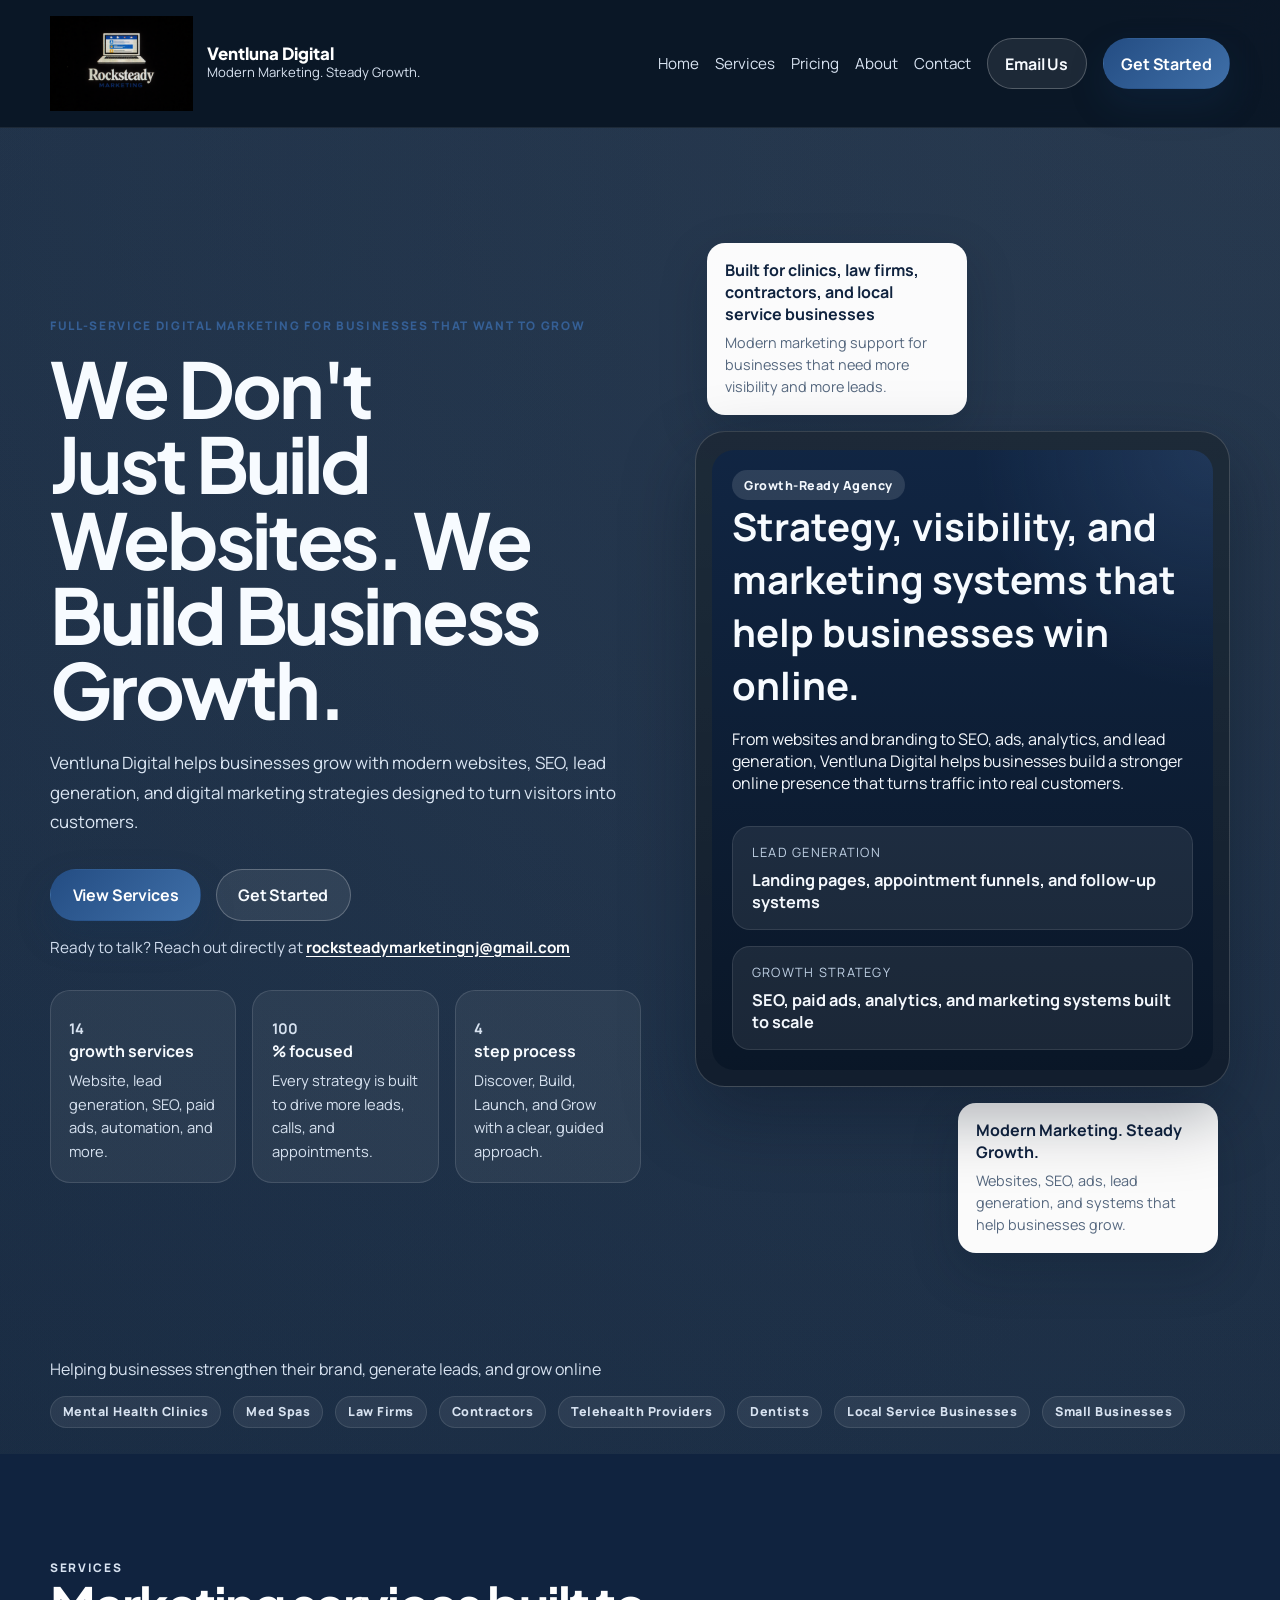
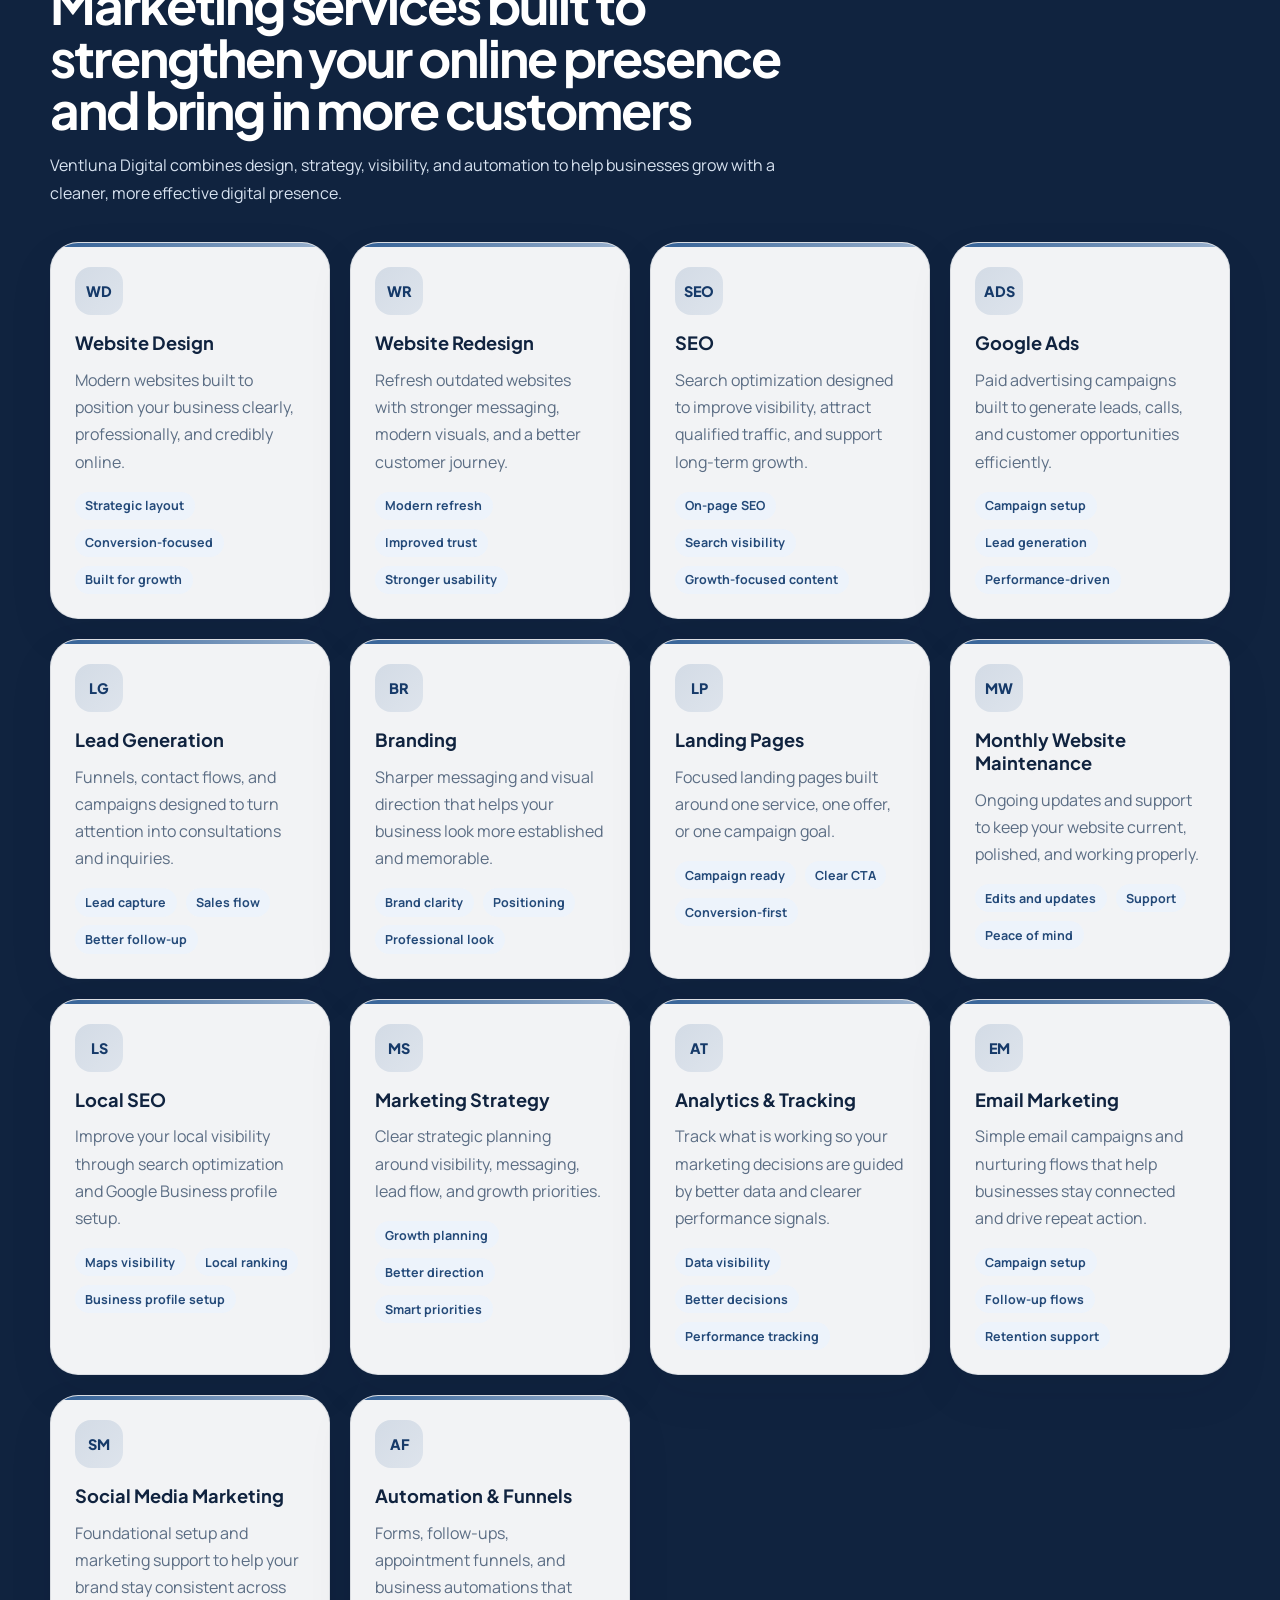
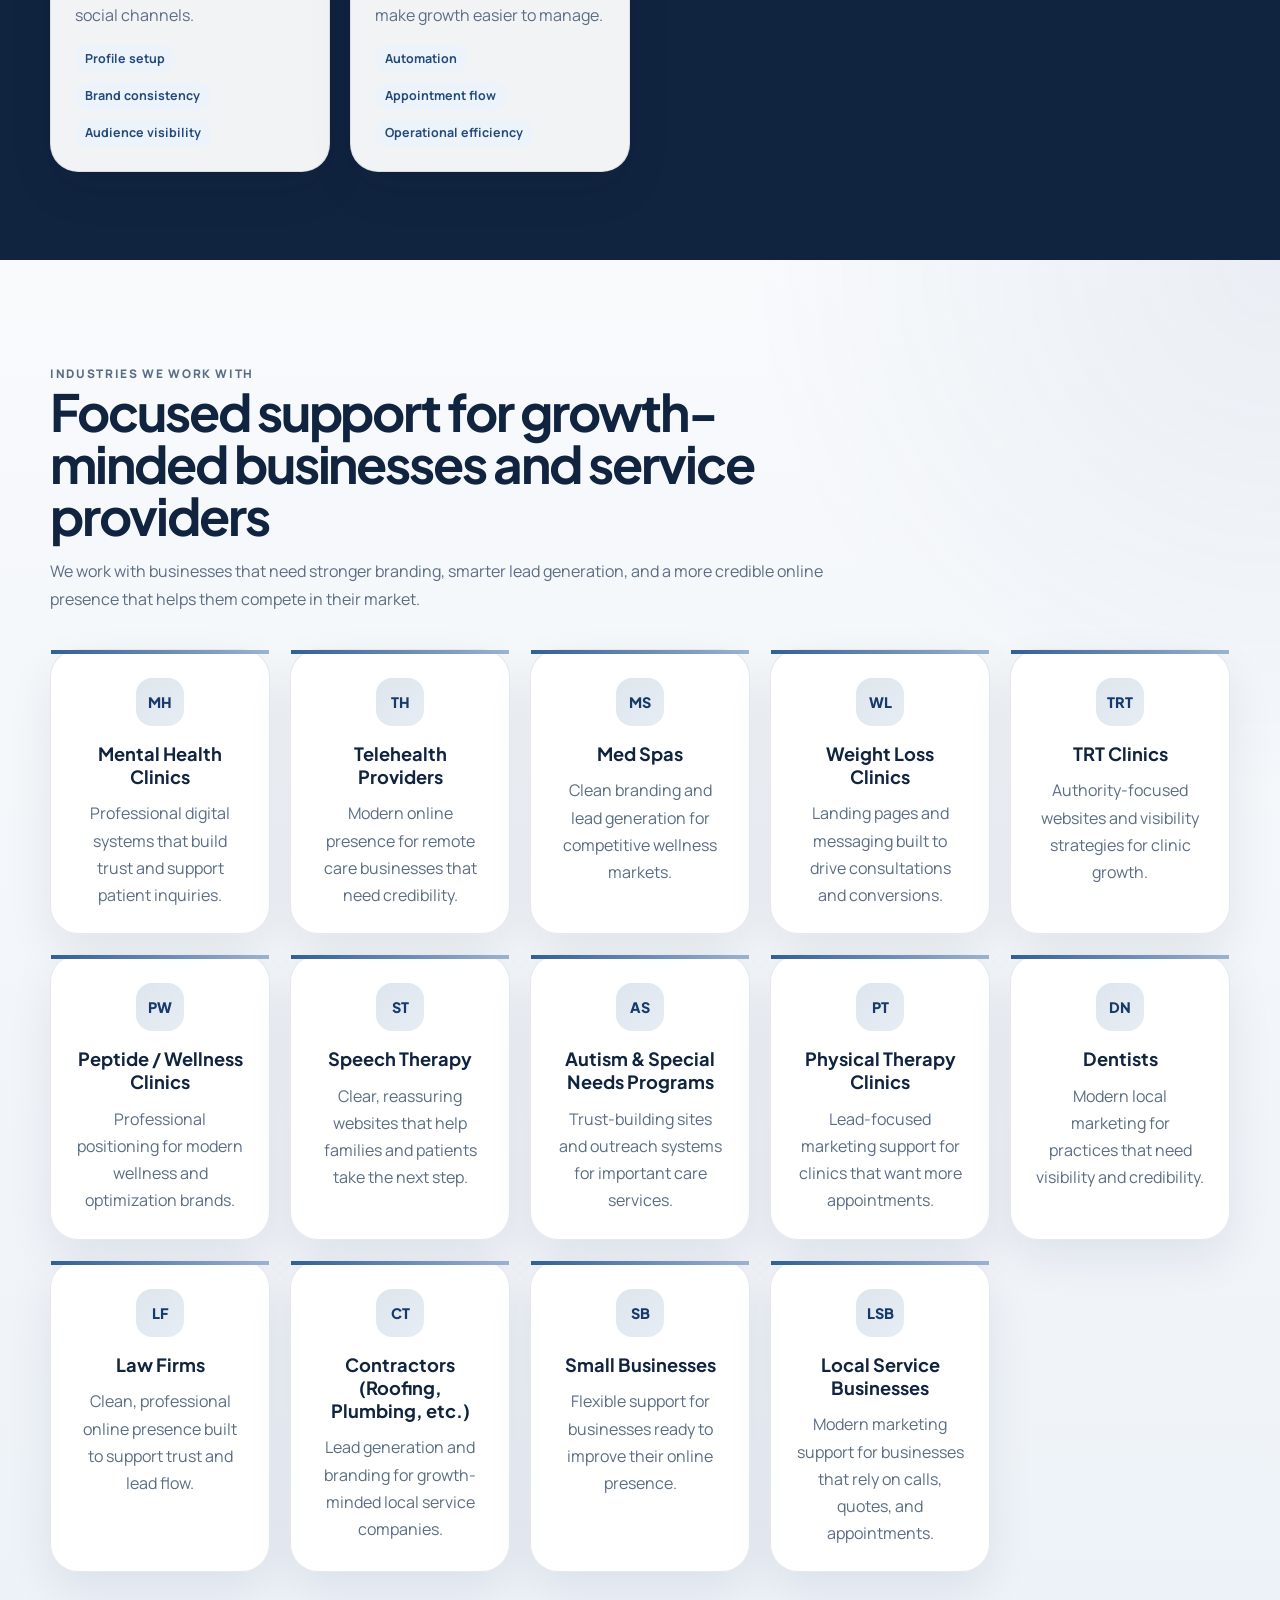
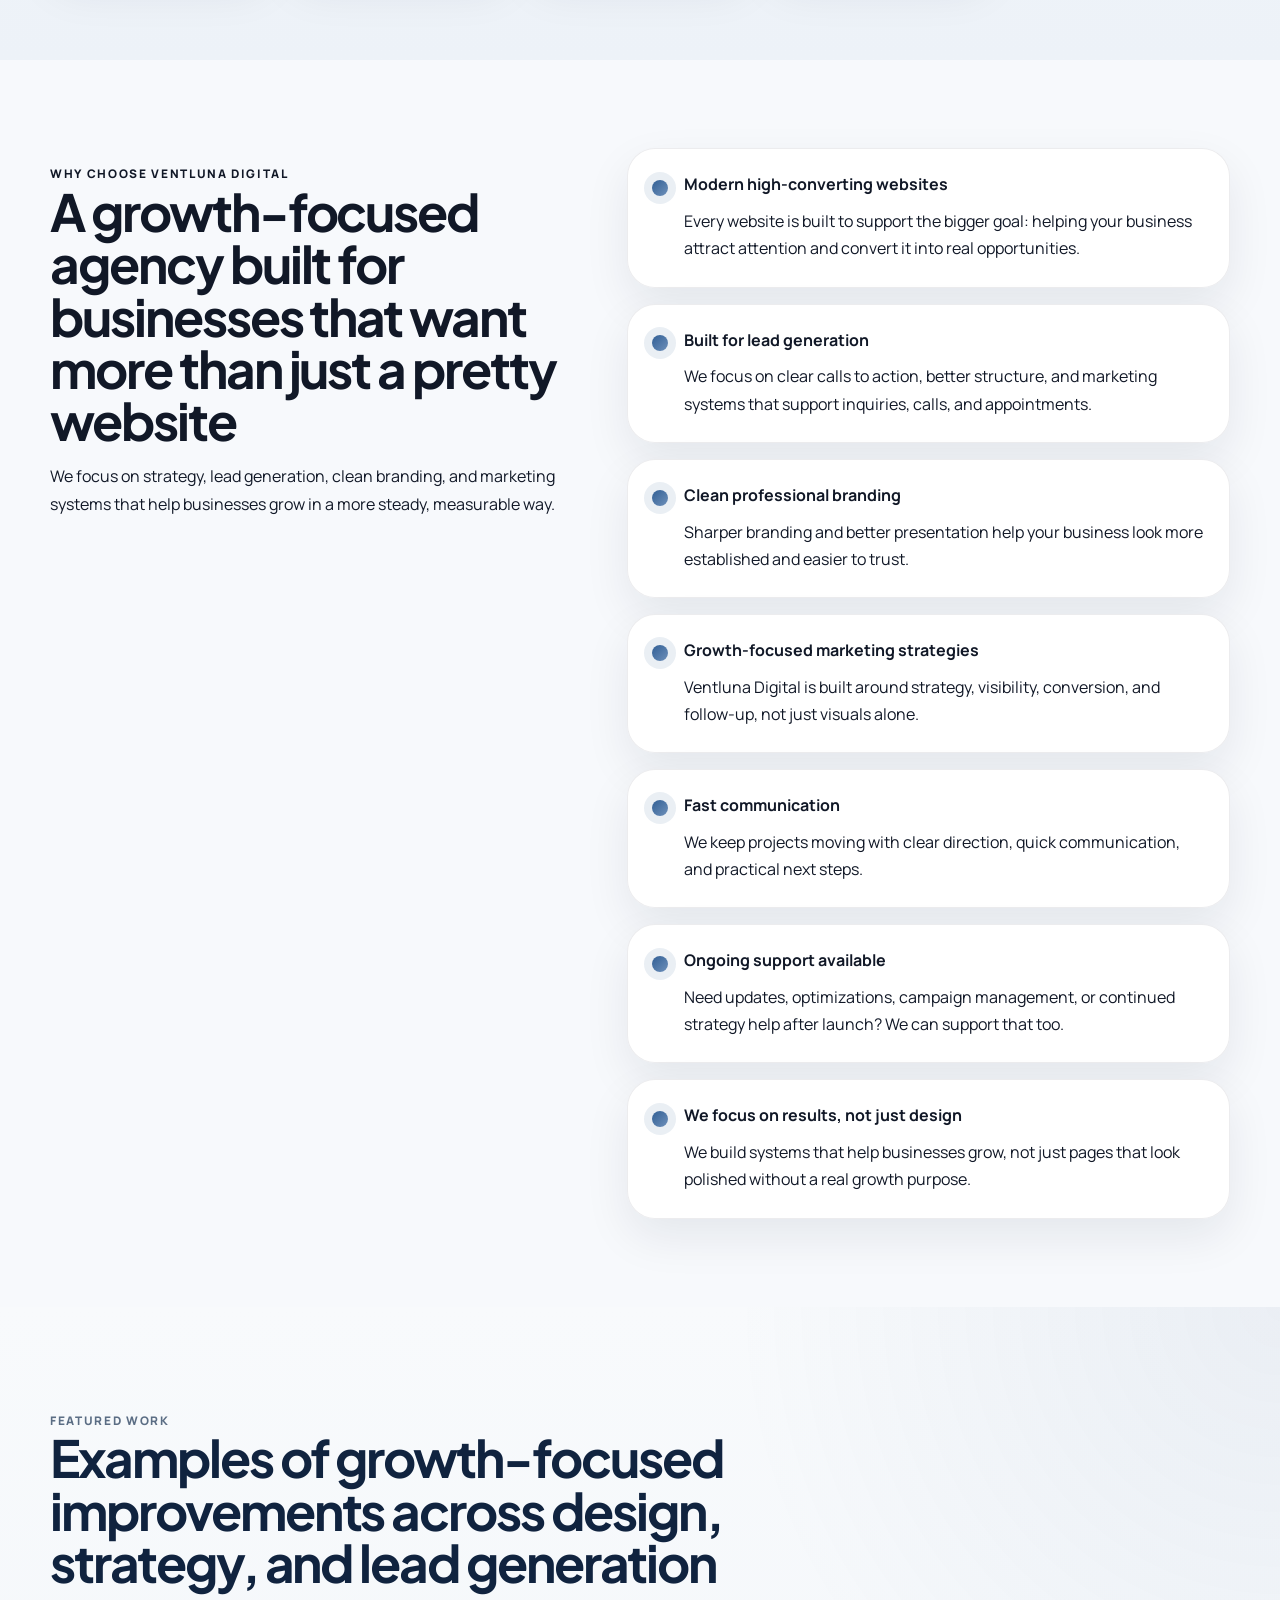
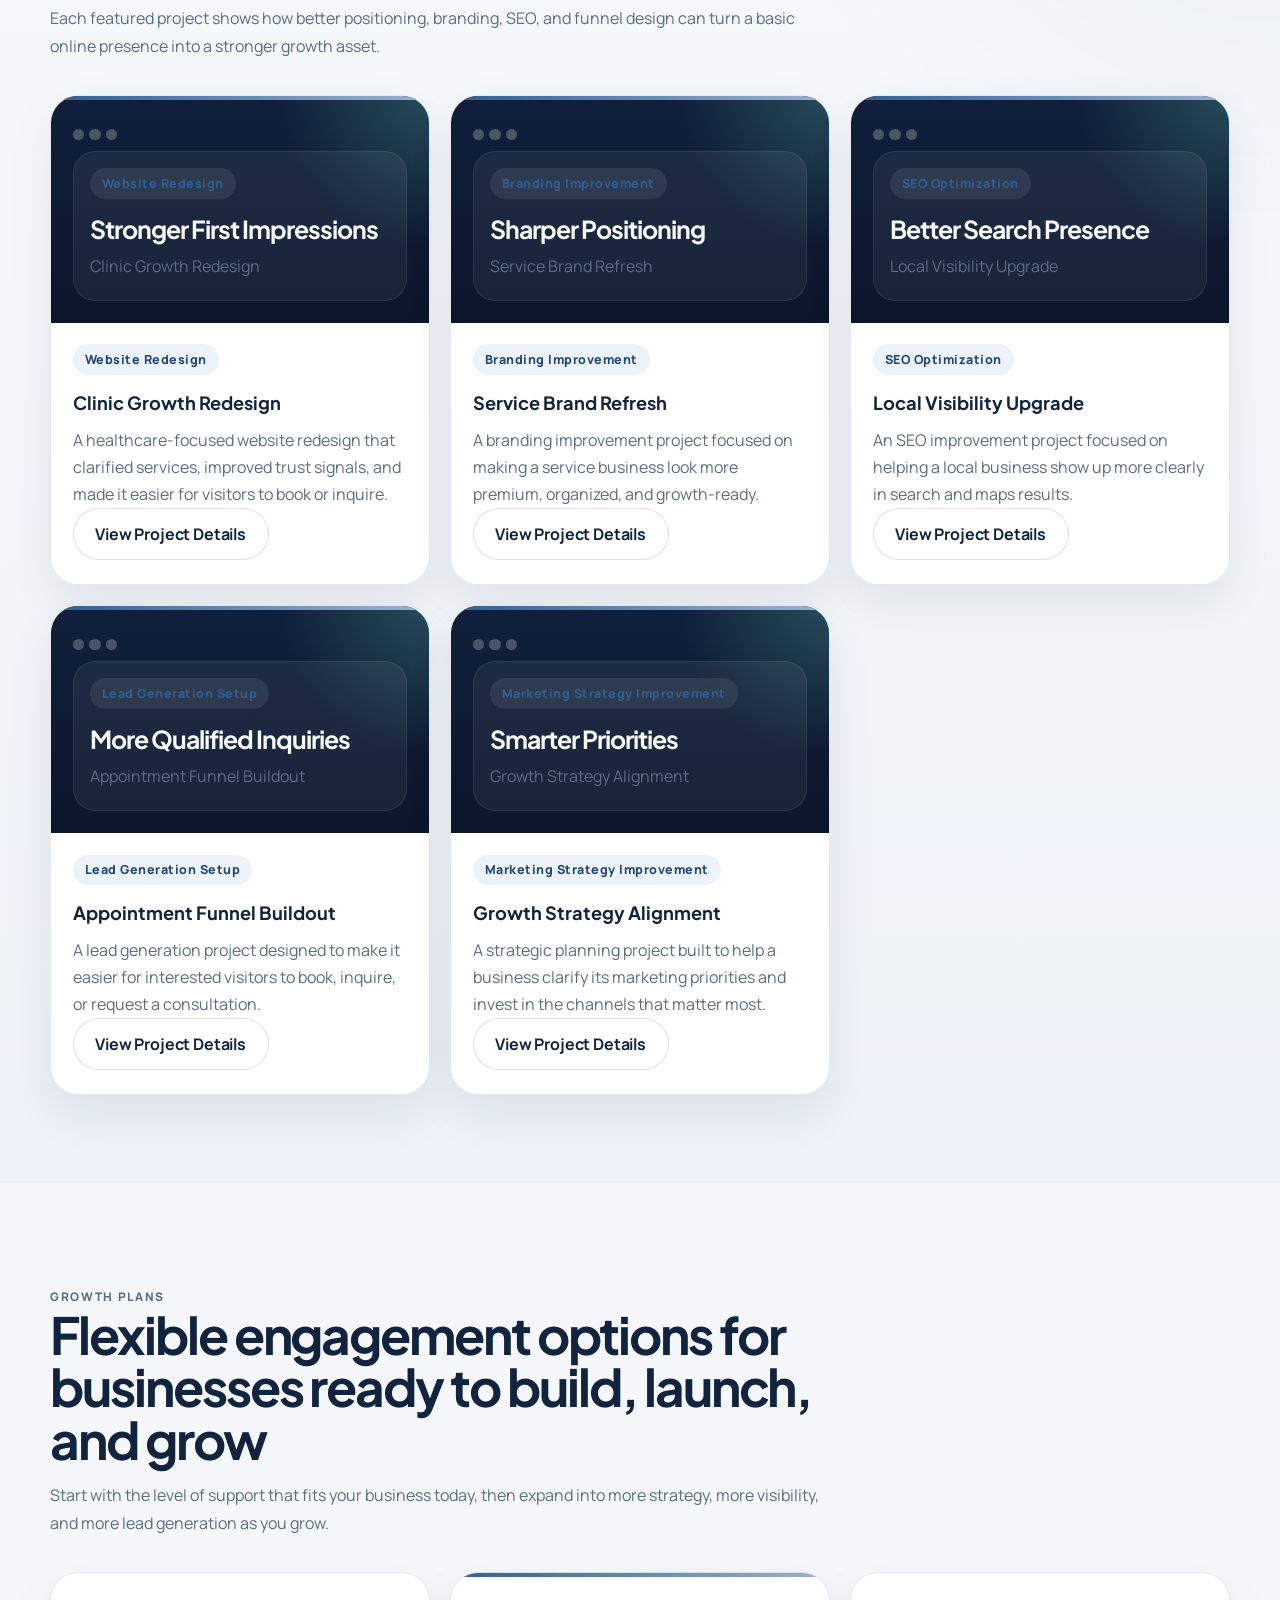
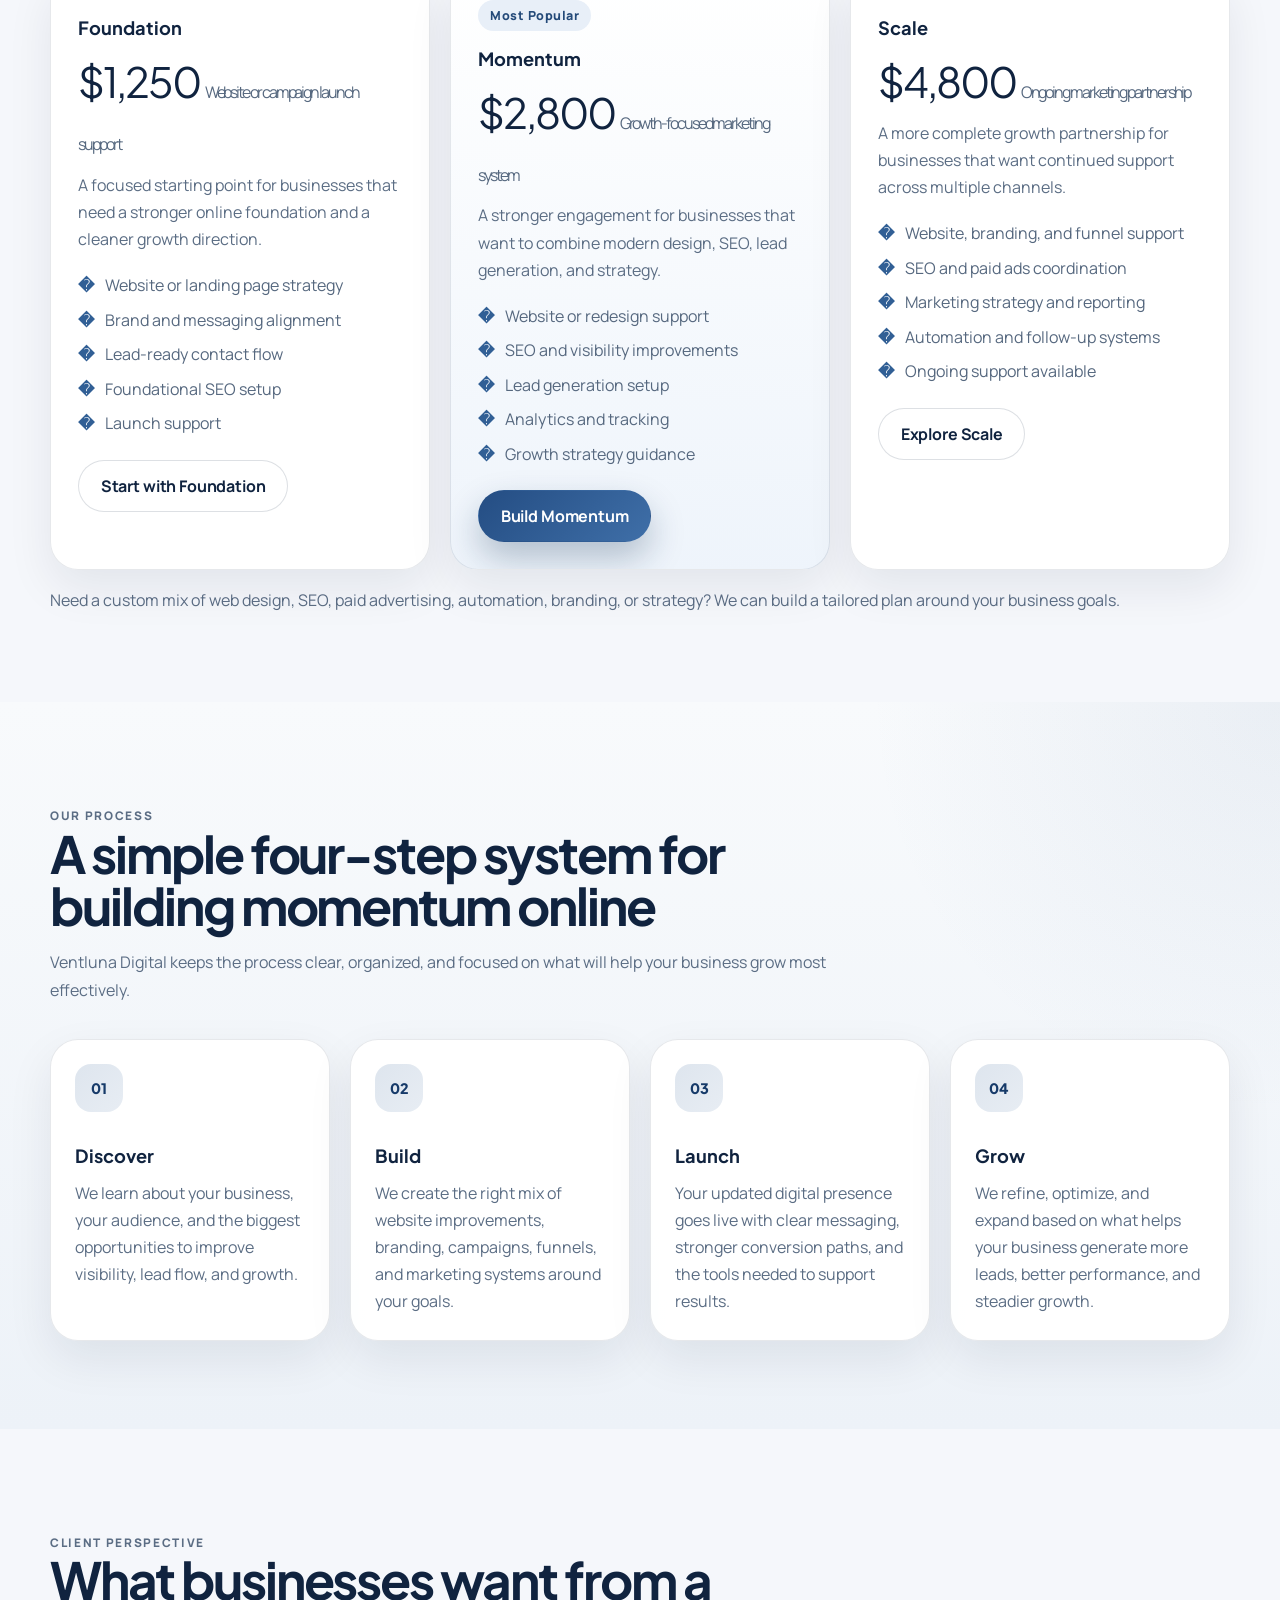
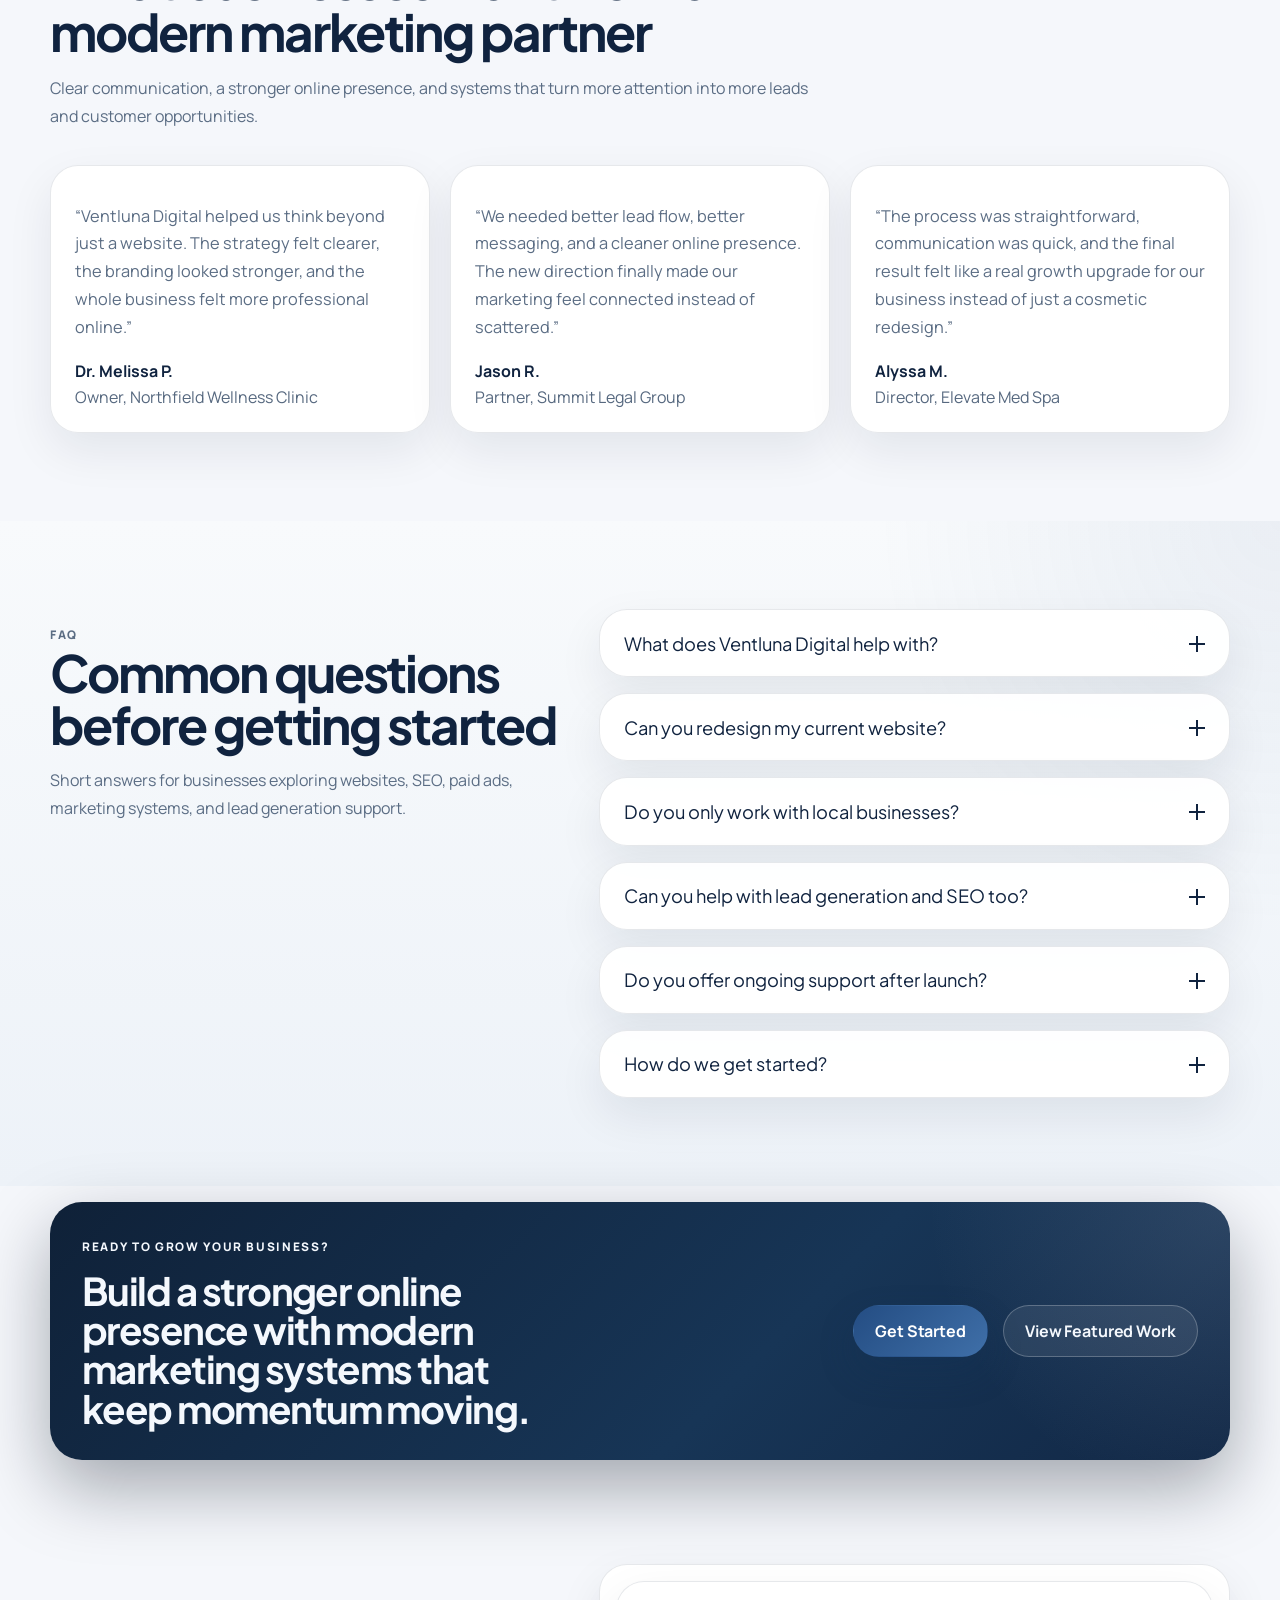
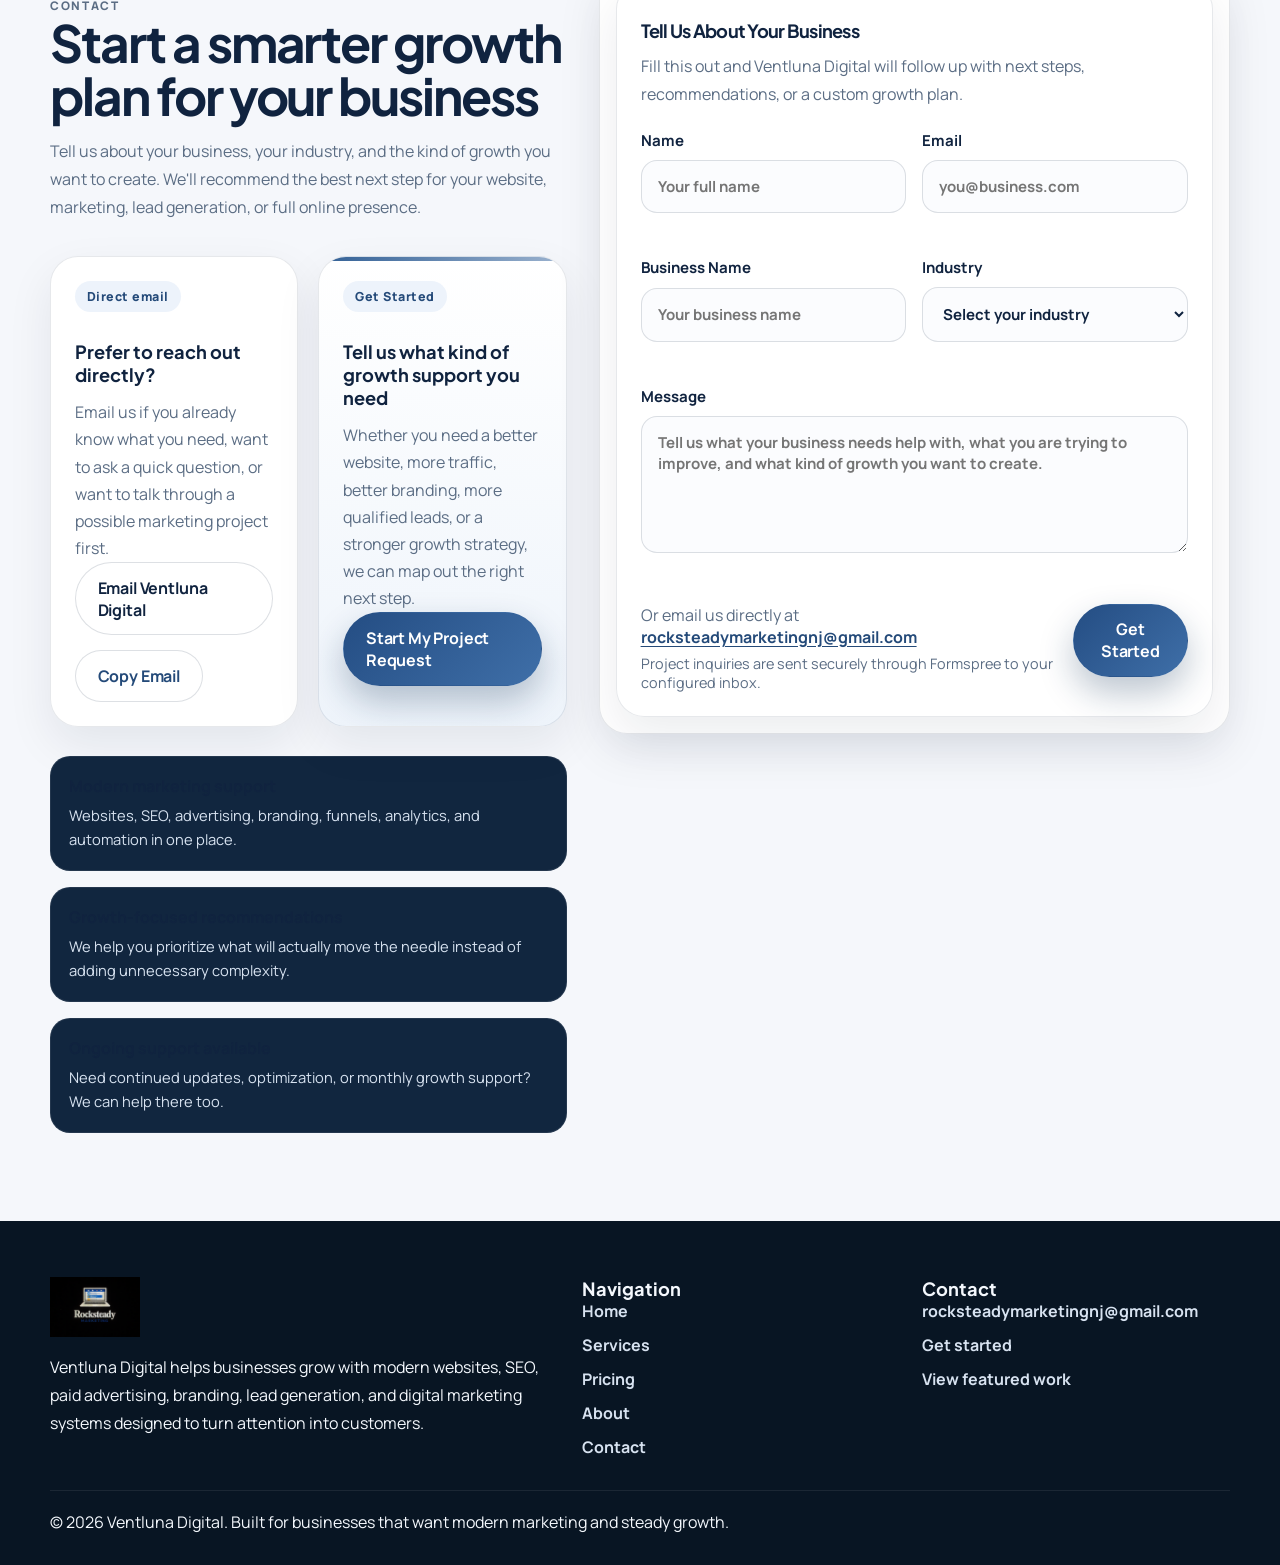
==== index.html @ 373adfb9 "Rebranded site to Ventluna Digital" ====
<!DOCTYPE html>
<html lang="en">
  <head>
    <meta charset="UTF-8" />
    <meta name="viewport" content="width=device-width, initial-scale=1.0" />
    <meta
      name="description"
      content="Ventluna Digital helps businesses grow with modern websites, SEO, lead generation, paid advertising, and digital marketing systems designed to turn visitors into customers."
    />
    <link rel="icon" href="/favicon.ico" />
    <link rel="icon" type="image/png" sizes="32x32" href="/favicon-32x32.png" />
    <link rel="icon" type="image/png" sizes="16x16" href="/favicon-16x16.png" />
    <link rel="apple-touch-icon" href="/apple-touch-icon.png" />
    <title>Ventluna Digital | Modern Marketing. Steady Growth.</title>
    <link rel="preconnect" href="https://fonts.googleapis.com" />
    <link rel="preconnect" href="https://fonts.gstatic.com" crossorigin />
    <link
      href="https://fonts.googleapis.com/css2?family=Manrope:wght@400;500;600;700;800&family=Plus+Jakarta+Sans:wght@500;600;700;800&display=swap"
      rel="stylesheet"
    />
    <link rel="stylesheet" href="styles.css" />
  </head>
  <body>
    <a class="skip-link" href="#main-content">Skip to content</a>

    <div class="site-shell">
      <header class="site-header" id="top">
        <nav class="navbar container" aria-label="Primary navigation">
          <a href="index.html" class="brand" aria-label="Ventluna Digital home">
            <img src="images/rocksteadylogo.png" alt="Ventluna Digital Logo" class="logo-img" />
            <span class="brand-copy">
              <strong>Ventluna Digital</strong>
              <span>Modern Marketing. Steady Growth.</span>
            </span>
          </a>

          <button
            class="menu-toggle"
            type="button"
            aria-expanded="false"
            aria-controls="site-menu"
            aria-label="Toggle navigation"
          >
            <span></span>
            <span></span>
          </button>

          <div class="nav-panel" id="site-menu">
            <div class="nav-links">
              <a href="#top" data-scroll data-nav-link>Home</a>
              <a href="#services" data-scroll data-nav-link>Services</a>
              <a href="#pricing" data-scroll data-nav-link>Pricing</a>
              <a href="about.html">About</a>
              <a href="#contact" data-scroll data-nav-link>Contact</a>
            </div>
            <div class="nav-actions">
              <a class="button button-secondary button-small" href="mailto:rocksteadymarketingnj@gmail.com">Email Us</a>
              <a class="button button-primary button-small" href="#contact" data-scroll>Get Started</a>
            </div>
          </div>
        </nav>
      </header>

      <main id="main-content">
        <section class="hero-section section-shell" aria-labelledby="hero-title">
          <div class="container hero-grid">
            <div class="hero-copy reveal">
              <p class="eyebrow">Full-service digital marketing for businesses that want to grow</p>
              <h1 id="hero-title">We Don&apos;t Just Build Websites. We Build Business Growth.</h1>
              <p class="hero-text">
                Ventluna Digital helps businesses grow with modern websites, SEO, lead generation,
                and digital marketing strategies designed to turn visitors into customers.
              </p>
              <div class="hero-actions">
                <a class="button button-primary" href="#services" data-scroll>View Services</a>
                <a class="button button-secondary" href="#contact" data-scroll>Get Started</a>
              </div>
              <p class="hero-email-line">
                Ready to talk? Reach out directly at
                <a href="mailto:rocksteadymarketingnj@gmail.com">rocksteadymarketingnj@gmail.com</a>
              </p>
              <div class="hero-metrics" aria-label="Key agency metrics">
                <article>
                  <strong><span data-count="14">0</span> growth services</strong>
                  <span>Website, lead generation, SEO, paid ads, automation, and more.</span>
                </article>
                <article>
                  <strong><span data-count="100">0</span>% focused</strong>
                  <span>Every strategy is built to drive more leads, calls, and appointments.</span>
                </article>
                <article>
                  <strong><span data-count="4">0</span> step process</strong>
                  <span>Discover, Build, Launch, and Grow with a clear, guided approach.</span>
                </article>
              </div>
            </div>

            <div class="hero-visual reveal reveal-delay" aria-hidden="true">
              <div class="hero-card hero-card-main">
                <div class="hero-card-content">
                  <div class="mockup-badge">Growth-Ready Agency</div>
                  <h2>Strategy, visibility, and marketing systems that help businesses win online.</h2>
                  <p>
                    From websites and branding to SEO, ads, analytics, and lead generation,
                    Ventluna Digital helps businesses build a stronger online presence that turns
                    traffic into real customers.
                  </p>
                  <div class="mockup-panels">
                    <div>
                      <span>Lead generation</span>
                      <strong>Landing pages, appointment funnels, and follow-up systems</strong>
                    </div>
                    <div>
                      <span>Growth strategy</span>
                      <strong>SEO, paid ads, analytics, and marketing systems built to scale</strong>
                    </div>
                  </div>
                </div>
              </div>

              <div class="floating-card floating-card-top">
                <strong>Built for clinics, law firms, contractors, and local service businesses</strong>
                <span>Modern marketing support for businesses that need more visibility and more leads.</span>
              </div>
              <div class="floating-card floating-card-bottom">
                <strong>Modern Marketing. Steady Growth.</strong>
                <span>Websites, SEO, ads, lead generation, and systems that help businesses grow.</span>
              </div>
            </div>
          </div>
        </section>

        <section class="logo-strip section-shell" aria-label="Business types">
          <div class="container logo-strip-inner">
            <p>Helping businesses strengthen their brand, generate leads, and grow online</p>
            <div class="logo-strip-list" id="logo-strip-list"></div>
          </div>
        </section>

        <section class="section section-shell" id="services" data-section aria-labelledby="services-title">
          <div class="container">
            <div class="section-heading reveal">
              <p class="eyebrow">Services</p>
              <h2 id="services-title">Marketing services built to strengthen your online presence and bring in more customers</h2>
              <p>
                Ventluna Digital combines design, strategy, visibility, and automation to help
                businesses grow with a cleaner, more effective digital presence.
              </p>
            </div>
            <div class="card-grid service-grid" id="services-grid"></div>
          </div>
        </section>

        <section class="section section-shell section-alt" id="industries" data-section aria-labelledby="industries-title">
          <div class="container">
            <div class="section-heading reveal">
              <p class="eyebrow">Industries We Work With</p>
              <h2 id="industries-title">Focused support for growth-minded businesses and service providers</h2>
              <p>
                We work with businesses that need stronger branding, smarter lead generation, and a
                more credible online presence that helps them compete in their market.
              </p>
            </div>
            <div class="industry-grid" id="industries-grid"></div>
          </div>
        </section>

        <section class="section section-shell" id="why-us" data-section aria-labelledby="why-us-title">
          <div class="container why-us-layout">
            <div class="section-heading reveal">
              <p class="eyebrow">Why Choose Ventluna Digital</p>
              <h2 id="why-us-title">A growth-focused agency built for businesses that want more than just a pretty website</h2>
              <p>
                We focus on strategy, lead generation, clean branding, and marketing systems that help
                businesses grow in a more steady, measurable way.
              </p>
            </div>
            <div class="benefit-list" id="benefits-grid"></div>
          </div>
        </section>

        <section class="section section-shell section-alt" id="portfolio" data-section aria-labelledby="portfolio-title">
          <div class="container">
            <div class="section-heading reveal">
              <p class="eyebrow">Featured Work</p>
              <h2 id="portfolio-title">Examples of growth-focused improvements across design, strategy, and lead generation</h2>
              <p>
                Each featured project shows how better positioning, branding, SEO, and funnel design can
                turn a basic online presence into a stronger growth asset.
              </p>
            </div>
            <div class="portfolio-grid" id="portfolio-grid"></div>
          </div>
        </section>

        <section class="section section-shell" id="pricing" data-section aria-labelledby="pricing-title">
          <div class="container">
            <div class="section-heading reveal">
              <p class="eyebrow">Growth Plans</p>
              <h2 id="pricing-title">Flexible engagement options for businesses ready to build, launch, and grow</h2>
              <p>
                Start with the level of support that fits your business today, then expand into more
                strategy, more visibility, and more lead generation as you grow.
              </p>
            </div>
            <div class="pricing-grid" id="pricing-grid"></div>
            <p class="pricing-note">
              Need a custom mix of web design, SEO, paid advertising, automation, branding, or strategy?
              We can build a tailored plan around your business goals.
            </p>
          </div>
        </section>

        <section class="section section-shell section-alt" id="process" data-section aria-labelledby="process-title">
          <div class="container">
            <div class="section-heading reveal">
              <p class="eyebrow">Our Process</p>
              <h2 id="process-title">A simple four-step system for building momentum online</h2>
              <p>
                Ventluna Digital keeps the process clear, organized, and focused on what will help
                your business grow most effectively.
              </p>
            </div>
            <div class="process-grid" id="process-grid"></div>
          </div>
        </section>

        <section class="section section-shell" id="testimonials" data-section aria-labelledby="testimonials-title">
          <div class="container">
            <div class="section-heading reveal">
              <p class="eyebrow">Client Perspective</p>
              <h2 id="testimonials-title">What businesses want from a modern marketing partner</h2>
              <p>
                Clear communication, a stronger online presence, and systems that turn more attention
                into more leads and customer opportunities.
              </p>
            </div>
            <div class="testimonial-grid" id="testimonials-grid"></div>
          </div>
        </section>

        <section class="section section-shell section-alt" id="faq" data-section aria-labelledby="faq-title">
          <div class="container faq-layout">
            <div class="section-heading reveal">
              <p class="eyebrow">FAQ</p>
              <h2 id="faq-title">Common questions before getting started</h2>
              <p>
                Short answers for businesses exploring websites, SEO, paid ads, marketing systems, and
                lead generation support.
              </p>
            </div>
            <div class="faq-list" id="faq-list"></div>
          </div>
        </section>

        <section class="cta-banner-section section-shell" aria-labelledby="cta-banner-title">
          <div class="container">
            <div class="cta-banner reveal">
              <div>
                <p class="eyebrow">Ready to Grow Your Business?</p>
                <h2 id="cta-banner-title">Build a stronger online presence with modern marketing systems that keep momentum moving.</h2>
              </div>
              <div class="cta-banner-actions">
                <a class="button button-primary" href="#contact" data-scroll>Get Started</a>
                <button class="button button-secondary light" type="button" data-open-portfolio="0">
                  View Featured Work
                </button>
              </div>
            </div>
          </div>
        </section>

        <section class="section section-shell contact-section" id="contact" data-section aria-labelledby="contact-title">
          <div class="container contact-layout">
            <div class="contact-copy reveal">
              <p class="eyebrow">Contact</p>
              <h2 id="contact-title">Start a smarter growth plan for your business</h2>
              <p>
                Tell us about your business, your industry, and the kind of growth you want to create.
                We&apos;ll recommend the best next step for your website, marketing, lead generation, or
                full online presence.
              </p>

              <div class="contact-options">
                <article class="contact-card">
                  <span class="contact-card-label">Direct email</span>
                  <h3>Prefer to reach out directly?</h3>
                  <p>
                    Email us if you already know what you need, want to ask a quick question, or want to
                    talk through a possible marketing project first.
                  </p>
                  <div class="contact-card-actions">
                    <a class="button button-secondary contact-button" href="mailto:rocksteadymarketingnj@gmail.com">Email Ventluna Digital</a>
                    <button class="button button-ghost copy-email-button" type="button" data-copy-email="rocksteadymarketingnj@gmail.com">
                      Copy Email
                    </button>
                  </div>
                </article>

                <article class="contact-card contact-card-highlight">
                  <span class="contact-card-label">Get Started</span>
                  <h3>Tell us what kind of growth support you need</h3>
                  <p>
                    Whether you need a better website, more traffic, better branding, more qualified leads,
                    or a stronger growth strategy, we can map out the right next step.
                  </p>
                  <a class="button button-primary" href="#quote-form" data-scroll>Start My Project Request</a>
                </article>
              </div>

              <div class="contact-points">
                <article>
                  <strong>Modern marketing support</strong>
                  <span>Websites, SEO, advertising, branding, funnels, analytics, and automation in one place.</span>
                </article>
                <article>
                  <strong>Growth-focused recommendations</strong>
                  <span>We help you prioritize what will actually move the needle instead of adding unnecessary complexity.</span>
                </article>
                <article>
                  <strong>Ongoing support available</strong>
                  <span>Need continued updates, optimization, or monthly growth support? We can help there too.</span>
                </article>
              </div>
            </div>

            <div class="quote-form-wrap reveal reveal-delay">
              <form
                class="quote-form"
                id="quote-form"
                data-formspree-form
                action="https://formspree.io/f/mqegzbrb"
                method="POST"
                novalidate
                aria-describedby="form-status form-help"
              >
                <input type="hidden" name="_subject" value="New Ventluna Digital project inquiry" />
                <div class="form-heading">
                  <h3>Tell Us About Your Business</h3>
                  <p id="form-help">
                    Fill this out and Ventluna Digital will follow up with next steps, recommendations,
                    or a custom growth plan.
                  </p>
                </div>

                <div class="form-grid">
                  <label>
                    Name
                    <input type="text" name="name" autocomplete="name" required placeholder="Your full name" />
                    <span class="field-error" data-error-for="name"></span>
                  </label>
                  <label>
                    Email
                    <input type="email" name="email" autocomplete="email" required placeholder="you@business.com" />
                    <span class="field-error" data-error-for="email"></span>
                  </label>
                  <label>
                    Business Name
                    <input type="text" name="business_name" autocomplete="organization" required placeholder="Your business name" />
                    <span class="field-error" data-error-for="business_name"></span>
                  </label>
                  <label>
                    Industry
                    <select name="industry" required>
                      <option value="">Select your industry</option>
                      <option>Mental Health Clinic</option>
                      <option>Telehealth Provider</option>
                      <option>Med Spa</option>
                      <option>Weight Loss Clinic</option>
                      <option>TRT Clinic</option>
                      <option>Wellness / Peptide Clinic</option>
                      <option>Speech Therapy</option>
                      <option>Autism / Special Needs Program</option>
                      <option>Physical Therapy Clinic</option>
                      <option>Dentist</option>
                      <option>Law Firm</option>
                      <option>Contractor</option>
                      <option>Small Business</option>
                      <option>Local Service Business</option>
                      <option>Other</option>
                    </select>
                    <span class="field-error" data-error-for="industry"></span>
                  </label>
                  <label class="full-width">
                    Message
                    <textarea
                      name="message"
                      rows="5"
                      required
                      placeholder="Tell us what your business needs help with, what you are trying to improve, and what kind of growth you want to create."
                    ></textarea>
                    <span class="field-error" data-error-for="message"></span>
                  </label>
                </div>

                <div class="form-footer">
                  <div>
                    <p class="form-contact-line">
                      Or email us directly at
                      <a href="mailto:rocksteadymarketingnj@gmail.com">rocksteadymarketingnj@gmail.com</a>
                    </p>
                    <p class="form-disclaimer">Project inquiries are sent securely through Formspree to your configured inbox.</p>
                  </div>
                  <button class="button button-primary submit-button" type="submit">
                    <span class="submit-label">Get Started</span>
                    <span class="submit-spinner" aria-hidden="true"></span>
                  </button>
                </div>

                <div class="form-status" id="form-status" aria-live="polite"></div>
              </form>
            </div>
          </div>
        </section>
      </main>

      <footer class="site-footer">
        <div class="container footer-grid">
          <div>
            <a href="index.html" class="footer-brand">
              <img src="images/rocksteadylogo.png" alt="Ventluna Digital Logo" class="footer-logo" />
            </a>
            <p class="footer-text">
              Ventluna Digital helps businesses grow with modern websites, SEO, paid advertising,
              branding, lead generation, and digital marketing systems designed to turn attention into customers.
            </p>
          </div>

          <div>
            <h3>Navigation</h3>
            <div class="footer-links">
              <a href="#top" data-scroll>Home</a>
              <a href="#services" data-scroll>Services</a>
              <a href="#pricing" data-scroll>Pricing</a>
              <a href="about.html">About</a>
              <a href="#contact" data-scroll>Contact</a>
            </div>
          </div>

          <div>
            <h3>Contact</h3>
            <div class="footer-links">
              <a href="mailto:rocksteadymarketingnj@gmail.com">rocksteadymarketingnj@gmail.com</a>
              <a href="#contact" data-scroll>Get started</a>
              <a href="#portfolio" data-scroll>View featured work</a>
            </div>
          </div>
        </div>
        <div class="container footer-bottom">
          <p>&copy; 2026 Ventluna Digital. Built for businesses that want modern marketing and steady growth.</p>
        </div>
      </footer>
    </div>

    <button class="back-to-top" type="button" aria-label="Back to top">Top</button>

    <div class="modal" id="portfolio-modal" aria-hidden="true" role="dialog" aria-modal="true" aria-labelledby="portfolio-modal-title">
      <div class="modal-backdrop" data-close-modal></div>
      <div class="modal-panel" role="document">
        <button class="modal-close" type="button" aria-label="Close project details" data-close-modal>
          <span></span>
          <span></span>
        </button>
        <div class="modal-content" id="portfolio-modal-content"></div>
      </div>
    </div>

    <div class="toast" id="toast" role="status" aria-live="polite" aria-atomic="true"></div>

    <script src="script.js"></script>
  </body>
</html>
---- styles.css ----
:root {
  --bg: #09111f;
  --bg-soft: #0f1b31;
  --surface: rgba(14, 25, 45, 0.82);
  --surface-strong: #132445;
  --surface-light: #f4f7fb;
  --card-light: rgba(255, 255, 255, 0.08);
  --text: #eef4ff;
  --text-soft: #a9b7d0;
  --text-dark: #102039;
  --text-muted: #60708c;
  --line: rgba(255, 255, 255, 0.12);
  --line-dark: rgba(16, 32, 57, 0.12);
  --accent: #76e4c3;
  --accent-strong: #37cba1;
  --accent-warm: #ffd16c;
  --success: #117153;
  --danger: #b93847;
  --shadow: 0 24px 70px rgba(3, 9, 21, 0.28);
  --shadow-soft: 0 18px 50px rgba(18, 33, 58, 0.08);
  --radius-lg: 28px;
  --radius-md: 20px;
  --radius-sm: 14px;
  --container: 1180px;
  --transition: 220ms ease;
  --header-height: 88px;
}

* {
  box-sizing: border-box;
}

html {
  scroll-behavior: smooth;
}

body {
  margin: 0;
  font-family: "Manrope", sans-serif;
  background:
    radial-gradient(circle at top left, rgba(118, 228, 195, 0.18), transparent 30%),
    radial-gradient(circle at top right, rgba(255, 209, 108, 0.16), transparent 28%),
    linear-gradient(180deg, #0a1221 0%, #0d1830 36%, #eff4fb 36%, #eff4fb 100%);
  color: var(--text);
  overflow-x: hidden;
}

a {
  color: inherit;
  text-decoration: none;
}

button,
input,
select,
textarea {
  font: inherit;
}

img {
  display: block;
  max-width: 100%;
}

button {
  cursor: pointer;
}

:focus-visible {
  outline: 3px solid rgba(118, 228, 195, 0.7);
  outline-offset: 3px;
}

.skip-link {
  position: absolute;
  left: 1rem;
  top: -3rem;
  z-index: 100;
  padding: 0.8rem 1rem;
  border-radius: 999px;
  background: #ffffff;
  color: var(--text-dark);
  transition: top var(--transition);
}

.skip-link:focus {
  top: 1rem;
}

.container {
  width: min(var(--container), calc(100% - 2rem));
  margin: 0 auto;
}

.section-shell {
  scroll-margin-top: calc(var(--header-height) + 20px);
}

.site-header {
  position: sticky;
  top: 0;
  z-index: 30;
  padding: 1rem 0;
  backdrop-filter: blur(18px);
  background: rgba(9, 17, 31, 0.72);
  border-bottom: 1px solid rgba(255, 255, 255, 0.06);
}

.navbar {
  position: relative;
  display: flex;
  align-items: center;
  justify-content: space-between;
  gap: 1.5rem;
}

.brand {
  display: inline-flex;
  align-items: center;
  gap: 0.9rem;
}

.brand-mark {
  display: grid;
  place-items: center;
  width: 3rem;
  height: 3rem;
  border-radius: 16px;
  background: linear-gradient(135deg, var(--accent), #97f0d7);
  color: #082033;
  font-family: "Plus Jakarta Sans", sans-serif;
  font-weight: 800;
  letter-spacing: 0.04em;
  box-shadow: 0 16px 35px rgba(55, 203, 161, 0.28);
}

.brand-copy {
  display: grid;
  gap: 0.12rem;
}

.brand-copy strong {
  font-family: "Plus Jakarta Sans", sans-serif;
  font-size: 0.98rem;
}

.brand-copy span {
  font-size: 0.82rem;
  color: var(--text-soft);
}

.nav-panel,
.nav-links,
.nav-actions {
  display: flex;
  align-items: center;
  gap: 1rem;
}

.nav-links a {
  position: relative;
  color: var(--text-soft);
  font-size: 0.95rem;
  transition: color var(--transition);
}

.nav-links a::after {
  content: "";
  position: absolute;
  left: 0;
  bottom: -0.55rem;
  width: 100%;
  height: 2px;
  background: linear-gradient(90deg, var(--accent), var(--accent-warm));
  transform: scaleX(0);
  transform-origin: left;
  transition: transform var(--transition);
}

.nav-links a:hover,
.nav-links a.is-active {
  color: var(--text);
}

.nav-links a:hover::after,
.nav-links a.is-active::after {
  transform: scaleX(1);
}

.menu-toggle {
  display: none;
  width: 3rem;
  height: 3rem;
  border: 1px solid var(--line);
  border-radius: 14px;
  background: rgba(255, 255, 255, 0.04);
  padding: 0;
}

.menu-toggle span {
  display: block;
  width: 1.2rem;
  height: 2px;
  margin: 0.32rem auto;
  background: var(--text);
  transition: transform var(--transition), opacity var(--transition);
}

.menu-toggle.is-open span:first-child {
  transform: translateY(6px) rotate(45deg);
}

.menu-toggle.is-open span:last-child {
  transform: translateY(-6px) rotate(-45deg);
}

.button {
  display: inline-flex;
  align-items: center;
  justify-content: center;
  min-height: 3.25rem;
  padding: 0.85rem 1.35rem;
  border-radius: 999px;
  border: 1px solid transparent;
  font-weight: 700;
  letter-spacing: -0.01em;
  transition:
    transform var(--transition),
    box-shadow var(--transition),
    background var(--transition),
    border-color var(--transition),
    color var(--transition);
}

.button:hover {
  transform: translateY(-2px);
}

.button:active {
  transform: translateY(0);
}

.button-primary {
  background: linear-gradient(135deg, var(--accent), #9af1d9);
  color: #082033;
  box-shadow: 0 16px 36px rgba(55, 203, 161, 0.24);
}

.button-primary:hover {
  box-shadow: 0 22px 46px rgba(55, 203, 161, 0.32);
}

.button-secondary,
.button-ghost {
  border-color: rgba(255, 255, 255, 0.16);
  background: rgba(255, 255, 255, 0.05);
  color: var(--text);
}

.button-ghost {
  color: var(--text-dark);
  border-color: var(--line-dark);
  background: rgba(255, 255, 255, 0.88);
}

.button-small {
  min-height: 2.9rem;
  padding-inline: 1.1rem;
}

.hero-section {
  position: relative;
  overflow: hidden;
  padding: 5.4rem 0 4rem;
}

.hero-grid {
  display: grid;
  grid-template-columns: 1.05fr 0.95fr;
  gap: 3rem;
  align-items: center;
}

.eyebrow {
  display: inline-flex;
  align-items: center;
  gap: 0.45rem;
  margin: 0 0 1rem;
  color: var(--accent);
  text-transform: uppercase;
  letter-spacing: 0.14em;
  font-size: 0.74rem;
  font-weight: 800;
}

.hero-copy h1,
.section-heading h2,
.cta-banner h2,
.contact-copy h2,
.form-heading h3,
.modal-content h3 {
  margin: 0;
  font-family: "Plus Jakarta Sans", sans-serif;
  letter-spacing: -0.04em;
  line-height: 1.02;
}

.hero-copy h1 {
  font-size: clamp(2.8rem, 6vw, 5.2rem);
  max-width: 11ch;
}

.hero-text,
.section-heading p,
.contact-copy p,
.footer-text,
.pricing-note,
.form-heading p,
.contact-card p,
.modal-copy p {
  line-height: 1.75;
}

.hero-text {
  max-width: 62ch;
  margin: 1.35rem 0 0;
  color: var(--text-soft);
  font-size: 1.06rem;
}

.hero-actions,
.cta-banner-actions,
.contact-card-actions {
  display: flex;
  flex-wrap: wrap;
  gap: 0.9rem;
}

.hero-actions {
  margin-top: 2rem;
}

.hero-metrics {
  display: grid;
  grid-template-columns: repeat(3, minmax(0, 1fr));
  gap: 1rem;
  margin-top: 2rem;
}

.hero-metrics article,
.contact-points article,
.contact-card,
.portfolio-detail-stat {
  padding: 1.15rem;
  border: 1px solid var(--line);
  border-radius: var(--radius-md);
  background: rgba(255, 255, 255, 0.04);
}

.hero-metrics strong,
.contact-points strong {
  display: block;
  font-size: 1rem;
}

.hero-metrics span,
.contact-points span {
  display: block;
  margin-top: 0.45rem;
  color: var(--text-soft);
  font-size: 0.92rem;
  line-height: 1.6;
}

.hero-visual {
  position: relative;
  min-height: 580px;
}

.hero-card {
  border: 1px solid rgba(255, 255, 255, 0.12);
  border-radius: 30px;
  background:
    linear-gradient(180deg, rgba(255, 255, 255, 0.08), rgba(255, 255, 255, 0.03)),
    rgba(10, 18, 33, 0.86);
  box-shadow: var(--shadow);
}

.hero-card-main {
  position: relative;
  padding: 1rem;
  max-width: 540px;
  margin-left: auto;
}

.browser-bar {
  display: flex;
  gap: 0.4rem;
  padding: 0.2rem 0 0.9rem;
}

.browser-bar span,
.portfolio-browser span {
  width: 0.7rem;
  height: 0.7rem;
  border-radius: 999px;
  background: rgba(255, 255, 255, 0.24);
}

.hero-card-content {
  padding: 1.25rem;
  border-radius: 22px;
  background:
    radial-gradient(circle at top right, rgba(118, 228, 195, 0.15), transparent 30%),
    linear-gradient(180deg, rgba(14, 25, 45, 0.9), rgba(9, 17, 31, 0.95));
  min-height: 420px;
}

.mockup-badge,
.pricing-badge,
.contact-card-label,
.portfolio-meta,
.portfolio-preview span,
.logo-pill,
.modal-tag {
  display: inline-flex;
  align-items: center;
  justify-content: center;
  padding: 0.42rem 0.75rem;
  border-radius: 999px;
  font-size: 0.78rem;
  font-weight: 800;
  letter-spacing: 0.04em;
}

.mockup-badge {
  background: rgba(255, 255, 255, 0.08);
  color: var(--accent);
}

.hero-card-content h2 {
  margin: 1rem 0 0;
  font-size: clamp(1.9rem, 3vw, 2.8rem);
}

.hero-card-content p,
.mockup-panels p {
  margin: 1rem 0 0;
  color: var(--text-soft);
}

.mockup-panels {
  display: grid;
  gap: 1rem;
  margin-top: 2rem;
}

.mockup-panels div {
  padding: 1rem 1.15rem;
  border-radius: 18px;
  background: rgba(255, 255, 255, 0.05);
  border: 1px solid rgba(255, 255, 255, 0.08);
}

.mockup-panels span {
  display: block;
  color: var(--accent-warm);
  font-size: 0.8rem;
  text-transform: uppercase;
  letter-spacing: 0.1em;
}

.mockup-panels strong {
  display: block;
  margin-top: 0.5rem;
  font-size: 1.02rem;
}

.floating-card {
  position: absolute;
  display: grid;
  gap: 0.4rem;
  max-width: 255px;
  padding: 1rem 1.1rem;
  border-radius: 18px;
  background: rgba(255, 255, 255, 0.92);
  color: var(--text-dark);
  box-shadow: 0 18px 50px rgba(6, 18, 36, 0.2);
}

.floating-card span {
  color: var(--text-muted);
  line-height: 1.55;
  font-size: 0.9rem;
}

.floating-card strong {
  font-size: 1rem;
}

.floating-card-top {
  top: 1.5rem;
  left: 0;
}

.floating-card-bottom {
  right: 0.5rem;
  bottom: 1.4rem;
}

.logo-strip {
  padding: 0.75rem 0 1.6rem;
}

.logo-strip-inner {
  display: flex;
  flex-wrap: wrap;
  align-items: center;
  justify-content: space-between;
  gap: 1rem 2rem;
}

.logo-strip-inner p {
  margin: 0;
  color: var(--text-soft);
}

.logo-strip-list {
  display: flex;
  flex-wrap: wrap;
  gap: 0.75rem;
}

.logo-pill {
  background: rgba(255, 255, 255, 0.05);
  border: 1px solid rgba(255, 255, 255, 0.08);
  color: var(--text-soft);
}

.section,
.cta-banner-section {
  color: var(--text-dark);
  padding: 5.5rem 0;
}

.section-alt {
  background:
    radial-gradient(circle at top right, rgba(118, 228, 195, 0.12), transparent 28%),
    linear-gradient(180deg, #f7faff 0%, #edf3fb 100%);
}

.section-heading {
  max-width: 780px;
}

.section-heading h2,
.contact-copy h2,
.cta-banner h2 {
  color: var(--text-dark);
  font-size: clamp(2.2rem, 4vw, 3.4rem);
}

.section-heading p,
.contact-copy p,
.pricing-note,
.footer-text,
.form-heading p,
.contact-card p {
  margin: 1rem 0 0;
  color: var(--text-muted);
}

.card-grid,
.industry-grid,
.portfolio-grid,
.pricing-grid,
.process-grid,
.testimonial-grid,
.contact-options {
  display: grid;
  gap: 1.25rem;
  margin-top: 2.2rem;
}

.service-grid {
  grid-template-columns: repeat(4, minmax(0, 1fr));
}

.service-card,
.industry-card,
.benefit-item,
.portfolio-card,
.pricing-card,
.process-card,
.testimonial-card,
.quote-form,
.faq-item,
.contact-card,
.quote-form-wrap {
  border: 1px solid var(--line-dark);
  border-radius: var(--radius-lg);
  background: rgba(255, 255, 255, 0.84);
  box-shadow: var(--shadow-soft);
}

.service-card,
.industry-card,
.benefit-item,
.process-card,
.testimonial-card,
.faq-item,
.contact-card {
  padding: 1.5rem;
}

.service-card,
.industry-card,
.benefit-item,
.portfolio-card,
.pricing-card,
.process-card,
.testimonial-card,
.faq-item,
.contact-card,
.back-to-top {
  transition: transform var(--transition), box-shadow var(--transition), opacity var(--transition);
}

.service-card:hover,
.industry-card:hover,
.benefit-item:hover,
.portfolio-card:hover,
.pricing-card:hover,
.process-card:hover,
.testimonial-card:hover,
.contact-card:hover {
  transform: translateY(-4px);
  box-shadow: 0 24px 55px rgba(18, 33, 58, 0.14);
}

.service-card::before,
.industry-card::before,
.portfolio-card::before,
.pricing-card.featured::before,
.contact-card-highlight::before {
  content: "";
  position: absolute;
  inset: 0 auto auto 0;
  width: 100%;
  height: 4px;
  background: linear-gradient(90deg, var(--accent), var(--accent-warm));
}

.service-card,
.portfolio-card,
.pricing-card,
.contact-card-highlight {
  position: relative;
  overflow: hidden;
}

.card-icon,
.industry-icon,
.process-step {
  display: inline-flex;
  align-items: center;
  justify-content: center;
  min-width: 3rem;
  width: 3rem;
  height: 3rem;
  border-radius: 16px;
  background: linear-gradient(135deg, rgba(118, 228, 195, 0.22), rgba(255, 209, 108, 0.26));
  color: var(--text-dark);
  font-family: "Plus Jakarta Sans", sans-serif;
  font-size: 0.9rem;
  font-weight: 800;
}

.service-card h3,
.industry-card h3,
.portfolio-card h3,
.pricing-card h3,
.process-card h3,
.testimonial-card h3,
.contact-card h3,
.faq-trigger span,
.site-footer h3,
.form-heading h3 {
  margin: 1rem 0 0;
  font-family: "Plus Jakarta Sans", sans-serif;
  font-size: 1.14rem;
  color: var(--text-dark);
}

.service-card p,
.industry-card p,
.benefit-item p,
.portfolio-card p,
.pricing-card p,
.process-card p,
.testimonial-card p,
.contact-card p {
  margin: 0.8rem 0 0;
  color: var(--text-muted);
  line-height: 1.7;
}

.service-highlights {
  display: flex;
  flex-wrap: wrap;
  gap: 0.55rem;
  margin-top: 1rem;
}

.service-highlights span {
  padding: 0.35rem 0.65rem;
  border-radius: 999px;
  background: #eef5ff;
  color: #244165;
  font-size: 0.78rem;
  font-weight: 700;
}

.industry-grid {
  grid-template-columns: repeat(5, minmax(0, 1fr));
}

.industry-card {
  text-align: center;
  padding-top: 1.75rem;
}

.industry-icon {
  margin: 0 auto;
}

.why-us-layout,
.faq-layout,
.contact-layout,
.footer-grid {
  display: grid;
  gap: 2rem;
}

.why-us-layout {
  grid-template-columns: 0.95fr 1.05fr;
}

.benefit-list {
  display: grid;
  gap: 1rem;
}

.benefit-item {
  display: grid;
  grid-template-columns: auto 1fr;
  gap: 1rem;
}

.benefit-item strong {
  display: block;
  color: var(--text-dark);
}

.benefit-bullet {
  width: 1rem;
  height: 1rem;
  margin-top: 0.4rem;
  border-radius: 999px;
  background: linear-gradient(135deg, var(--accent), var(--accent-warm));
  box-shadow: 0 0 0 8px rgba(118, 228, 195, 0.12);
}

.portfolio-grid,
.pricing-grid,
.testimonial-grid {
  grid-template-columns: repeat(3, minmax(0, 1fr));
}

.portfolio-visual {
  min-height: 220px;
  padding: 1.35rem;
  background:
    radial-gradient(circle at top right, rgba(118, 228, 195, 0.22), transparent 34%),
    linear-gradient(180deg, #10203c, #0b162a);
  color: var(--text);
}

.portfolio-browser {
  display: flex;
  gap: 0.35rem;
  padding: 0.7rem 0;
}

.portfolio-preview {
  min-height: 150px;
  border-radius: 22px;
  padding: 1rem;
  background: rgba(255, 255, 255, 0.06);
  border: 1px solid rgba(255, 255, 255, 0.08);
}

.portfolio-preview span {
  background: rgba(255, 255, 255, 0.08);
  color: var(--accent);
}

.portfolio-preview strong {
  display: block;
  margin-top: 0.9rem;
  font-family: "Plus Jakarta Sans", sans-serif;
  font-size: 1.55rem;
  letter-spacing: -0.04em;
}

.portfolio-preview p {
  color: rgba(255, 255, 255, 0.72);
  margin-top: 0.5rem;
}

.portfolio-body {
  padding: 1.35rem 1.35rem 1.5rem;
}

.portfolio-meta,
.contact-card-label,
.modal-tag {
  background: #eef5ff;
  color: #244165;
}

.portfolio-card .button-secondary,
.pricing-card .button-secondary,
.contact-button {
  color: var(--text-dark);
  border-color: var(--line-dark);
  background: #ffffff;
}

.portfolio-card .button-secondary:hover,
.pricing-card .button-secondary:hover,
.contact-button:hover,
.button-ghost:hover {
  background: #f2f7ff;
}

.pricing-card {
  padding: 1.7rem;
}

.pricing-card.featured {
  background: linear-gradient(180deg, rgba(255, 255, 255, 0.98), rgba(235, 249, 244, 0.98));
  transform: translateY(-10px);
}

.pricing-badge {
  background: #e8fff7;
  color: var(--success);
}

.price {
  margin-top: 1rem;
  color: var(--text-dark);
  font-family: "Plus Jakarta Sans", sans-serif;
  font-size: 2.6rem;
  letter-spacing: -0.05em;
}

.price span {
  color: var(--text-muted);
  font-size: 1rem;
  font-family: "Manrope", sans-serif;
}

.pricing-features,
.modal-results,
.modal-details {
  display: grid;
  gap: 0.78rem;
}

.pricing-features {
  margin: 1.3rem 0 1.6rem;
}

.results-list {
  margin: 0.8rem 0 0;
  padding-left: 1.25rem;
}

.results-list li {
  margin-bottom: 0.45rem;
  color: var(--text-muted);
  line-height: 1.6;
}

.pricing-features span {
  display: flex;
  gap: 0.7rem;
  color: var(--text-muted);
}

.pricing-features span::before {
  content: "�";
  color: var(--accent-strong);
  font-weight: 800;
}

.process-grid {
  grid-template-columns: repeat(4, minmax(0, 1fr));
}

.process-step {
  margin-bottom: 1rem;
}

.testimonial-quote {
  color: #203657;
  font-size: 1.02rem;
}

.testimonial-meta {
  margin-top: 1.2rem;
}

.testimonial-meta strong,
.testimonial-meta span {
  display: block;
}

.testimonial-meta span {
  color: var(--text-muted);
  margin-top: 0.22rem;
}

.faq-layout,
.contact-layout {
  grid-template-columns: 0.9fr 1.1fr;
  align-items: start;
}

.faq-list {
  display: grid;
  gap: 1rem;
}

.faq-item {
  overflow: hidden;
  padding: 0;
}

.faq-trigger {
  width: 100%;
  display: flex;
  align-items: center;
  justify-content: space-between;
  gap: 1rem;
  padding: 1.35rem 1.5rem;
  border: 0;
  background: transparent;
  color: var(--text-dark);
  text-align: left;
}

.faq-trigger span {
  margin: 0;
}

.faq-icon {
  position: relative;
  width: 1rem;
  height: 1rem;
  flex: 0 0 auto;
}

.faq-icon::before,
.faq-icon::after {
  content: "";
  position: absolute;
  top: 50%;
  left: 0;
  width: 100%;
  height: 2px;
  background: var(--text-dark);
  transition: transform var(--transition), opacity var(--transition);
}

.faq-icon::after {
  transform: rotate(90deg);
}

.faq-item.is-open .faq-icon::after {
  opacity: 0;
}

.faq-panel {
  max-height: 0;
  overflow: hidden;
  transition: max-height 320ms ease;
}

.faq-panel-inner {
  padding: 0 1.5rem 1.35rem;
}

.faq-panel p {
  margin: 0;
  color: var(--text-muted);
  line-height: 1.75;
}

.cta-banner-section {
  padding-top: 1rem;
  padding-bottom: 1rem;
}

.cta-banner {
  display: flex;
  align-items: center;
  justify-content: space-between;
  gap: 1.5rem;
  padding: 2rem;
  border-radius: 32px;
  color: var(--text);
  background:
    radial-gradient(circle at top right, rgba(255, 209, 108, 0.18), transparent 25%),
    linear-gradient(135deg, #0d1730, #13284a 60%, #0f1d38);
  box-shadow: var(--shadow);
}

.cta-banner h2 {
  color: var(--text);
  max-width: 18ch;
  font-size: clamp(2rem, 3vw, 3rem);
}

.contact-copy {
  padding-top: 1rem;
}

.contact-options {
  grid-template-columns: repeat(2, minmax(0, 1fr));
}

.contact-card {
  color: var(--text-dark);
}

.contact-card-highlight {
  background: linear-gradient(180deg, rgba(255, 255, 255, 0.98), rgba(236, 249, 245, 0.98));
}

.contact-card-label {
  margin-bottom: 0.8rem;
}

.contact-points {
  display: grid;
  gap: 1rem;
  margin-top: 1.8rem;
}

.quote-form-wrap {
  padding: 1rem;
}

.quote-form {
  padding: 1.5rem;
}

.form-heading p {
  margin-top: 0.7rem;
}

.form-grid {
  display: grid;
  grid-template-columns: repeat(2, minmax(0, 1fr));
  gap: 1rem;
  margin-top: 1.4rem;
}

.quote-form label {
  display: grid;
  gap: 0.55rem;
  color: var(--text-dark);
  font-weight: 700;
  font-size: 0.94rem;
}

.quote-form input,
.quote-form select,
.quote-form textarea {
  width: 100%;
  border: 1px solid rgba(16, 32, 57, 0.12);
  border-radius: 16px;
  padding: 0.95rem 1rem;
  background: #f9fbff;
  color: var(--text-dark);
  transition: border-color var(--transition), box-shadow var(--transition), background var(--transition);
}

.quote-form input:focus,
.quote-form select:focus,
.quote-form textarea:focus {
  outline: none;
  border-color: rgba(55, 203, 161, 0.72);
  box-shadow: 0 0 0 4px rgba(55, 203, 161, 0.12);
}

.quote-form .is-invalid {
  border-color: rgba(185, 56, 71, 0.5);
  background: #fff8f8;
  box-shadow: 0 0 0 4px rgba(185, 56, 71, 0.08);
}

.field-error {
  min-height: 1.2rem;
  color: var(--danger);
  font-size: 0.82rem;
  font-weight: 600;
}

.full-width {
  grid-column: 1 / -1;
}

.form-footer {
  display: flex;
  align-items: flex-start;
  justify-content: space-between;
  gap: 1rem;
  margin-top: 1.4rem;
}

.form-contact-line,
.form-disclaimer {
  margin: 0;
  color: var(--text-muted);
}

.form-disclaimer {
  margin-top: 0.4rem;
  font-size: 0.9rem;
}

.form-contact-line a,
.footer-links a,
.copy-email-button {
  color: #145b91;
  font-weight: 700;
}

.submit-button {
  position: relative;
  gap: 0.7rem;
}

.submit-button[disabled] {
  opacity: 0.72;
  cursor: wait;
}

.submit-spinner {
  display: none;
  width: 1rem;
  height: 1rem;
  border-radius: 999px;
  border: 2px solid rgba(8, 32, 51, 0.25);
  border-top-color: rgba(8, 32, 51, 0.9);
  animation: spin 0.8s linear infinite;
}

.quote-form.is-submitting .submit-spinner {
  display: inline-block;
}

.form-status {
  display: none;
  margin-top: 1rem;
  padding: 0.95rem 1rem;
  border-radius: 18px;
  font-weight: 600;
}

.form-status.is-visible {
  display: block;
}

.form-status.is-success {
  background: #e9fbf4;
  color: var(--success);
}

.form-status.is-error {
  background: #fff1f3;
  color: var(--danger);
}

.site-footer {
  padding: 1.5rem 0 2rem;
  background: #08101d;
  color: var(--text);
}

.footer-grid {
  grid-template-columns: 1.3fr 0.8fr 0.8fr;
  padding: 2rem 0;
}

.footer-brand {
  margin-bottom: 1rem;
}

.site-footer h3 {
  color: var(--text);
  margin-top: 0;
}

.footer-links {
  display: grid;
  gap: 0.75rem;
}

.footer-links a {
  color: var(--text-soft);
  transition: color var(--transition);
}

.footer-links a:hover {
  color: var(--text);
}

.footer-bottom {
  border-top: 1px solid rgba(255, 255, 255, 0.08);
  padding-top: 1.25rem;
}

.footer-bottom p {
  margin: 0;
  color: var(--text-soft);
}

.back-to-top {
  position: fixed;
  right: 1rem;
  bottom: 1rem;
  z-index: 25;
  min-width: 3.25rem;
  min-height: 3.25rem;
  border: 1px solid rgba(16, 32, 57, 0.1);
  border-radius: 999px;
  background: rgba(255, 255, 255, 0.94);
  color: var(--text-dark);
  box-shadow: var(--shadow-soft);
  opacity: 0;
  pointer-events: none;
}

.back-to-top.is-visible {
  opacity: 1;
  pointer-events: auto;
}

.modal {
  position: fixed;
  inset: 0;
  z-index: 40;
  display: grid;
  place-items: center;
  padding: 1rem;
  opacity: 0;
  visibility: hidden;
  transition: opacity var(--transition), visibility var(--transition);
}

.modal.is-open {
  opacity: 1;
  visibility: visible;
}

.modal-backdrop {
  position: absolute;
  inset: 0;
  background: rgba(6, 13, 24, 0.7);
  backdrop-filter: blur(6px);
}

.modal-panel {
  position: relative;
  width: min(760px, 100%);
  max-height: min(88vh, 820px);
  overflow: auto;
  border-radius: 30px;
  background: #ffffff;
  color: var(--text-dark);
  box-shadow: 0 30px 80px rgba(4, 11, 21, 0.35);
}

.modal-close {
  position: absolute;
  top: 1rem;
  right: 1rem;
  width: 2.75rem;
  height: 2.75rem;
  border: 1px solid rgba(16, 32, 57, 0.1);
  border-radius: 999px;
  background: rgba(255, 255, 255, 0.95);
}

.modal-close span {
  position: absolute;
  top: 50%;
  left: 50%;
  width: 1rem;
  height: 2px;
  background: var(--text-dark);
}

.modal-close span:first-child {
  transform: translate(-50%, -50%) rotate(45deg);
}

.modal-close span:last-child {
  transform: translate(-50%, -50%) rotate(-45deg);
}

.modal-content {
  padding: 2rem;
}

.modal-hero {
  display: grid;
  gap: 1.1rem;
  padding: 1.6rem;
  border-radius: 24px;
  background:
    radial-gradient(circle at top right, rgba(118, 228, 195, 0.2), transparent 32%),
    linear-gradient(135deg, #10203c, #0b162a);
  color: var(--text);
}

.modal-hero h3,
.modal-hero p,
.modal-hero .modal-tag {
  color: var(--text);
}

.modal-hero p {
  margin: 0;
  color: rgba(255, 255, 255, 0.78);
}

.modal-tag {
  background: rgba(255, 255, 255, 0.12);
}

.modal-copy {
  display: grid;
  gap: 1rem;
  margin-top: 1.5rem;
}

.modal-copy h4,
.portfolio-detail-stat strong {
  margin: 0;
  font-family: "Plus Jakarta Sans", sans-serif;
  color: var(--text-dark);
}

.modal-details {
  grid-template-columns: repeat(3, minmax(0, 1fr));
  margin-top: 1.5rem;
}

.portfolio-detail-stat span {
  display: block;
  margin-top: 0.35rem;
  color: var(--text-muted);
  line-height: 1.6;
}

.modal-actions {
  display: flex;
  flex-wrap: wrap;
  gap: 0.9rem;
  margin-top: 1.5rem;
}

.toast {
  position: fixed;
  left: 50%;
  bottom: 1.5rem;
  z-index: 45;
  transform: translate(-50%, 20px);
  padding: 0.9rem 1.1rem;
  border-radius: 999px;
  background: rgba(8, 16, 29, 0.94);
  color: var(--text);
  opacity: 0;
  pointer-events: none;
  transition: opacity var(--transition), transform var(--transition);
}

.toast.is-visible {
  opacity: 1;
  transform: translate(-50%, 0);
}

.reveal {
  opacity: 0;
  transform: translateY(24px);
  transition: opacity 700ms ease, transform 700ms ease;
}

.reveal-delay {
  transition-delay: 120ms;
}

.reveal.visible {
  opacity: 1;
  transform: translateY(0);
}

@keyframes spin {
  to {
    transform: rotate(360deg);
  }
}

@media (max-width: 1100px) {
  .service-grid,
  .industry-grid,
  .portfolio-grid,
  .pricing-grid,
  .testimonial-grid,
  .contact-options,
  .modal-details {
    grid-template-columns: repeat(2, minmax(0, 1fr));
  }

  .process-grid {
    grid-template-columns: repeat(2, minmax(0, 1fr));
  }

  .hero-grid,
  .why-us-layout,
  .faq-layout,
  .contact-layout,
  .footer-grid {
    grid-template-columns: 1fr;
  }

  .hero-visual {
    min-height: unset;
  }

  .hero-card-main {
    margin: 0;
  }
}

@media (max-width: 820px) {
  :root {
    --header-height: 80px;
  }

  body {
    background:
      radial-gradient(circle at top left, rgba(118, 228, 195, 0.18), transparent 28%),
      linear-gradient(180deg, #0a1221 0%, #0d1830 30%, #eff4fb 30%, #eff4fb 100%);
  }

  .site-header {
    padding: 0.8rem 0;
  }

  .menu-toggle {
    display: inline-block;
  }

  .nav-panel {
    position: absolute;
    top: calc(100% + 0.75rem);
    left: 0;
    right: 0;
    display: none;
    flex-direction: column;
    align-items: stretch;
    padding: 1rem;
    border-radius: 22px;
    border: 1px solid var(--line);
    background: rgba(9, 17, 31, 0.96);
    box-shadow: var(--shadow);
  }

  .nav-panel.is-open {
    display: flex;
  }

  .nav-links,
  .nav-actions {
    flex-direction: column;
    align-items: stretch;
  }

  .nav-links a::after {
    bottom: -0.2rem;
  }

  .hero-section {
    padding-top: 4rem;
  }

  .hero-grid,
  .hero-metrics,
  .service-grid,
  .industry-grid,
  .portfolio-grid,
  .pricing-grid,
  .process-grid,
  .testimonial-grid,
  .form-grid,
  .contact-options,
  .modal-details {
    grid-template-columns: 1fr;
  }

  .floating-card {
    position: static;
    max-width: none;
    margin-top: 1rem;
  }

  .cta-banner,
  .form-footer,
  .modal-actions {
    flex-direction: column;
    align-items: flex-start;
  }

  .modal-content {
    padding: 1.5rem;
  }
}

@media (prefers-reduced-motion: reduce) {
  html {
    scroll-behavior: auto;
  }

  *,
  *::before,
  *::after {
    animation: none !important;
    transition: none !important;
  }

  .reveal {
    opacity: 1;
    transform: none;
  }
}

:root {
  --bg: #081523;
  --bg-soft: #10243c;
  --surface: rgba(14, 32, 54, 0.88);
  --surface-strong: #163454;
  --surface-light: #f4f7fb;
  --card-light: rgba(255, 255, 255, 0.08);
  --text: #f7fbff;
  --text-soft: #d7e2f0;
  --text-dark: #10233f;
  --text-muted: #56687f;
  --line: rgba(255, 255, 255, 0.18);
  --line-dark: rgba(16, 35, 63, 0.12);
  --accent: #315f95;
  --accent-strong: #1b467a;
  --accent-warm: #9cb3cf;
  --success: #1c5f4a;
  --danger: #b93847;
  --shadow: 0 28px 70px rgba(5, 14, 28, 0.34);
  --shadow-soft: 0 18px 46px rgba(15, 30, 54, 0.1);
}

body {
  background:
    radial-gradient(circle at top left, rgba(73, 108, 156, 0.2), transparent 28%),
    radial-gradient(circle at top right, rgba(156, 179, 207, 0.18), transparent 22%),
    linear-gradient(180deg, #091625 0%, #102643 36%, #f5f7fb 36%, #f5f7fb 100%);
}

.site-header {
  background: rgba(8, 21, 35, 0.9);
  border-bottom: 1px solid rgba(255, 255, 255, 0.08);
}

.brand-mark {
  background: linear-gradient(135deg, #ffffff, #d9e4f3);
  color: #14345b;
  box-shadow: 0 16px 35px rgba(10, 31, 55, 0.24);
}

.nav-links a {
  color: #d9e4f2;
}

.nav-links a:hover,
.nav-links a.is-active,
.brand-copy span {
  color: #f7fbff;
}

.menu-toggle {
  background: rgba(255, 255, 255, 0.06);
}

.button-primary {
  background: linear-gradient(135deg, #244d83, #3f6fa8);
  color: #ffffff;
  box-shadow: 0 16px 34px rgba(18, 49, 87, 0.28);
}

.button-primary:hover {
  box-shadow: 0 22px 44px rgba(18, 49, 87, 0.34);
}

.button-secondary {
  border-color: rgba(255, 255, 255, 0.24);
  background: rgba(255, 255, 255, 0.08);
  color: #f7fbff;
}

.button-secondary:hover {
  background: rgba(255, 255, 255, 0.14);
}

.button-ghost,
.portfolio-card .button-secondary,
.pricing-card .button-secondary,
.contact-button {
  color: var(--text-dark);
  border-color: rgba(16, 35, 63, 0.14);
  background: #ffffff;
}

.button-ghost:hover,
.portfolio-card .button-secondary:hover,
.pricing-card .button-secondary:hover,
.contact-button:hover {
  background: #eff4fb;
}

.hero-section {
  padding: 6.2rem 0 4.8rem;
}

.hero-grid {
  gap: 3.4rem;
  align-items: center;
}

.hero-copy {
  max-width: 640px;
}

.hero-copy h1 {
  max-width: 10.5ch;
  line-height: 0.98;
  text-wrap: balance;
}

.hero-text {
  max-width: 60ch;
  color: #dbe6f3;
}

.hero-email-line {
  margin: 1rem 0 0;
  color: #d0dced;
  font-size: 0.96rem;
}

.hero-email-line a {
  color: #ffffff;
  font-weight: 700;
}

.hero-metrics article {
  background: rgba(255, 255, 255, 0.06);
  border-color: rgba(255, 255, 255, 0.12);
}

.hero-visual {
  min-height: 600px;
  padding: 1rem 0;
}

.hero-card {
  border-color: rgba(255, 255, 255, 0.16);
  background:
    linear-gradient(180deg, rgba(255, 255, 255, 0.08), rgba(255, 255, 255, 0.03)),
    rgba(9, 22, 37, 0.92);
}

.hero-card-main {
  max-width: 560px;
}

.hero-card-content {
  background:
    radial-gradient(circle at top right, rgba(93, 128, 176, 0.2), transparent 30%),
    linear-gradient(180deg, rgba(17, 38, 67, 0.98), rgba(10, 23, 39, 0.98));
}

.hero-card-content p,
.mockup-panels strong,
.mockup-panels span,
.mockup-badge,
.cta-banner h2,
.cta-banner .eyebrow,
.cta-banner .button-secondary,
.modal-hero h3,
.modal-hero p,
.modal-hero .modal-tag,
.footer-text,
.site-footer h3,
.footer-bottom p,
.footer-links a {
  color: #f4f8fd;
}

.mockup-panels div {
  background: rgba(255, 255, 255, 0.07);
  border-color: rgba(255, 255, 255, 0.1);
}

.mockup-panels span {
  color: #bfd0e4;
}

.mockup-badge {
  background: rgba(255, 255, 255, 0.12);
}

.floating-card {
  background: rgba(255, 255, 255, 0.98);
  color: var(--text-dark);
}

.floating-card-top {
  top: 1rem;
  left: 1rem;
}

.floating-card-bottom {
  right: 1rem;
  bottom: 1rem;
}

.logo-strip-inner p,
.logo-pill {
  color: #d7e2f0;
}

.logo-pill {
  background: rgba(255, 255, 255, 0.07);
  border-color: rgba(255, 255, 255, 0.1);
}

.eyebrow {
  color: #355f95;
}

.section-alt {
  background:
    radial-gradient(circle at top right, rgba(73, 108, 156, 0.08), transparent 28%),
    linear-gradient(180deg, #f8fafc 0%, #edf2f8 100%);
}

.section-heading h2,
.contact-copy h2,
.form-heading h3,
.faq-trigger span,
.service-card h3,
.industry-card h3,
.portfolio-card h3,
.pricing-card h3,
.process-card h3,
.testimonial-card h3,
.contact-card h3 {
  color: #10233f;
}

.section-heading p,
.contact-copy p,
.pricing-note,
.service-card p,
.industry-card p,
.benefit-item p,
.portfolio-card p,
.pricing-card p,
.process-card p,
.testimonial-card p,
.contact-card p,
.form-heading p,
.form-contact-line,
.form-disclaimer,
.faq-panel p,
.portfolio-detail-stat span {
  color: #5b6d84;
}

.service-card,
.industry-card,
.benefit-item,
.portfolio-card,
.pricing-card,
.process-card,
.testimonial-card,
.quote-form,
.faq-item,
.contact-card,
.quote-form-wrap {
  background: rgba(255, 255, 255, 0.95);
  border-color: rgba(16, 35, 63, 0.1);
  box-shadow: 0 18px 46px rgba(15, 30, 54, 0.08);
}

.card-icon,
.industry-icon,
.process-step {
  background: linear-gradient(135deg, rgba(49, 95, 149, 0.16), rgba(156, 179, 207, 0.24));
  color: #163a69;
}

.service-highlights span,
.portfolio-meta,
.contact-card-label {
  background: #edf3fb;
  color: #244a79;
}

.benefit-bullet {
  background: linear-gradient(135deg, #315f95, #6e90ba);
  box-shadow: 0 0 0 8px rgba(49, 95, 149, 0.1);
}

.pricing-card.featured,
.contact-card-highlight {
  background: linear-gradient(180deg, rgba(255, 255, 255, 0.99), rgba(238, 244, 251, 0.99));
}

.pricing-badge {
  background: #e8eff8;
  color: #244a79;
}

.pricing-features span::before {
  color: #315f95;
}

.results-list li::marker {
  color: #315f95;
}

.cta-banner {
  background:
    radial-gradient(circle at top right, rgba(156, 179, 207, 0.18), transparent 25%),
    linear-gradient(135deg, #0f2138, #173556 60%, #122846);
}

.contact-points article {
  background: #11263f;
  border-color: rgba(255, 255, 255, 0.08);
}

.form-contact-line a,
.footer-links a,
.copy-email-button,
.hero-email-line a {
  color: #244a79;
}

.form-contact-line a,
.hero-email-line a {
  text-decoration: underline;
  text-underline-offset: 0.18em;
}

.quote-form input,
.quote-form select,
.quote-form textarea {
  background: #fbfcfe;
  border-color: rgba(16, 35, 63, 0.14);
}

.quote-form input:focus,
.quote-form select:focus,
.quote-form textarea:focus {
  border-color: rgba(36, 77, 131, 0.55);
  box-shadow: 0 0 0 4px rgba(36, 77, 131, 0.1);
}

.site-footer {
  background: #081523;
}

.footer-links a {
  color: #d7e2f0;
}

.footer-links a:hover {
  color: #ffffff;
}

.back-to-top {
  background: rgba(255, 255, 255, 0.96);
  color: #14345b;
}

.modal-backdrop {
  background: rgba(7, 16, 29, 0.76);
}

.modal-hero {
  background:
    radial-gradient(circle at top right, rgba(93, 128, 176, 0.24), transparent 32%),
    linear-gradient(135deg, #10233f, #163354);
}

.modal-tag {
  background: rgba(255, 255, 255, 0.14);
}

.toast {
  background: rgba(8, 21, 35, 0.96);
}

@media (max-width: 1100px) {
  .hero-grid {
    gap: 2.6rem;
  }

  .floating-card-top,
  .floating-card-bottom {
    position: static;
    margin-top: 1rem;
  }

  .hero-visual {
    min-height: unset;
    padding-top: 0;
  }
}

@media (max-width: 820px) {
  .site-header {
    background: rgba(8, 21, 35, 0.96);
  }

  .nav-panel {
    background: rgba(8, 21, 35, 0.98);
  }

  .hero-section {
    padding-top: 4.8rem;
    padding-bottom: 3.8rem;
  }

  .hero-copy h1 {
    max-width: 12ch;
    font-size: clamp(2.45rem, 10vw, 4rem);
  }

  .hero-text,
  .hero-email-line {
    max-width: 100%;
  }

  .hero-metrics {
    gap: 0.85rem;
  }
}

.hero-email-line a {
  color: #ffffff;
}

#why-us {
  background: #f7f9fc;
}

#why-us .section-heading h2,
#why-us .section-heading p,
#why-us .benefit-item strong,
#why-us .benefit-item p {
  color: #111827;
}

#why-us .benefit-item {
  background: rgba(255, 255, 255, 0.98);
  border-color: rgba(17, 24, 39, 0.08);
}

.about-hero {
  padding-bottom: 4.2rem;
}

.about-hero-layout,
.about-grid {
  display: grid;
  grid-template-columns: 1.05fr 0.95fr;
  gap: 2rem;
  align-items: start;
}

.about-summary-card {
  border: 1px solid rgba(255, 255, 255, 0.14);
  border-radius: var(--radius-lg);
  background:
    linear-gradient(180deg, rgba(255, 255, 255, 0.07), rgba(255, 255, 255, 0.03)),
    rgba(9, 22, 37, 0.92);
  box-shadow: var(--shadow);
  padding: 1.6rem;
  color: var(--text);
}

.about-summary-card h2 {
  margin: 0.9rem 0 0;
  font-family: "Plus Jakarta Sans", sans-serif;
  font-size: clamp(1.8rem, 3vw, 2.5rem);
  line-height: 1.05;
}

.about-summary-card p {
  margin: 1rem 0 0;
  color: #d7e2f0;
  line-height: 1.75;
}

.founder-section {
  display: flex;
  align-items: center;
  justify-content: space-between;
  gap: 1.5rem;
}

.founder-text {
  flex: 1 1 0;
}

.founder-image {
  flex: 0 0 auto;
}

.founder-image img {
  width: 180px;
  height: auto;
  display: block;
  border-radius: 14px;
  box-shadow: 0 14px 28px rgba(0, 0, 0, 0.22);
}

.about-summary-points,
.about-panel-group,
.about-points-grid,
.about-process-grid {
  display: grid;
  gap: 1rem;
}

.about-summary-points {
  grid-template-columns: repeat(2, minmax(0, 1fr));
  margin-top: 1.25rem;
}

.about-summary-points span {
  padding: 0.8rem 0.9rem;
  border-radius: 16px;
  background: rgba(255, 255, 255, 0.07);
  color: #f4f8fd;
  font-size: 0.92rem;
}

.about-points-grid {
  grid-template-columns: repeat(2, minmax(0, 1fr));
  margin-top: 2rem;
}

.about-process-grid {
  grid-template-columns: repeat(3, minmax(0, 1fr));
}

@media (max-width: 1100px) {
  .about-hero-layout,
  .about-grid,
  .about-points-grid,
  .about-process-grid {
    grid-template-columns: 1fr;
  }
}

@media (max-width: 820px) {
  .about-summary-points {
    grid-template-columns: 1fr;
  }

  .founder-section {
    flex-direction: column;
    align-items: flex-start;
  }

  .founder-image img {
    width: min(220px, 100%);
  }
}

.about-intro-section {
  background: #0f2138;
}

.about-intro-section .section-heading h2,
.about-intro-section .section-heading p,
.about-intro-section .eyebrow {
  color: #ffffff;
}

.about-intro-section .section-heading p {
  color: #dbe6f3;
}

#services {
  background: #10233f;
}

#services .section-heading h2 {
  color: #ffffff;
}

#services .section-heading p {
  color: #d7e2f0;
}

.hero-card-main .browser-bar {
  display: none;
}

.hero-card-main {
  padding-top: 1.15rem;
}

.hero-card-content h2 {
  margin-top: 0;
}

@media (min-width: 1101px) {
  /* Desktop hero bubble layout fix: stack the supporting badges around the mockup
     so they keep the same visual role without overlapping the main hero card. */
  .hero-visual {
    display: flex;
    flex-direction: column;
    align-items: flex-end;
    gap: 1rem;
    min-height: auto;
    padding-top: 1rem;
  }

  .floating-card {
    position: static;
    width: min(100%, 260px);
    max-width: 260px;
  }

  .floating-card-top {
    order: 1;
    align-self: flex-start;
    margin-left: 0.75rem;
  }

  .hero-card-main {
    order: 2;
    width: min(100%, 560px);
    margin: 0;
  }

  .floating-card-bottom {
    order: 3;
    align-self: flex-end;
    margin-right: 0.75rem;
  }
}

.logo {
  display: inline-flex;
  align-items: center;
}

.logo-img {
  height: 40px;
  width: auto;
  display: block;
}

.footer-logo {
  height: 28px;
  width: auto;
  display: block;
}

@media (max-width: 820px) {
  .logo-img {
    height: 34px;
  }

  .footer-logo {
    height: 24px;
  }
}


.brand {
  display: inline-flex;
  align-items: center;
  gap: 0.9rem;
}

.logo-img {
  height: 58px;
  width: auto;
  display: block;
  flex: 0 0 auto;
  object-fit: contain;
}

.footer-logo {
  height: 40px;
  width: auto;
  display: block;
}

.brand-copy {
  display: grid;
  gap: 0.14rem;
}

.brand-copy strong {
  font-family: "Plus Jakarta Sans", sans-serif;
  font-size: 1.05rem;
  font-weight: 800;
  line-height: 1;
  color: #ffffff;
}

.brand-copy span {
  font-size: 0.82rem;
  line-height: 1.2;
  color: #d7e2f0;
}

@media (max-width: 820px) {
  .logo-img {
    height: 46px;
  }

  .footer-logo {
    height: 32px;
  }

  .brand {
    gap: 0.7rem;
  }

  .brand-copy strong {
    font-size: 0.98rem;
  }

  .brand-copy span {
    font-size: 0.76rem;
  }
}

/* Logo size increase only: keeps the existing header/footer layout intact
   and only scales the image assets themselves. */
.logo-img {
  height: 95px;
  width: auto;
}

.footer-logo {
  height: 60px;
  width: auto;
}

@media (max-width: 768px) {
  .logo-img {
    height: 60px;
  }

  .footer-logo {
    height: 40px;
  }
}
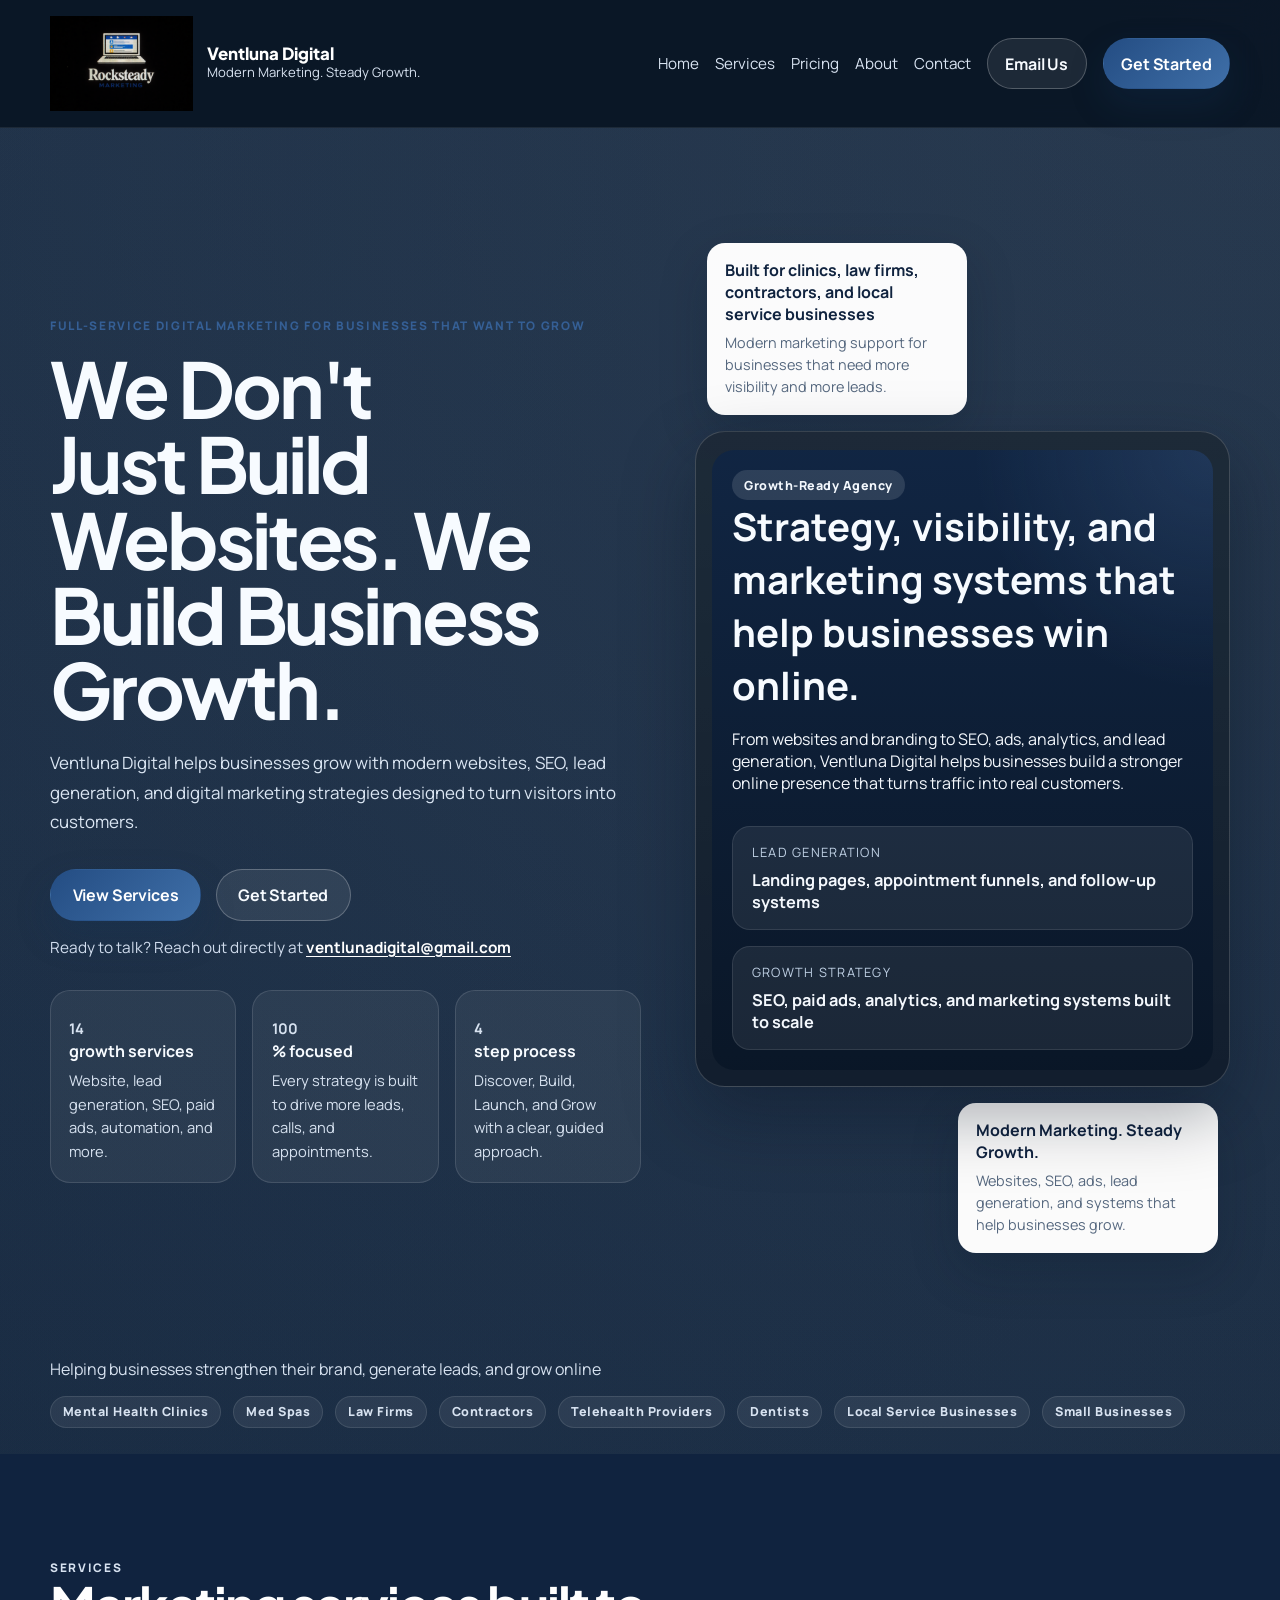
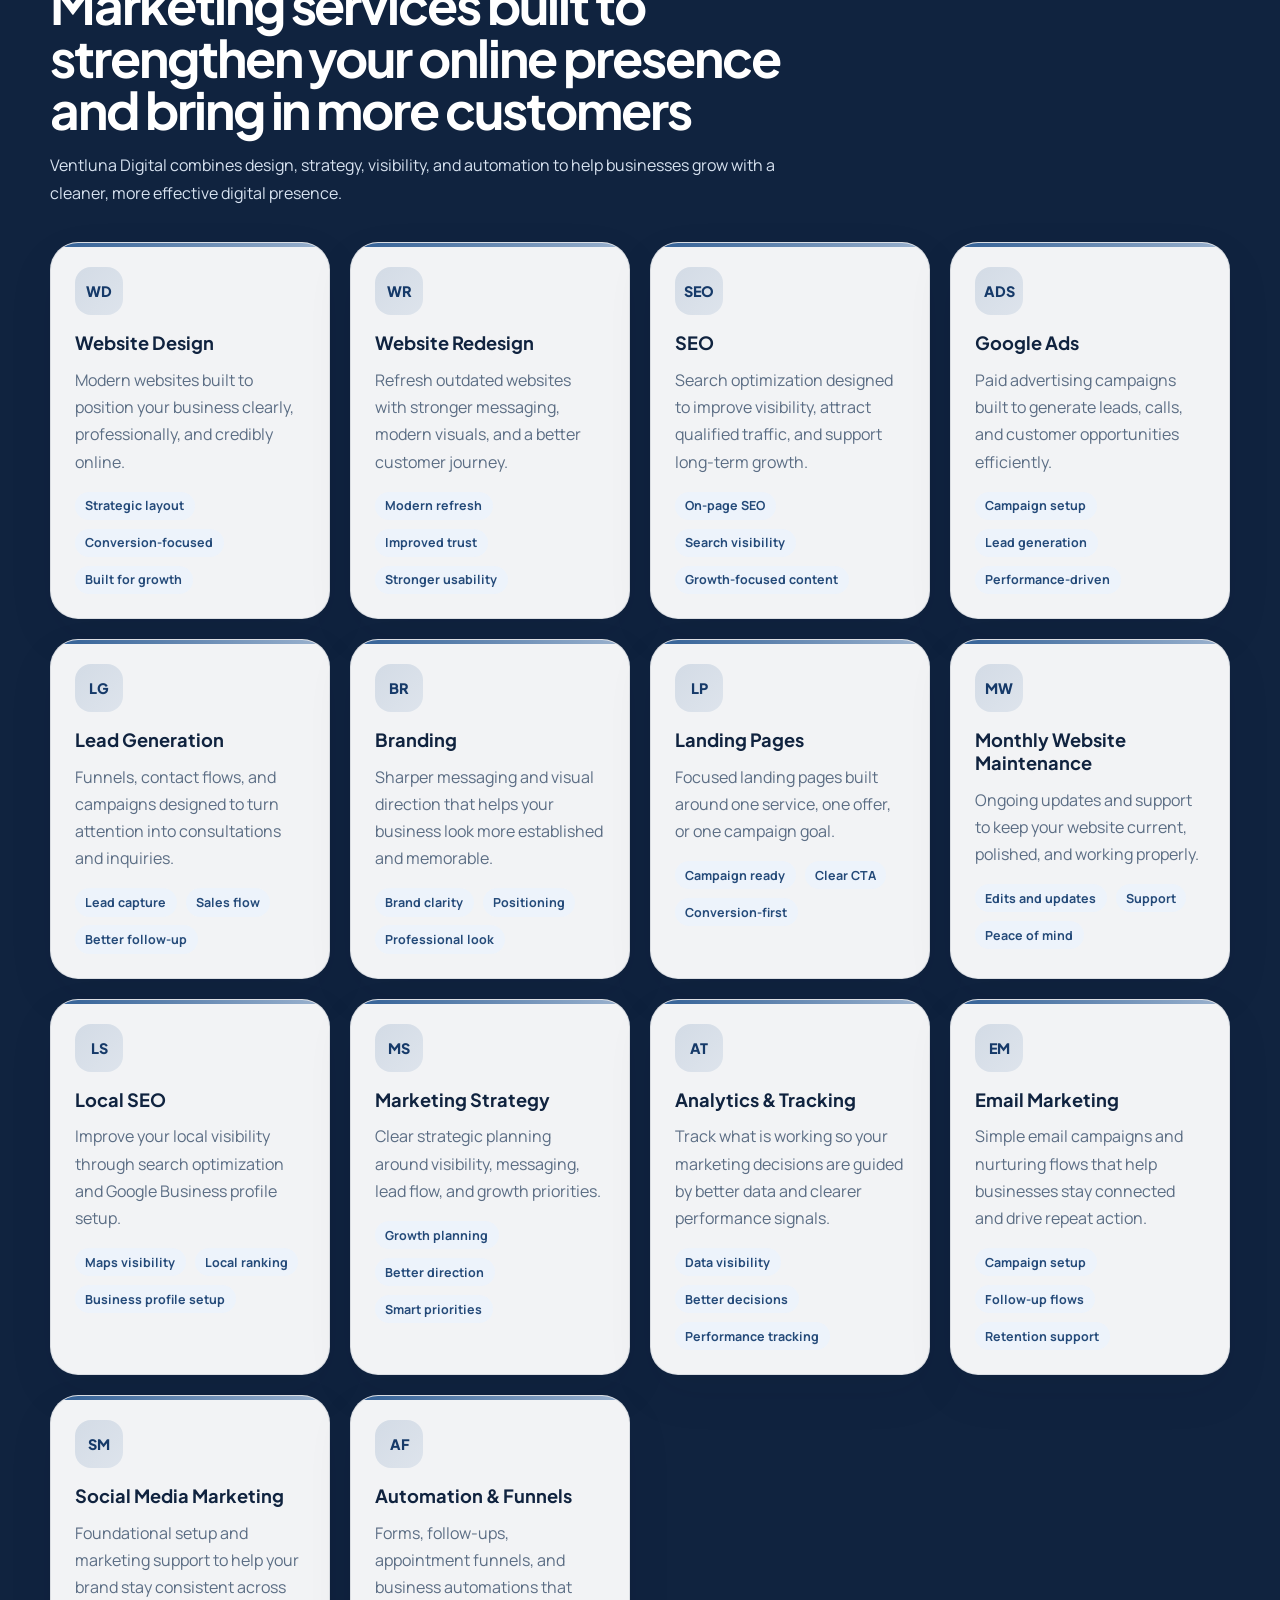
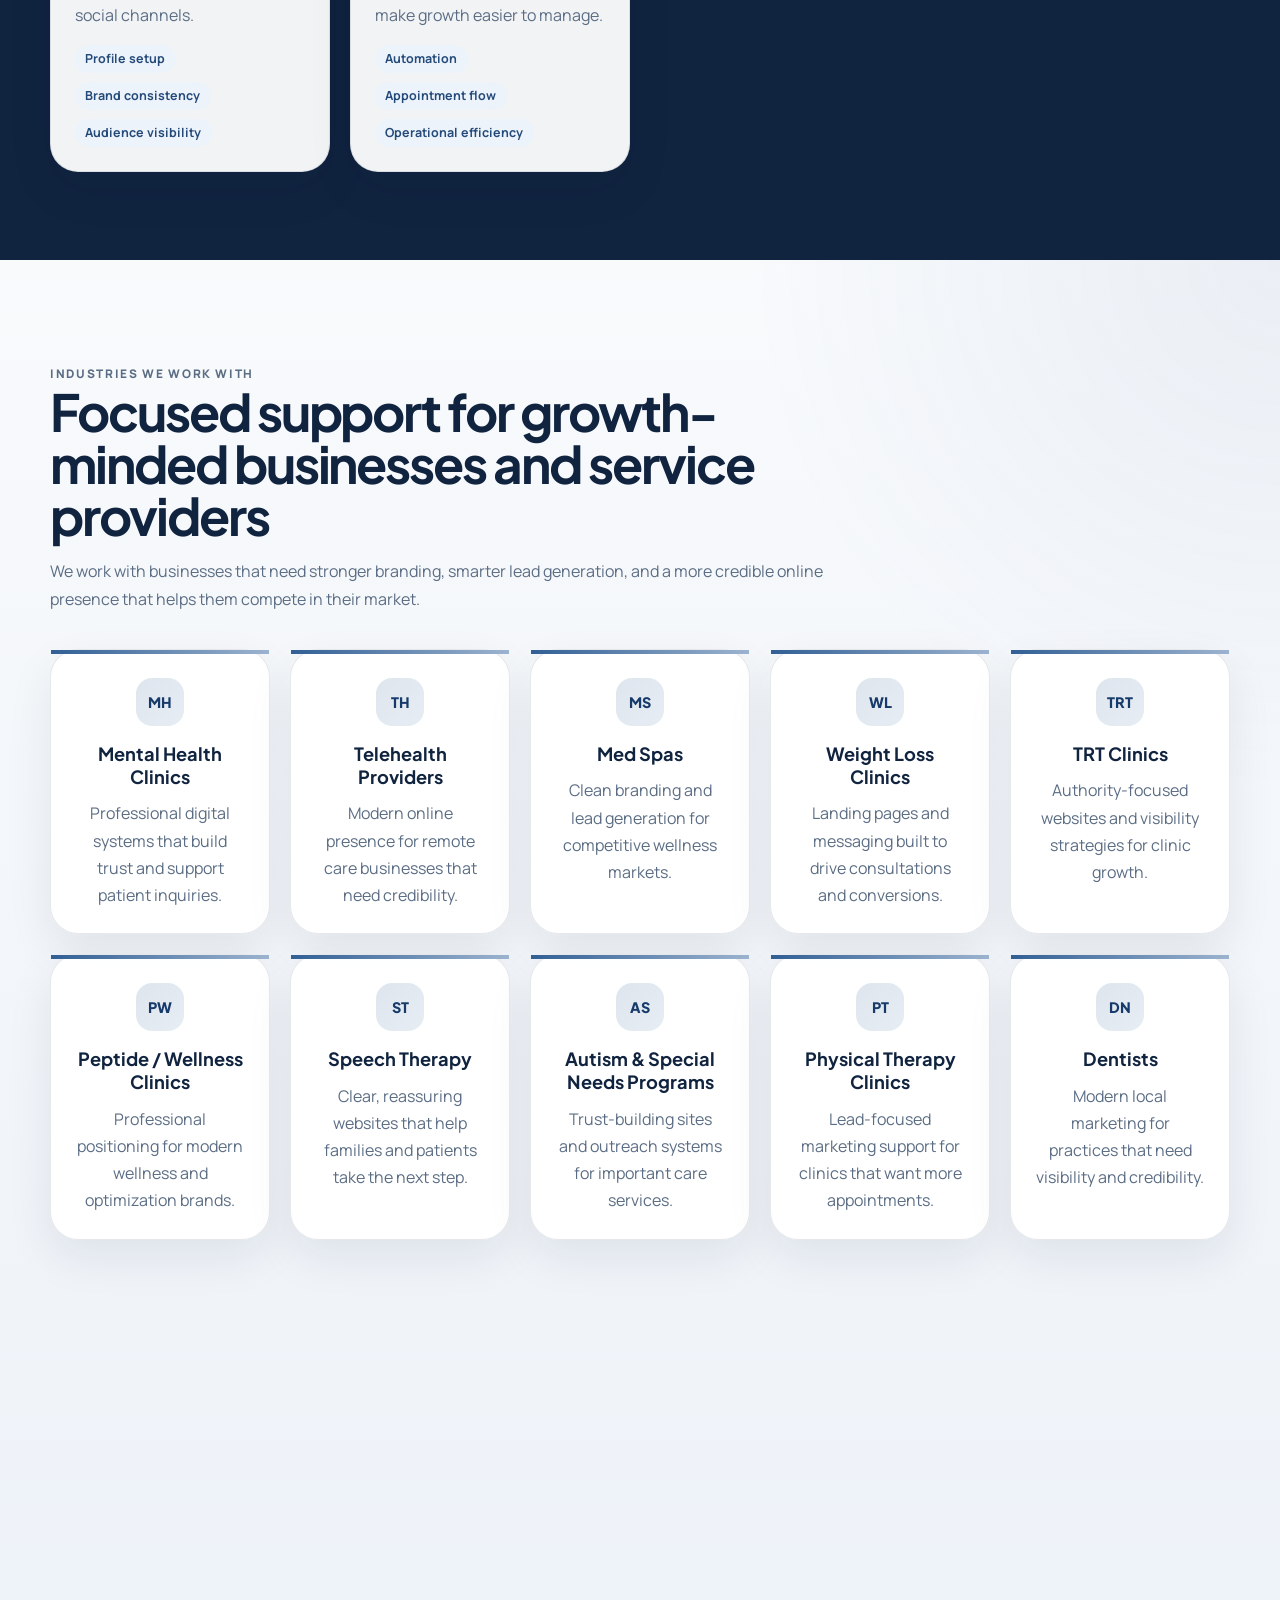
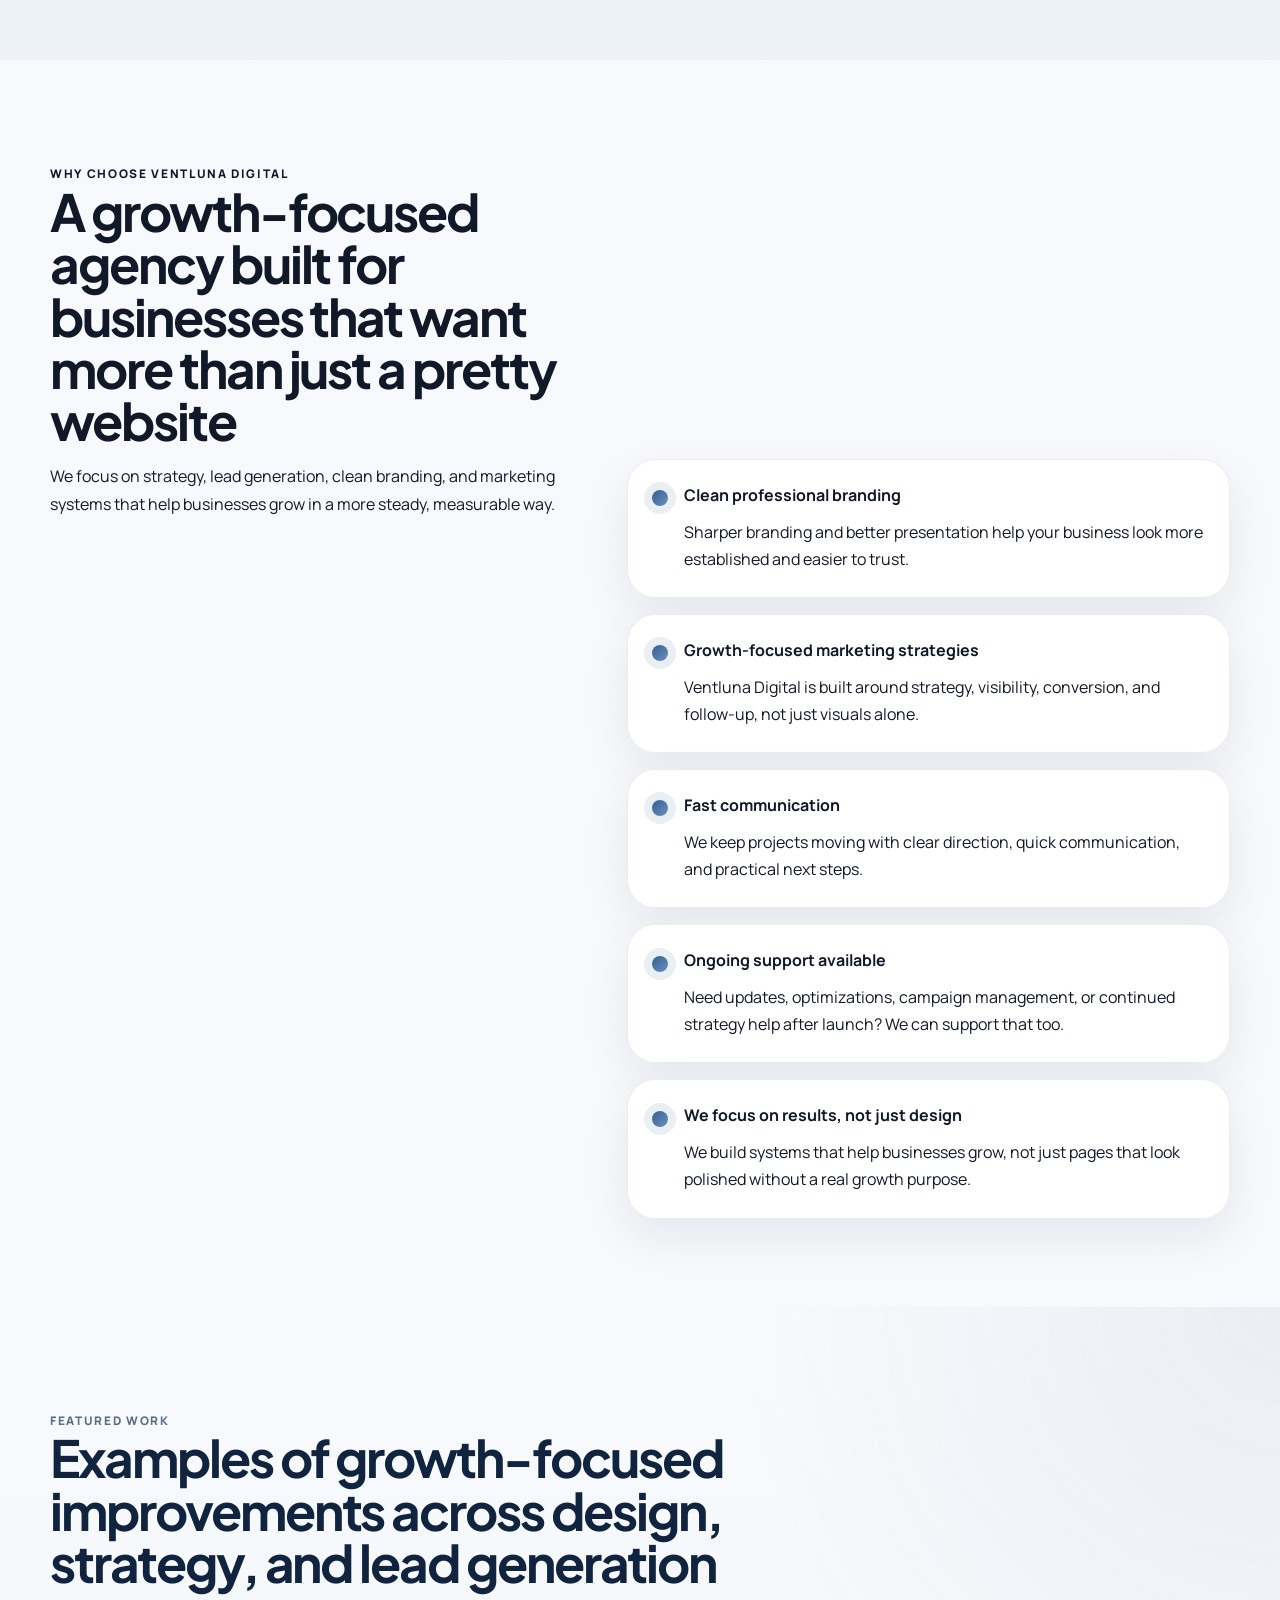
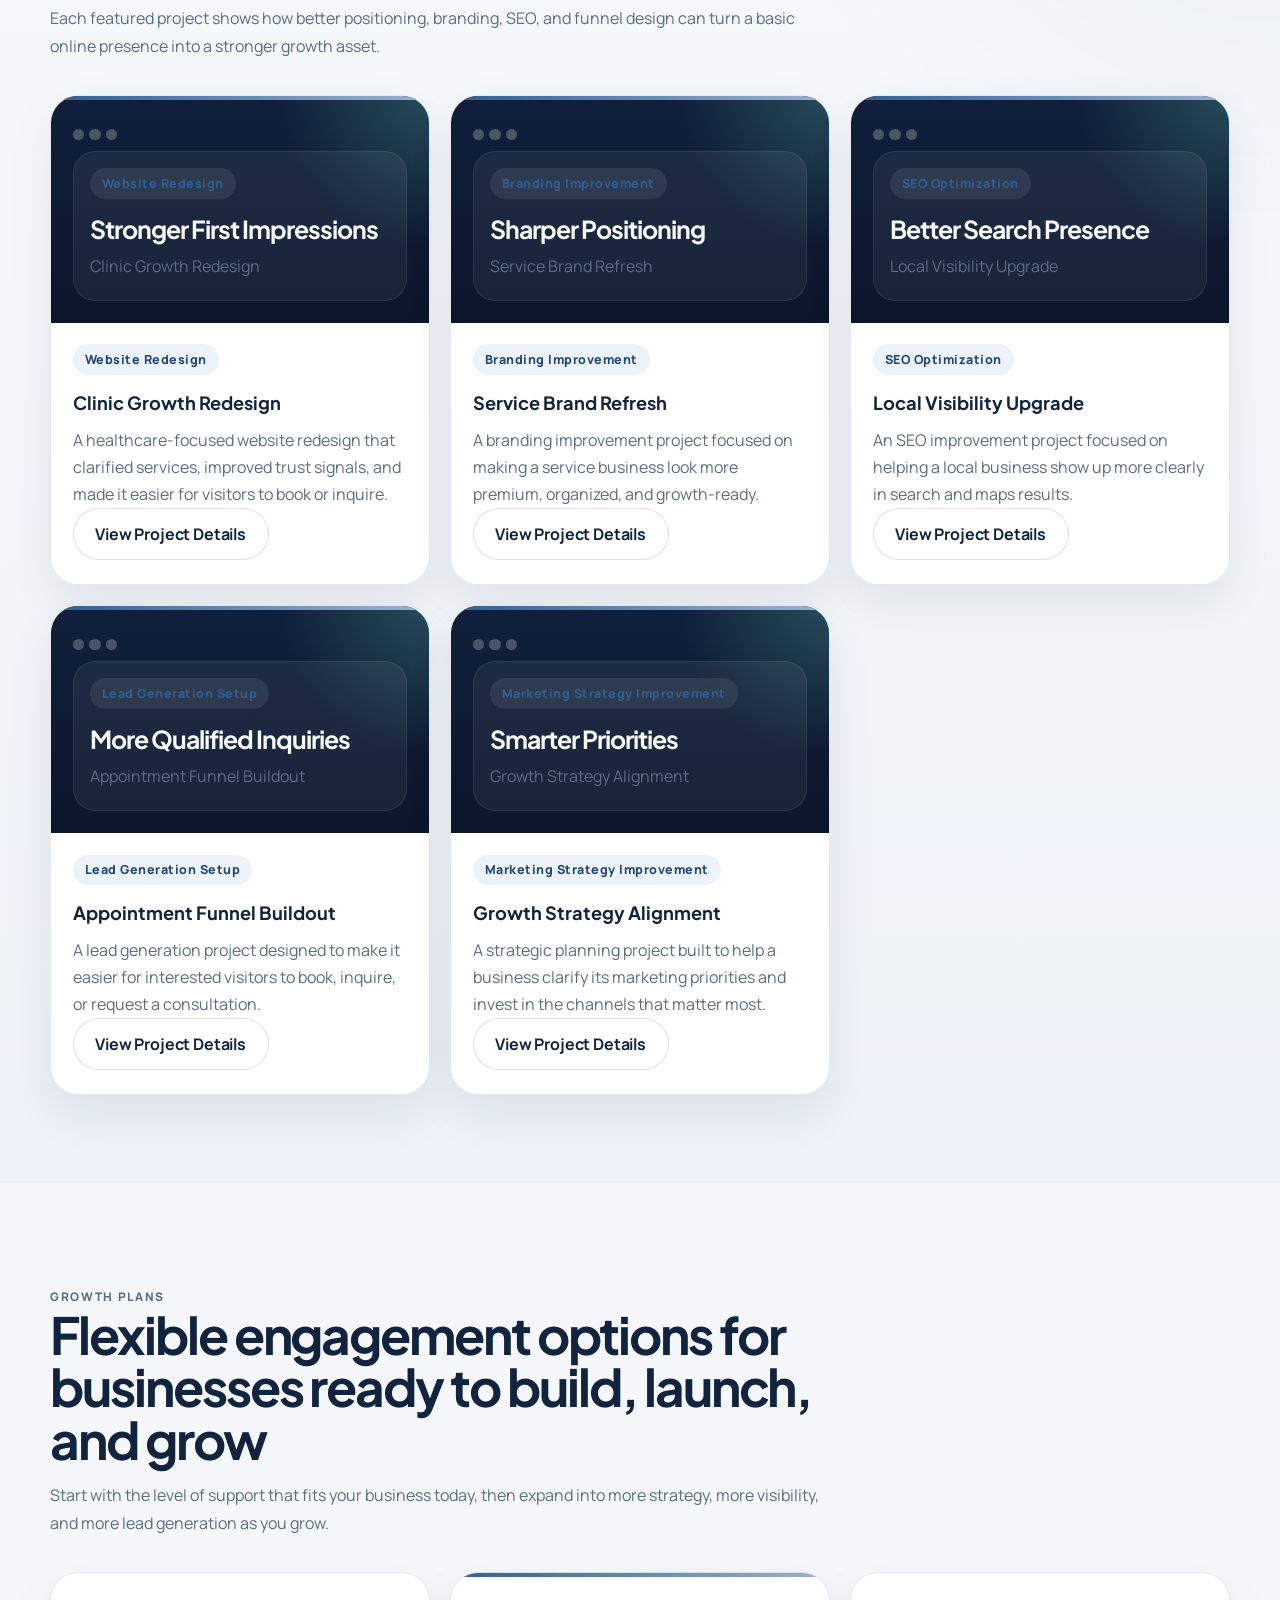
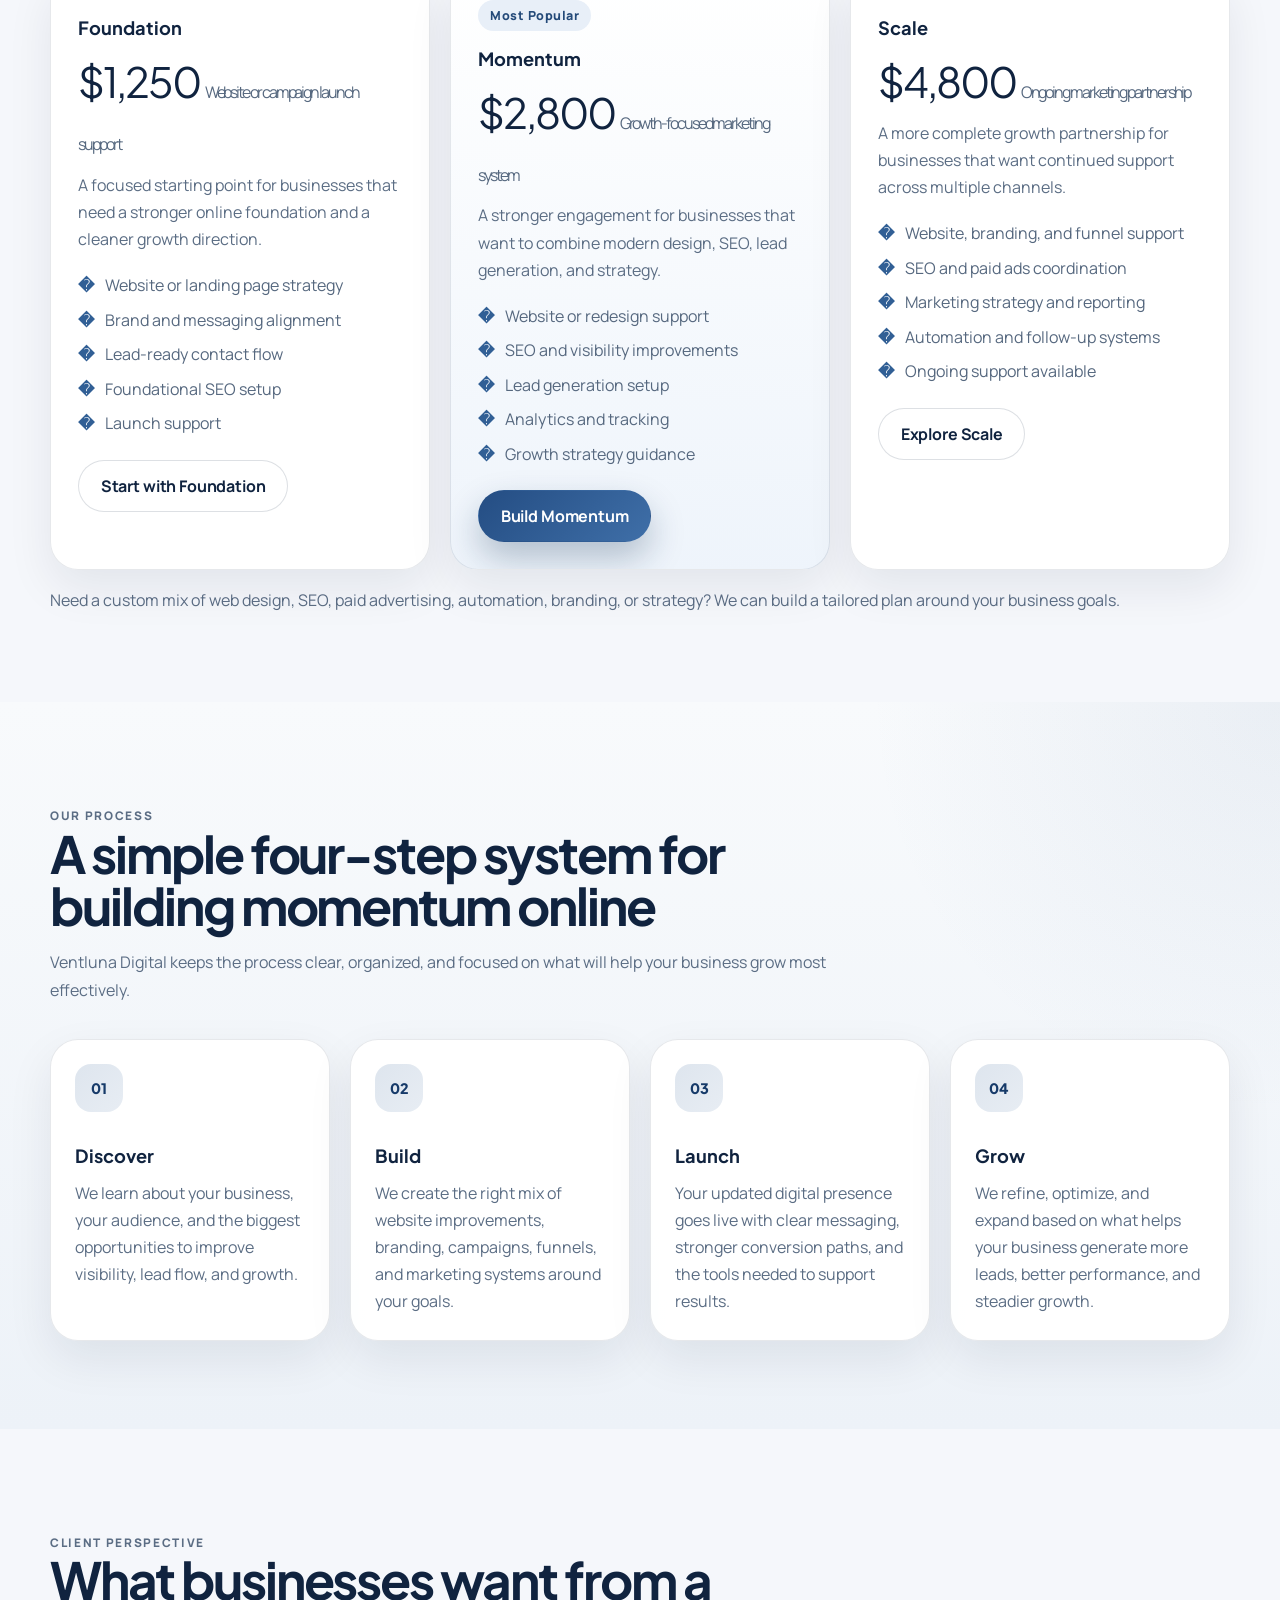
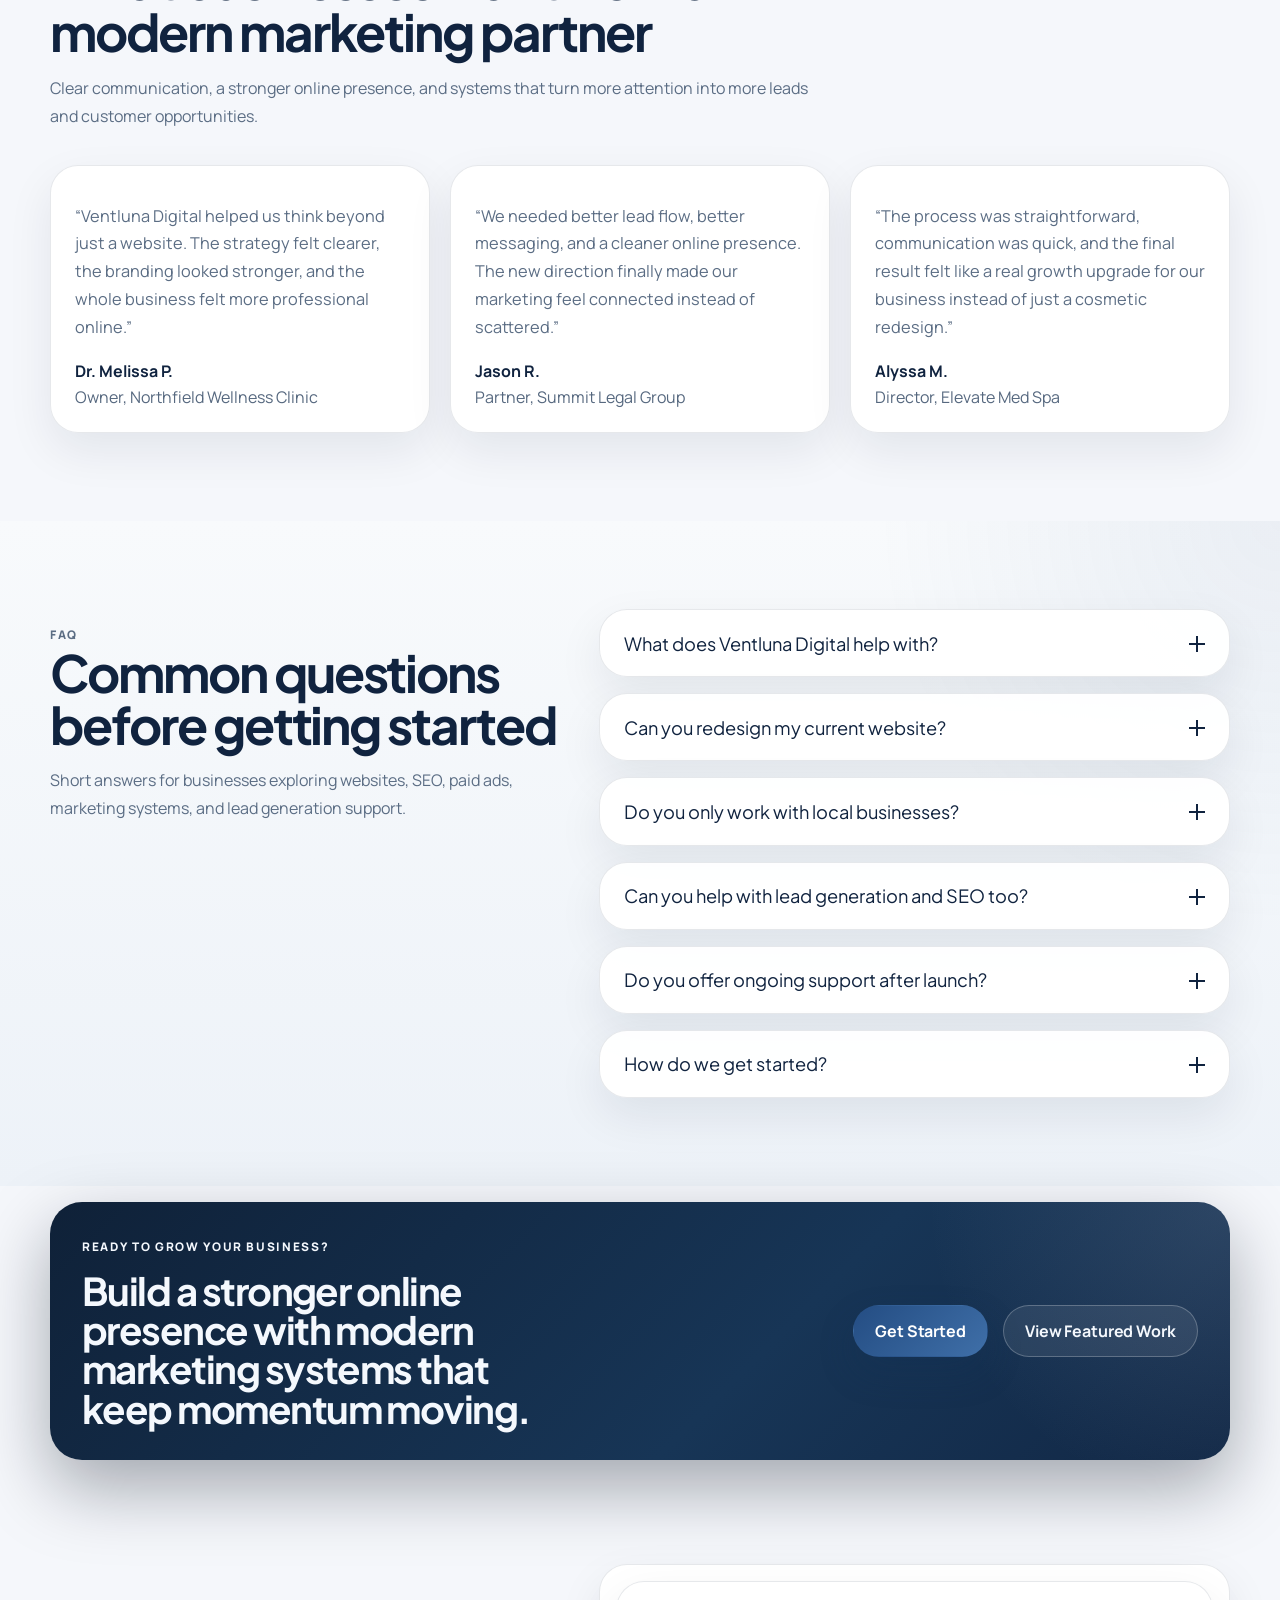
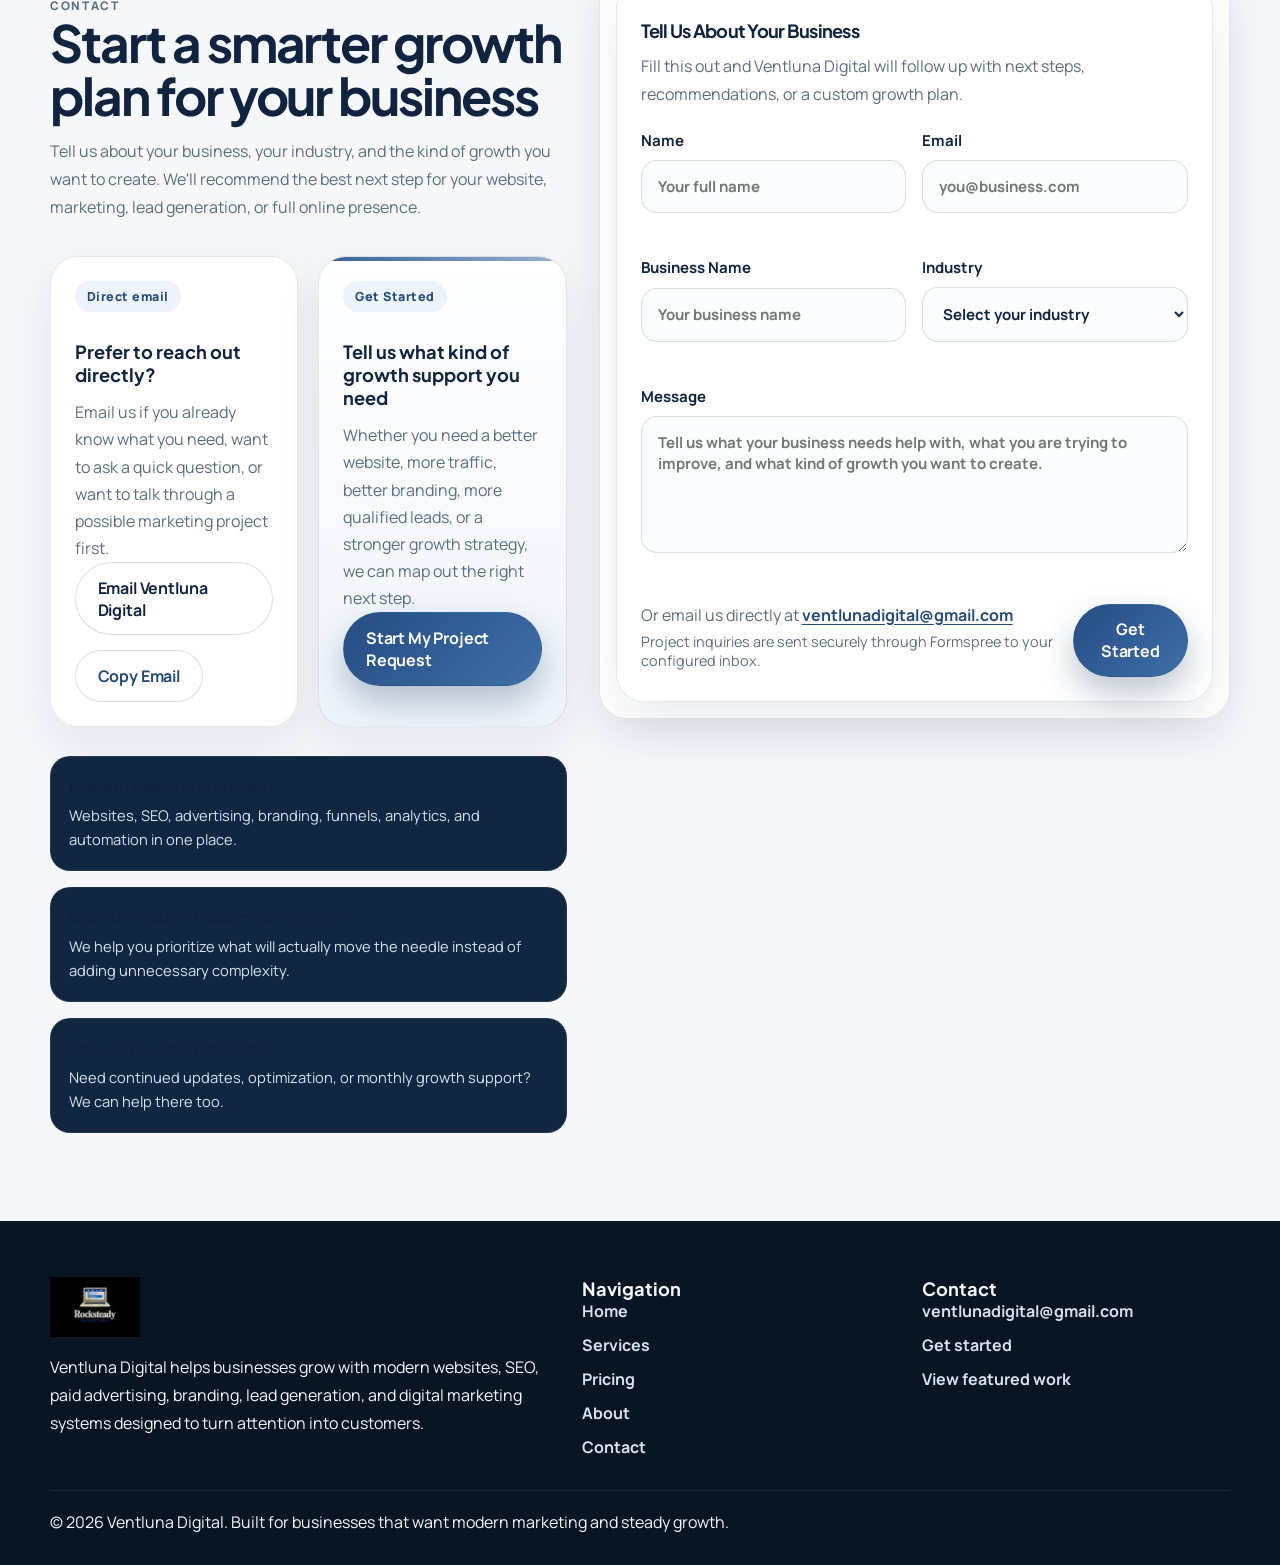
==== commit 8d74ae18: "Fixed RocWeb logo implementation" ====
--- a/index.html
+++ b/index.html
@@ -54,7 +54,7 @@
               <a href="#contact" data-scroll data-nav-link>Contact</a>
             </div>
             <div class="nav-actions">
-              <a class="button button-secondary button-small" href="mailto:rocksteadymarketingnj@gmail.com">Email Us</a>
+              <a class="button button-secondary button-small" href="mailto:ventlunadigital@gmail.com">Email Us</a>
               <a class="button button-primary button-small" href="#contact" data-scroll>Get Started</a>
             </div>
           </div>
@@ -77,7 +77,7 @@
               </div>
               <p class="hero-email-line">
                 Ready to talk? Reach out directly at
-                <a href="mailto:rocksteadymarketingnj@gmail.com">rocksteadymarketingnj@gmail.com</a>
+                <a href="mailto:ventlunadigital@gmail.com">ventlunadigital@gmail.com</a>
               </p>
               <div class="hero-metrics" aria-label="Key agency metrics">
                 <article>
@@ -290,8 +290,8 @@
                     talk through a possible marketing project first.
                   </p>
                   <div class="contact-card-actions">
-                    <a class="button button-secondary contact-button" href="mailto:rocksteadymarketingnj@gmail.com">Email Ventluna Digital</a>
-                    <button class="button button-ghost copy-email-button" type="button" data-copy-email="rocksteadymarketingnj@gmail.com">
+                    <a class="button button-secondary contact-button" href="mailto:ventlunadigital@gmail.com">Email Ventluna Digital</a>
+                    <button class="button button-ghost copy-email-button" type="button" data-copy-email="ventlunadigital@gmail.com">
                       Copy Email
                     </button>
                   </div>
@@ -397,7 +397,7 @@
                   <div>
                     <p class="form-contact-line">
                       Or email us directly at
-                      <a href="mailto:rocksteadymarketingnj@gmail.com">rocksteadymarketingnj@gmail.com</a>
+                      <a href="mailto:ventlunadigital@gmail.com">ventlunadigital@gmail.com</a>
                     </p>
                     <p class="form-disclaimer">Project inquiries are sent securely through Formspree to your configured inbox.</p>
                   </div>
@@ -440,7 +440,7 @@
           <div>
             <h3>Contact</h3>
             <div class="footer-links">
-              <a href="mailto:rocksteadymarketingnj@gmail.com">rocksteadymarketingnj@gmail.com</a>
+              <a href="mailto:ventlunadigital@gmail.com">ventlunadigital@gmail.com</a>
               <a href="#contact" data-scroll>Get started</a>
               <a href="#portfolio" data-scroll>View featured work</a>
             </div>
@@ -473,3 +473,4 @@
 
 
 
+
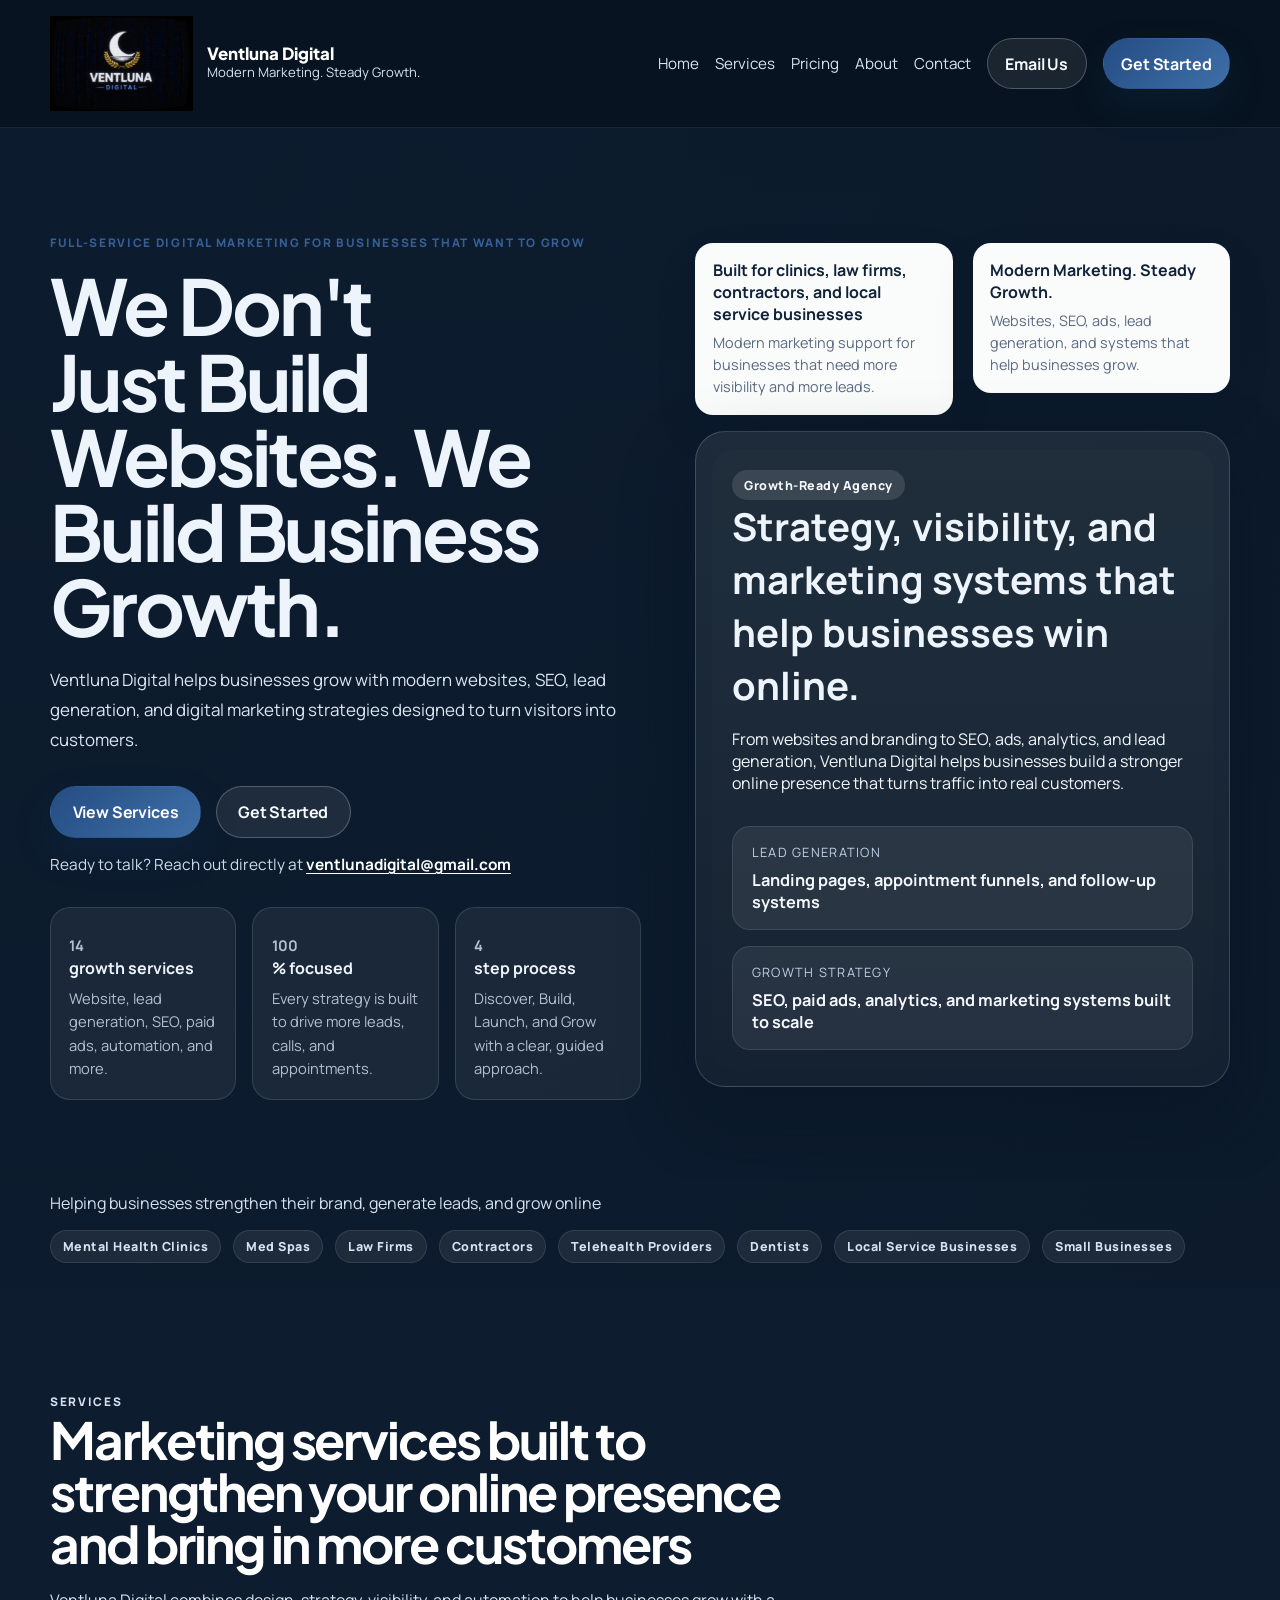
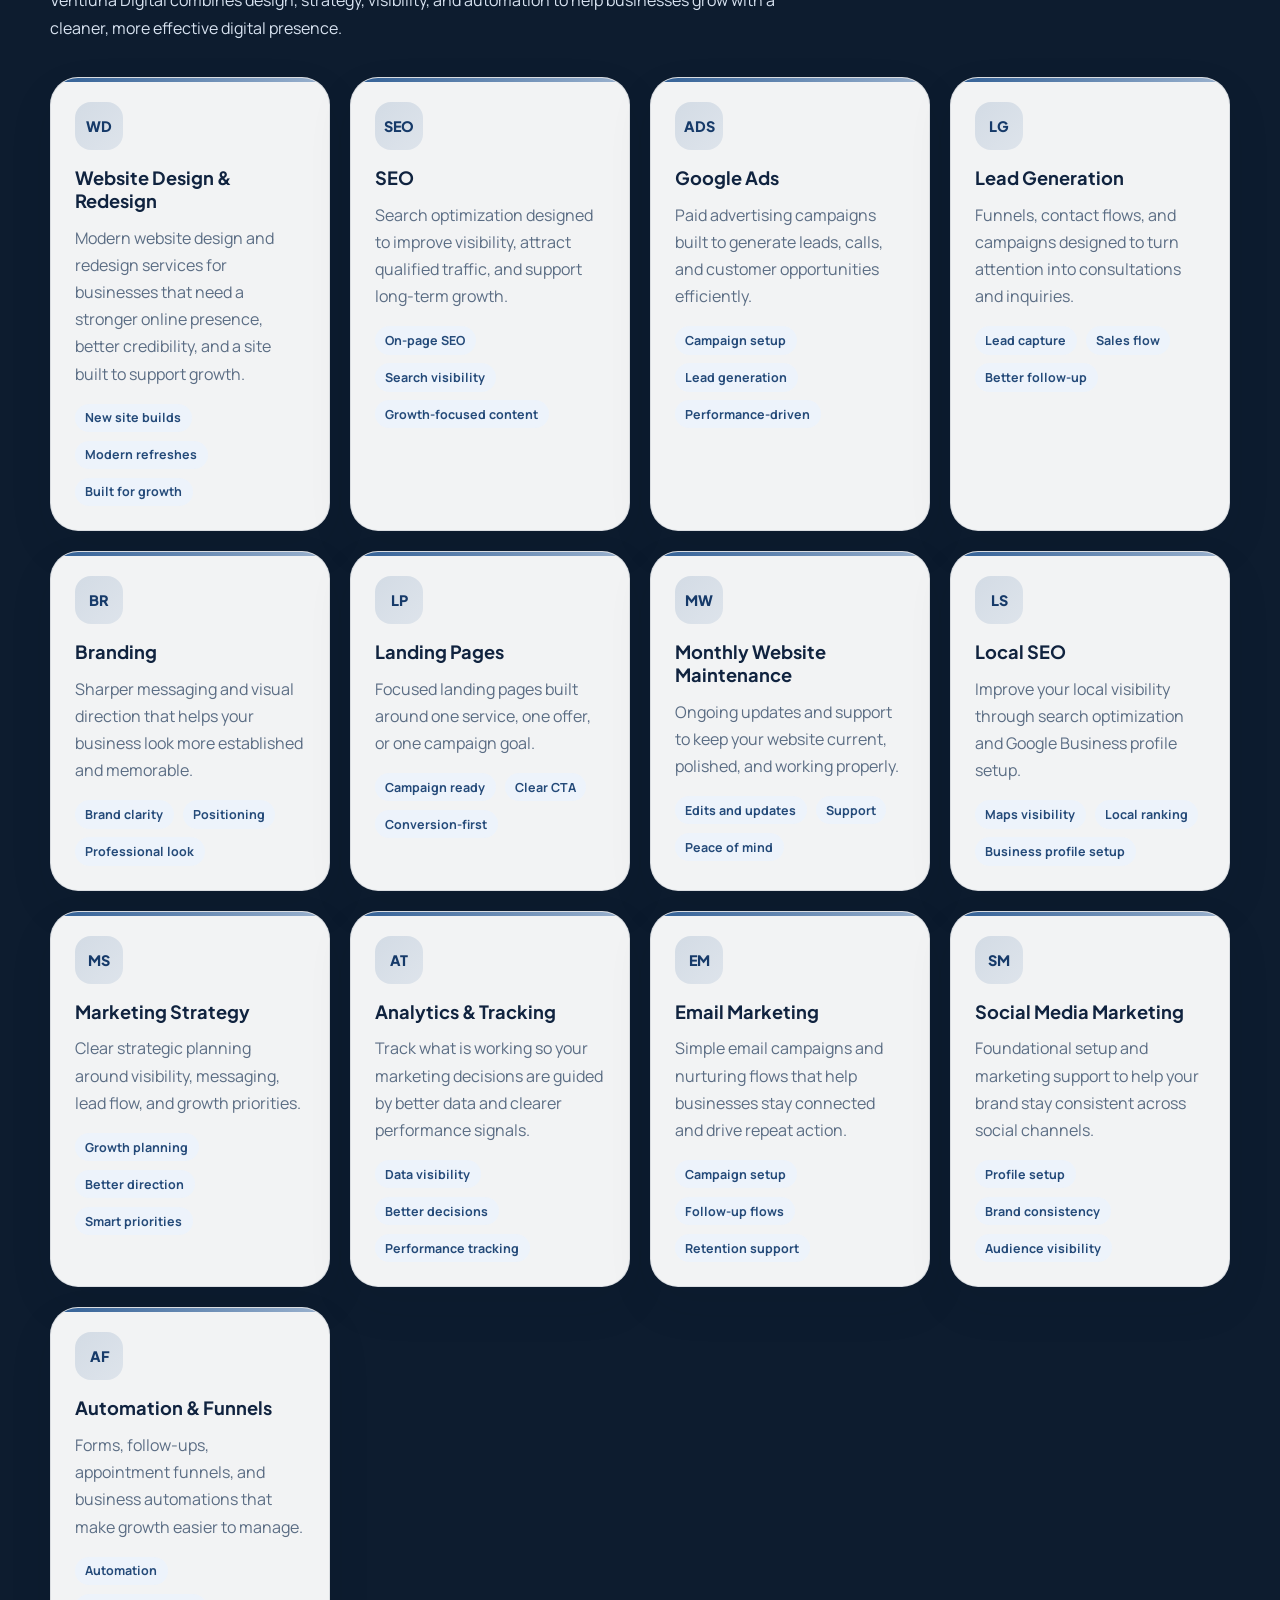
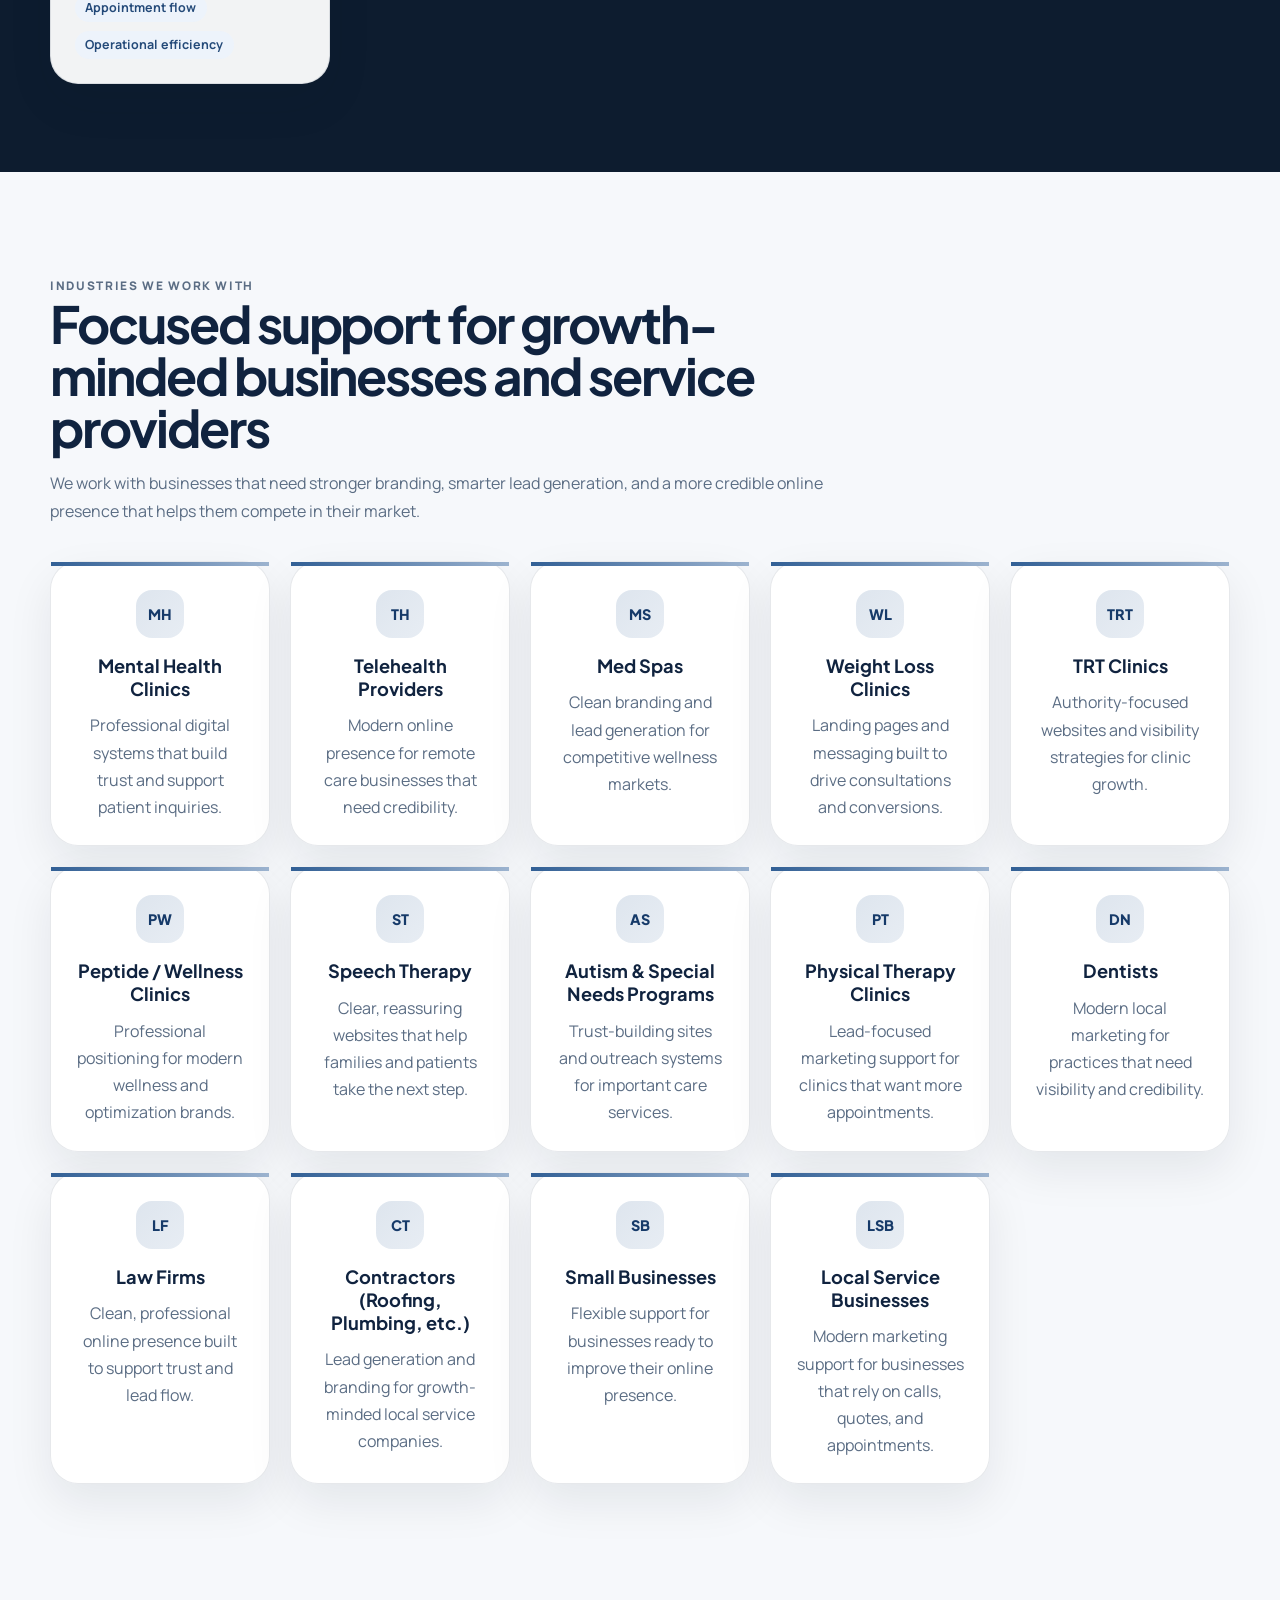
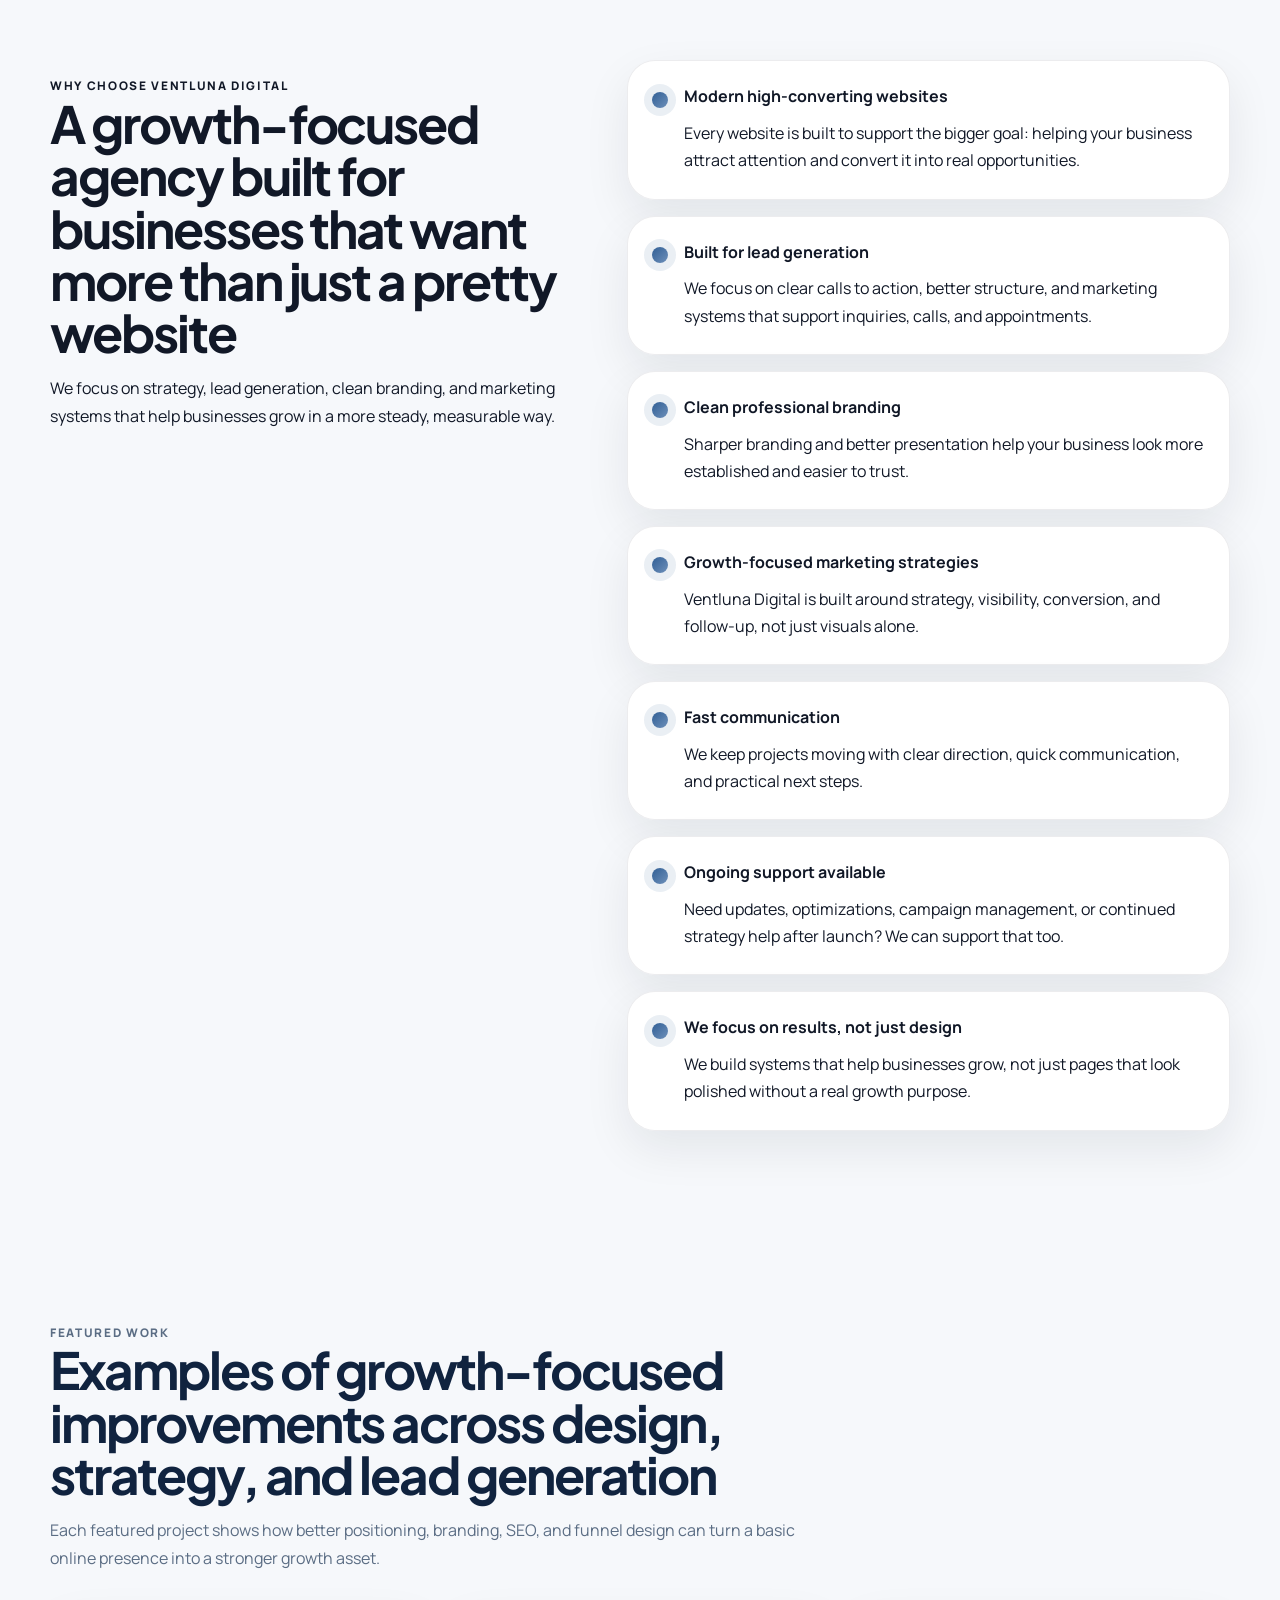
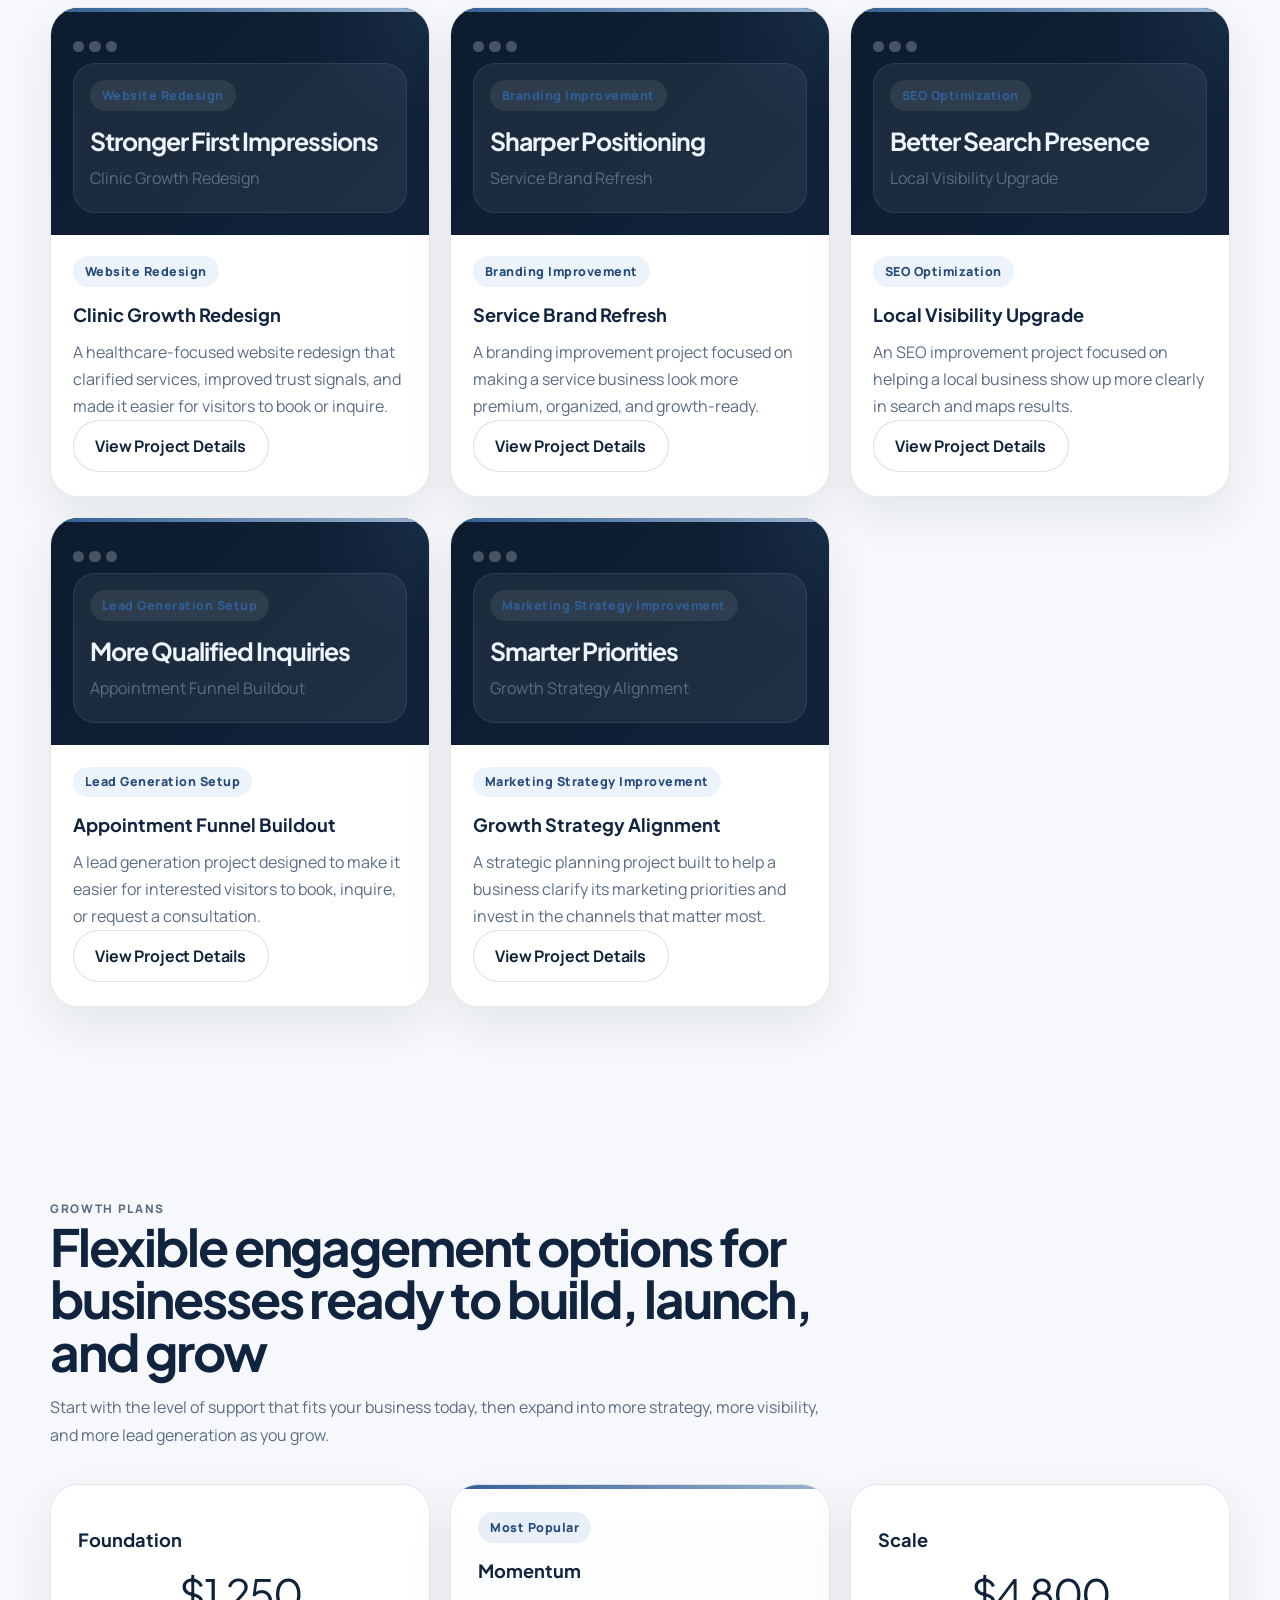
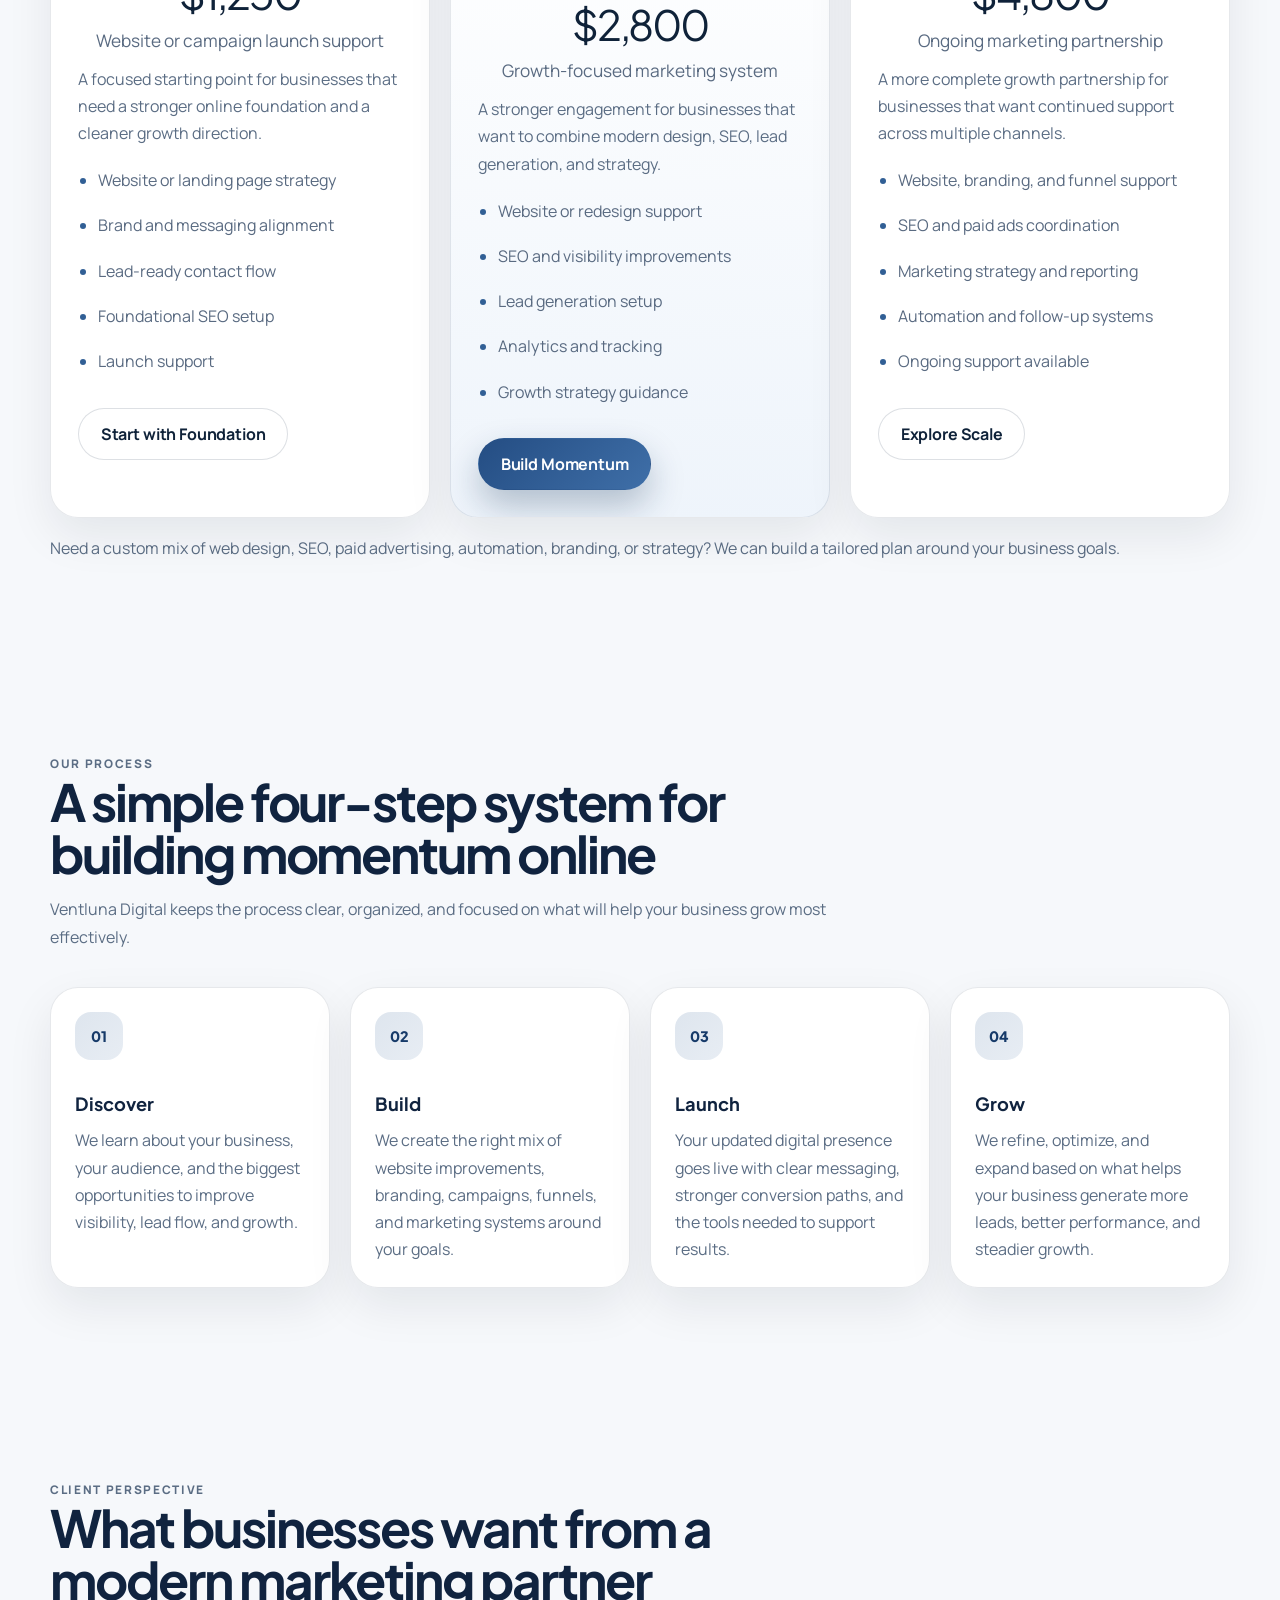
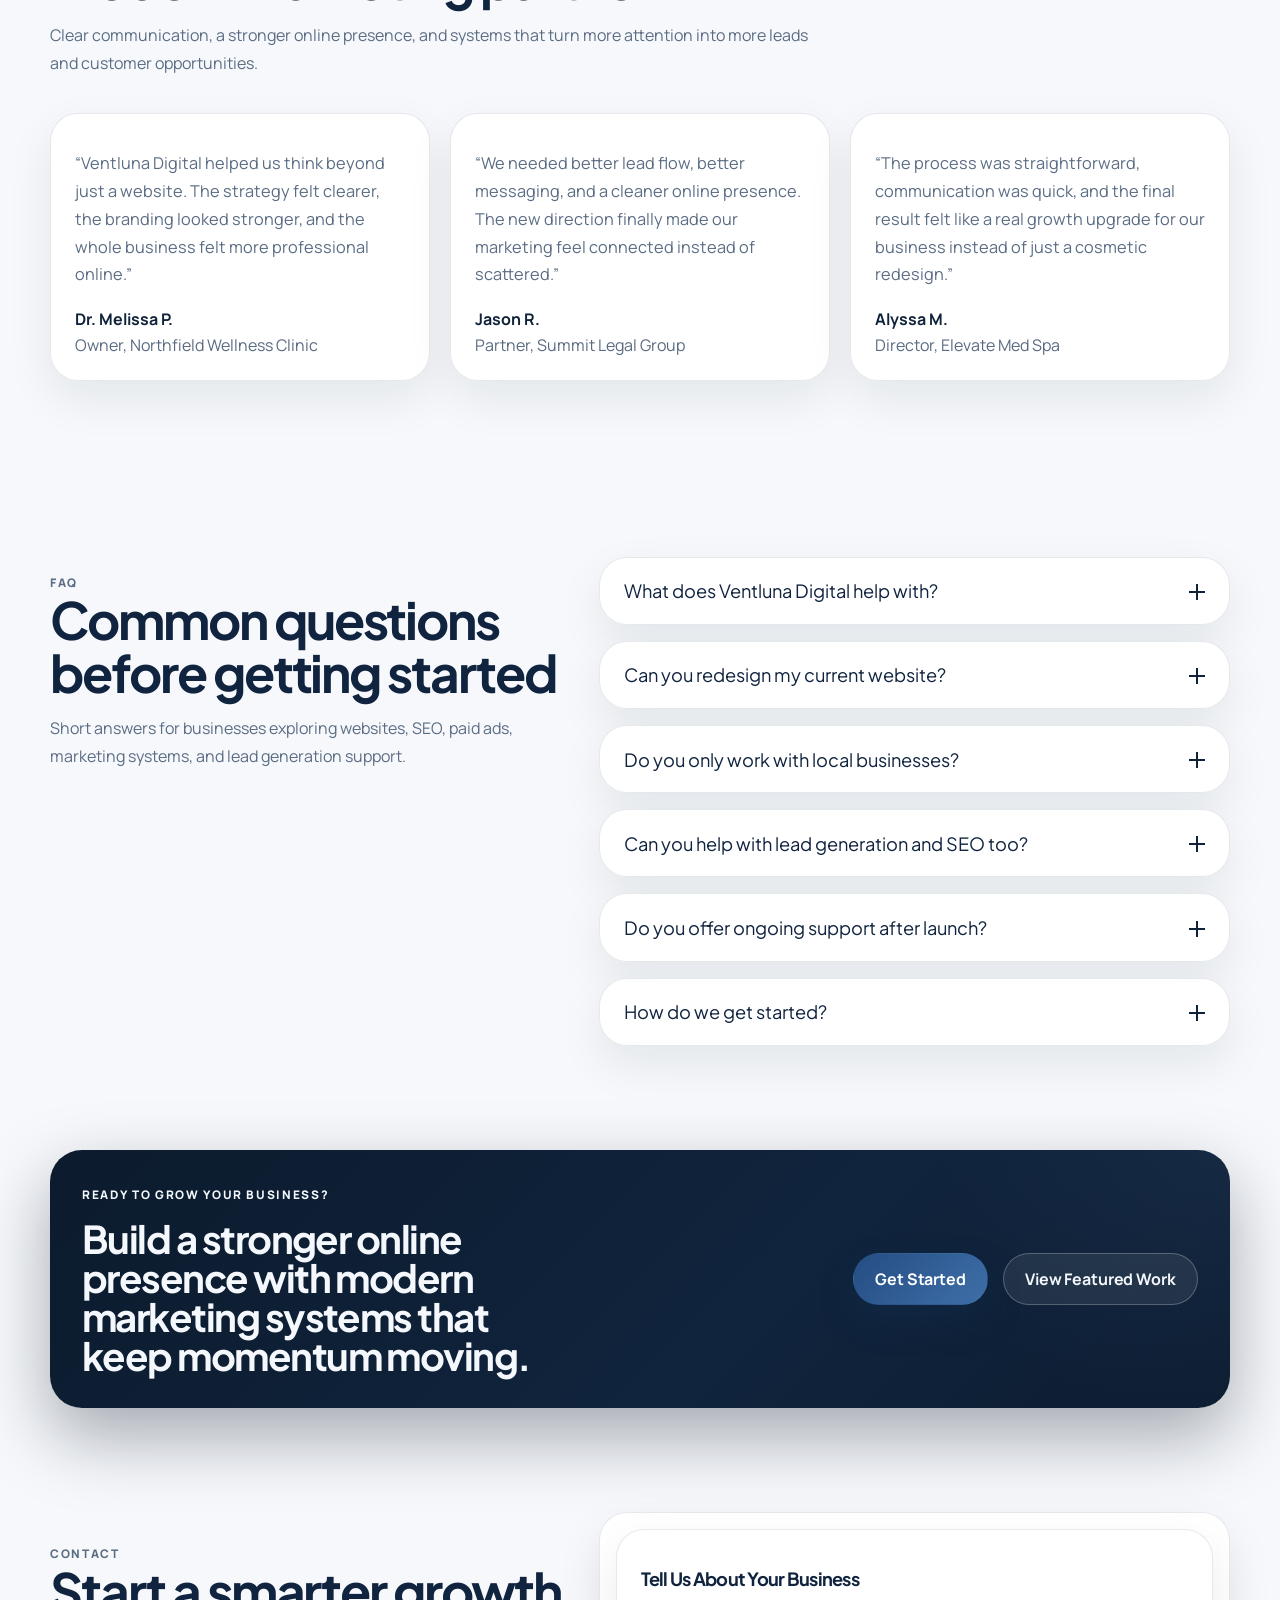
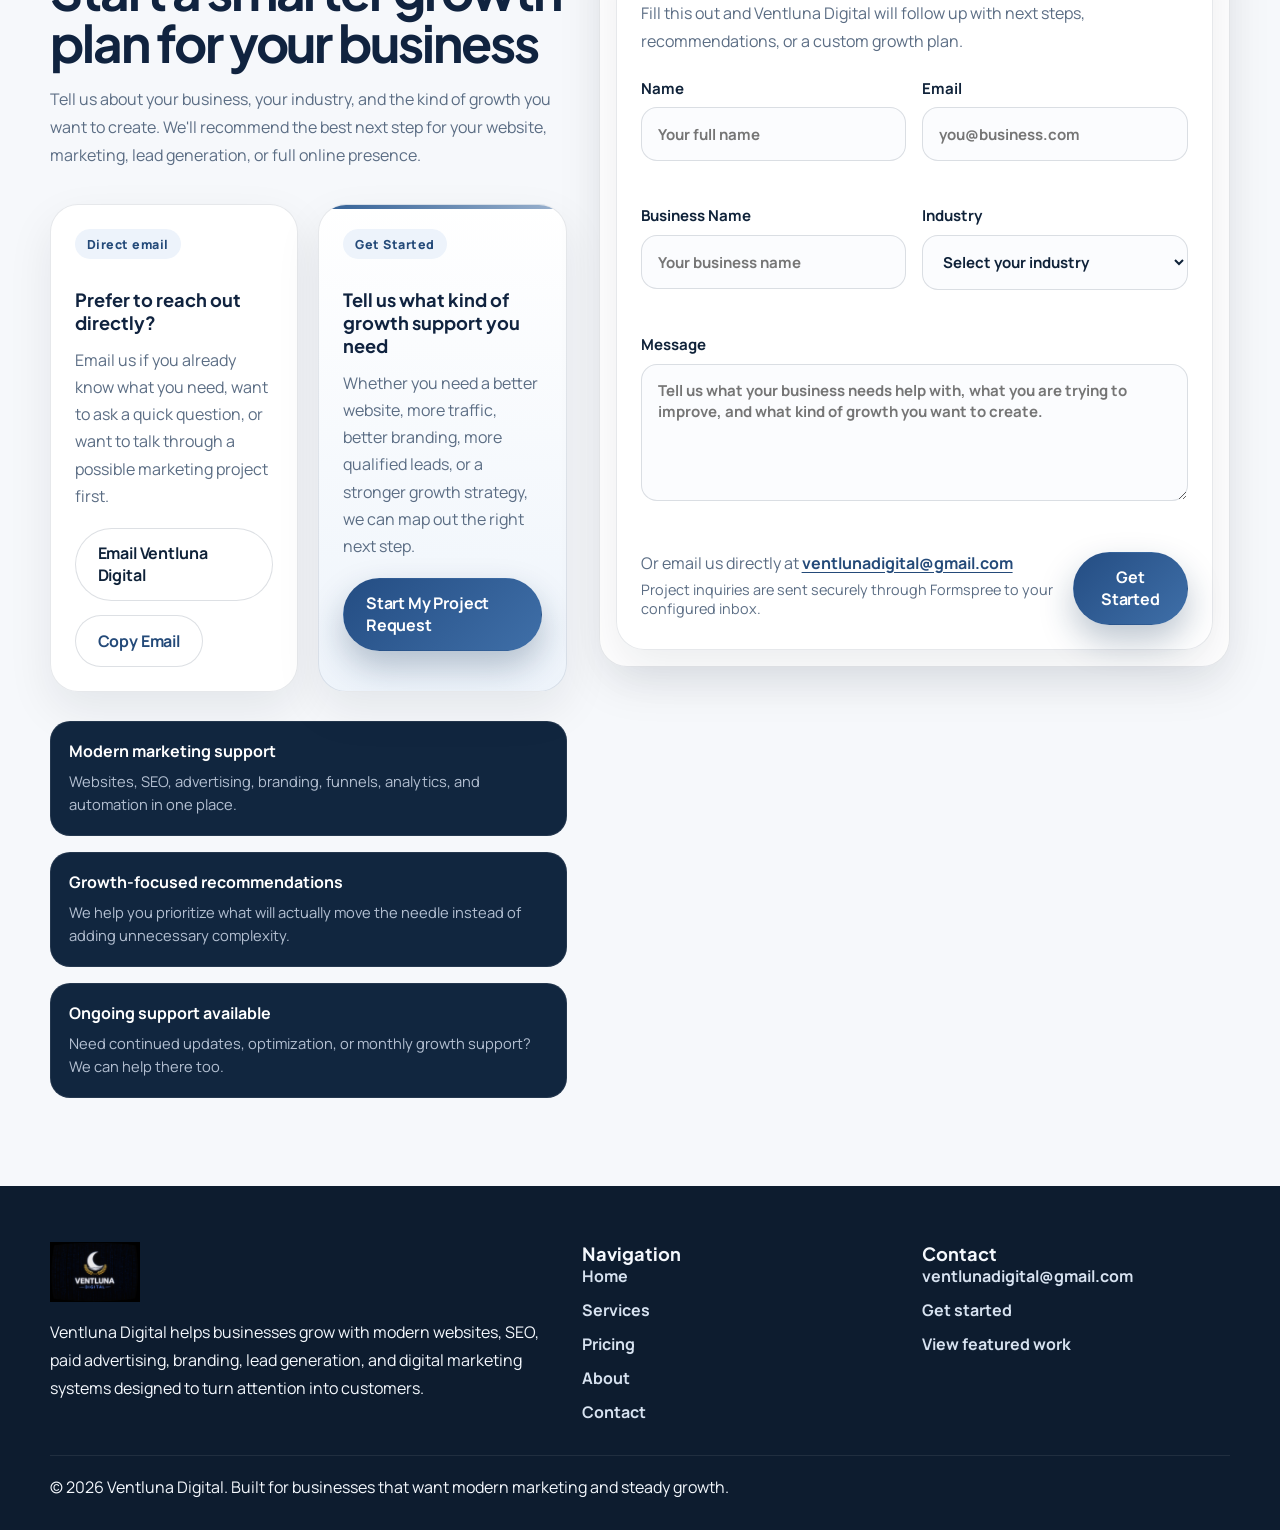
==== commit 1a7a541e: "Replaced Rocksteady logo with Ventluna logo" ====
--- a/index.html
+++ b/index.html
@@ -27,7 +27,7 @@
       <header class="site-header" id="top">
         <nav class="navbar container" aria-label="Primary navigation">
           <a href="index.html" class="brand" aria-label="Ventluna Digital home">
-            <img src="images/rocksteadylogo.png" alt="Ventluna Digital Logo" class="logo-img" />
+            <img src="images/ventlunalogo.png" alt="Ventluna Digital Logo" class="logo-img" />
             <span class="brand-copy">
               <strong>Ventluna Digital</strong>
               <span>Modern Marketing. Steady Growth.</span>
@@ -418,7 +418,7 @@
         <div class="container footer-grid">
           <div>
             <a href="index.html" class="footer-brand">
-              <img src="images/rocksteadylogo.png" alt="Ventluna Digital Logo" class="footer-logo" />
+              <img src="images/ventlunalogo.png" alt="Ventluna Digital Logo" class="footer-logo" />
             </a>
             <p class="footer-text">
               Ventluna Digital helps businesses grow with modern websites, SEO, paid advertising,
--- a/styles.css
+++ b/styles.css
@@ -894,17 +894,7 @@
   line-height: 1.6;
 }
 
-.pricing-features span {
-  display: flex;
-  gap: 0.7rem;
-  color: var(--text-muted);
-}
-
-.pricing-features span::before {
-  content: "�";
-  color: var(--accent-strong);
-  font-weight: 800;
-}
+
 
 .process-grid {
   grid-template-columns: repeat(4, minmax(0, 1fr));
@@ -1856,7 +1846,7 @@
   color: #244a79;
 }
 
-.pricing-features span::before {
+.pricing-features li::marker {
   color: #315f95;
 }
 
@@ -2304,3 +2294,254 @@
 
 
 
+
+/* About page two-founder update */
+.founders-grid {
+  display: grid;
+  grid-template-columns: repeat(2, minmax(0, 1fr));
+  gap: 1.5rem;
+  margin-top: 2rem;
+}
+
+.founder-card {
+  height: 100%;
+}
+
+.founder-card .founder-section {
+  align-items: flex-start;
+}
+
+.founder-photo {
+  width: 180px;
+  height: auto;
+  display: block;
+  border-radius: 14px;
+  box-shadow: 0 14px 28px rgba(0, 0, 0, 0.22);
+}
+
+.founder-badge {
+  display: inline-flex;
+  align-items: center;
+  justify-content: center;
+  width: 108px;
+  height: 108px;
+  border-radius: 24px;
+  background: linear-gradient(135deg, rgba(255, 255, 255, 0.12), rgba(255, 255, 255, 0.04));
+  border: 1px solid rgba(255, 255, 255, 0.14);
+  box-shadow: inset 0 1px 0 rgba(255, 255, 255, 0.08);
+  color: #ffffff;
+  font-family: "Plus Jakarta Sans", sans-serif;
+  font-size: 1.85rem;
+  font-weight: 800;
+  letter-spacing: 0.08em;
+  flex: 0 0 auto;
+}
+
+@media (max-width: 1100px) {
+  .founders-grid {
+    grid-template-columns: 1fr;
+  }
+}
+
+@media (max-width: 820px) {
+  .founder-card .founder-section {
+    flex-direction: column;
+    align-items: flex-start;
+  }
+
+  .founder-photo {
+    width: min(220px, 100%);
+  }
+
+  .founder-badge {
+    width: 88px;
+    height: 88px;
+    border-radius: 20px;
+    font-size: 1.45rem;
+  }
+}
+
+/* About page founders heading contrast fix */
+section[aria-labelledby="founders-title"] .eyebrow {
+  color: #ffffff;
+}
+
+/* About page founders section contrast restore */
+section[aria-labelledby="founders-title"] {
+  background: #0f2138;
+}
+
+section[aria-labelledby="founders-title"] .eyebrow,
+section[aria-labelledby="founders-title"] .section-heading h2 {
+  color: #ffffff;
+}
+
+section[aria-labelledby="founders-title"] .section-heading p {
+  color: #dbe6f3;
+}
+
+/* Sitewide palette correction: restore deep navy / white blending */
+:root {
+  --bg: #08131f;
+  --bg-soft: #0d1c2f;
+  --surface: rgba(10, 21, 35, 0.88);
+  --surface-strong: #10233a;
+  --surface-light: #f6f8fb;
+  --text: #eef4fb;
+  --text-soft: #b4c0d2;
+  --text-dark: #0f2239;
+  --text-muted: #596a81;
+}
+
+body {
+  background:
+    radial-gradient(circle at top left, rgba(36, 77, 131, 0.12), transparent 28%),
+    radial-gradient(circle at top right, rgba(18, 39, 66, 0.12), transparent 24%),
+    linear-gradient(180deg, #08131f 0%, #0d1d31 35%, #f6f8fb 35%, #f6f8fb 100%);
+}
+
+.section-alt,
+#why-us {
+  background: #f6f8fb;
+}
+
+.site-header {
+  background: rgba(8, 19, 31, 0.86);
+}
+
+.hero-section,
+.about-hero {
+  background: transparent;
+}
+
+#services,
+.about-intro-section,
+section[aria-labelledby="founders-title"],
+.cta-banner,
+.site-footer {
+  background: #0d1c2f;
+}
+
+.cta-banner {
+  background:
+    radial-gradient(circle at top right, rgba(73, 108, 156, 0.12), transparent 24%),
+    linear-gradient(135deg, #0c1b2d, #10243d 60%, #0d1d31);
+}
+
+.portfolio-visual,
+.modal-hero {
+  background:
+    radial-gradient(circle at top right, rgba(73, 108, 156, 0.16), transparent 28%),
+    linear-gradient(135deg, #0d1c2f, #10233a);
+}
+
+.hero-card-main,
+.hero-card-content,
+.about-summary-card {
+  background:
+    linear-gradient(180deg, rgba(255, 255, 255, 0.06), rgba(255, 255, 255, 0.025)),
+    rgba(8, 19, 31, 0.94);
+}
+
+.floating-card,
+.contact-card,
+.quote-form-wrap,
+.service-card,
+.industry-card,
+.benefit-item,
+.portfolio-card,
+.pricing-card,
+.process-card,
+.testimonial-card,
+.faq-item,
+.modal-panel {
+  box-shadow: 0 18px 46px rgba(10, 20, 34, 0.08);
+}
+
+/* Desktop hero small-bubble alignment fix */
+@media (min-width: 1101px) {
+  .hero-visual {
+    display: grid;
+    grid-template-columns: repeat(2, minmax(0, 1fr));
+    gap: 1rem 1.25rem;
+    align-items: start;
+    min-height: auto;
+    padding-top: 1rem;
+  }
+
+  .floating-card {
+    position: static;
+    width: 100%;
+    max-width: none;
+    margin: 0;
+  }
+
+  .floating-card-top {
+    grid-column: 1;
+    grid-row: 1;
+    align-self: start;
+    justify-self: start;
+  }
+
+  .floating-card-bottom {
+    grid-column: 2;
+    grid-row: 1;
+    align-self: start;
+    justify-self: end;
+  }
+
+  .hero-card-main {
+    grid-column: 1 / span 2;
+    grid-row: 2;
+    width: min(100%, 560px);
+    margin: 0 auto;
+  }
+}
+
+
+
+/* Pricing readability and bullet-point fix */
+.price {
+  text-align: center;
+}
+
+.price span {
+  display: block;
+  margin-top: 0.55rem;
+  font-size: 1.08rem;
+  line-height: 1.45;
+  letter-spacing: 0;
+}
+
+.pricing-features {
+  padding-left: 1.25rem;
+}
+
+.pricing-features li {
+  margin-bottom: 0.45rem;
+  color: var(--text-muted);
+  line-height: 1.6;
+}
+
+.pricing-features li::marker {
+  color: #315f95;
+}
+
+/* Homepage support-bubble label contrast fix */
+.contact-points strong {
+  color: #ffffff;
+}
+
+/* Contact card button spacing fix */
+.contact-card-actions,
+.contact-card > .button {
+  margin-top: 1.1rem;
+}
+
+/* Hero main bubble transparency match fix */
+.hero-card-main,
+.hero-card-content {
+  background:
+    linear-gradient(180deg, rgba(255, 255, 255, 0.08), rgba(255, 255, 255, 0.035)),
+    rgba(11, 26, 42, 0.82);
+}
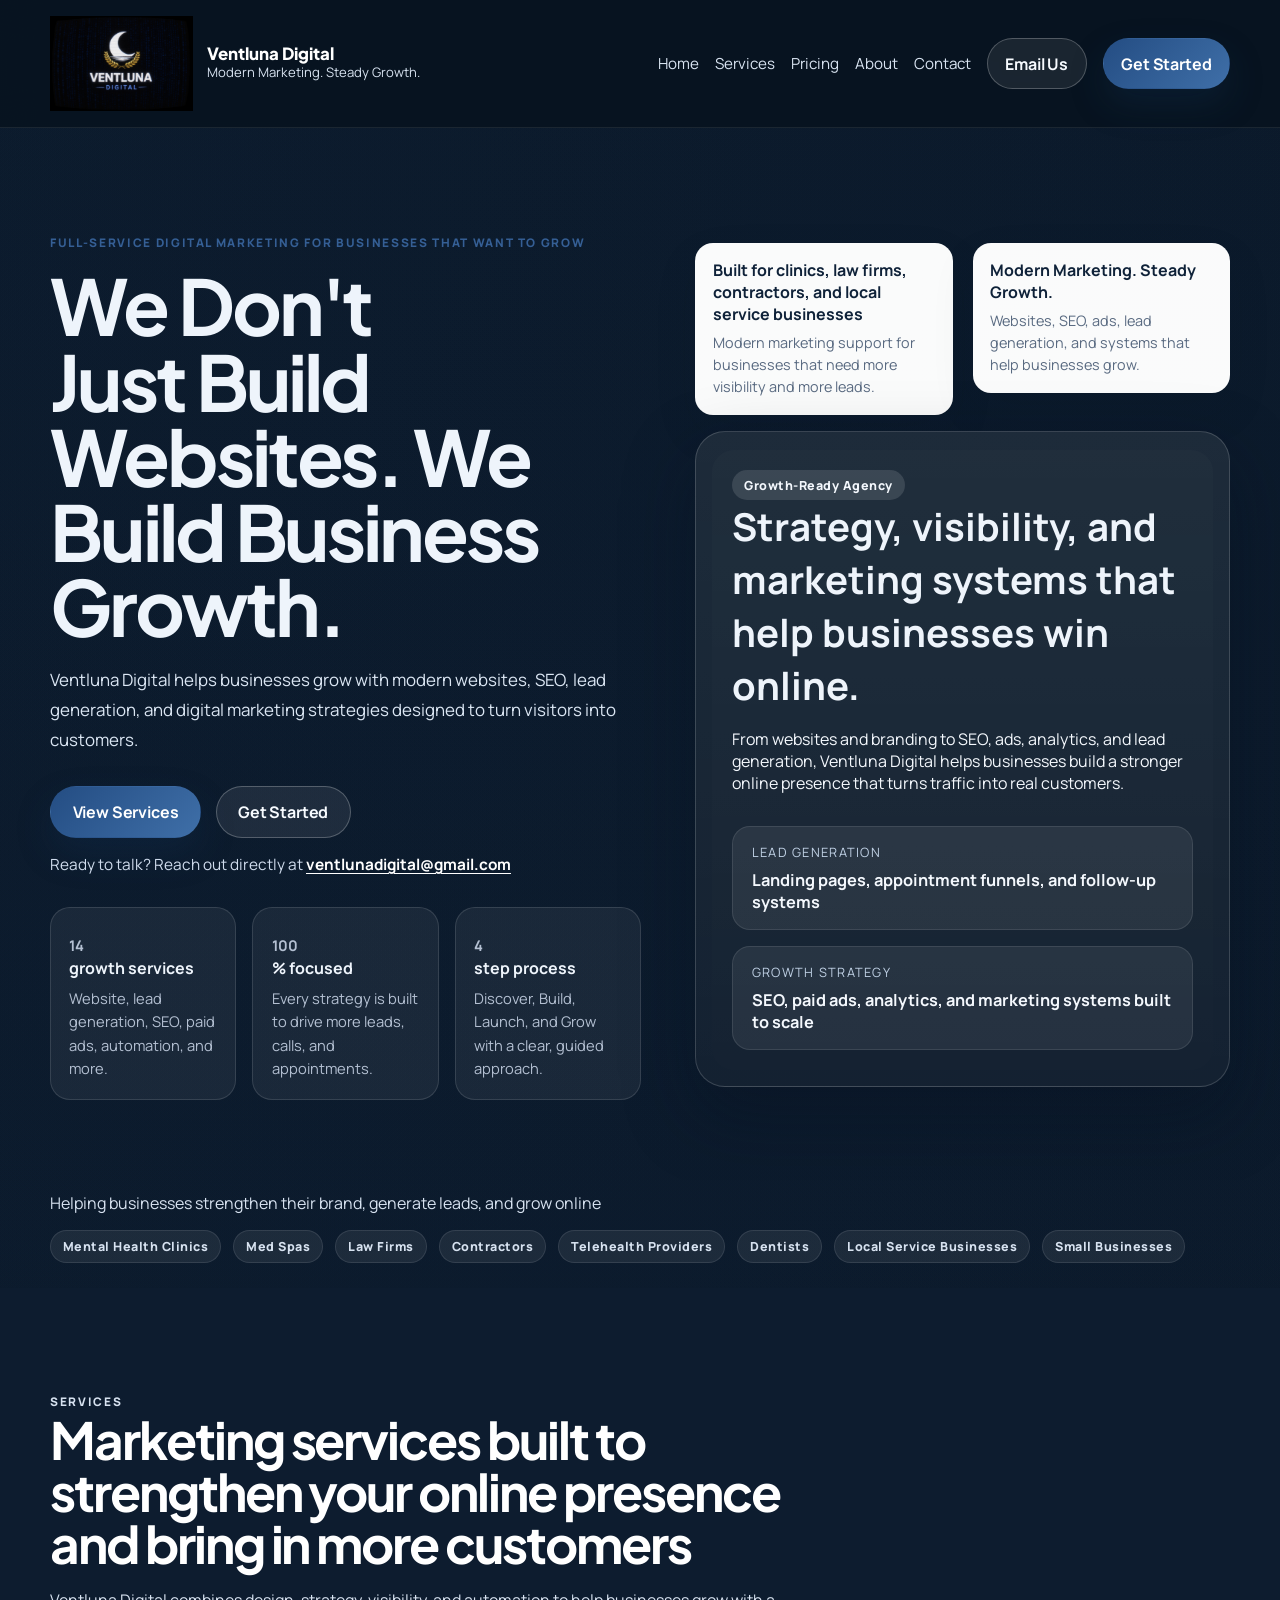
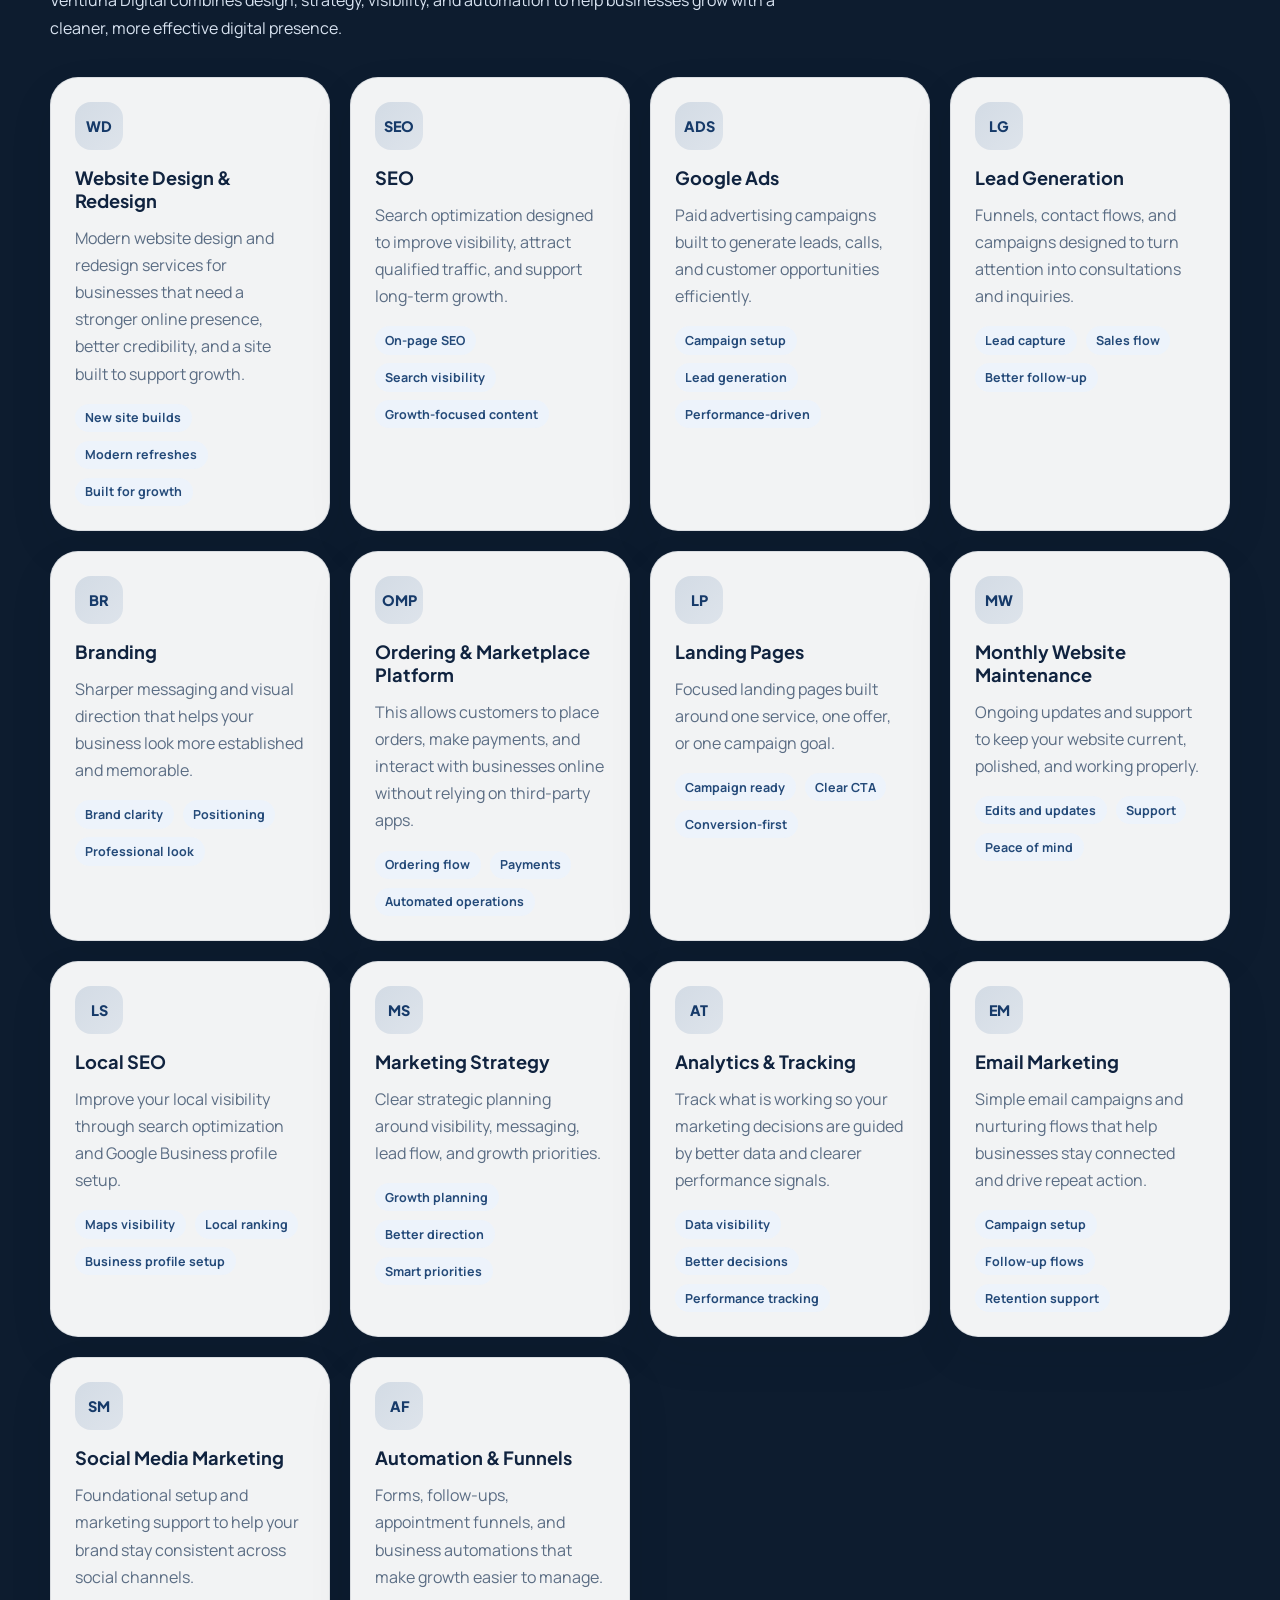
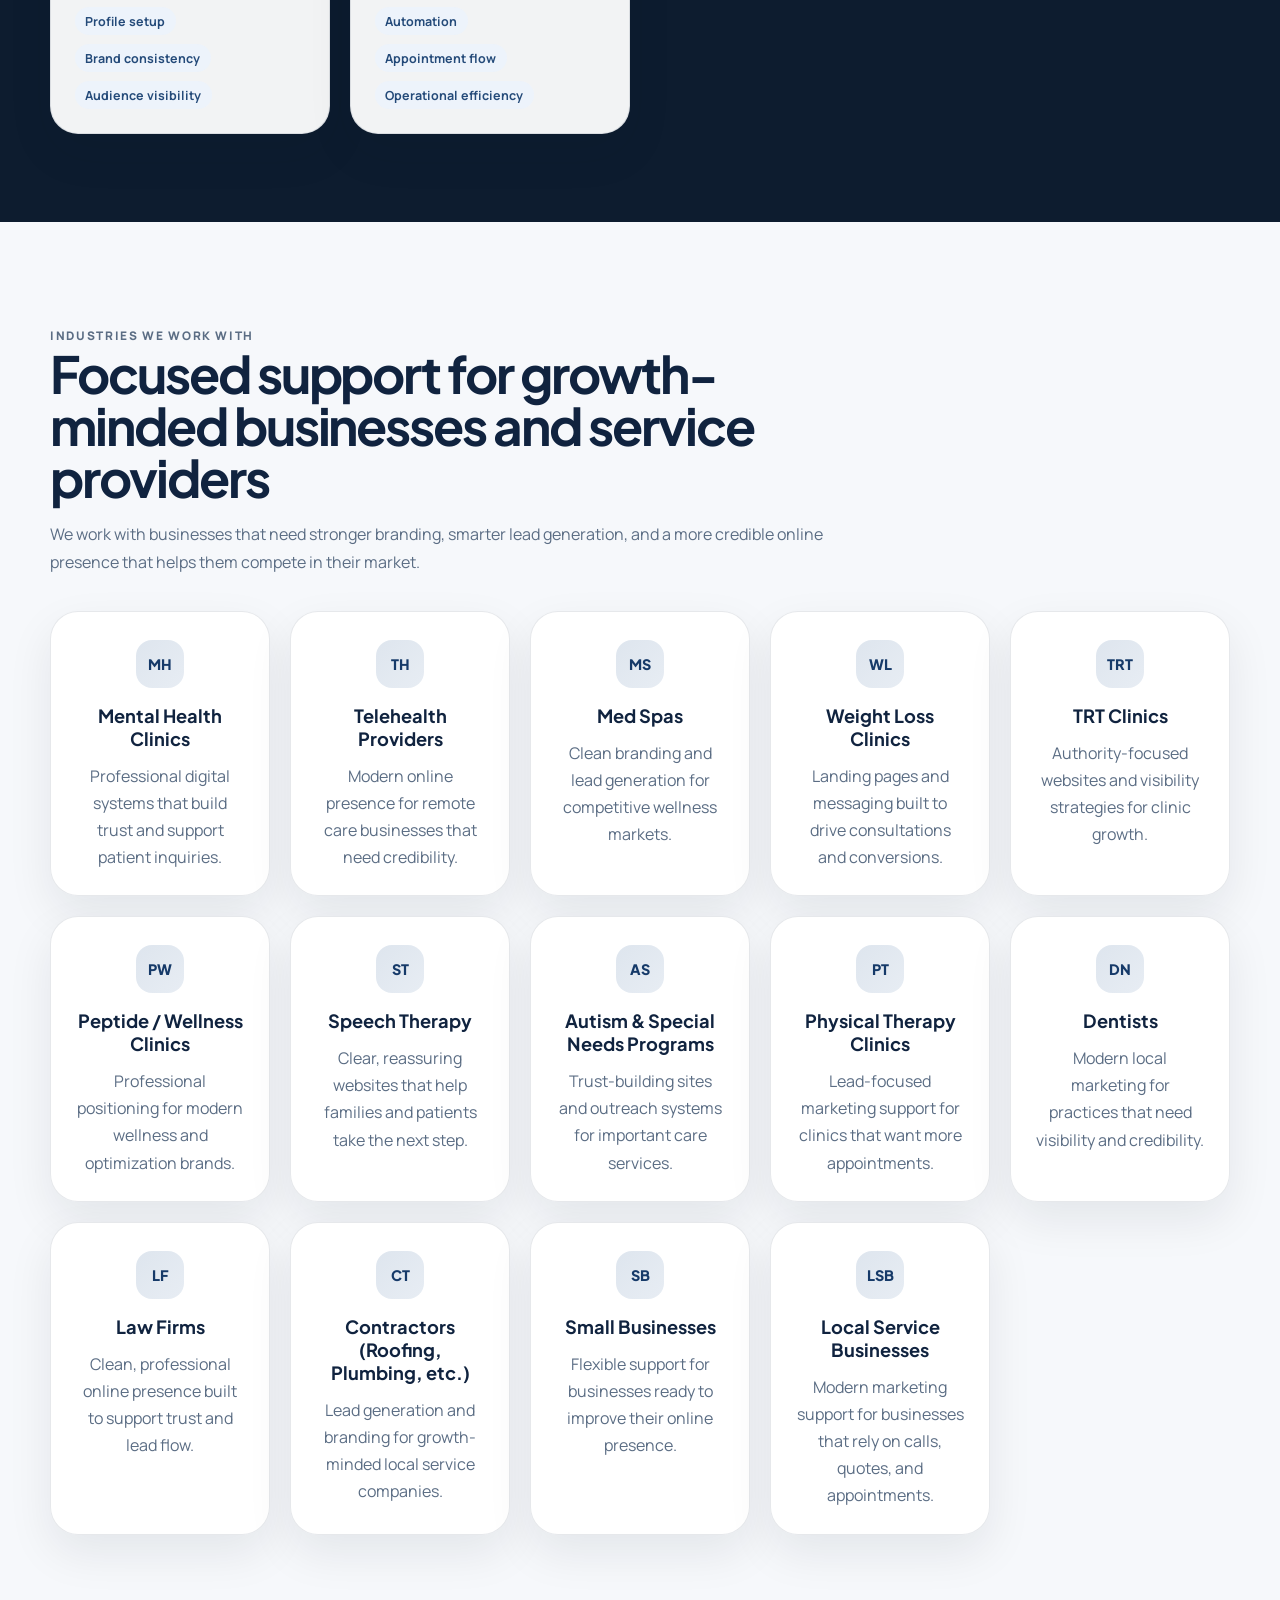
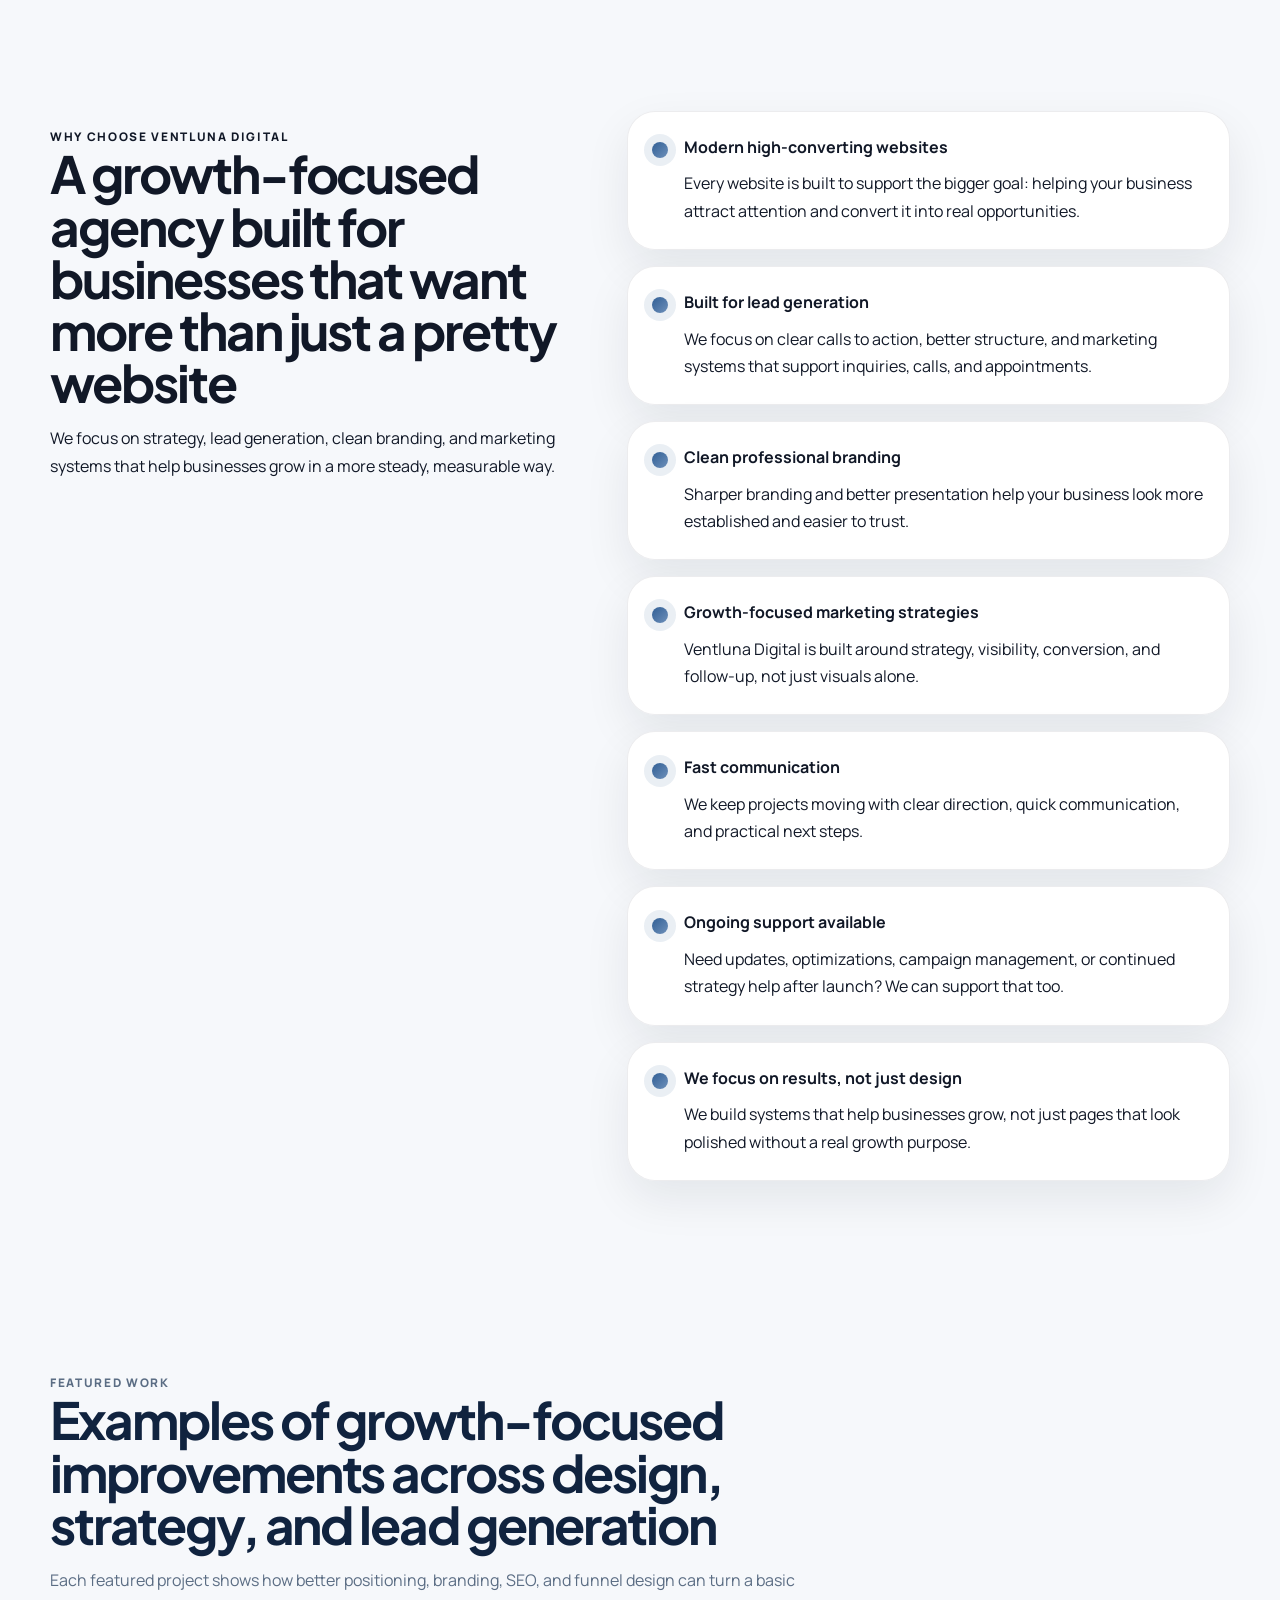
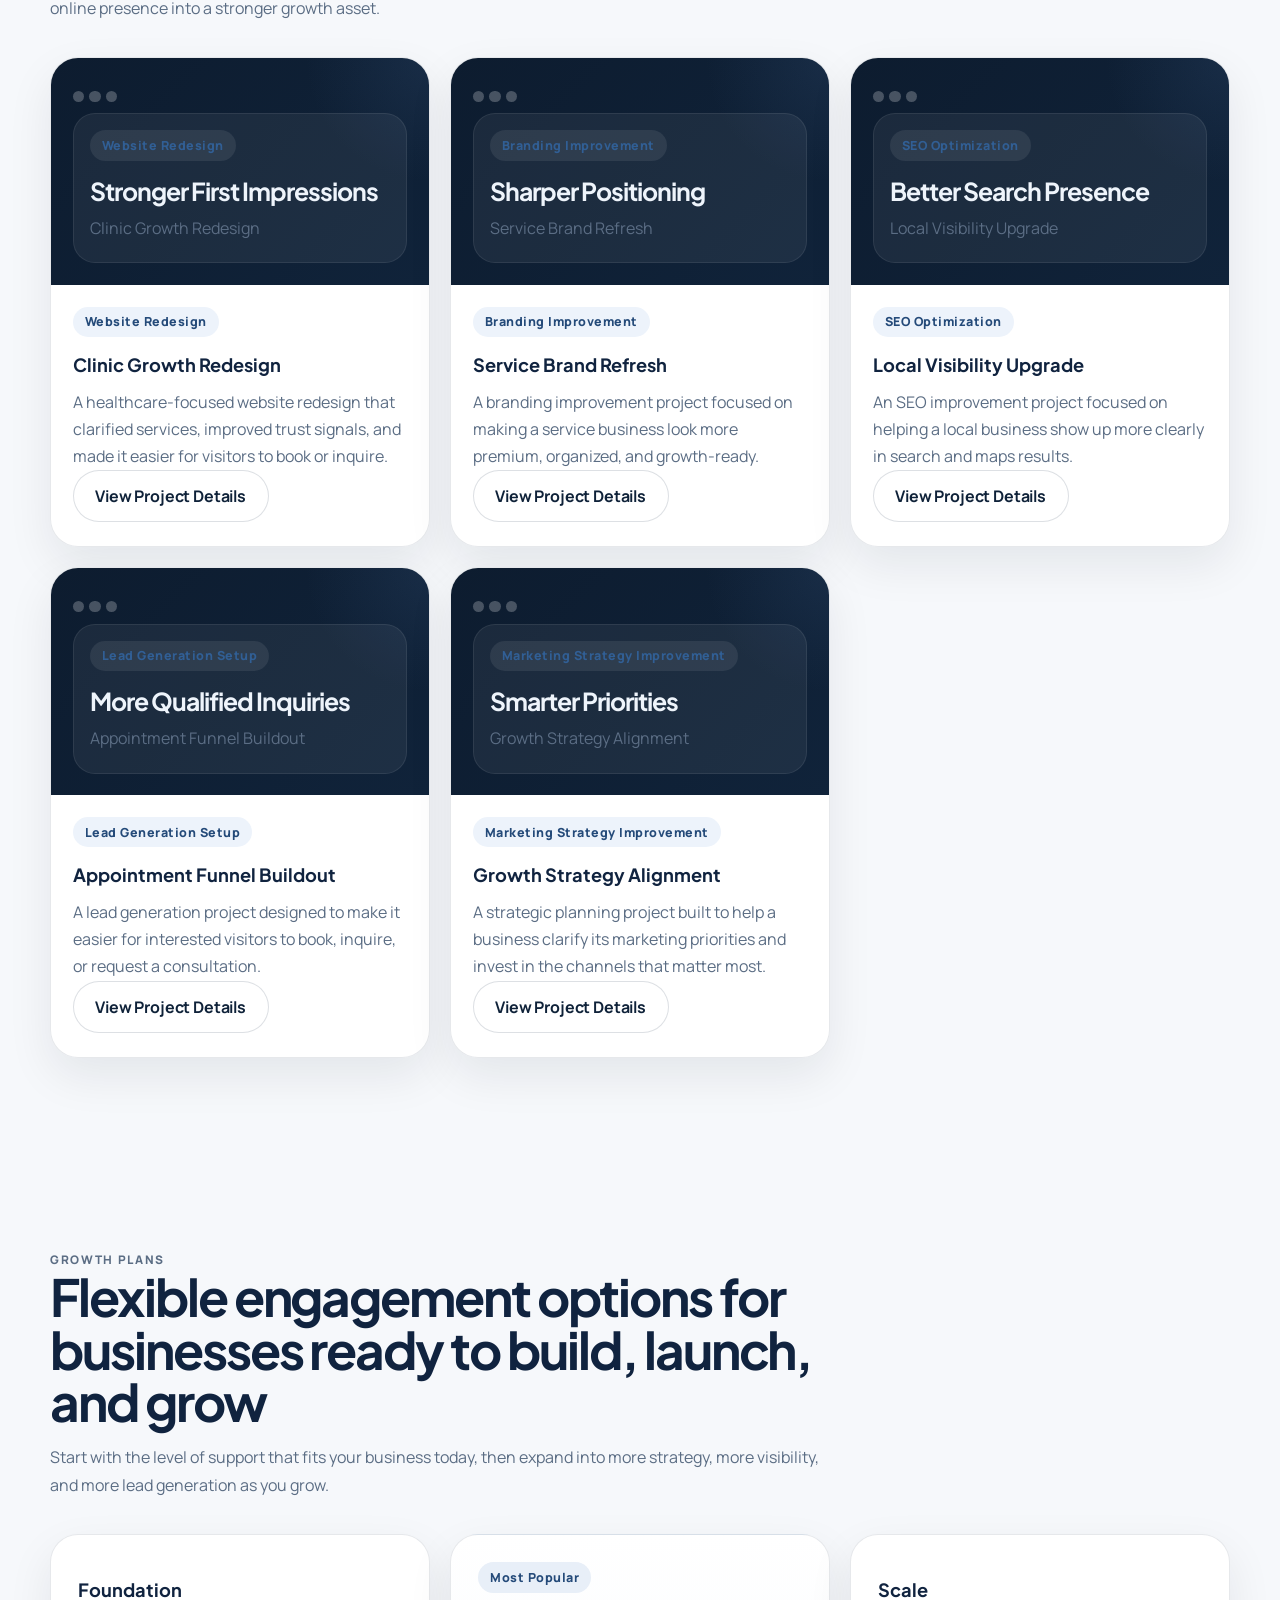
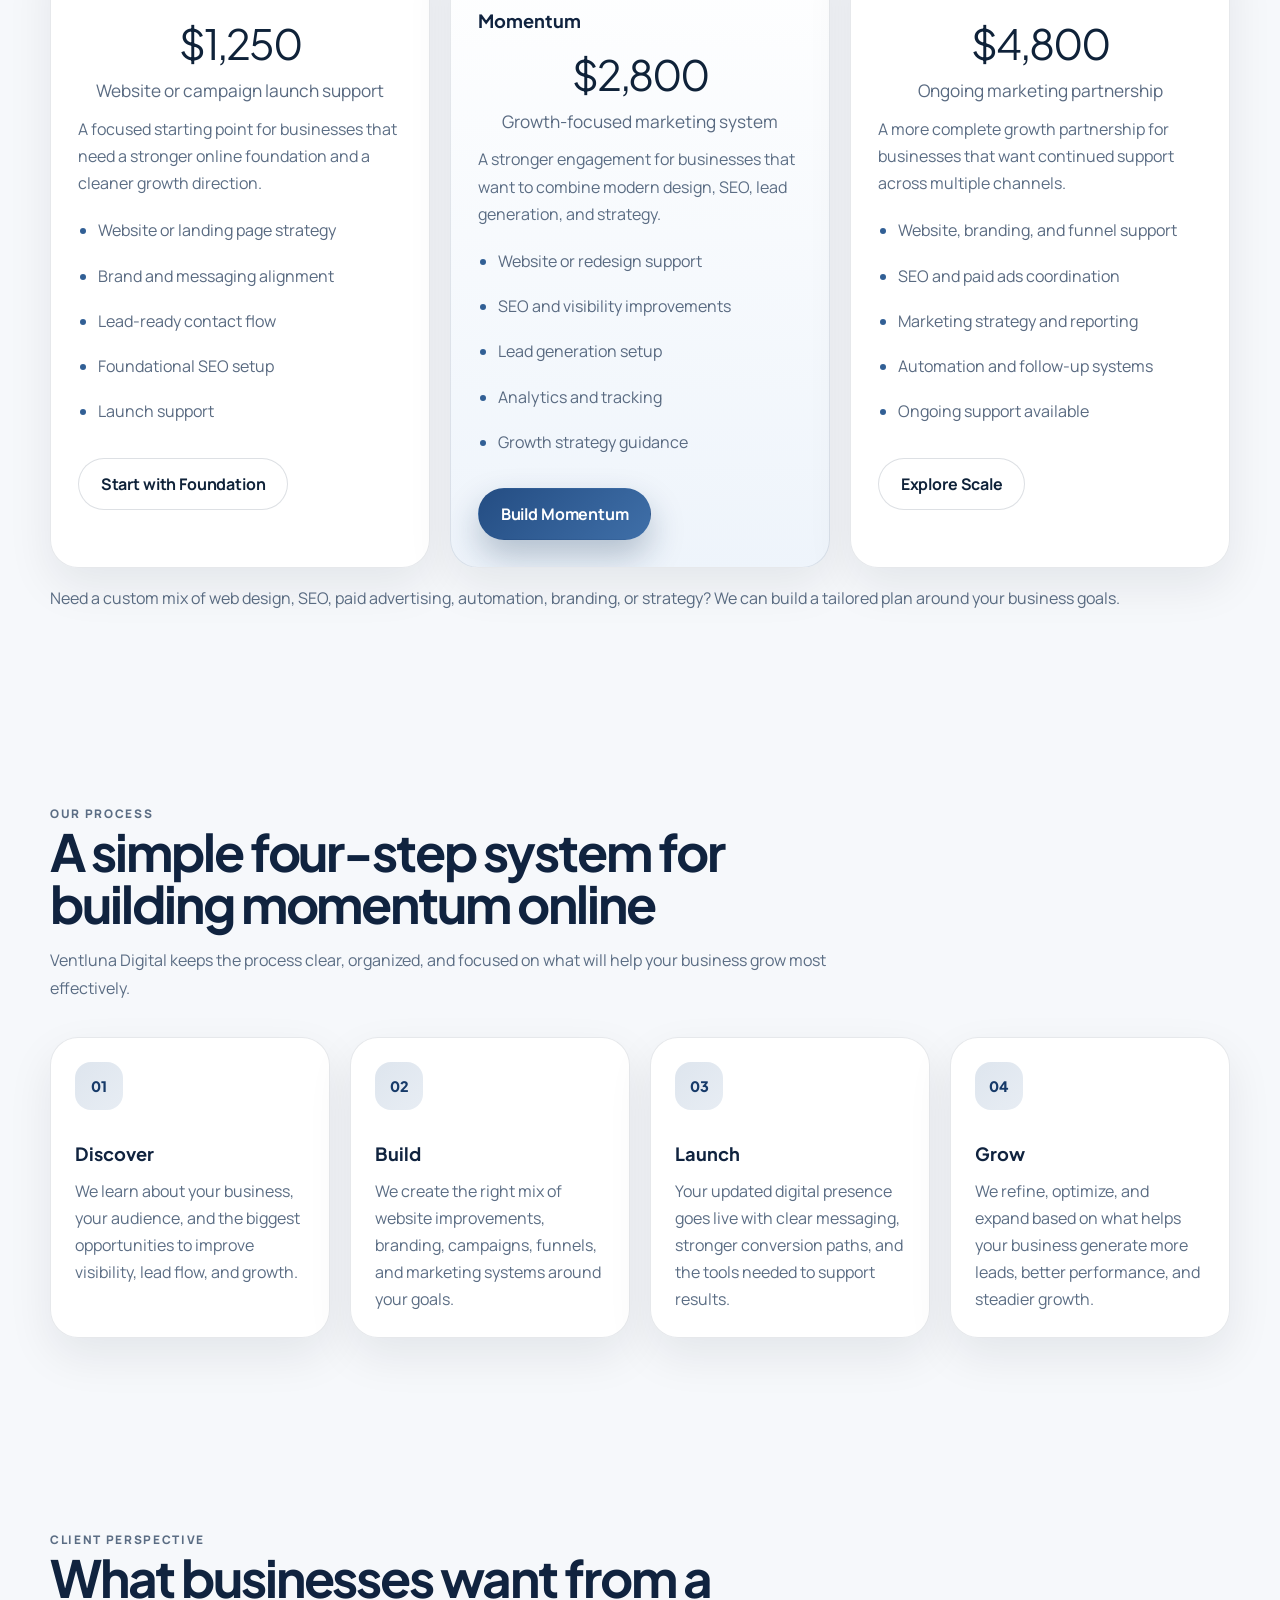
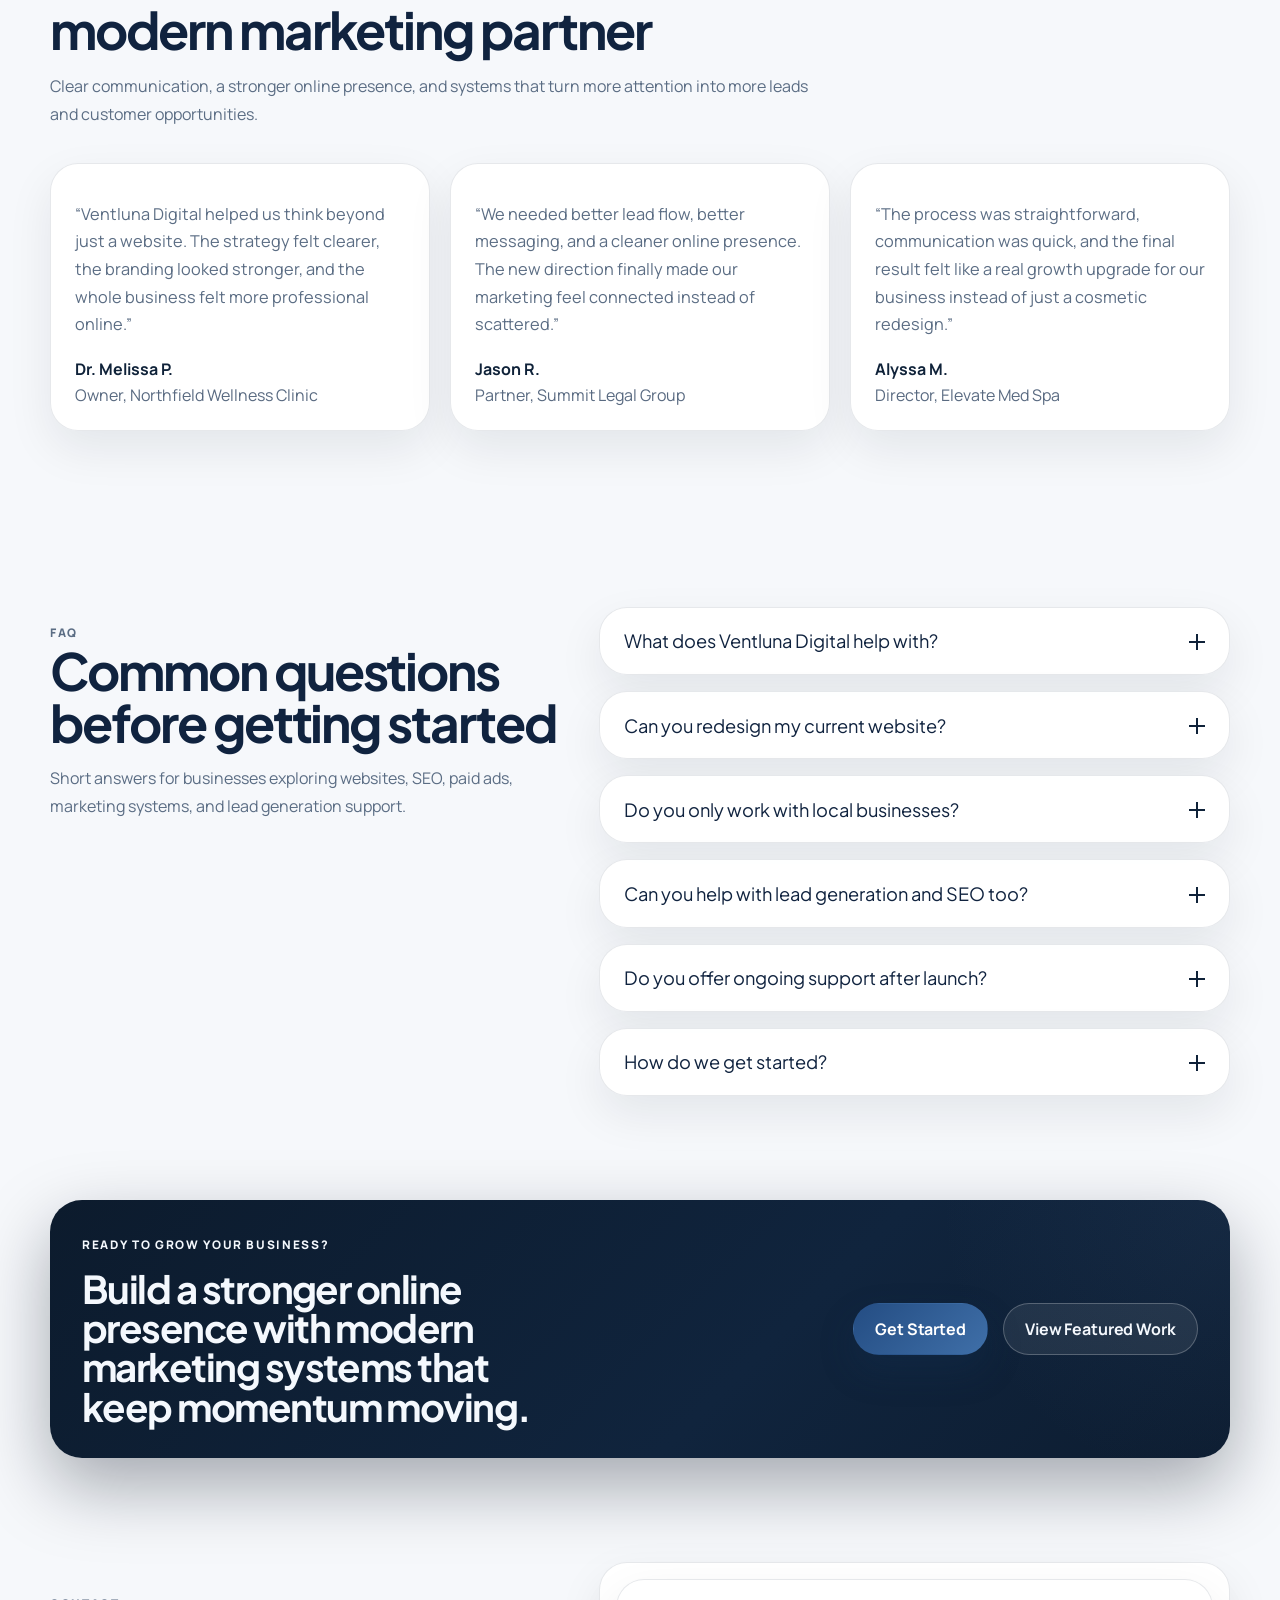
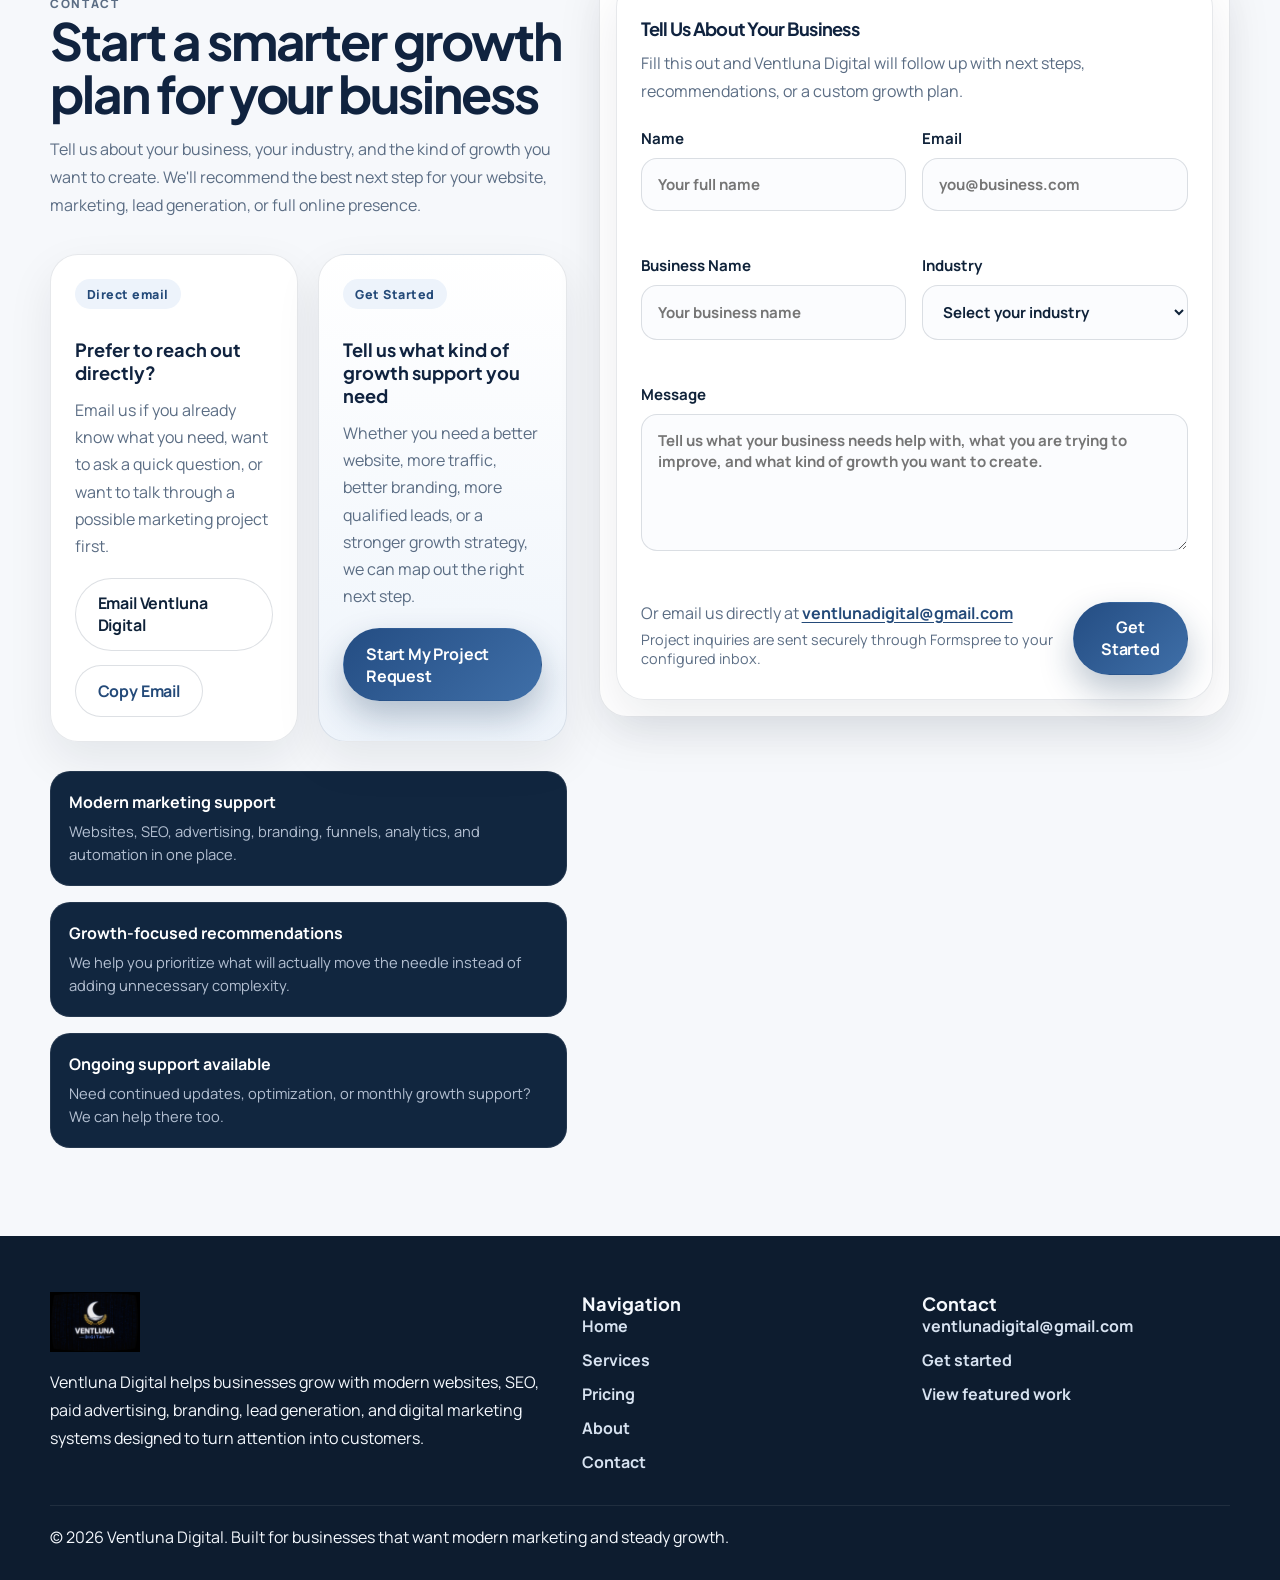
==== commit 6084d3e5: "Updated favicon to Ventluna logo" ====
--- a/index.html
+++ b/index.html
@@ -7,10 +7,8 @@
       name="description"
       content="Ventluna Digital helps businesses grow with modern websites, SEO, lead generation, paid advertising, and digital marketing systems designed to turn visitors into customers."
     />
-    <link rel="icon" href="/favicon.ico" />
-    <link rel="icon" type="image/png" sizes="32x32" href="/favicon-32x32.png" />
-    <link rel="icon" type="image/png" sizes="16x16" href="/favicon-16x16.png" />
-    <link rel="apple-touch-icon" href="/apple-touch-icon.png" />
+    <link rel="icon" type="image/png" href="images/ventlunalogo.png" />
+    <link rel="shortcut icon" href="images/ventlunalogo.png" />
     <title>Ventluna Digital | Modern Marketing. Steady Growth.</title>
     <link rel="preconnect" href="https://fonts.googleapis.com" />
     <link rel="preconnect" href="https://fonts.gstatic.com" crossorigin />
--- a/styles.css
+++ b/styles.css
@@ -2545,3 +2545,22 @@
     linear-gradient(180deg, rgba(255, 255, 255, 0.08), rgba(255, 255, 255, 0.035)),
     rgba(11, 26, 42, 0.82);
 }
+
+/* Remove top accent bars from cards sitewide */
+.service-card::before,
+.industry-card::before,
+.portfolio-card::before,
+.pricing-card.featured::before,
+.contact-card-highlight::before {
+  display: none;
+}
+
+/* Founder card role line */
+.founder-role {
+  margin: 0.4rem 0 0;
+  color: #d7e2f0;
+  font-size: 0.92rem;
+  font-weight: 700;
+  letter-spacing: 0.04em;
+  text-transform: uppercase;
+}
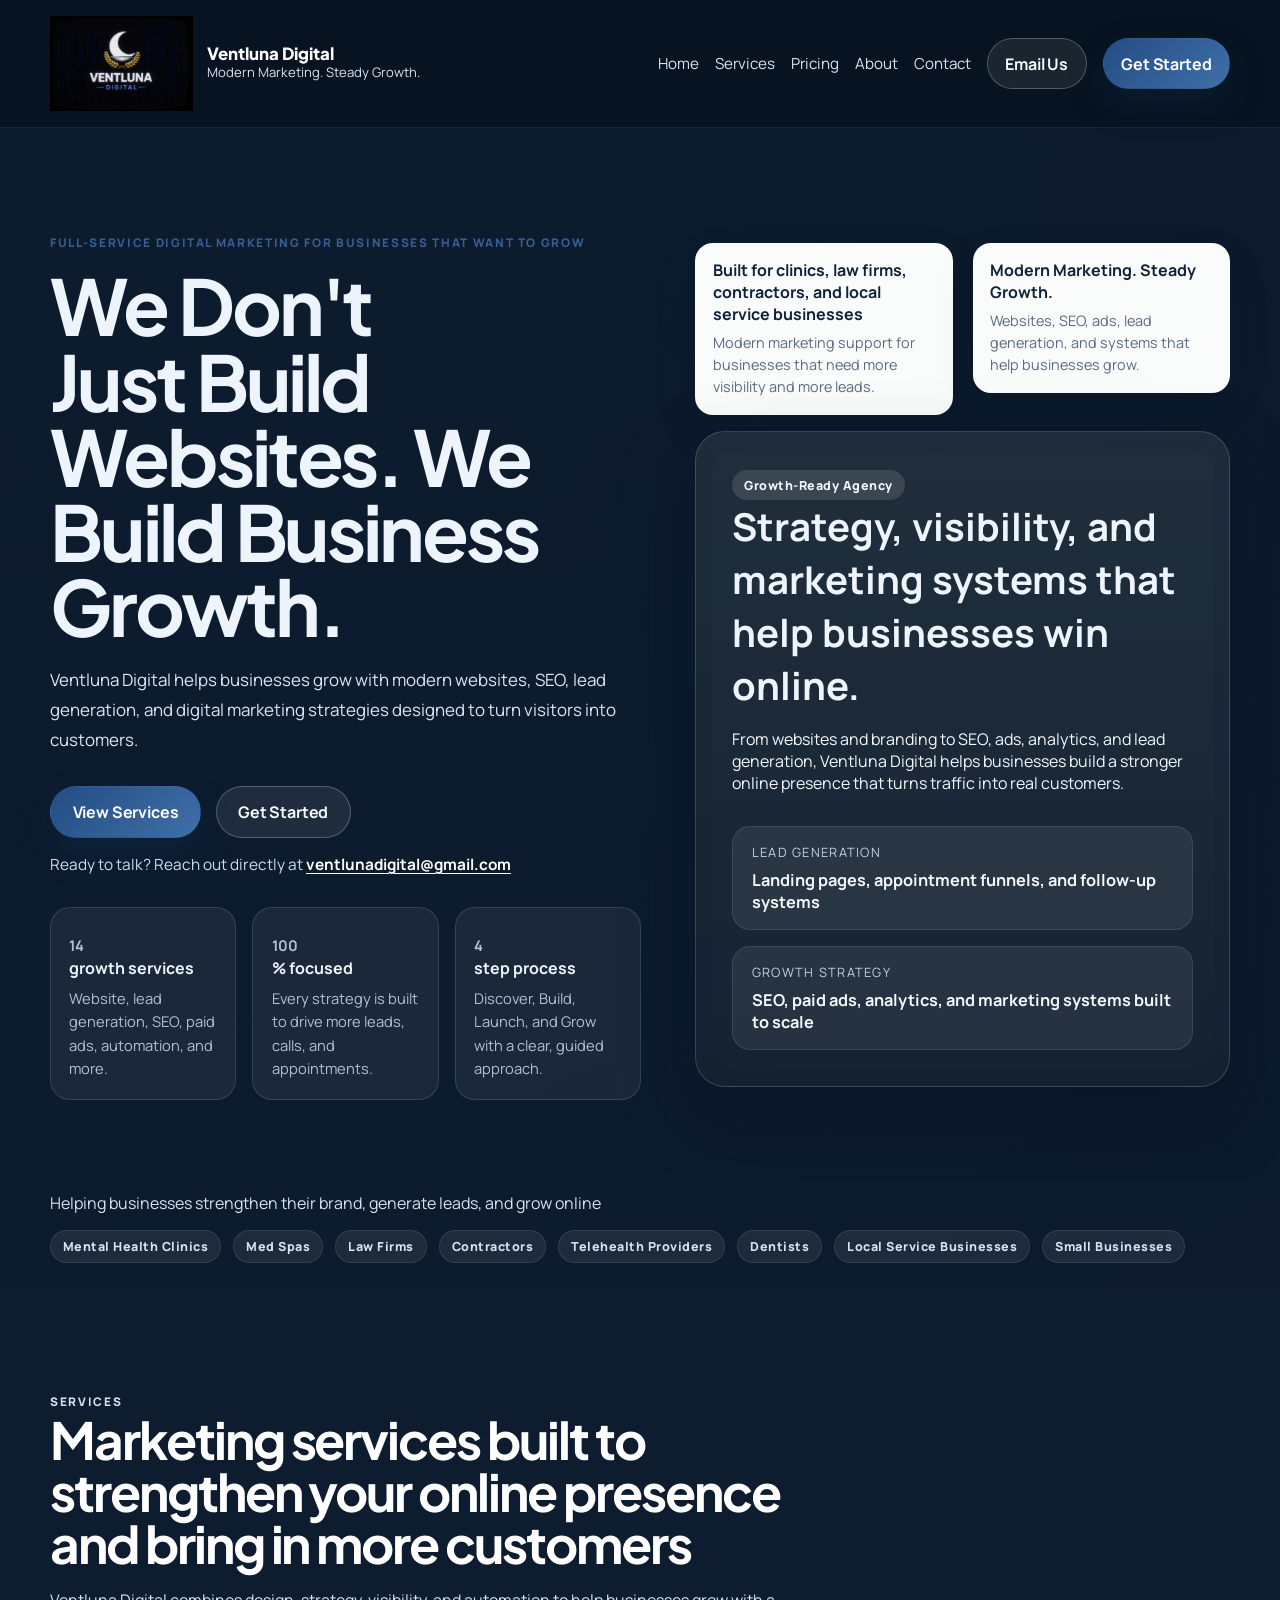
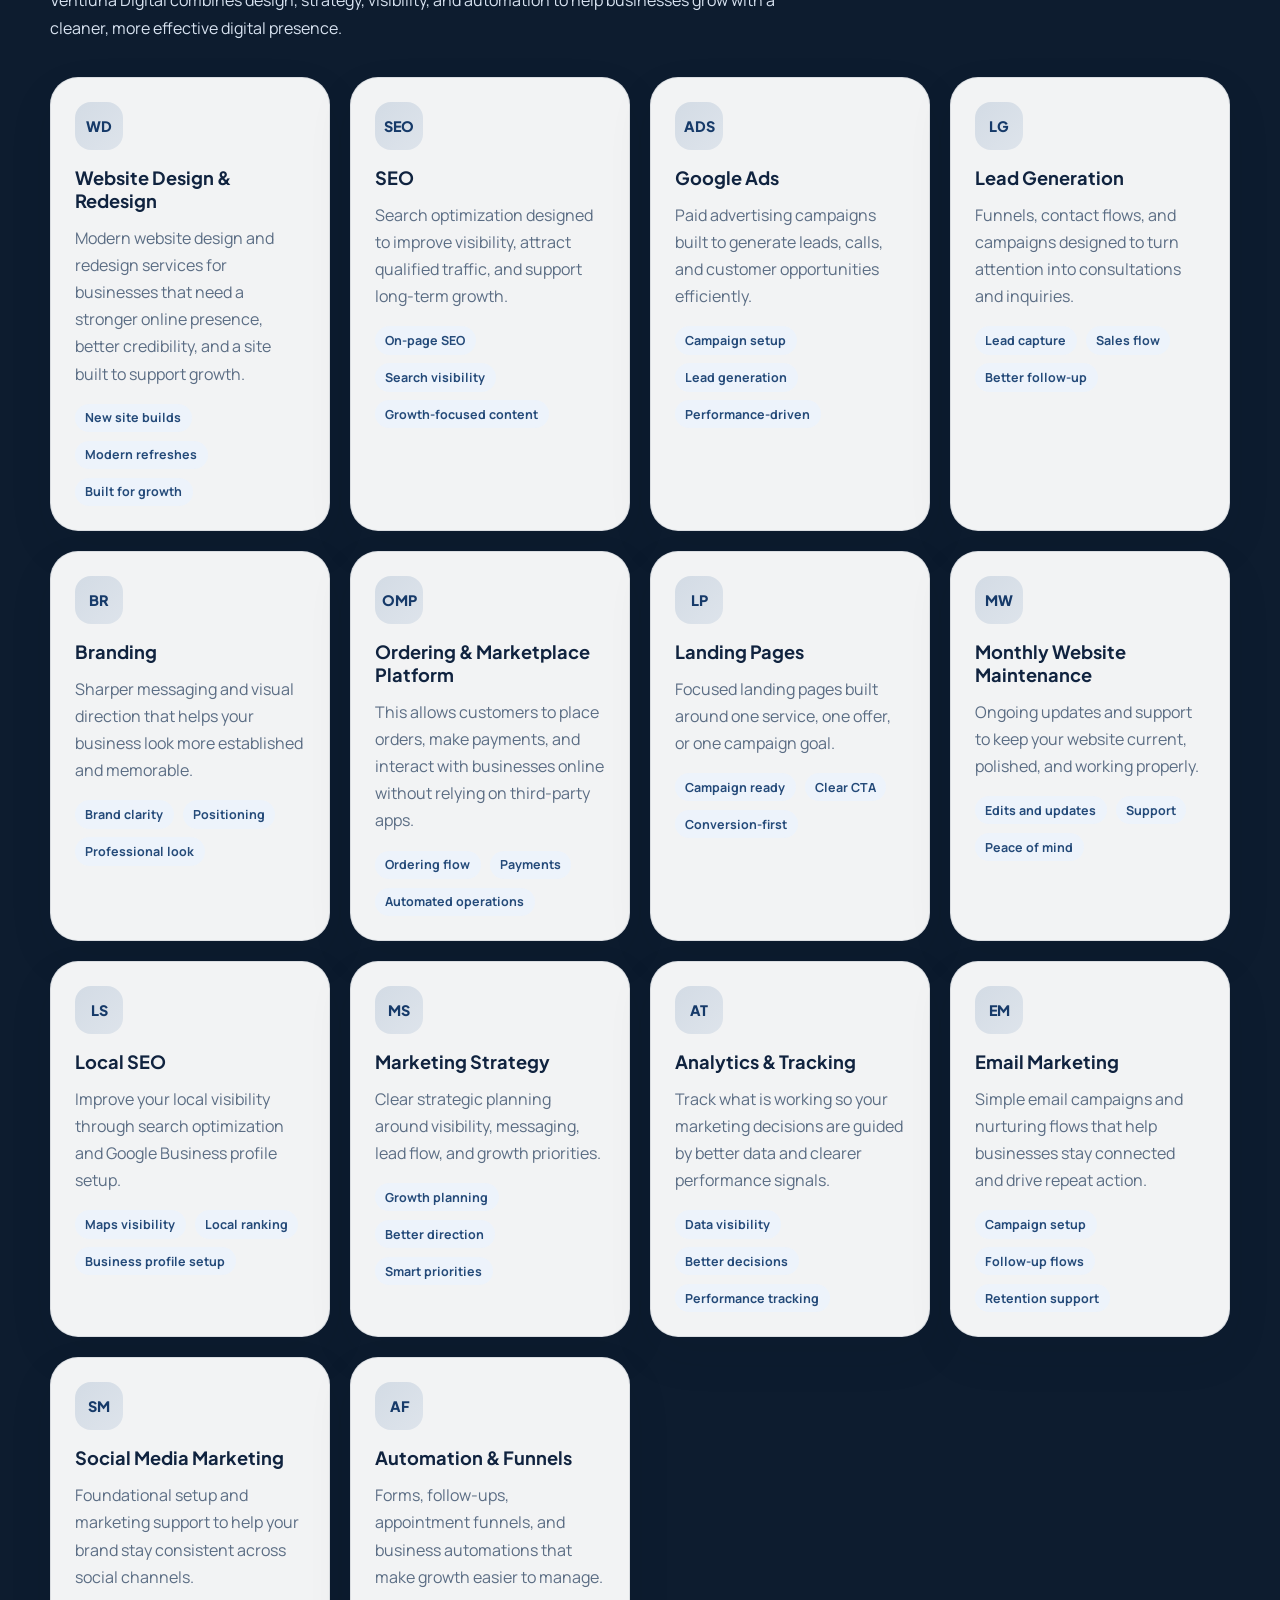
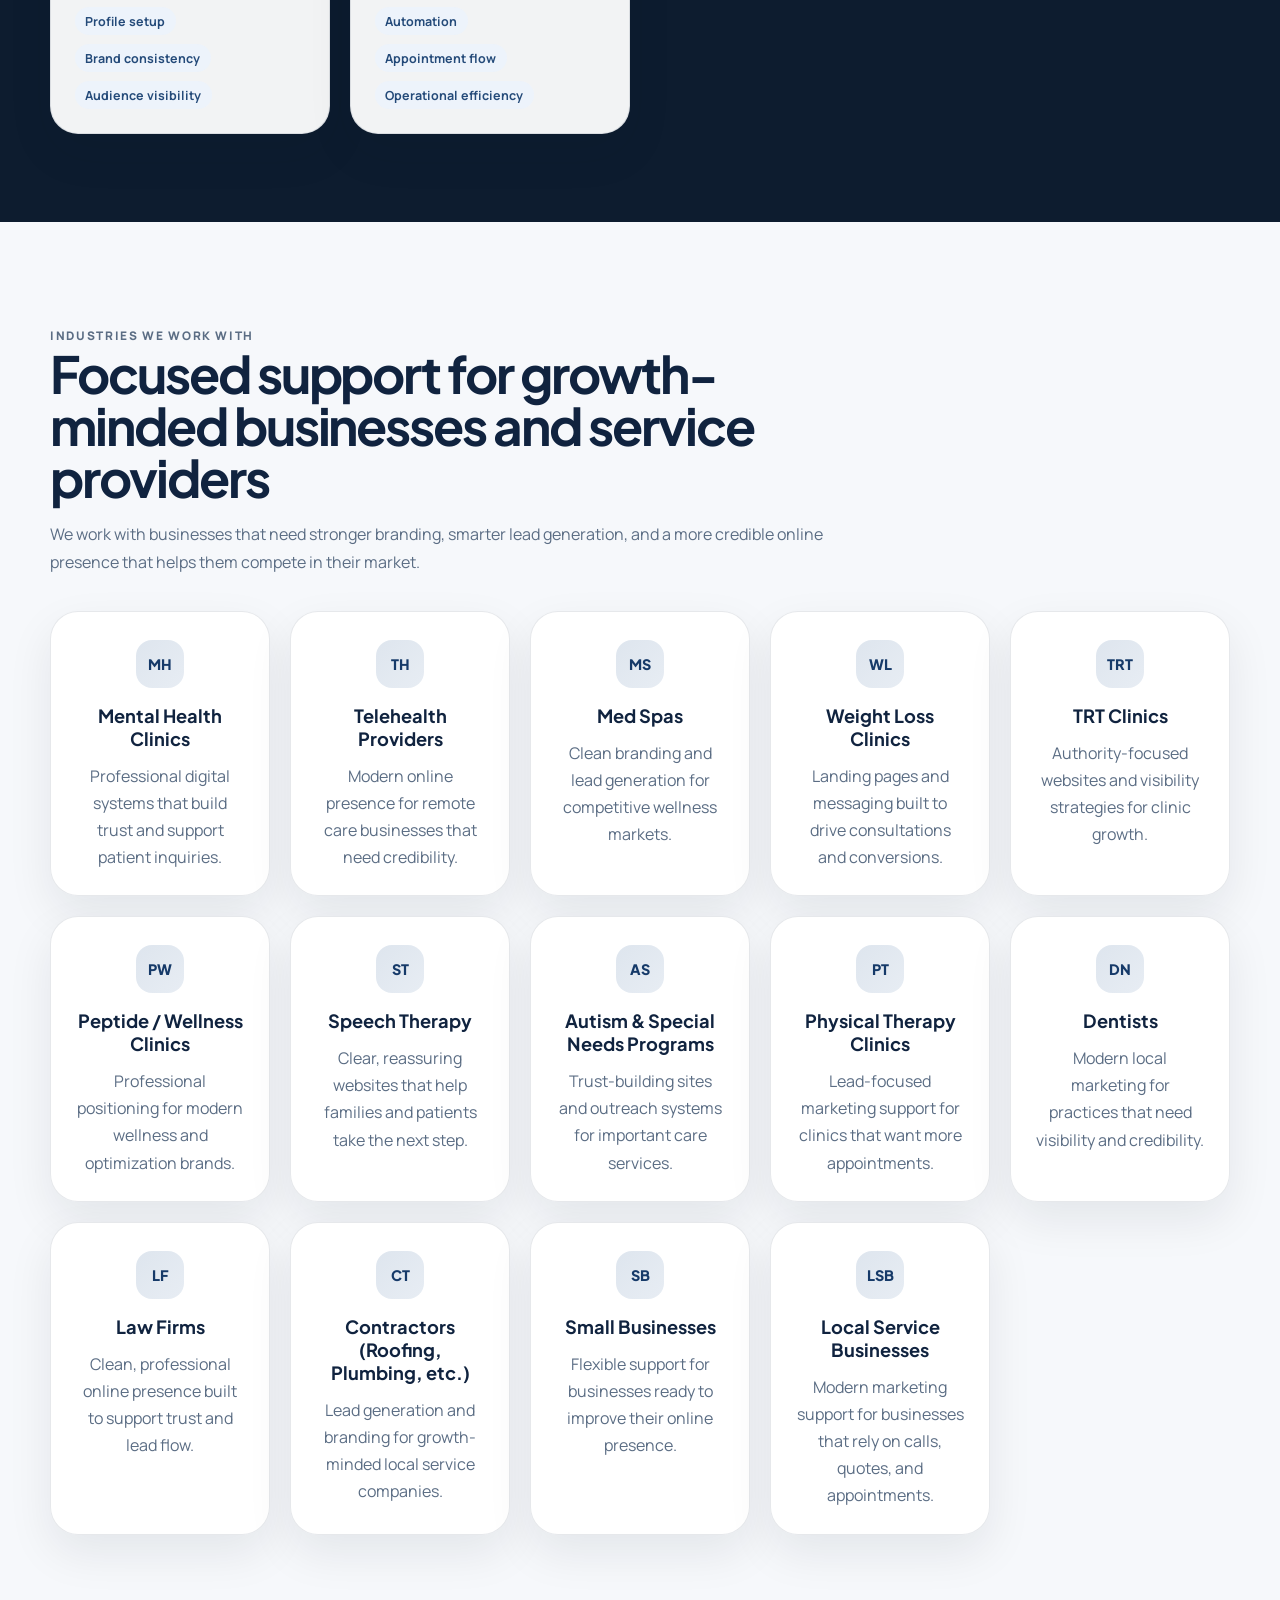
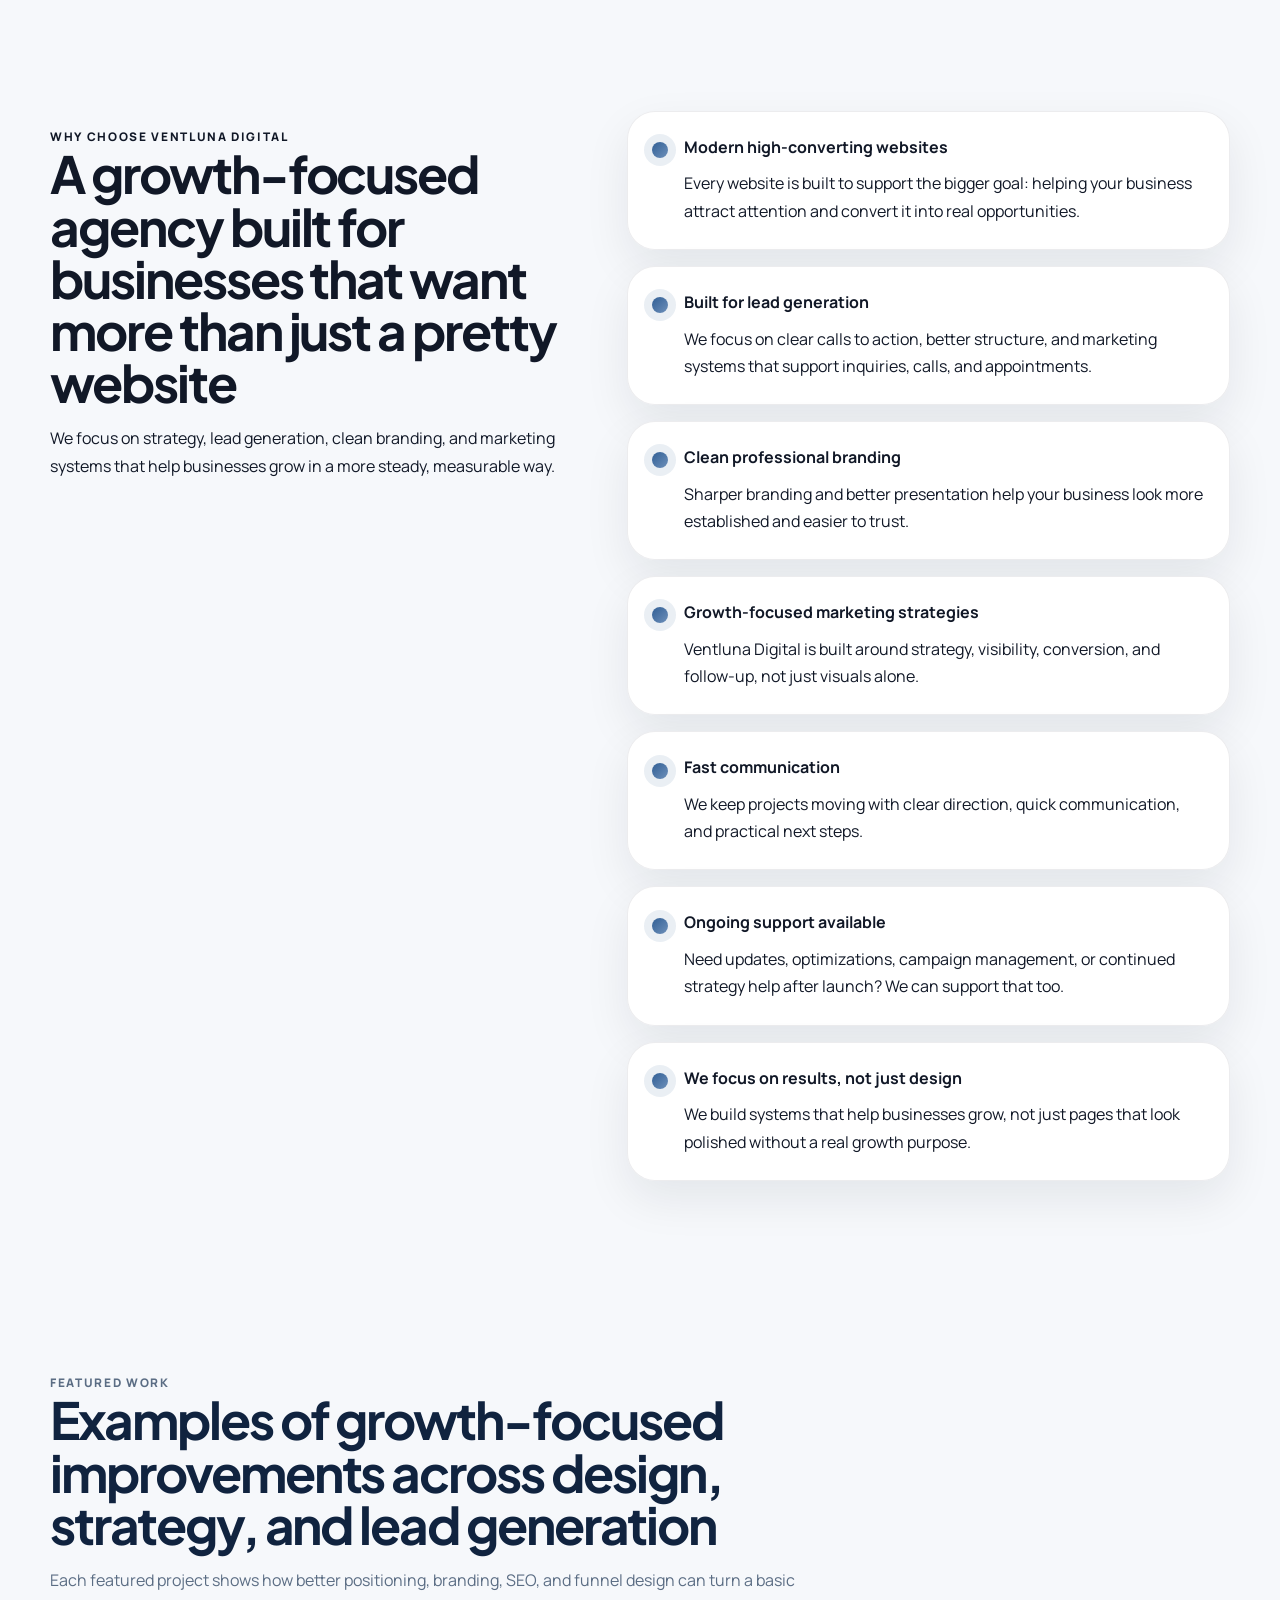
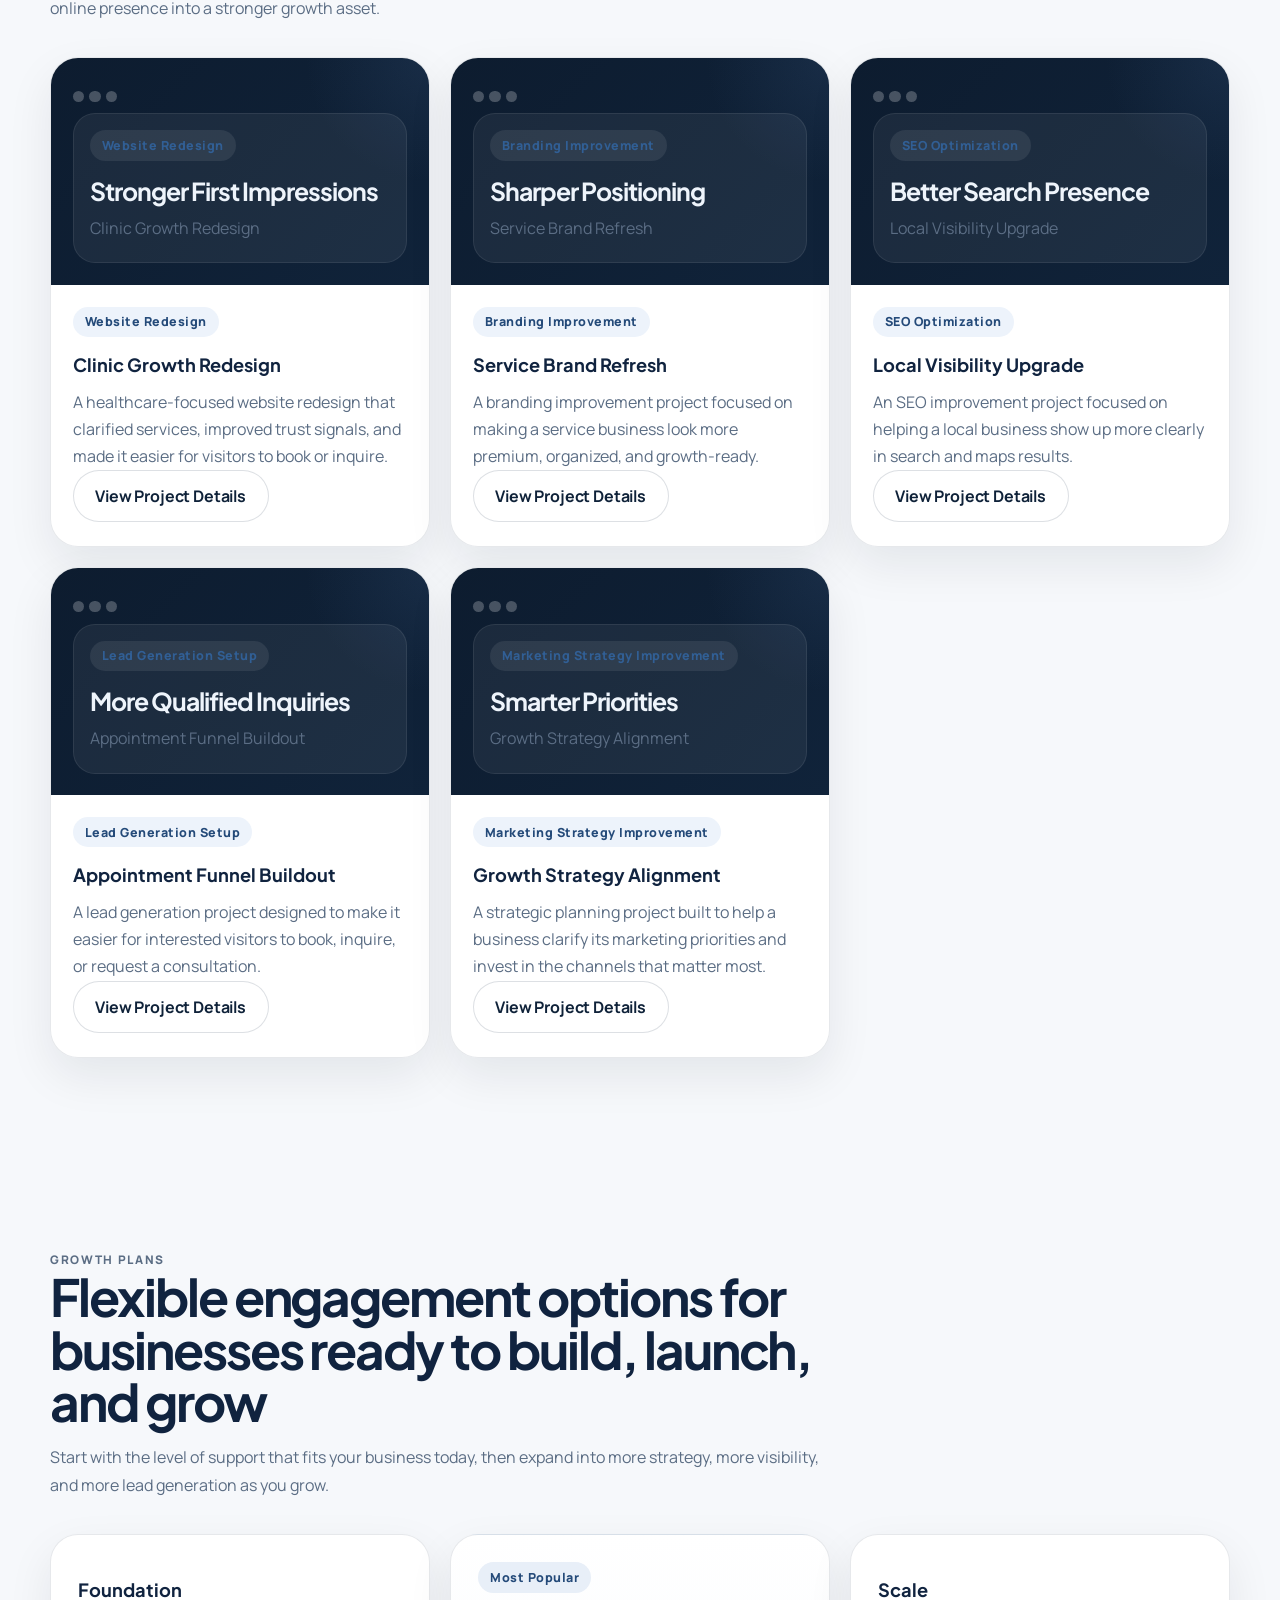
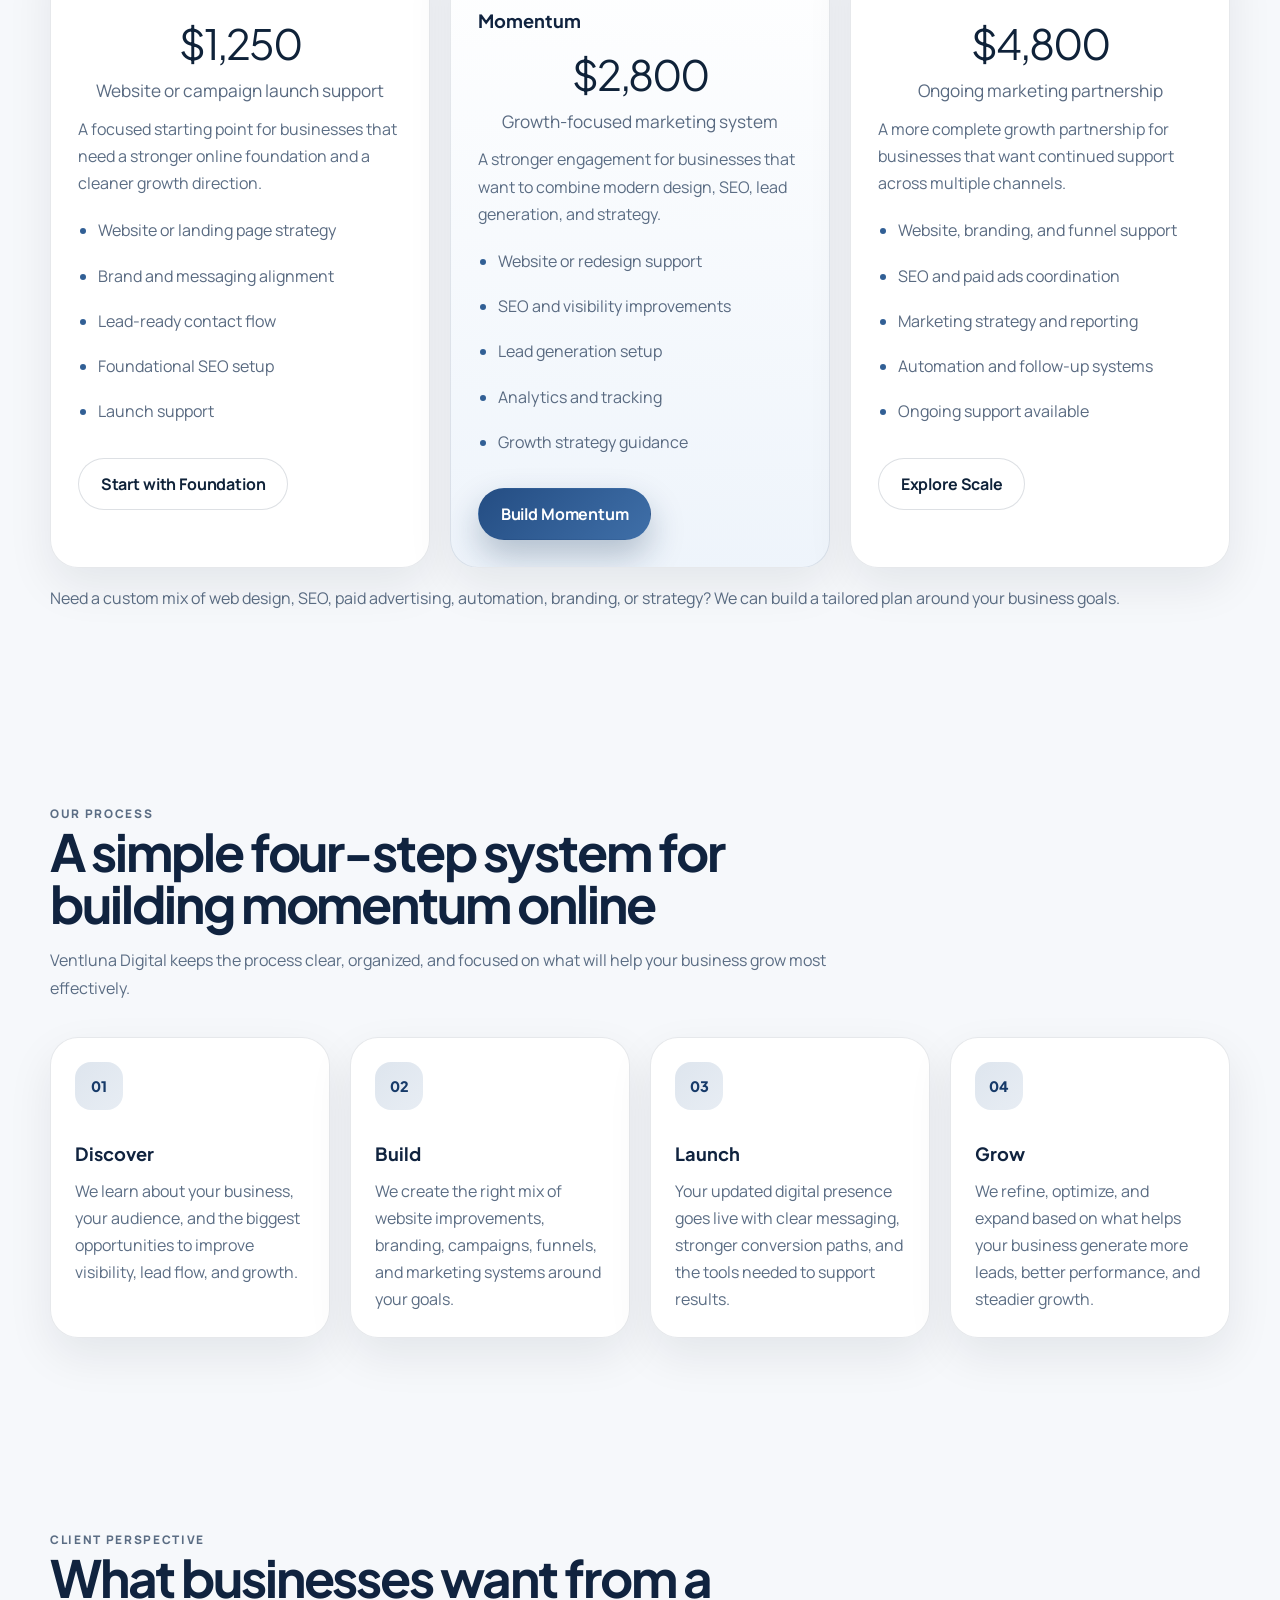
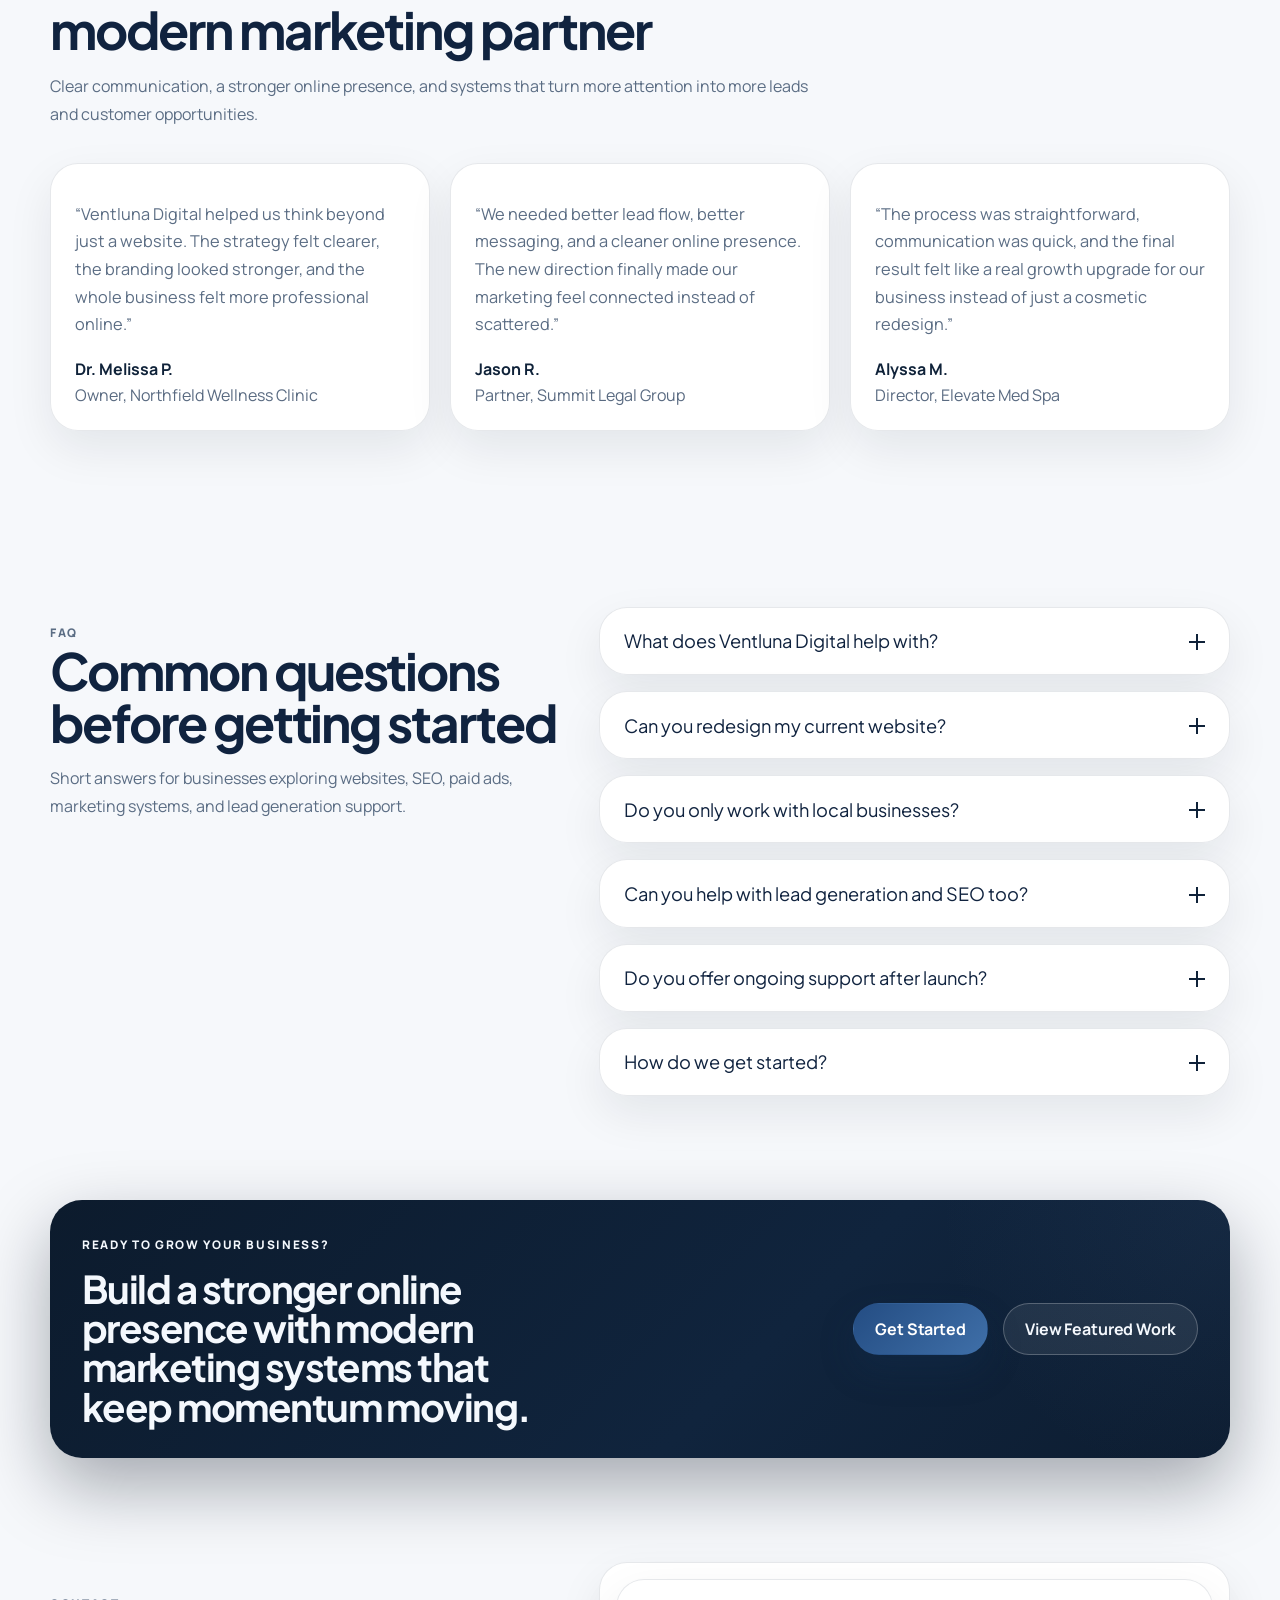
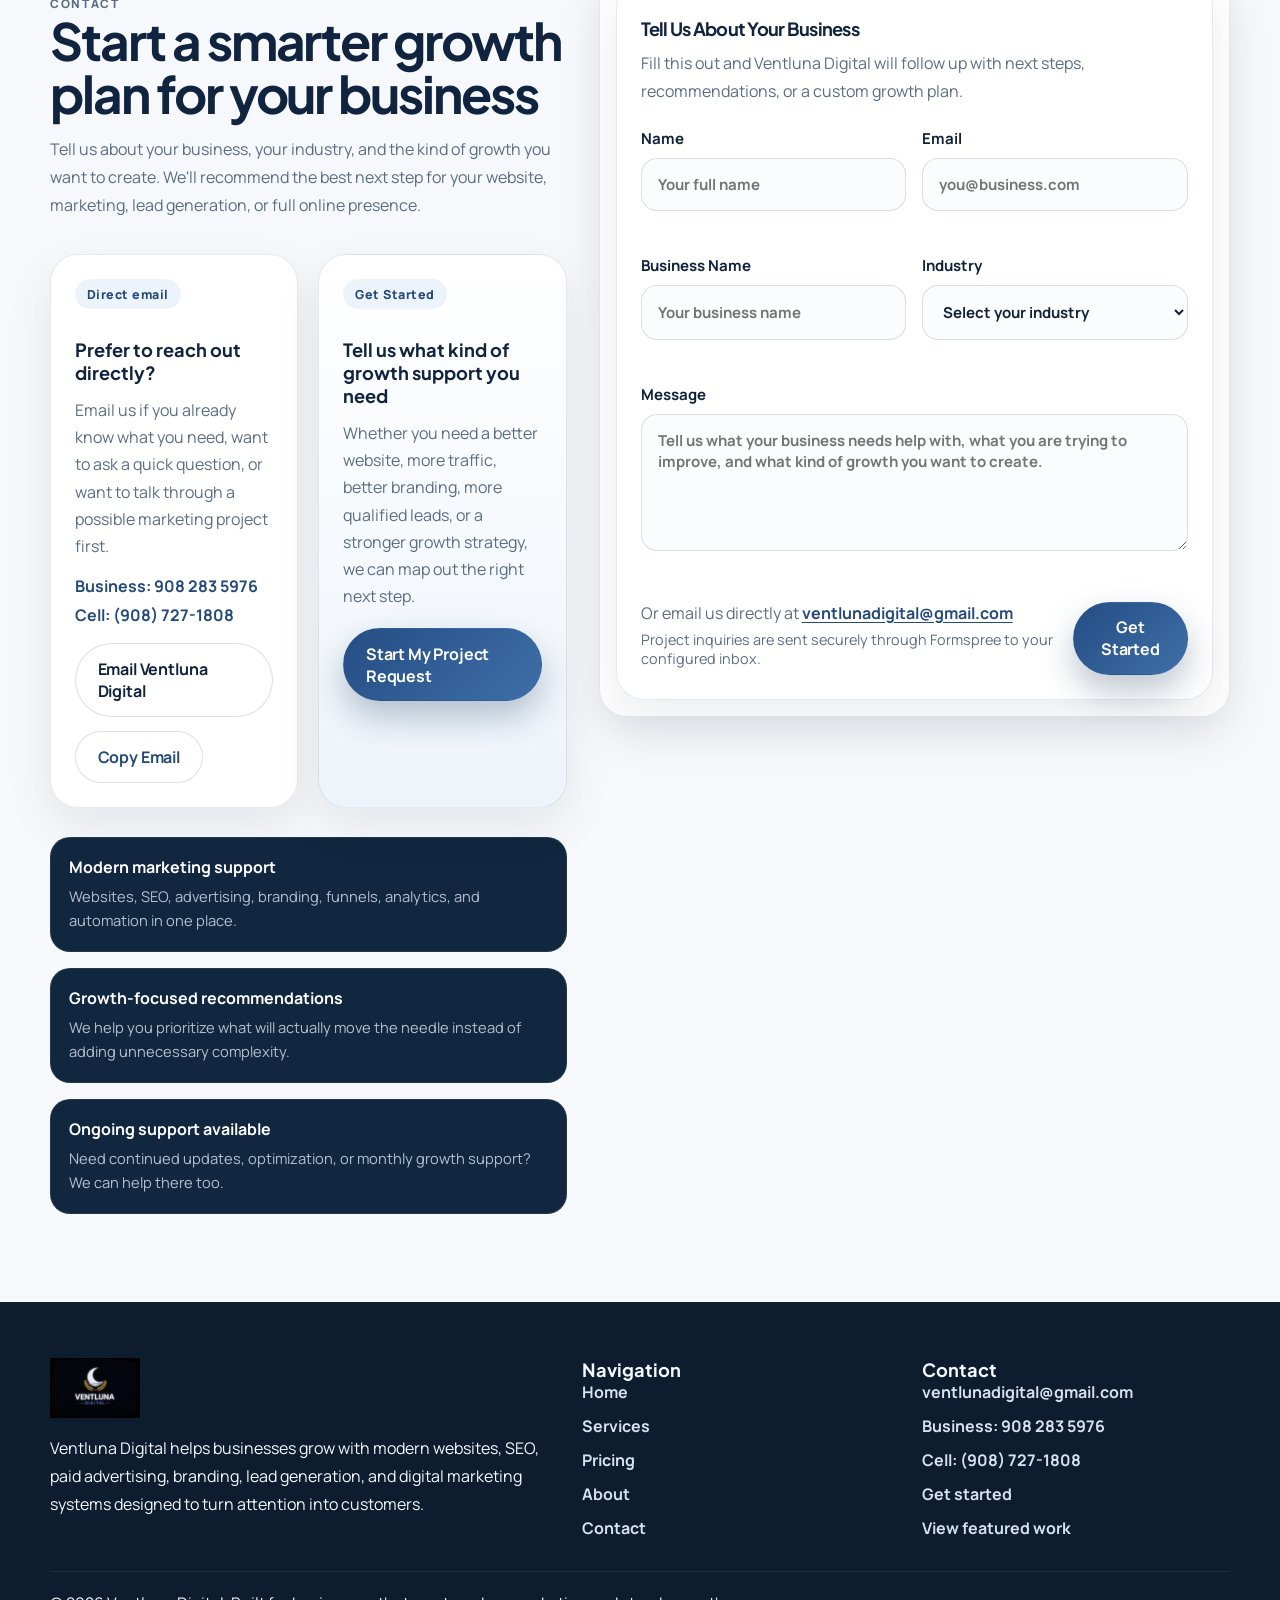
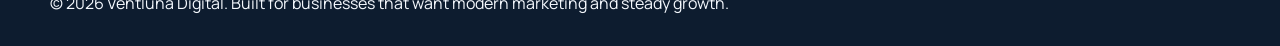
==== commit 913b14f1: "Added second phone number (908-727-1808) to contact section" ====
--- a/index.html
+++ b/index.html
@@ -287,6 +287,10 @@
                     Email us if you already know what you need, want to ask a quick question, or want to
                     talk through a possible marketing project first.
                   </p>
+                  <div class="contact-phone-list" aria-label="Phone numbers">
+                    <a href="tel:9082835976">Business: 908 283 5976</a>
+                    <a href="tel:9087271808">Cell: (908) 727-1808</a>
+                  </div>
                   <div class="contact-card-actions">
                     <a class="button button-secondary contact-button" href="mailto:ventlunadigital@gmail.com">Email Ventluna Digital</a>
                     <button class="button button-ghost copy-email-button" type="button" data-copy-email="ventlunadigital@gmail.com">
@@ -439,6 +443,8 @@
             <h3>Contact</h3>
             <div class="footer-links">
               <a href="mailto:ventlunadigital@gmail.com">ventlunadigital@gmail.com</a>
+              <a href="tel:9082835976">Business: 908 283 5976</a>
+              <a href="tel:9087271808">Cell: (908) 727-1808</a>
               <a href="#contact" data-scroll>Get started</a>
               <a href="#portfolio" data-scroll>View featured work</a>
             </div>
--- a/styles.css
+++ b/styles.css
@@ -2564,3 +2564,45 @@
   letter-spacing: 0.04em;
   text-transform: uppercase;
 }
+
+/* Noah name mobile-only inline layout */
+.noah-name-container span {
+  display: block;
+}
+
+@media (max-width: 768px) {
+  .noah-name-container {
+    display: inline-flex;
+    gap: 0.35rem;
+    align-items: center;
+    flex-wrap: nowrap;
+  }
+
+  .noah-name-container span {
+    display: inline;
+  }
+}
+
+/* Noah founder card mobile stacking correction */
+@media (max-width: 768px) {
+  .noah-name-container {
+    display: block;
+    white-space: nowrap;
+  }
+
+  .noah-name-container span {
+    display: inline;
+  }
+}
+
+/* Contact phone number list */
+.contact-phone-list {
+  display: grid;
+  gap: 0.45rem;
+  margin-top: 0.9rem;
+}
+
+.contact-phone-list a {
+  color: #244a79;
+  font-weight: 700;
+}
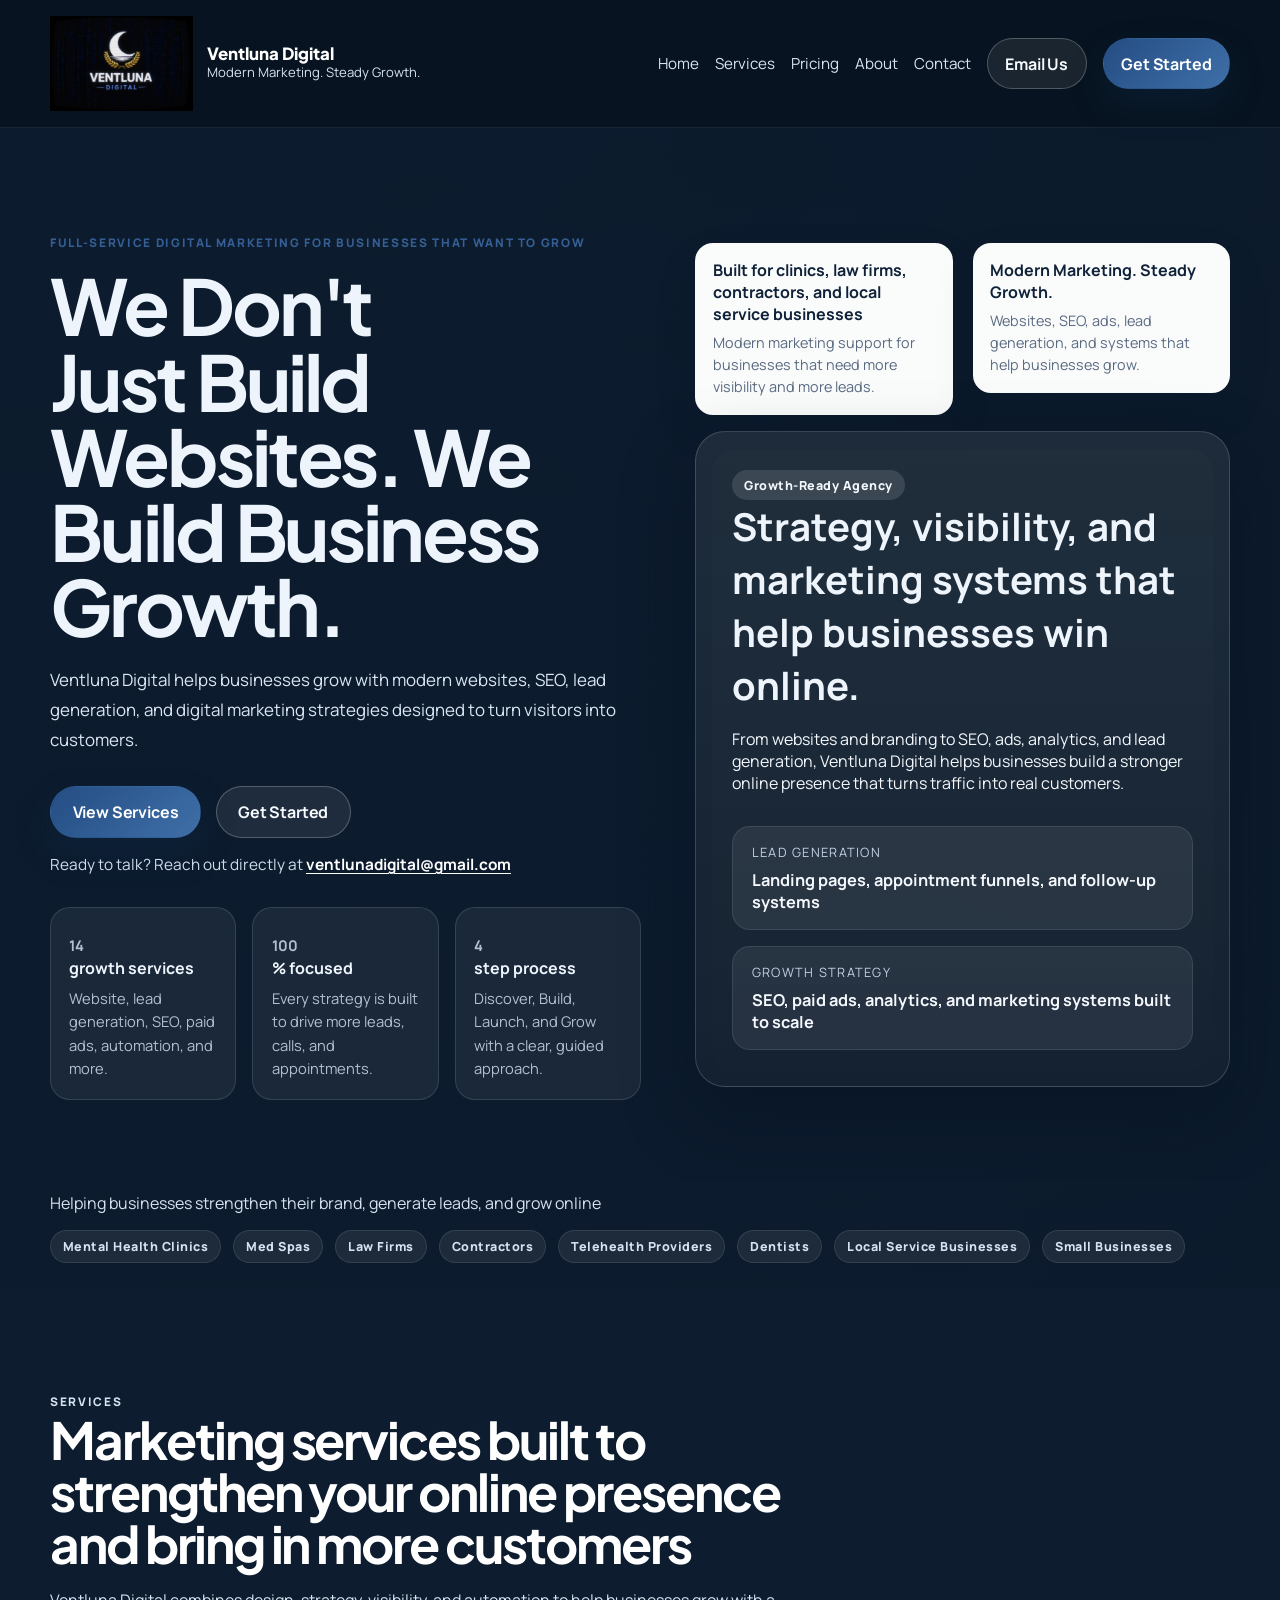
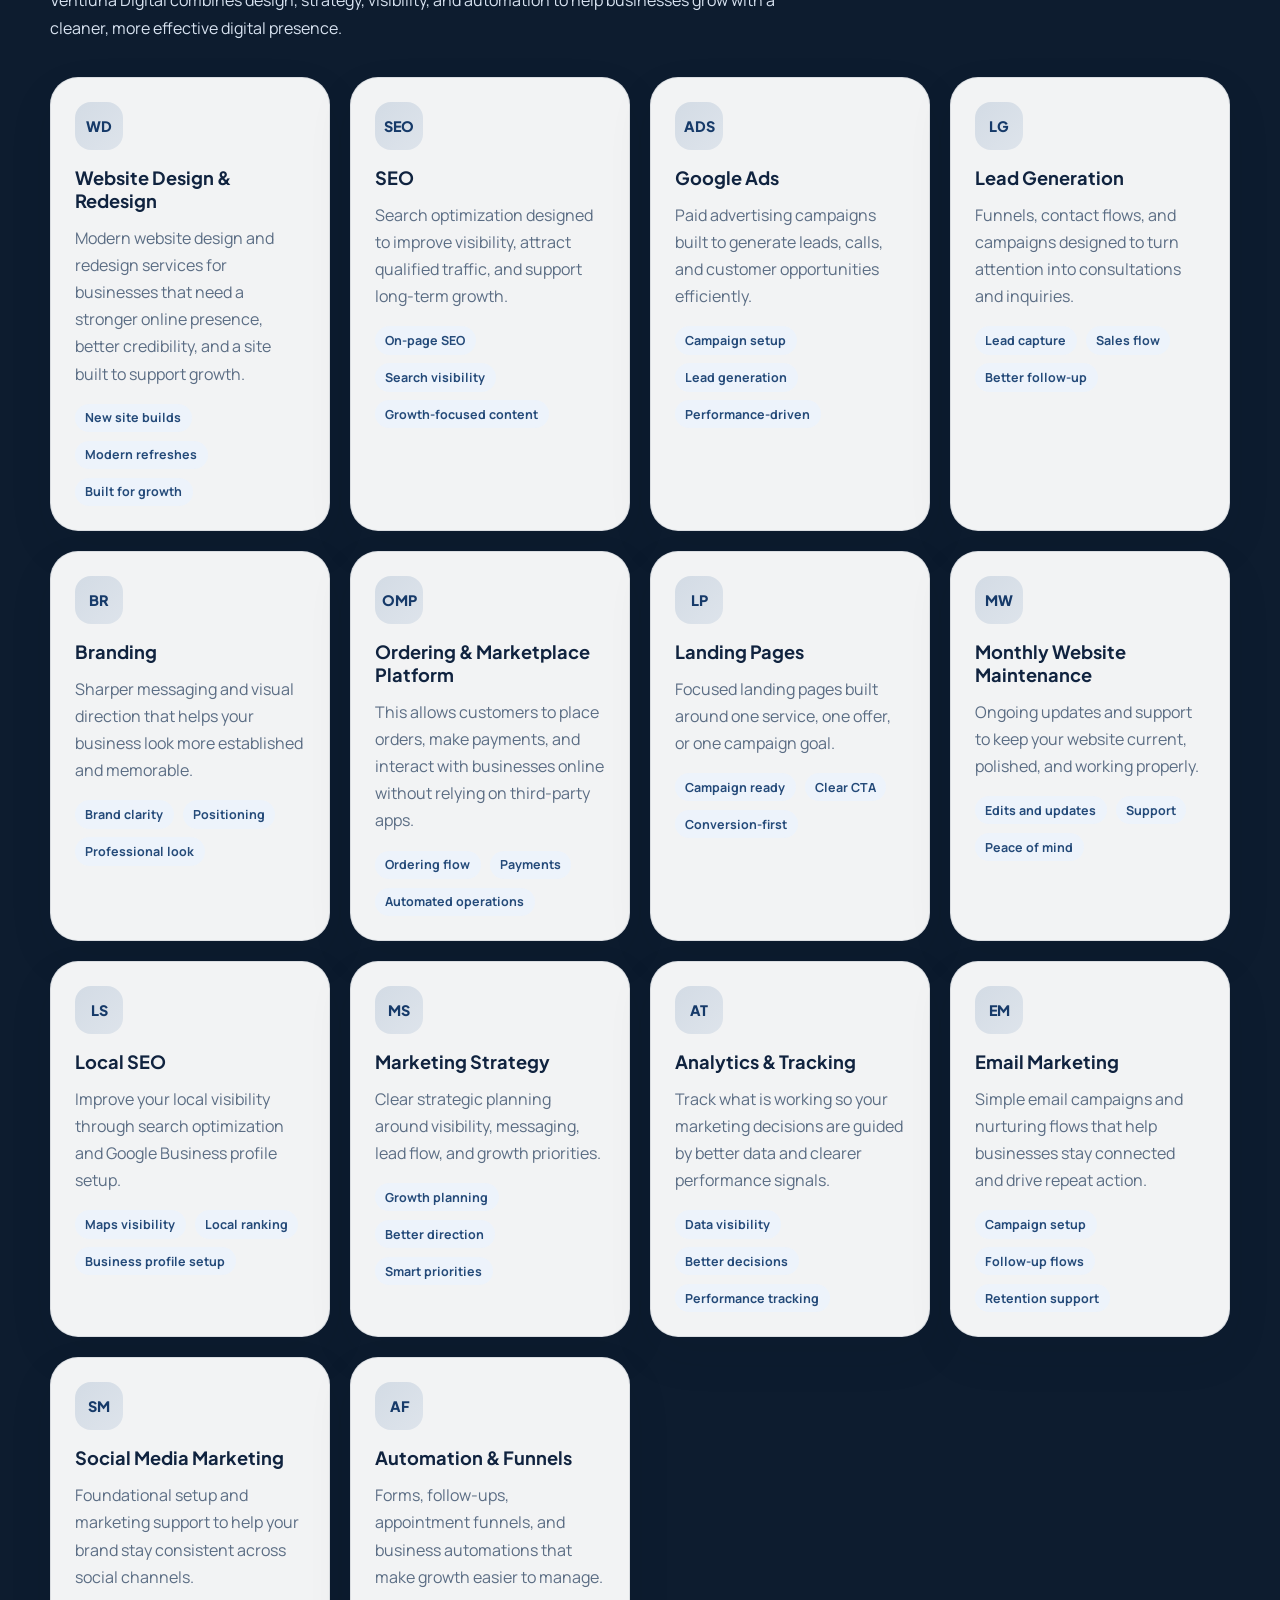
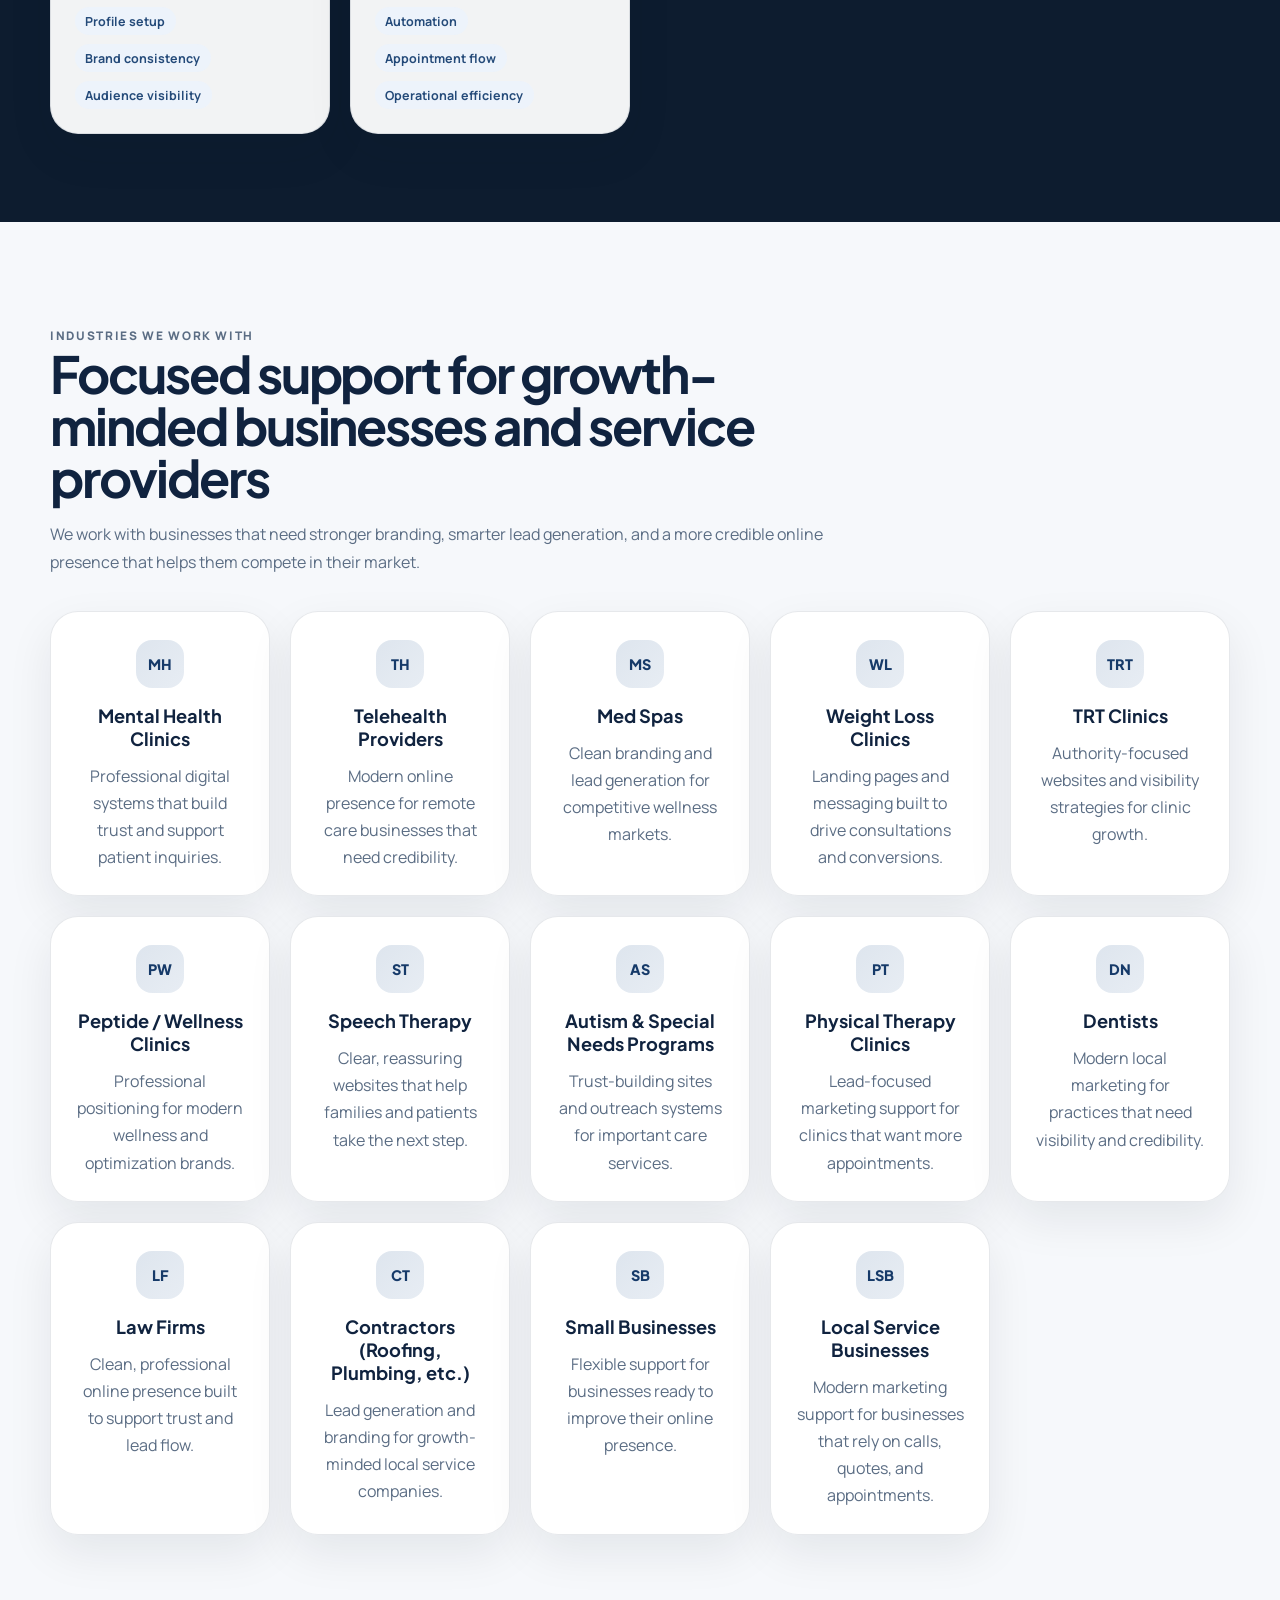
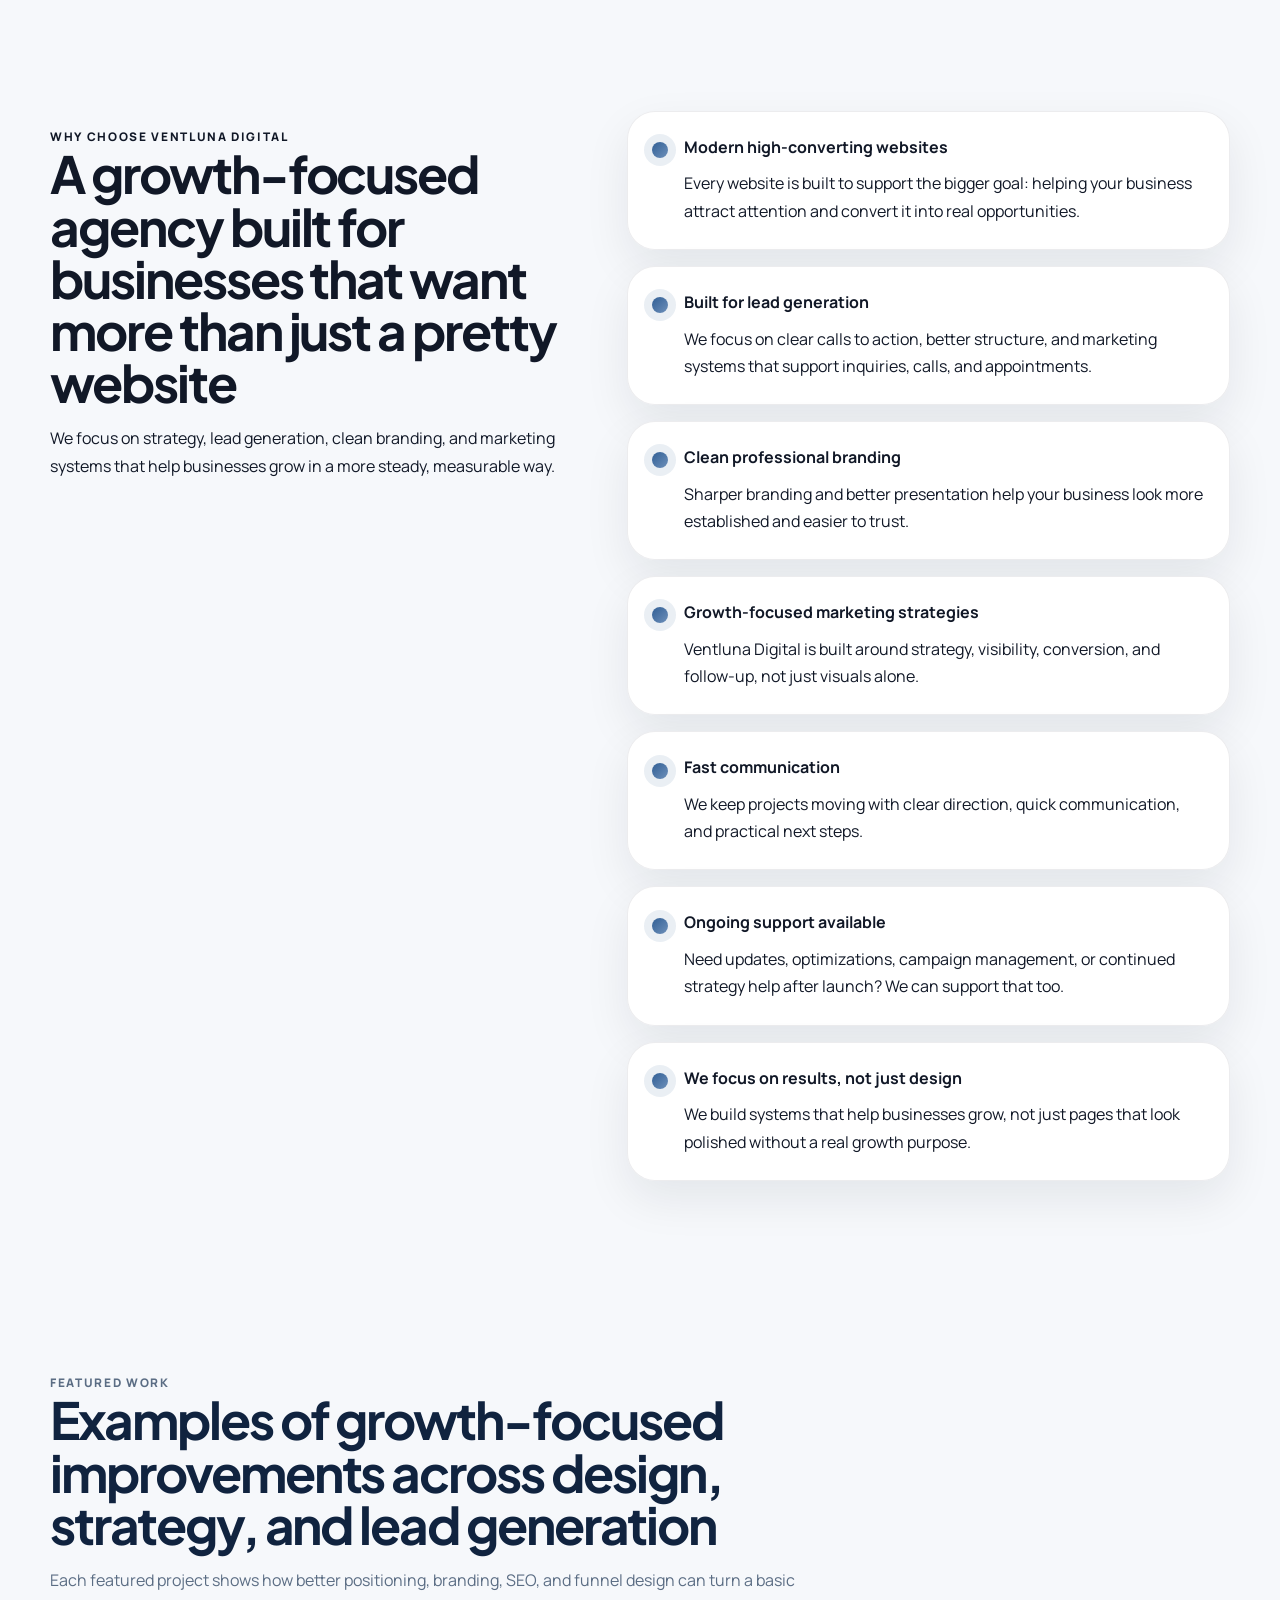
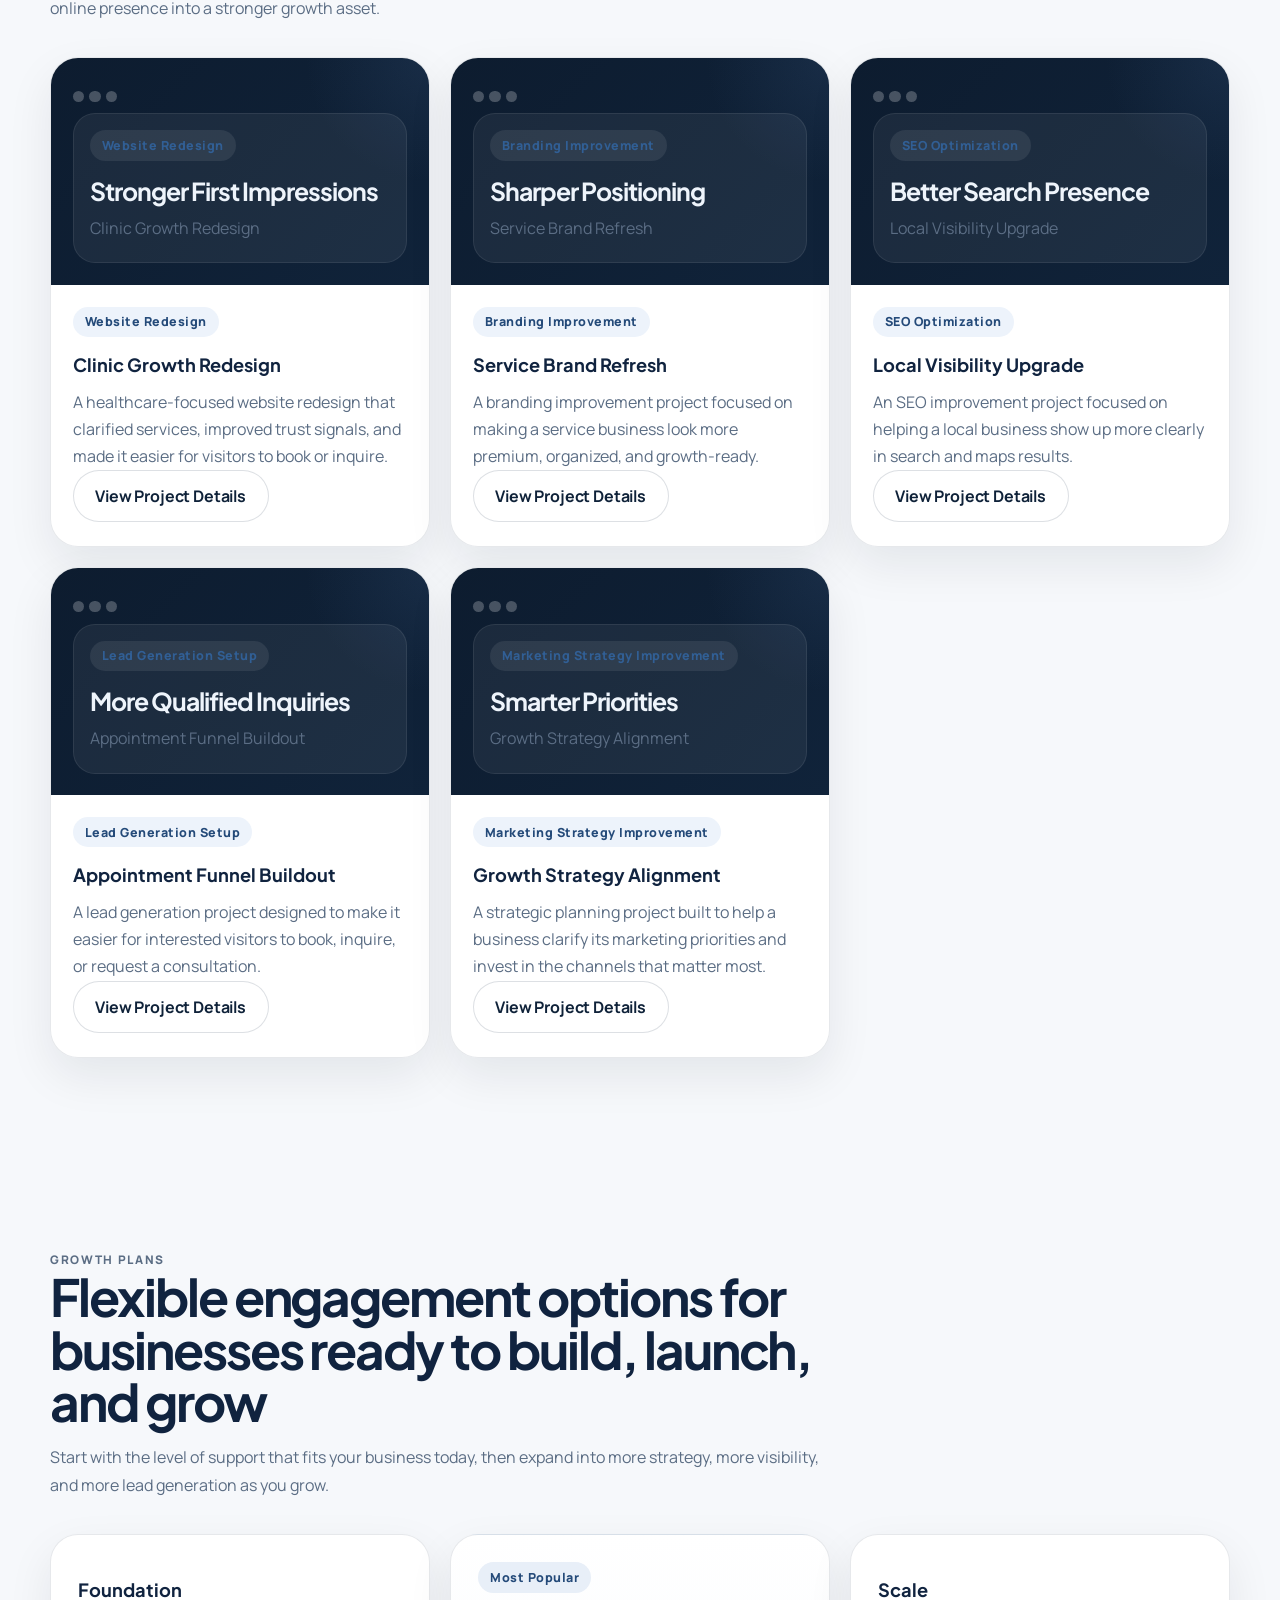
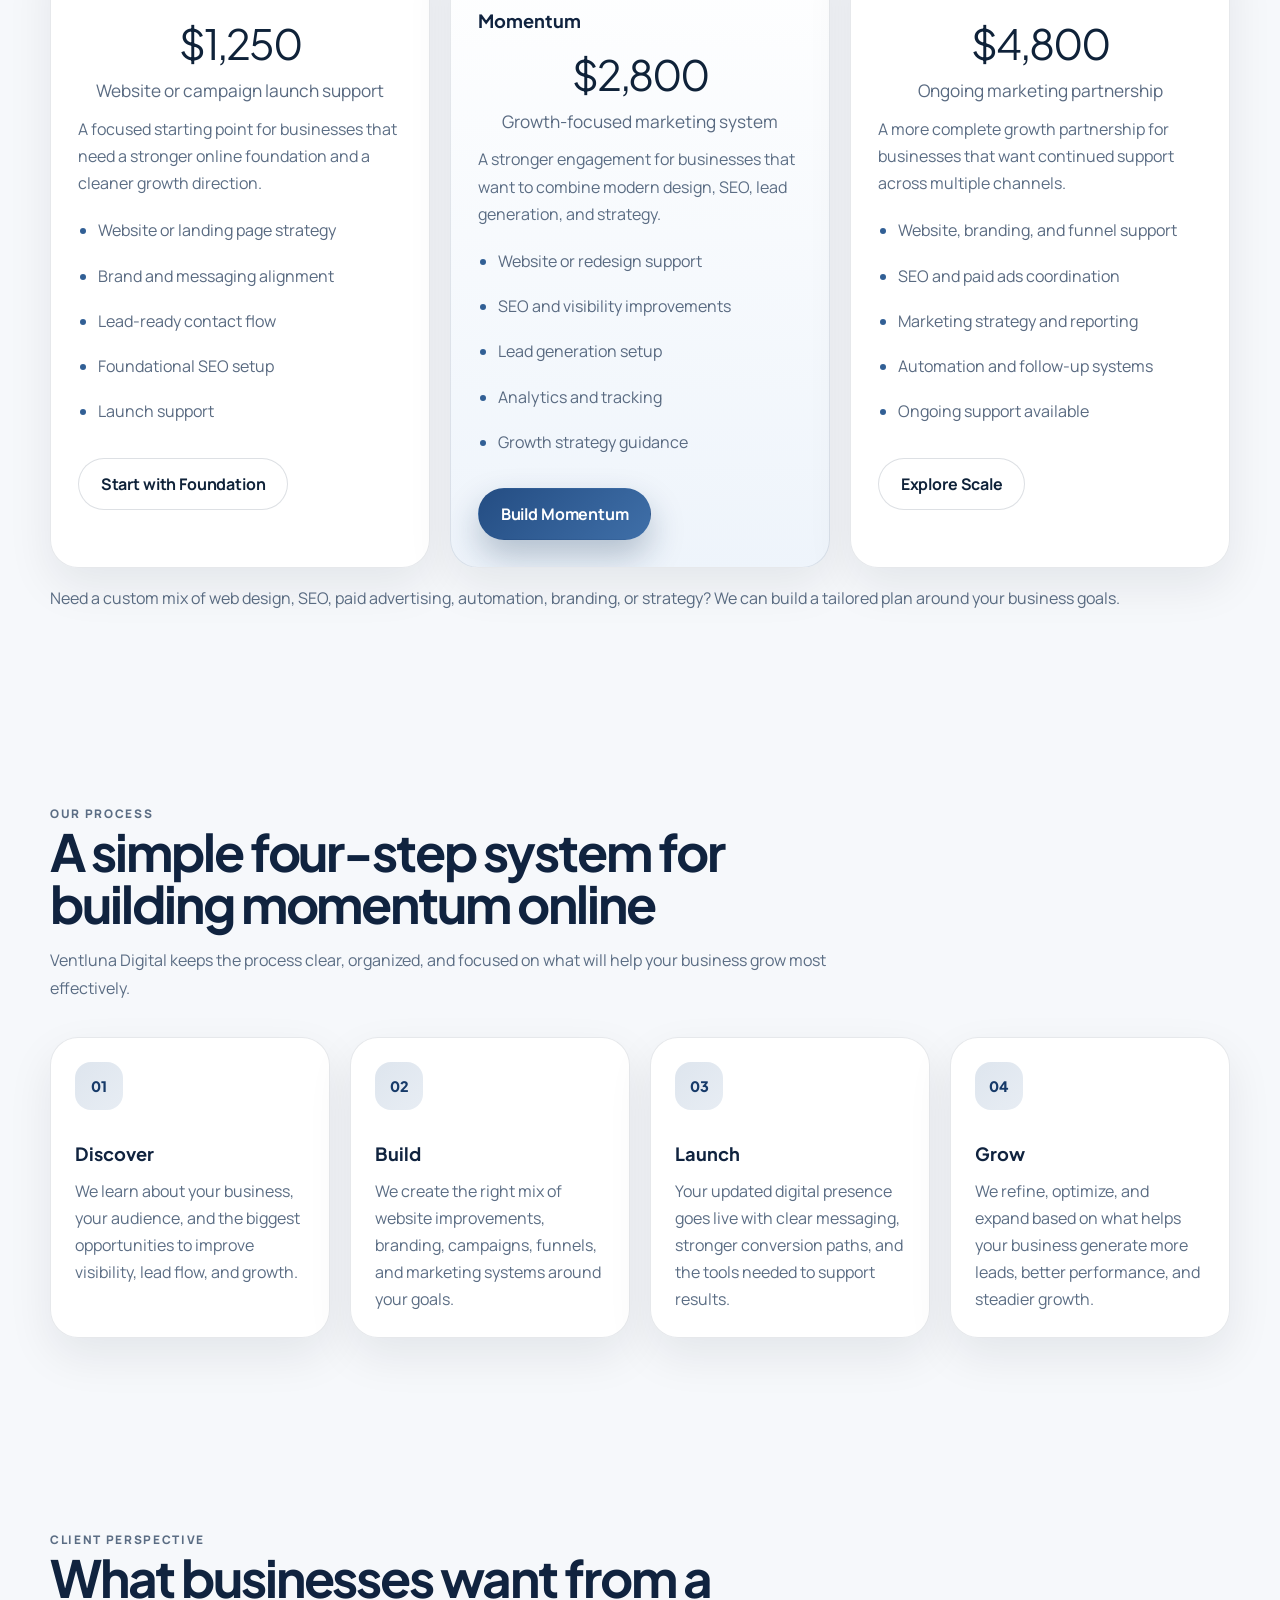
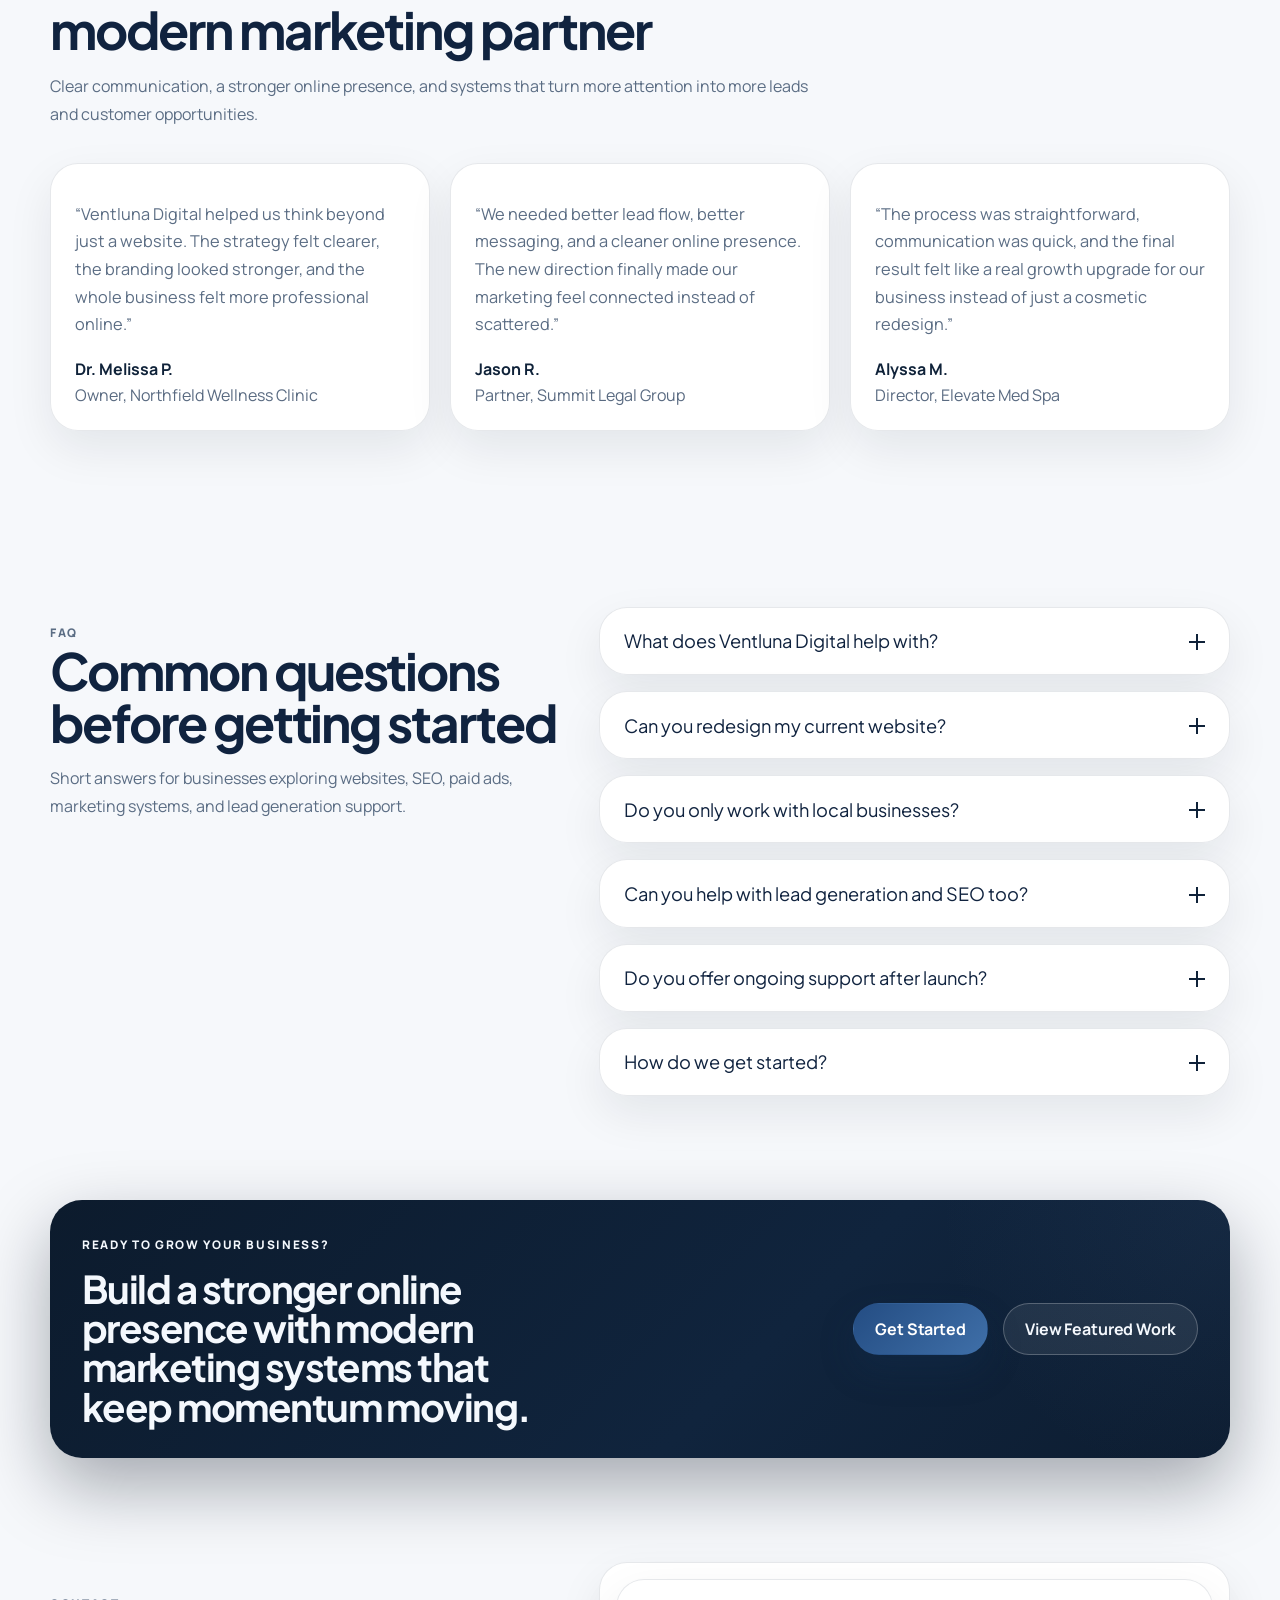
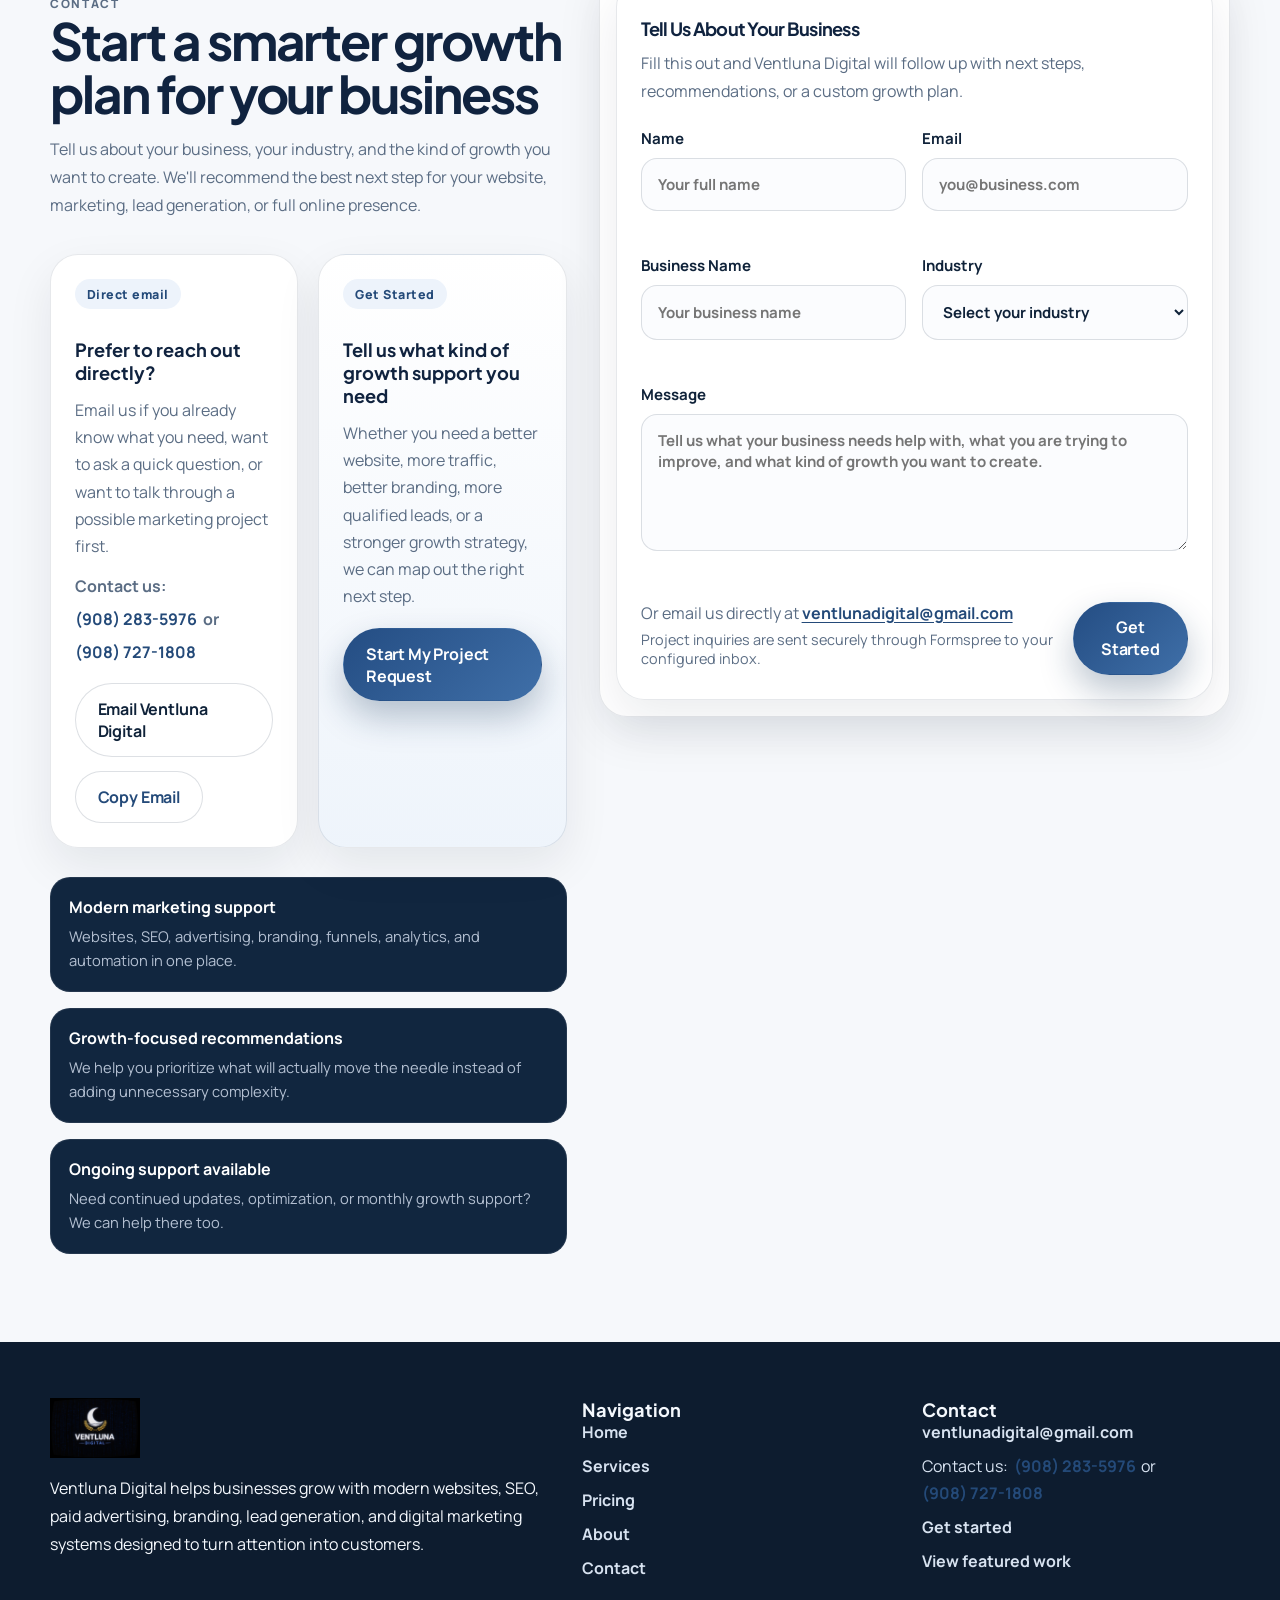
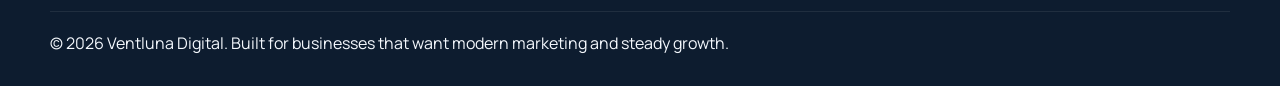
==== commit c6c989b6: "Added second phone number (908-727-1808) to contact section" ====
--- a/index.html
+++ b/index.html
@@ -287,10 +287,12 @@
                     Email us if you already know what you need, want to ask a quick question, or want to
                     talk through a possible marketing project first.
                   </p>
-                  <div class="contact-phone-list" aria-label="Phone numbers">
-                    <a href="tel:9082835976">Business: 908 283 5976</a>
-                    <a href="tel:9087271808">Cell: (908) 727-1808</a>
-                  </div>
+                  <p class="contact-phone-list" aria-label="Phone numbers">
+                    Contact us:
+                    <a href="tel:9082835976">(908) 283-5976</a>
+                    <span>or</span>
+                    <a href="tel:9087271808">(908) 727-1808</a>
+                  </p>
                   <div class="contact-card-actions">
                     <a class="button button-secondary contact-button" href="mailto:ventlunadigital@gmail.com">Email Ventluna Digital</a>
                     <button class="button button-ghost copy-email-button" type="button" data-copy-email="ventlunadigital@gmail.com">
@@ -443,8 +445,12 @@
             <h3>Contact</h3>
             <div class="footer-links">
               <a href="mailto:ventlunadigital@gmail.com">ventlunadigital@gmail.com</a>
-              <a href="tel:9082835976">Business: 908 283 5976</a>
-              <a href="tel:9087271808">Cell: (908) 727-1808</a>
+              <p class="footer-phone-line">
+                Contact us:
+                <a href="tel:9082835976">(908) 283-5976</a>
+                <span>or</span>
+                <a href="tel:9087271808">(908) 727-1808</a>
+              </p>
               <a href="#contact" data-scroll>Get started</a>
               <a href="#portfolio" data-scroll>View featured work</a>
             </div>
--- a/styles.css
+++ b/styles.css
@@ -2606,3 +2606,33 @@
   color: #244a79;
   font-weight: 700;
 }
+
+/* Inline phone number display */
+.contact-phone-list,
+.footer-phone-line {
+  display: flex;
+  flex-wrap: wrap;
+  align-items: center;
+  gap: 0.35rem;
+}
+
+.contact-phone-list {
+  margin: 0.9rem 0 0;
+  color: #244a79;
+  font-weight: 700;
+}
+
+.contact-phone-list a,
+.footer-phone-line a {
+  color: #244a79;
+  font-weight: 700;
+}
+
+.footer-phone-line {
+  margin: 0;
+  color: #d7e2f0;
+}
+
+.footer-phone-line span {
+  color: #d7e2f0;
+}
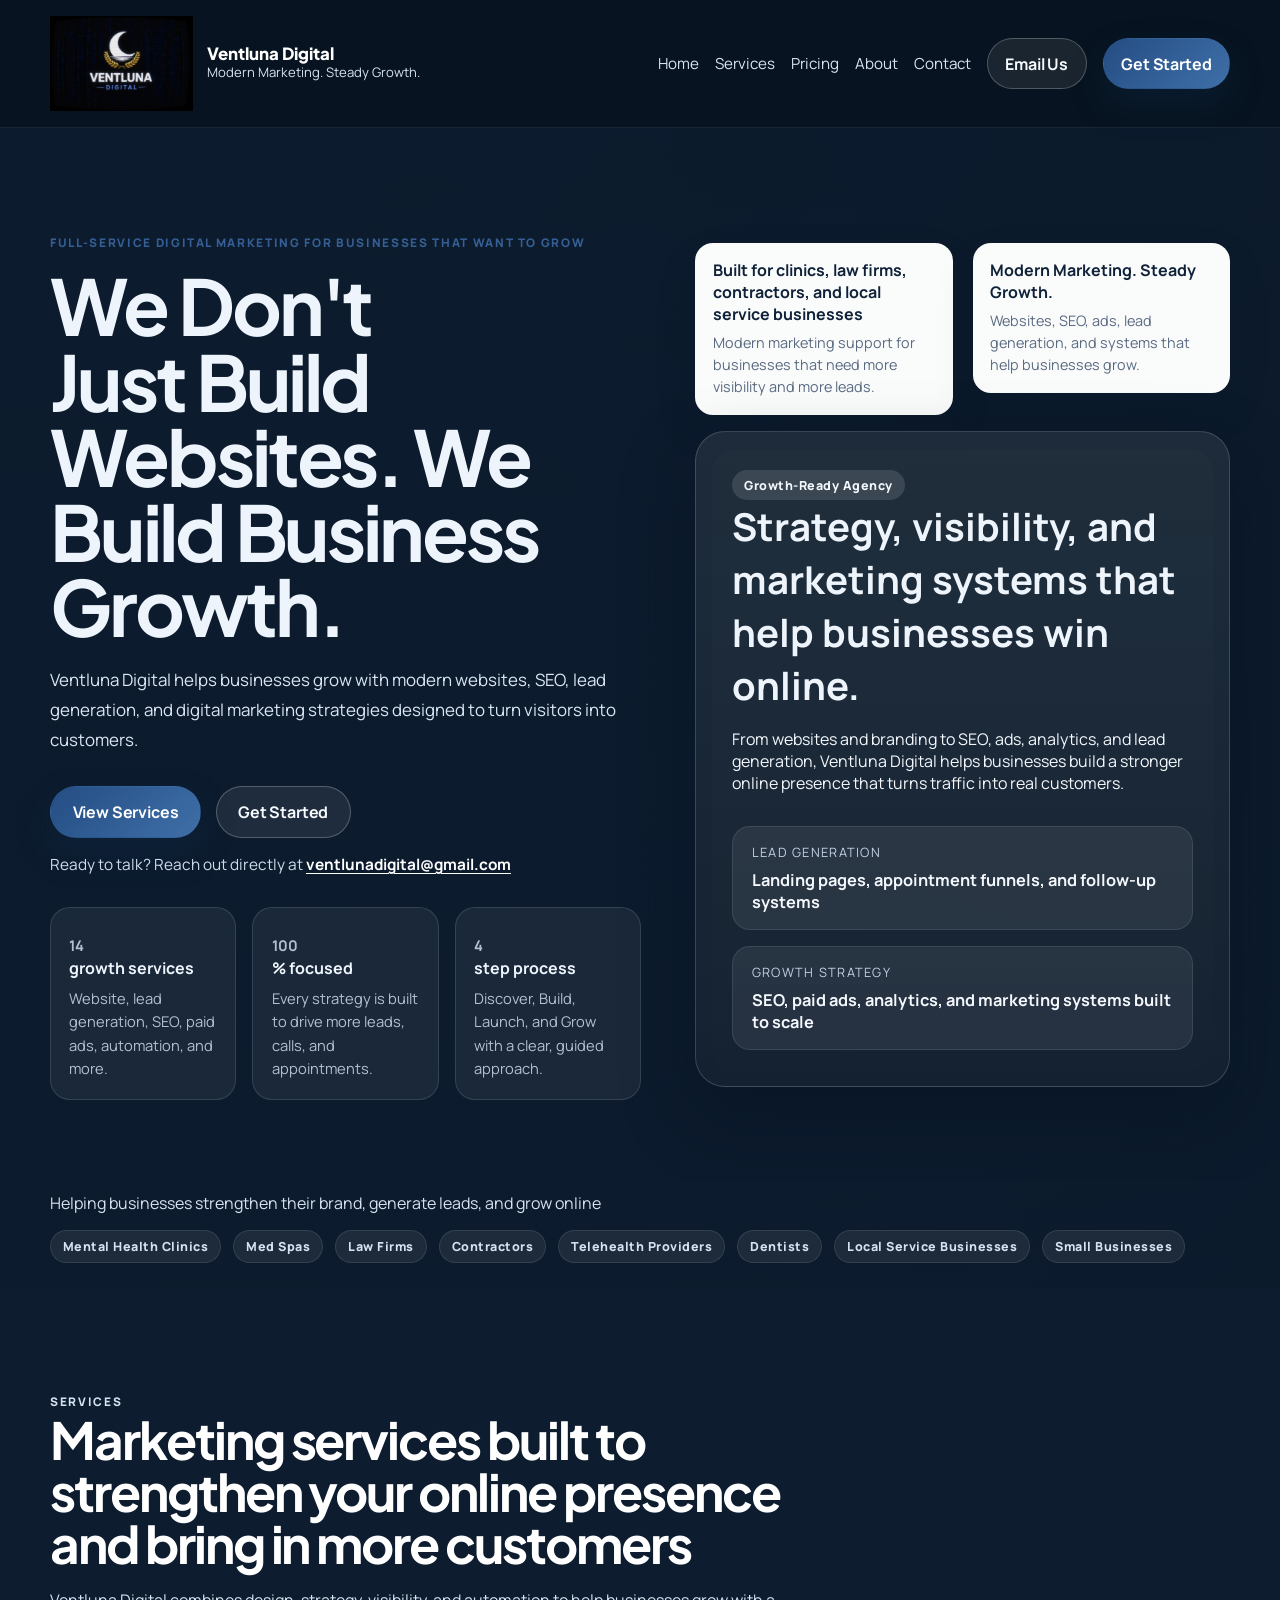
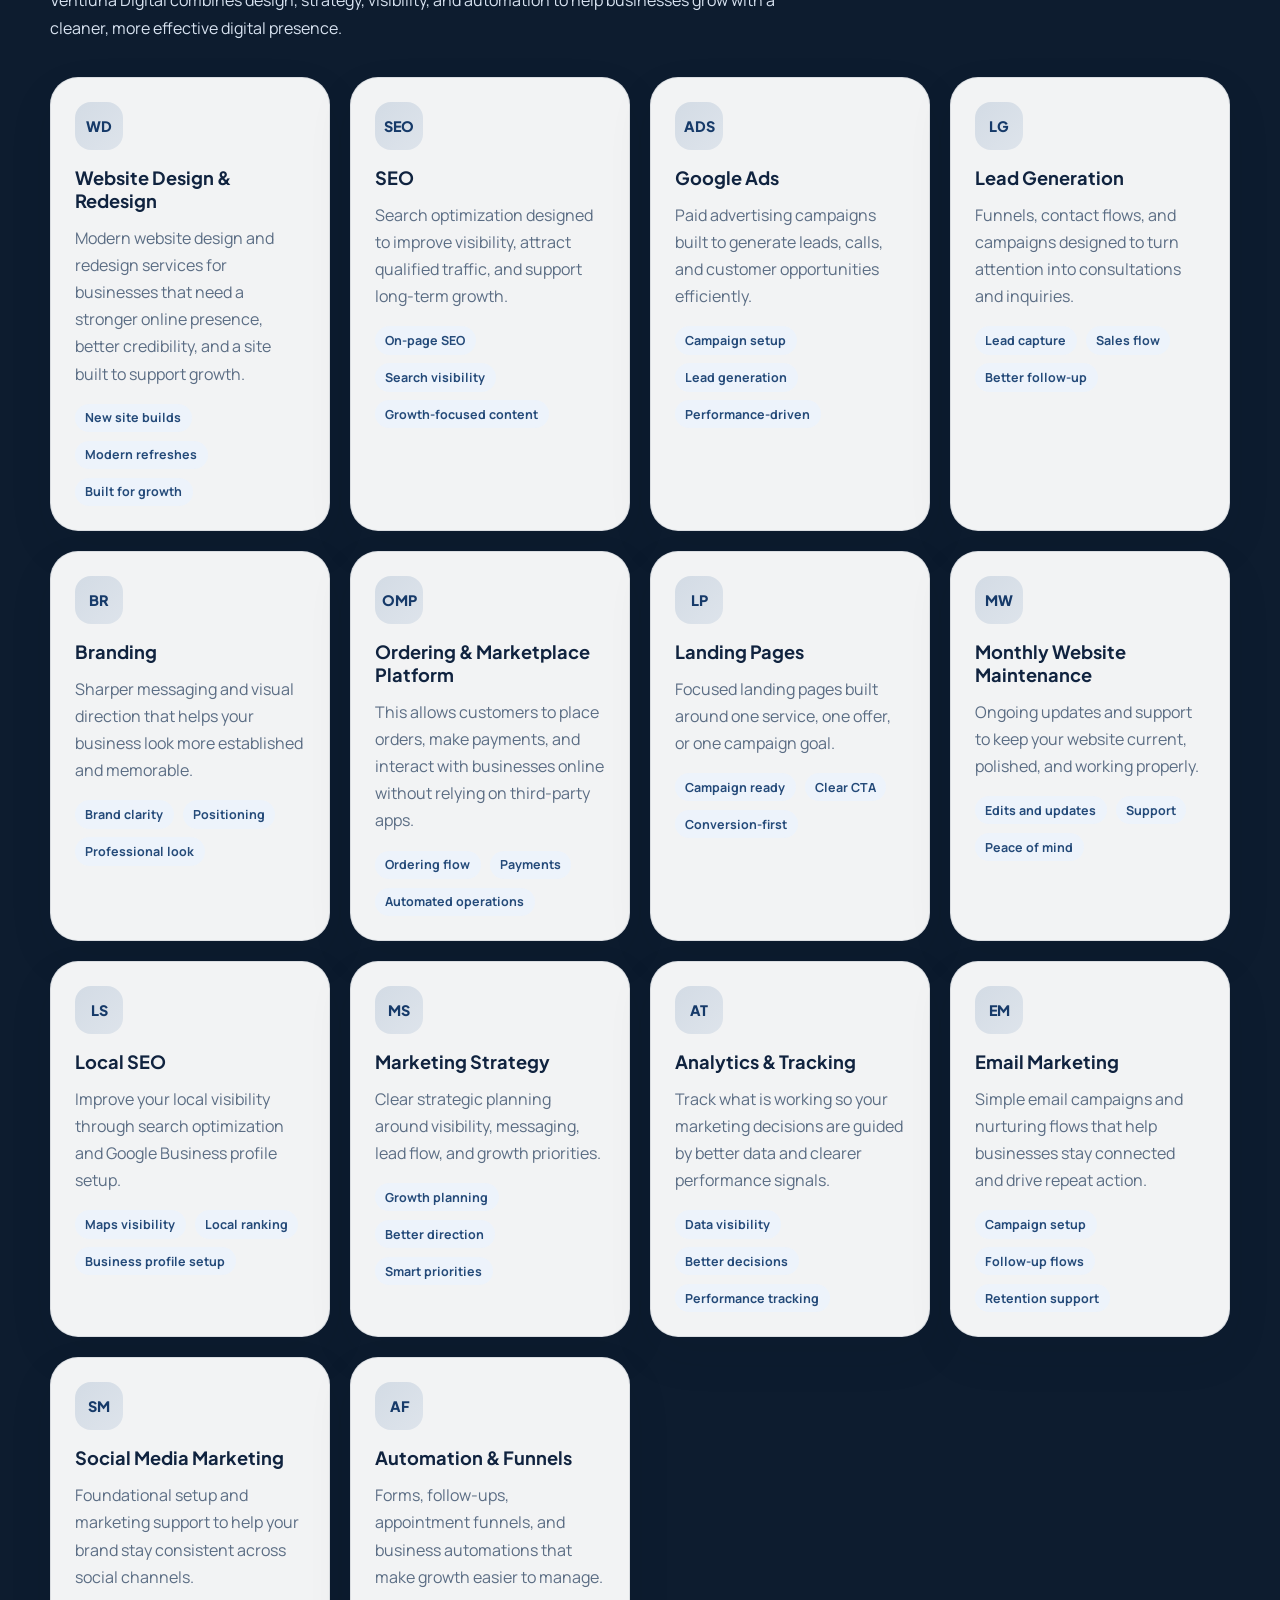
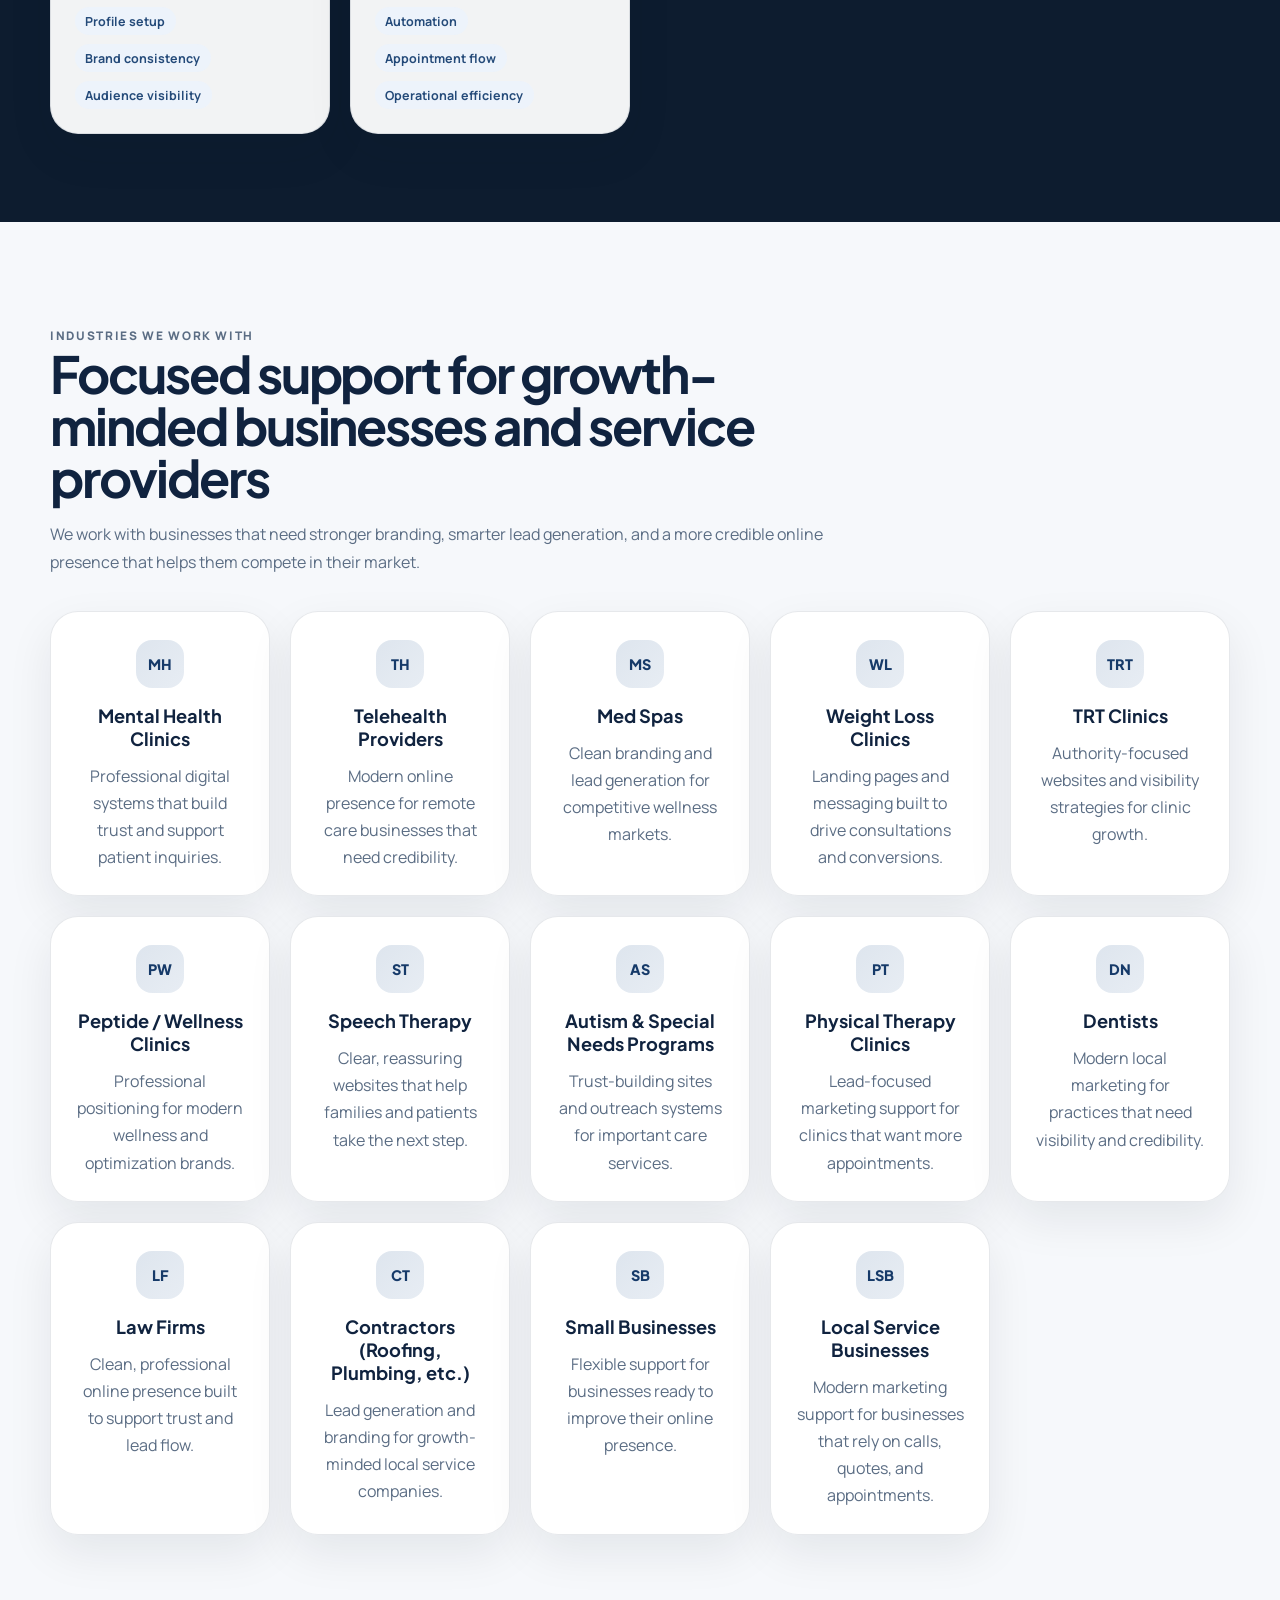
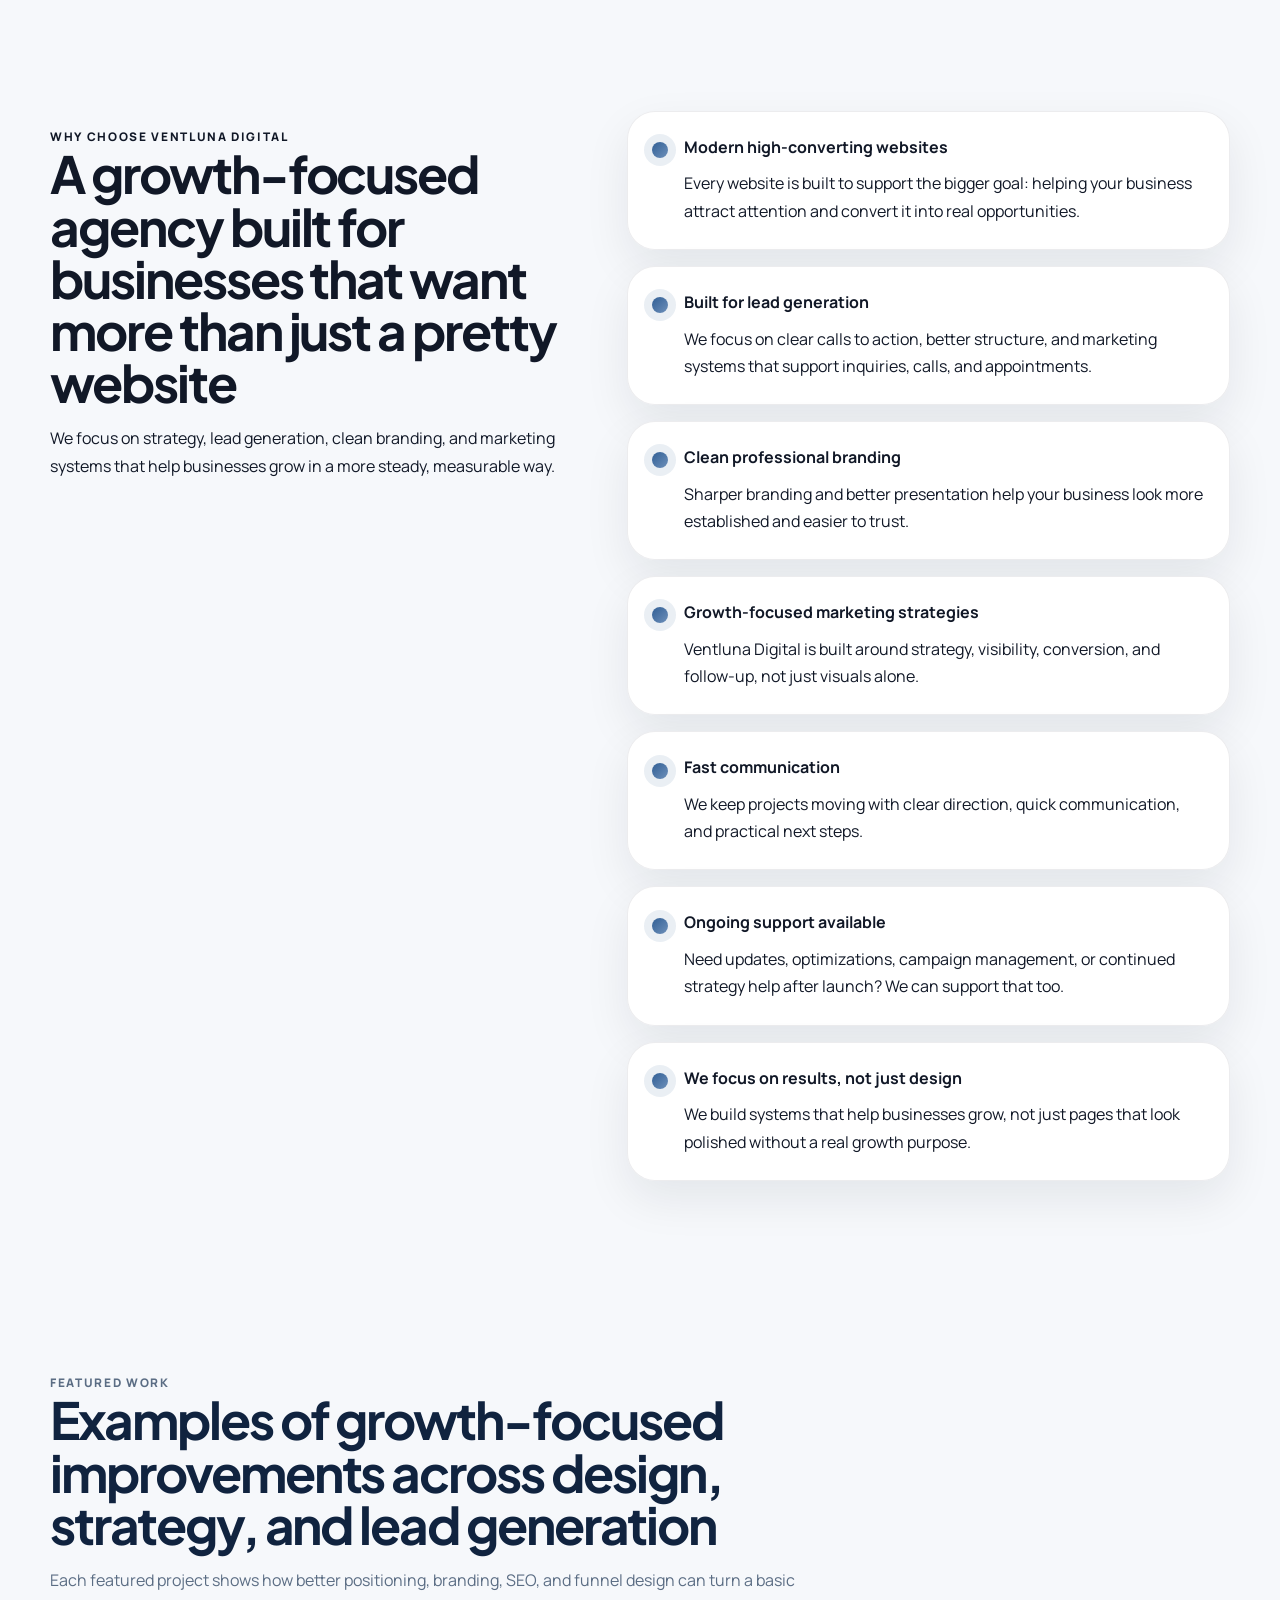
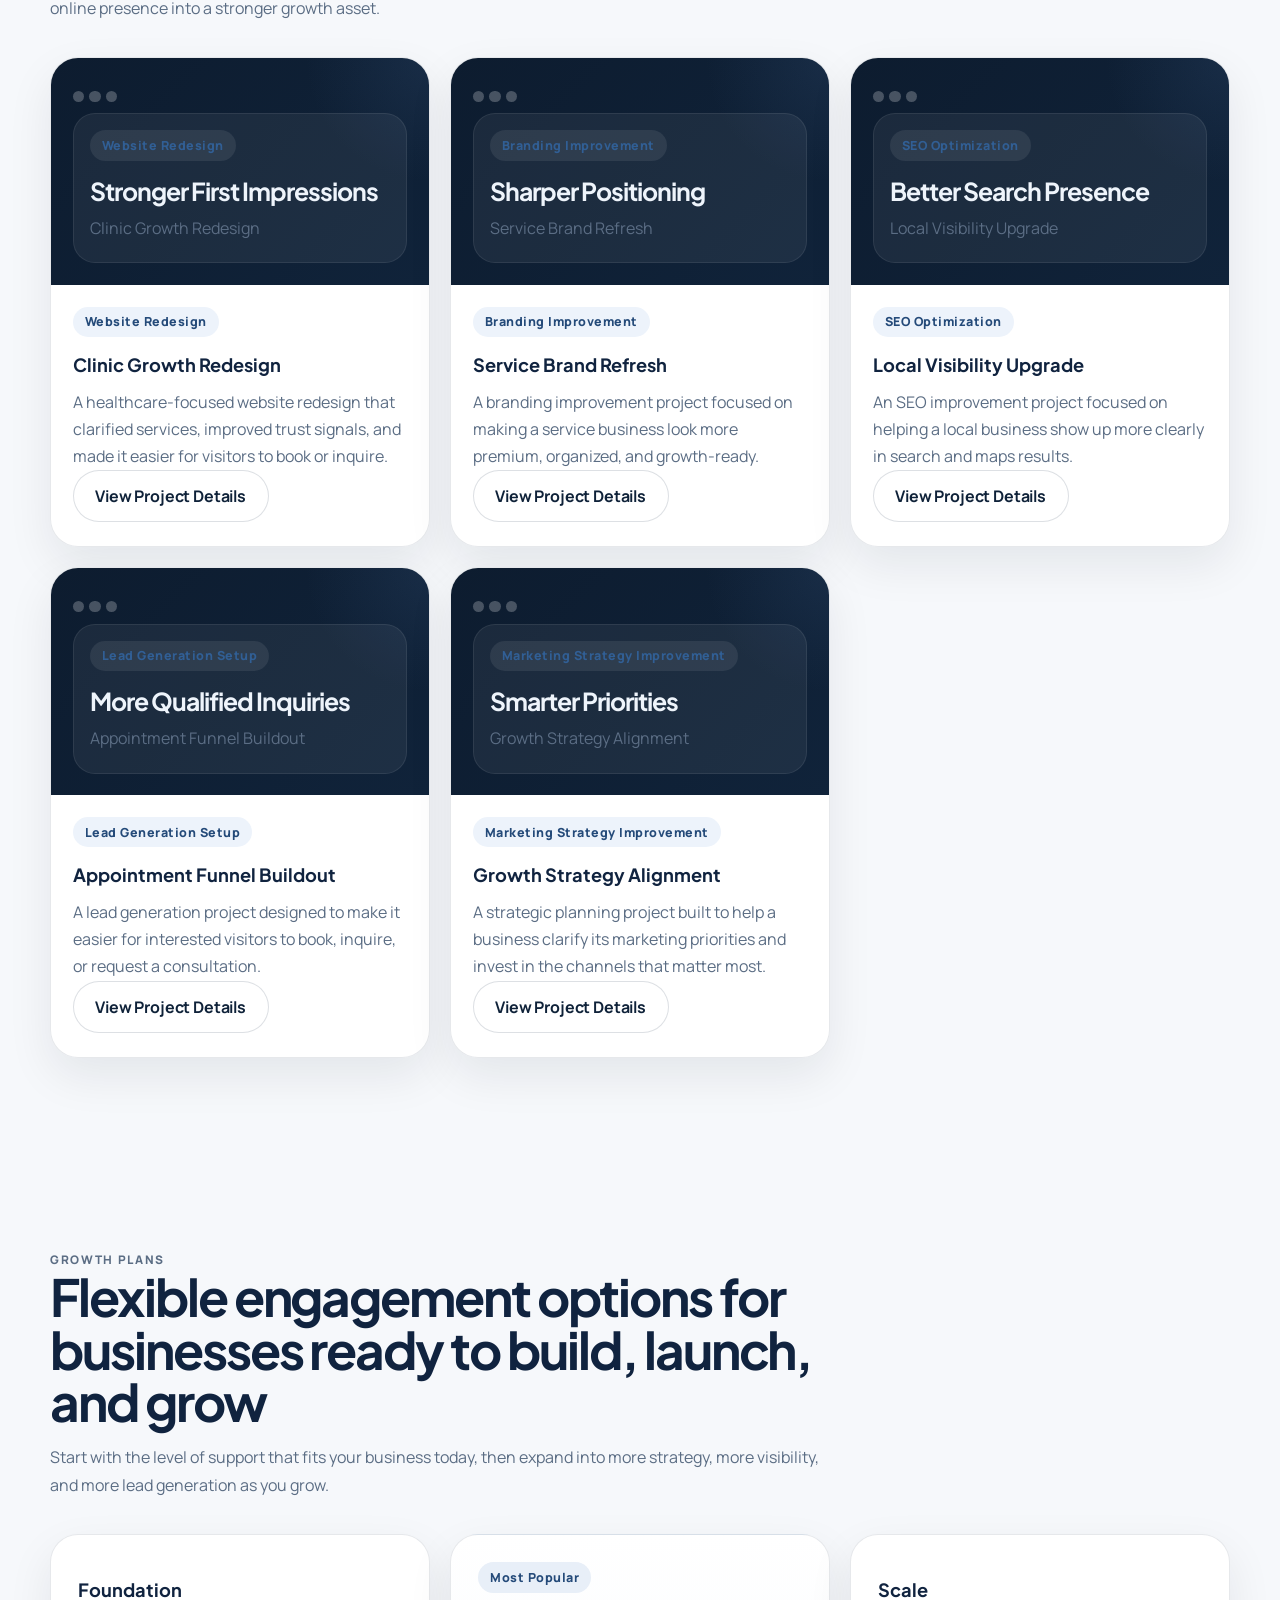
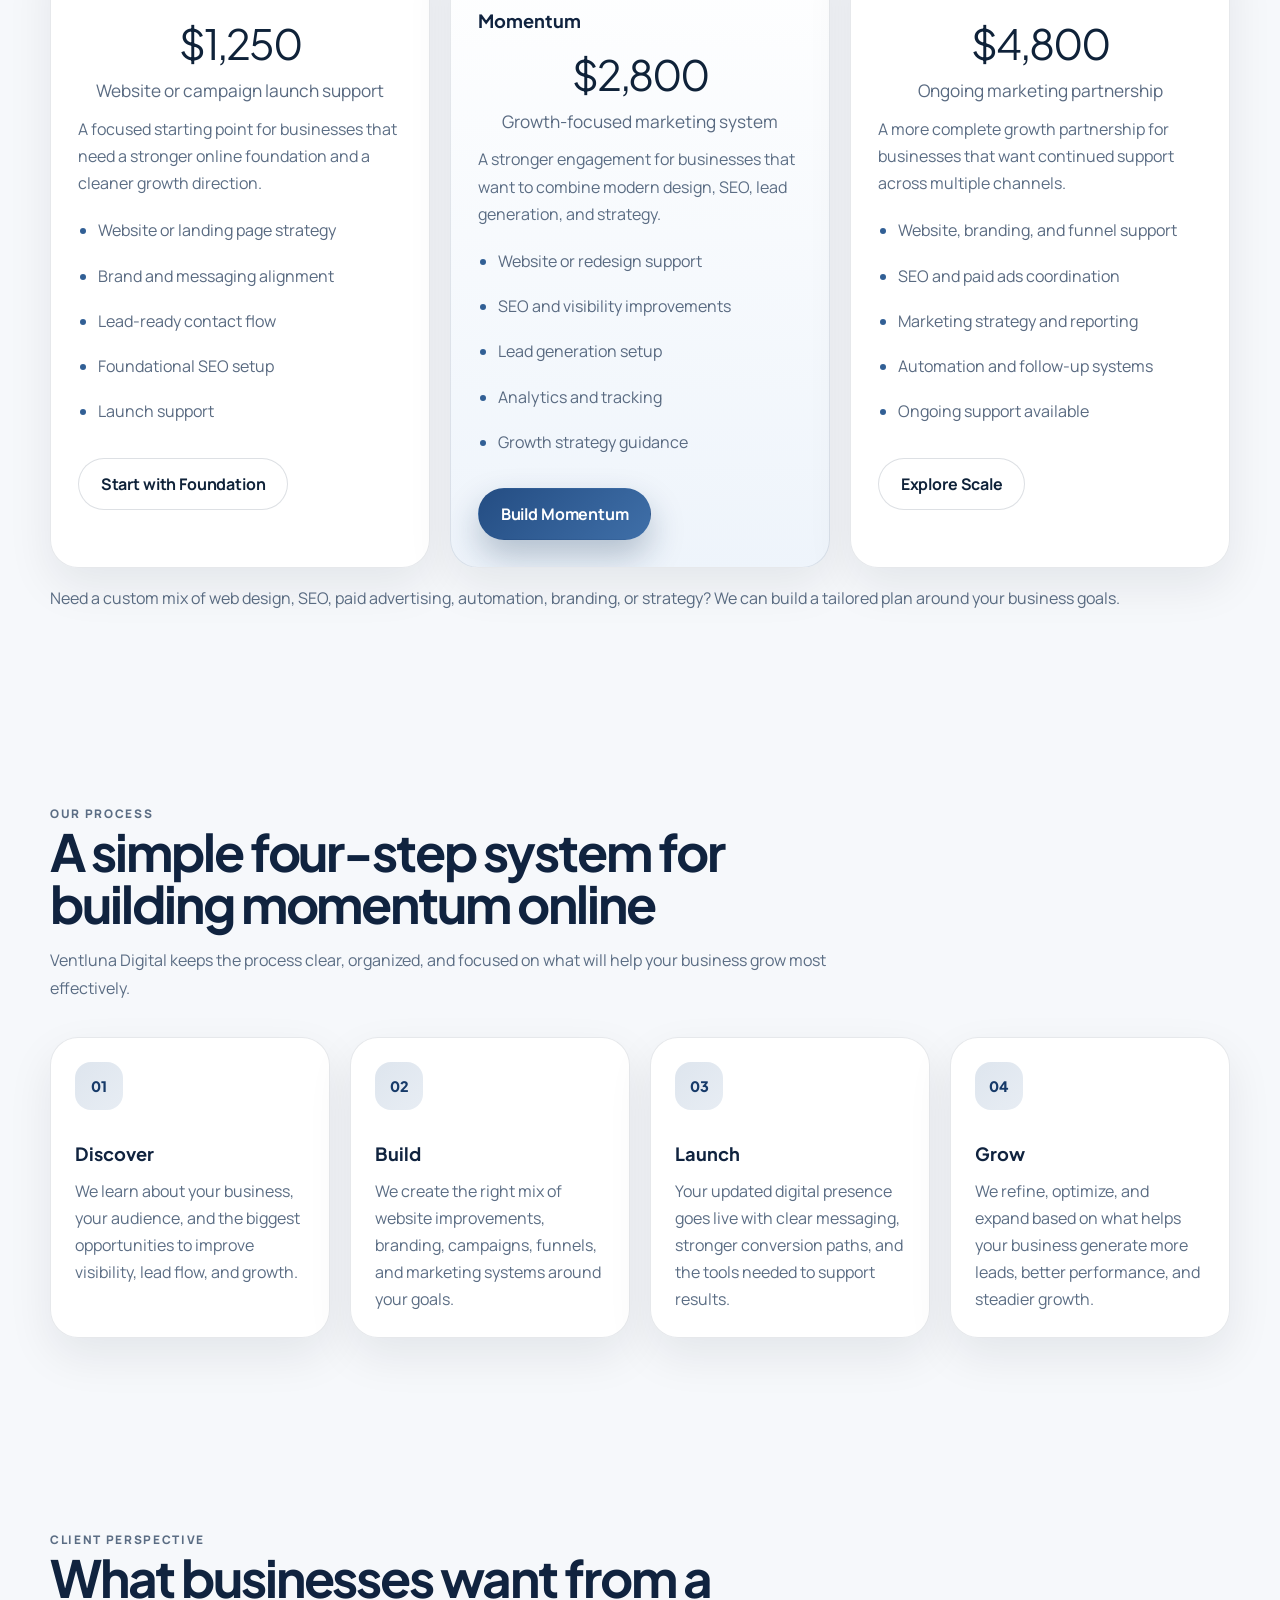
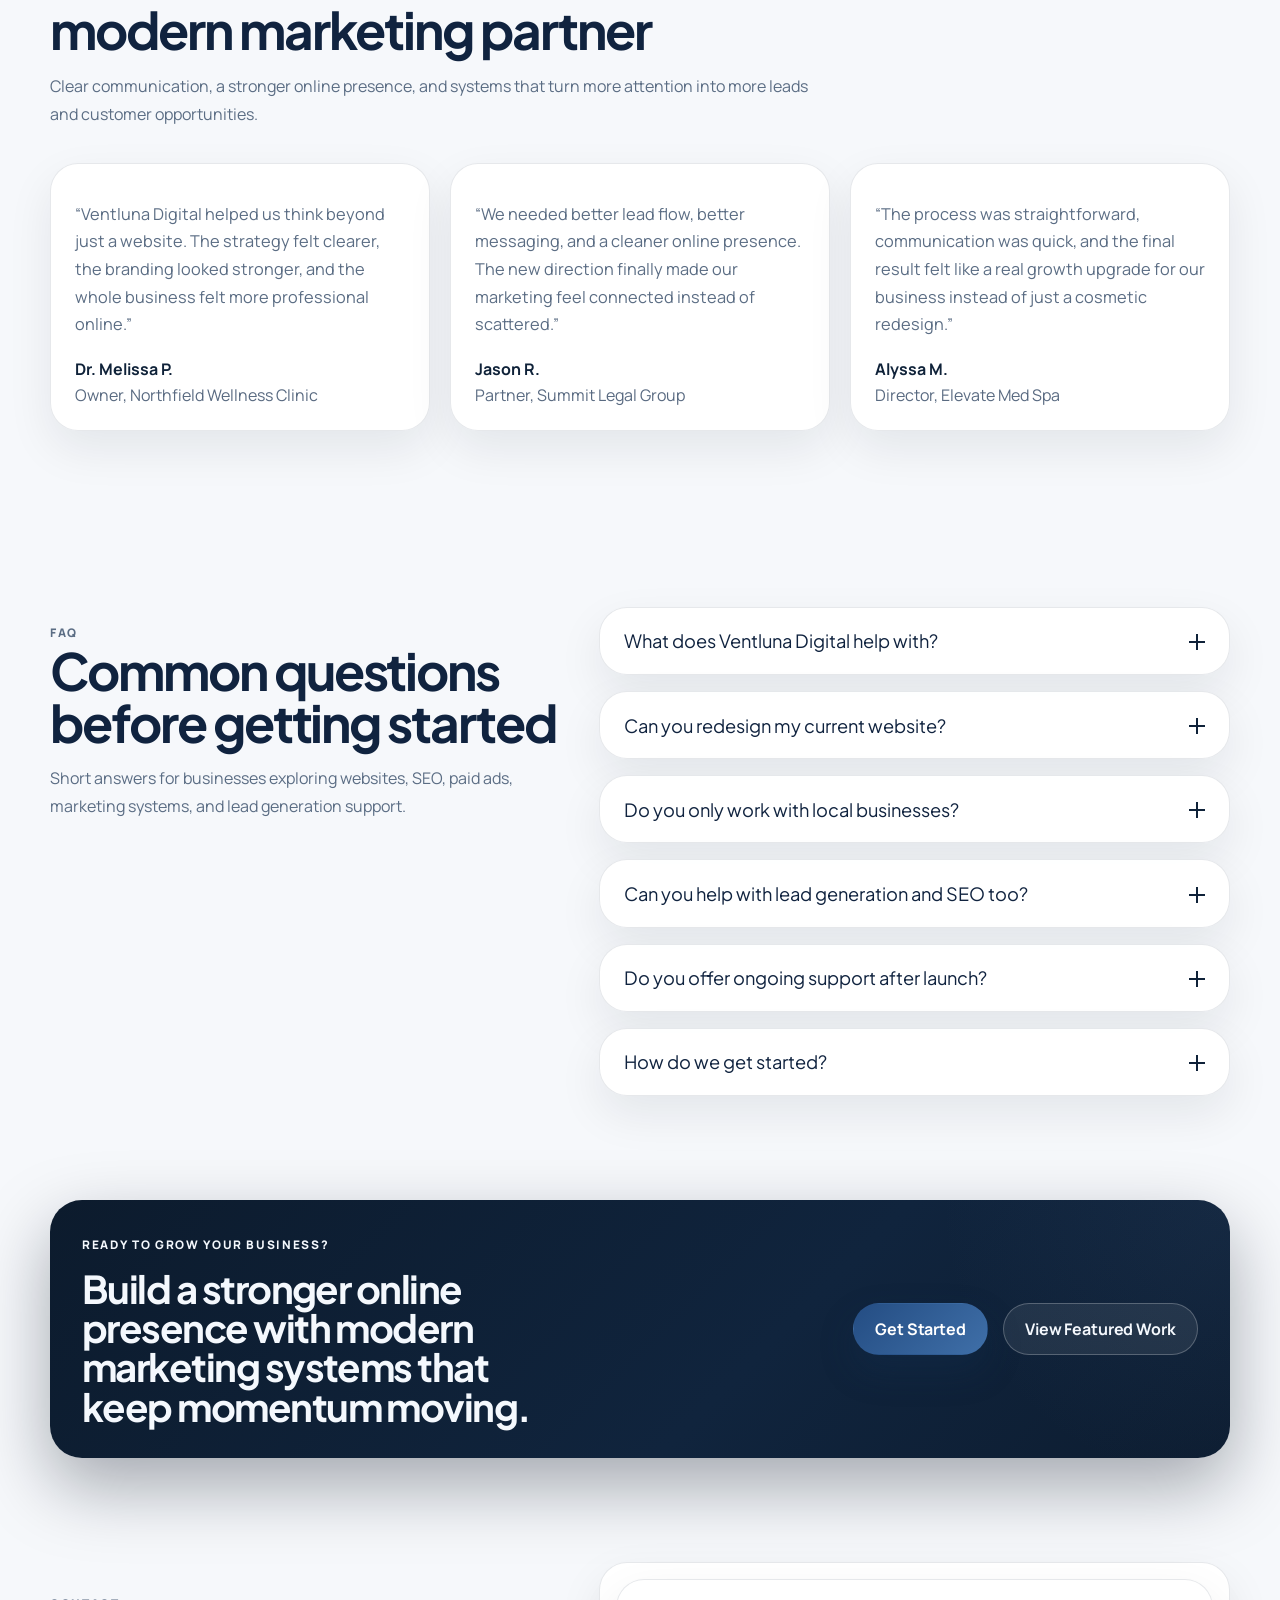
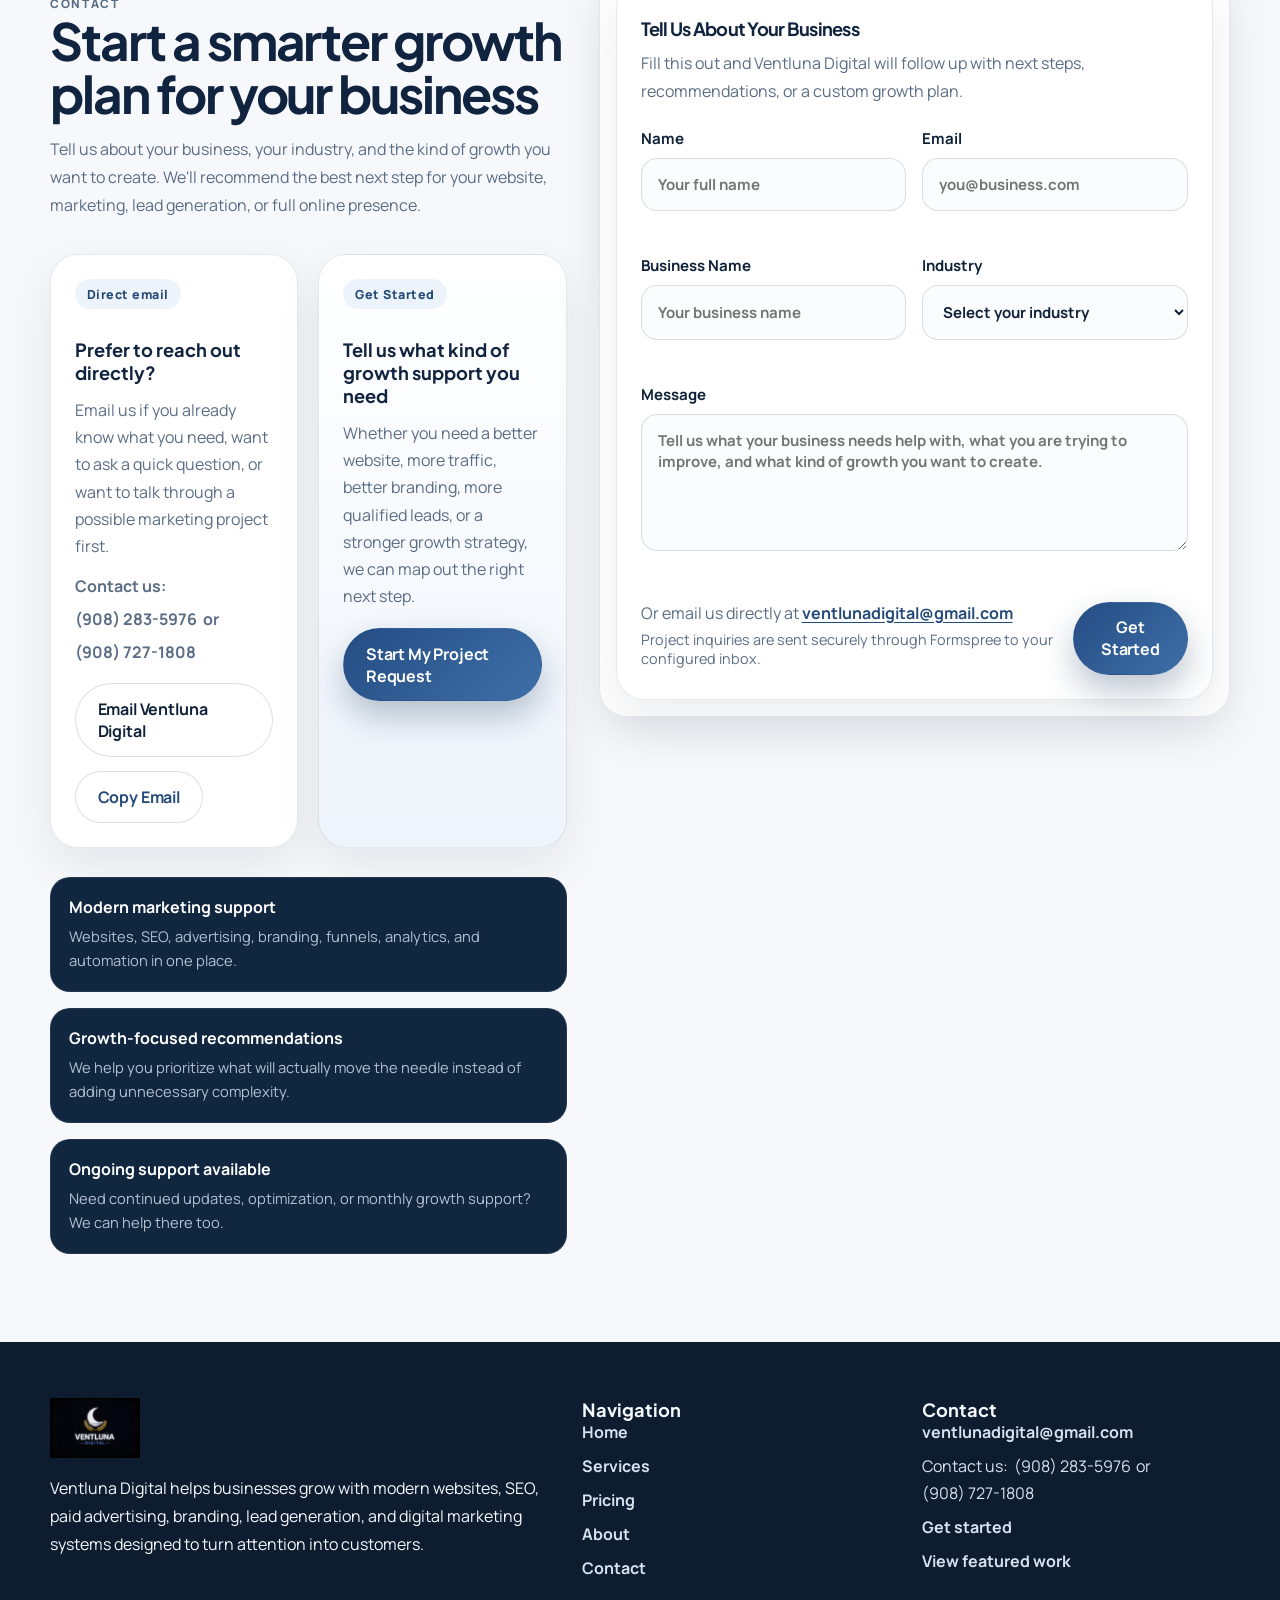
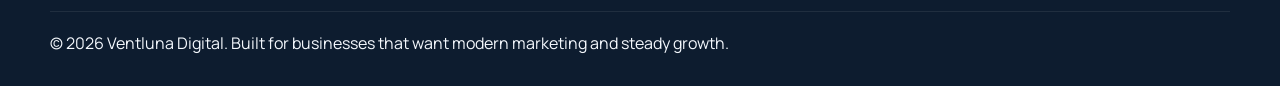
==== commit 1c792bfb: "Added second phone number (908-727-1808) to contact section" ====
--- a/index.html
+++ b/index.html
@@ -289,9 +289,9 @@
                   </p>
                   <p class="contact-phone-list" aria-label="Phone numbers">
                     Contact us:
-                    <a href="tel:9082835976">(908) 283-5976</a>
+                    <span>(908) 283-5976</span>
                     <span>or</span>
-                    <a href="tel:9087271808">(908) 727-1808</a>
+                    <span>(908) 727-1808</span>
                   </p>
                   <div class="contact-card-actions">
                     <a class="button button-secondary contact-button" href="mailto:ventlunadigital@gmail.com">Email Ventluna Digital</a>
@@ -447,9 +447,9 @@
               <a href="mailto:ventlunadigital@gmail.com">ventlunadigital@gmail.com</a>
               <p class="footer-phone-line">
                 Contact us:
-                <a href="tel:9082835976">(908) 283-5976</a>
+                <span>(908) 283-5976</span>
                 <span>or</span>
-                <a href="tel:9087271808">(908) 727-1808</a>
+                <span>(908) 727-1808</span>
               </p>
               <a href="#contact" data-scroll>Get started</a>
               <a href="#portfolio" data-scroll>View featured work</a>
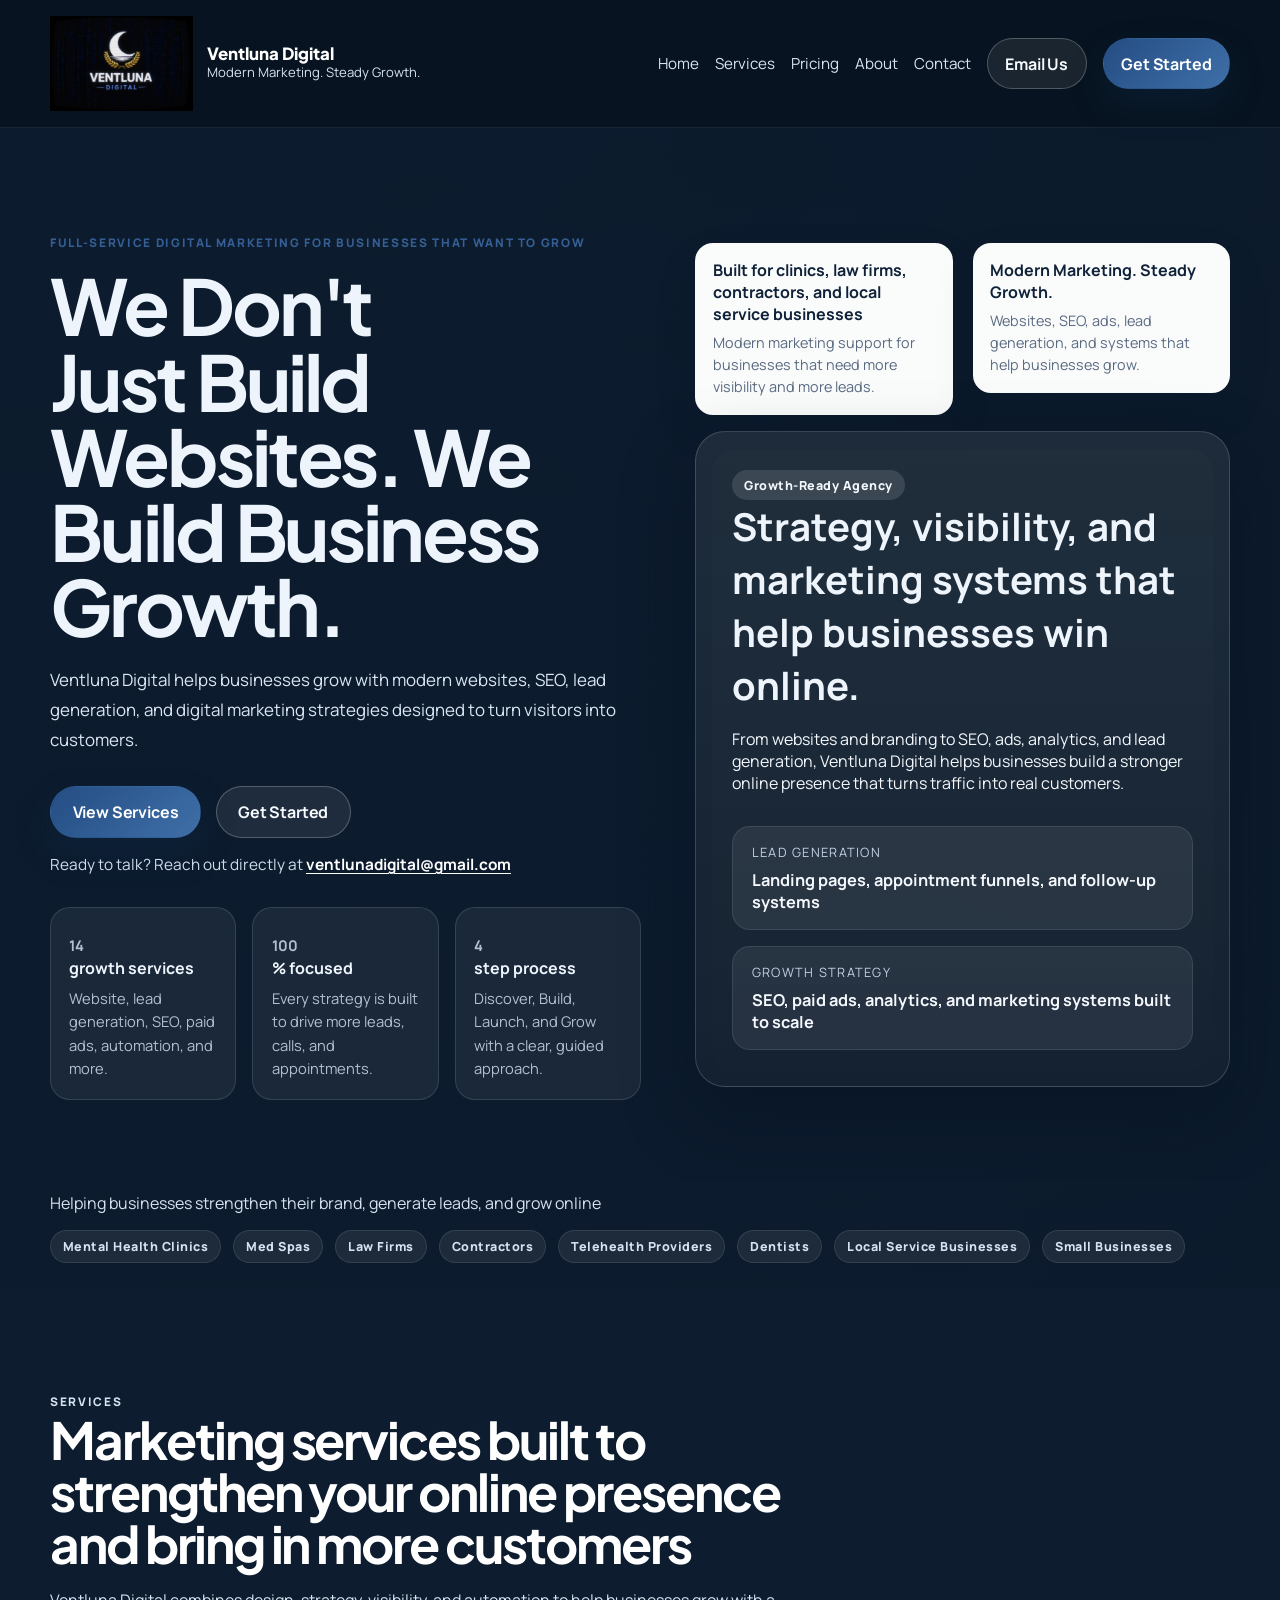
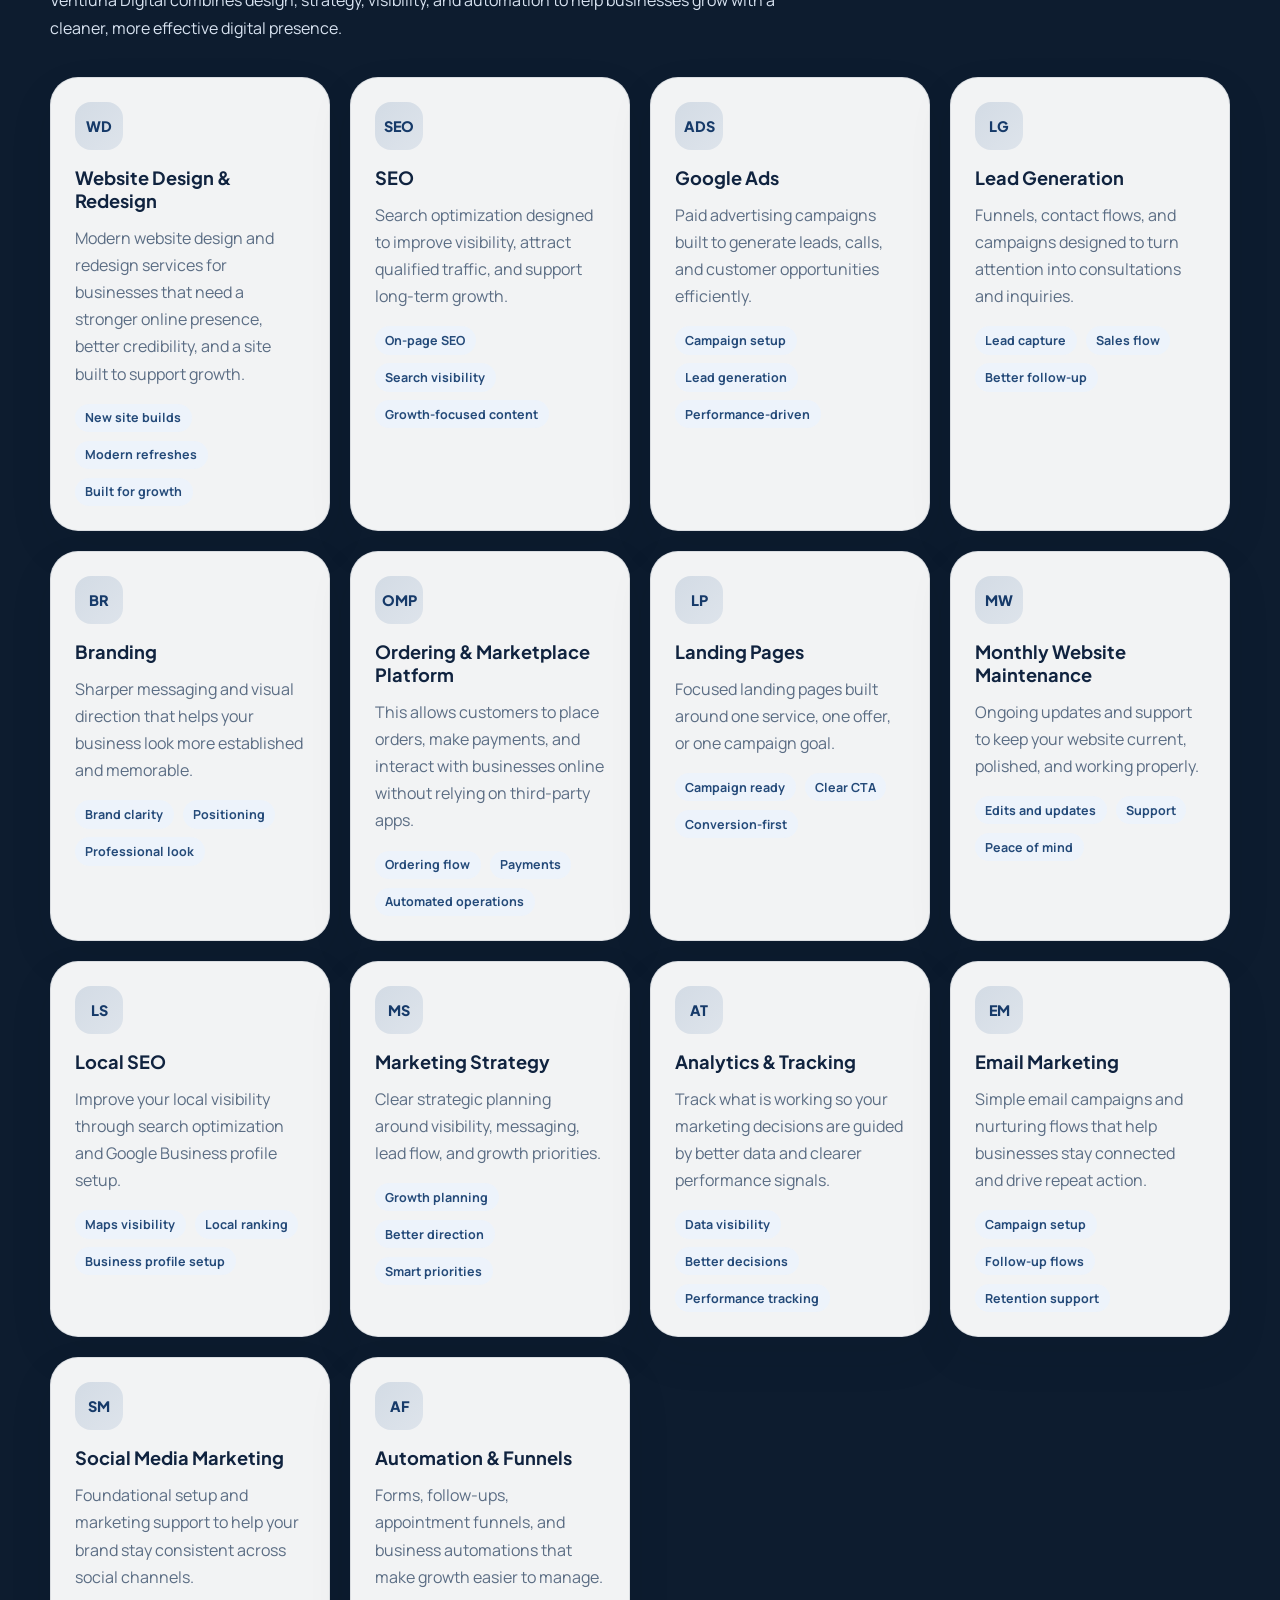
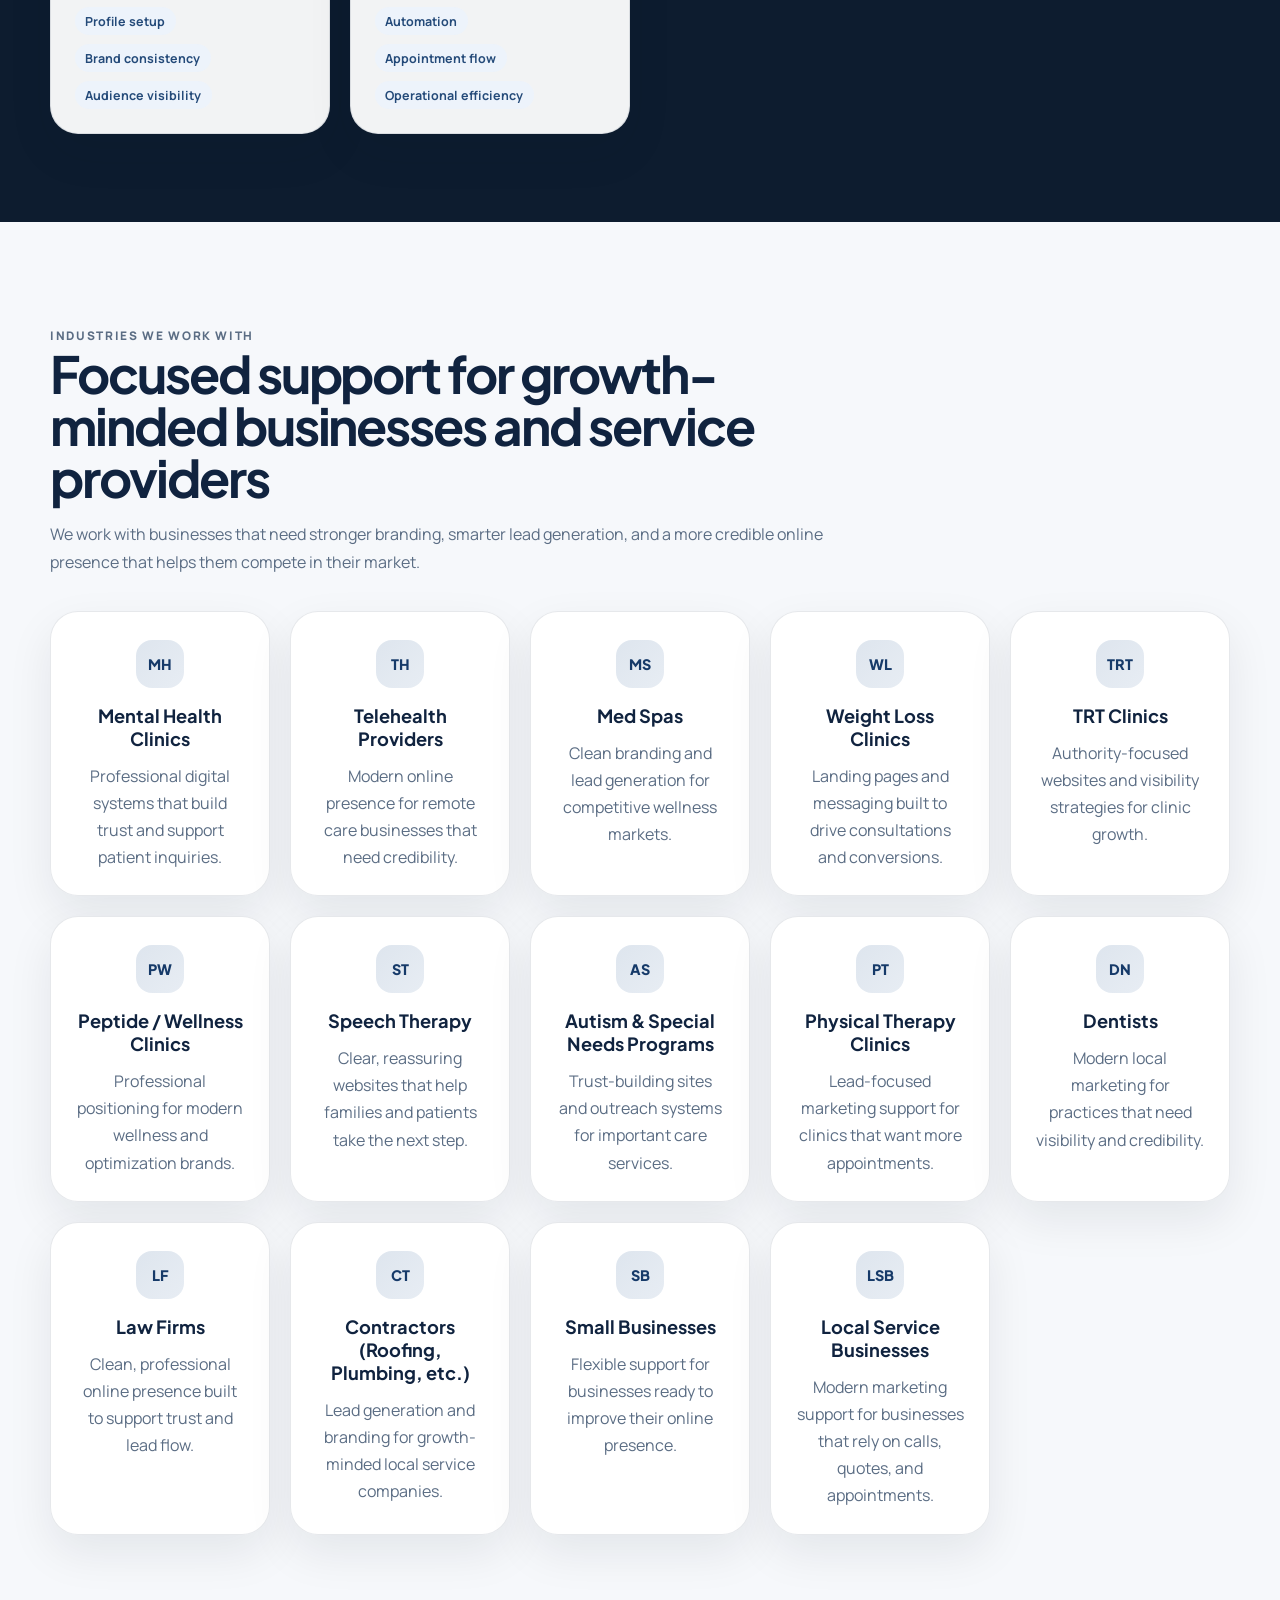
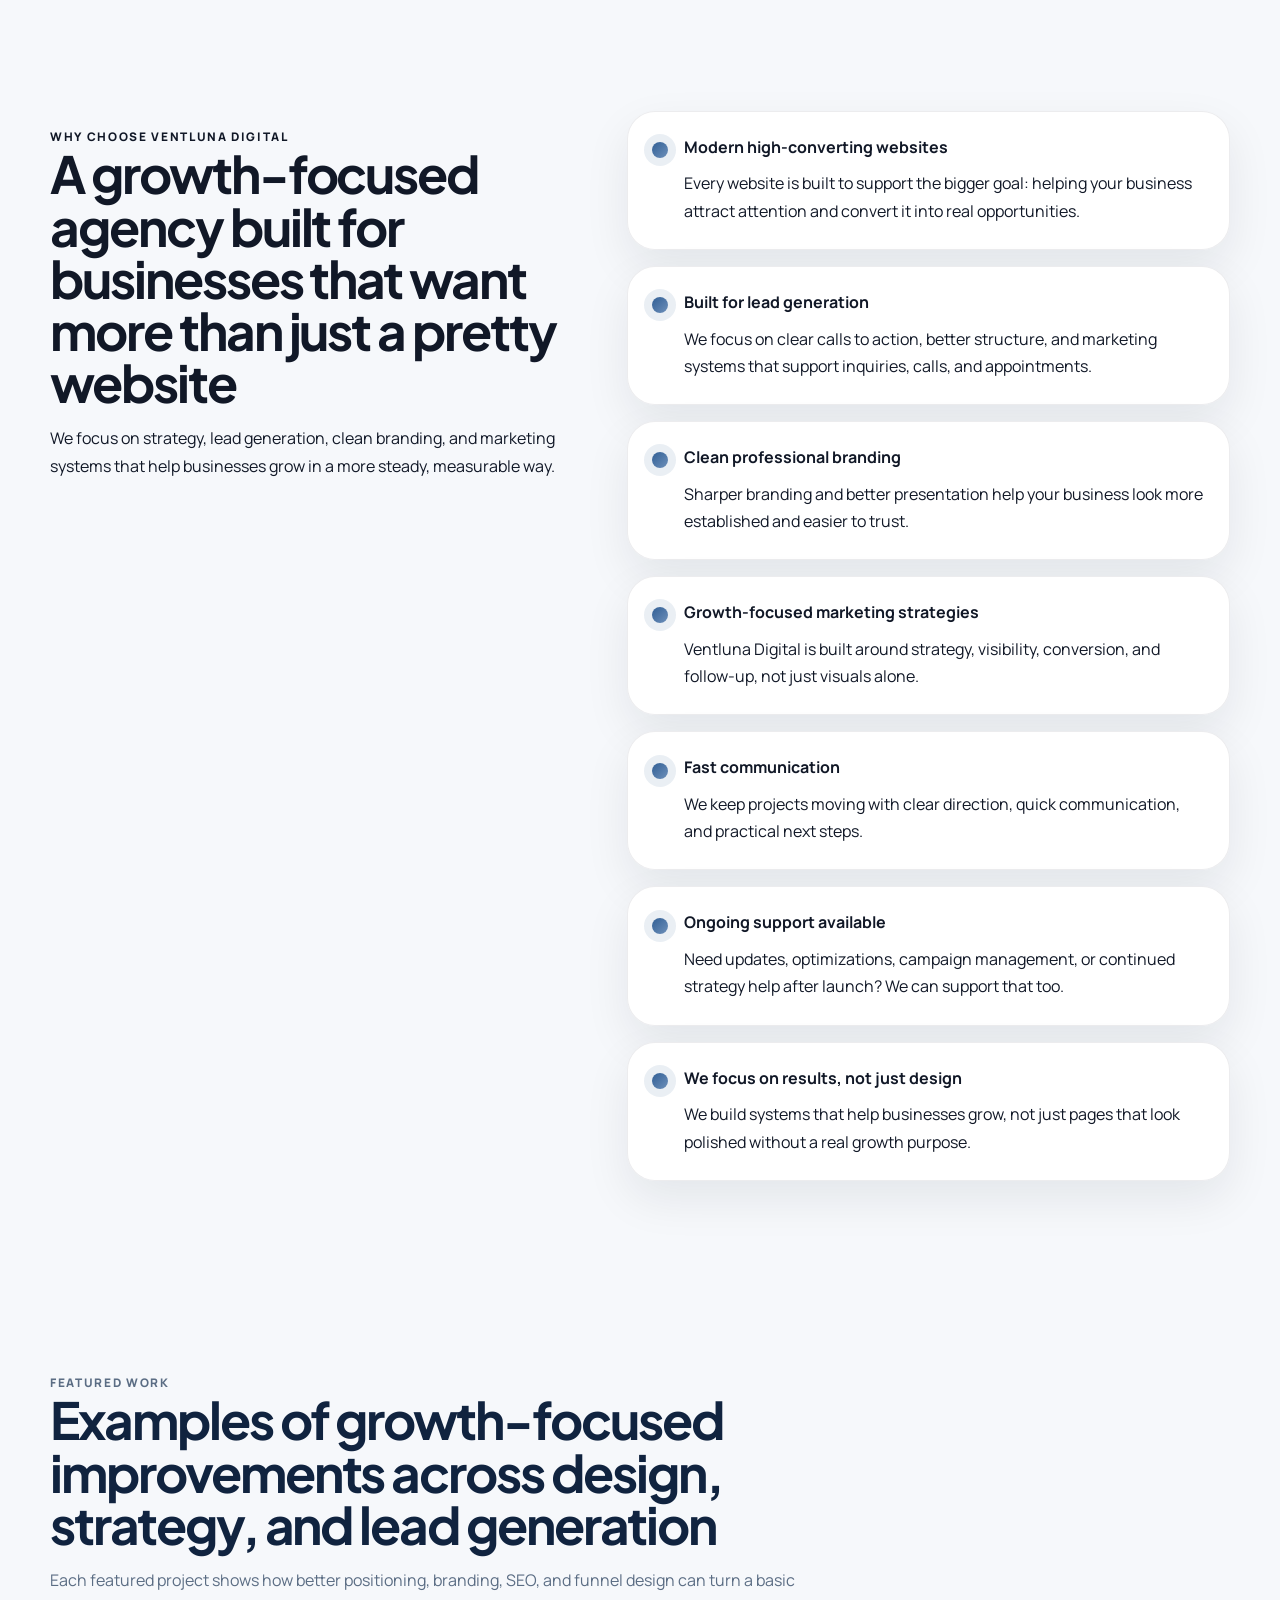
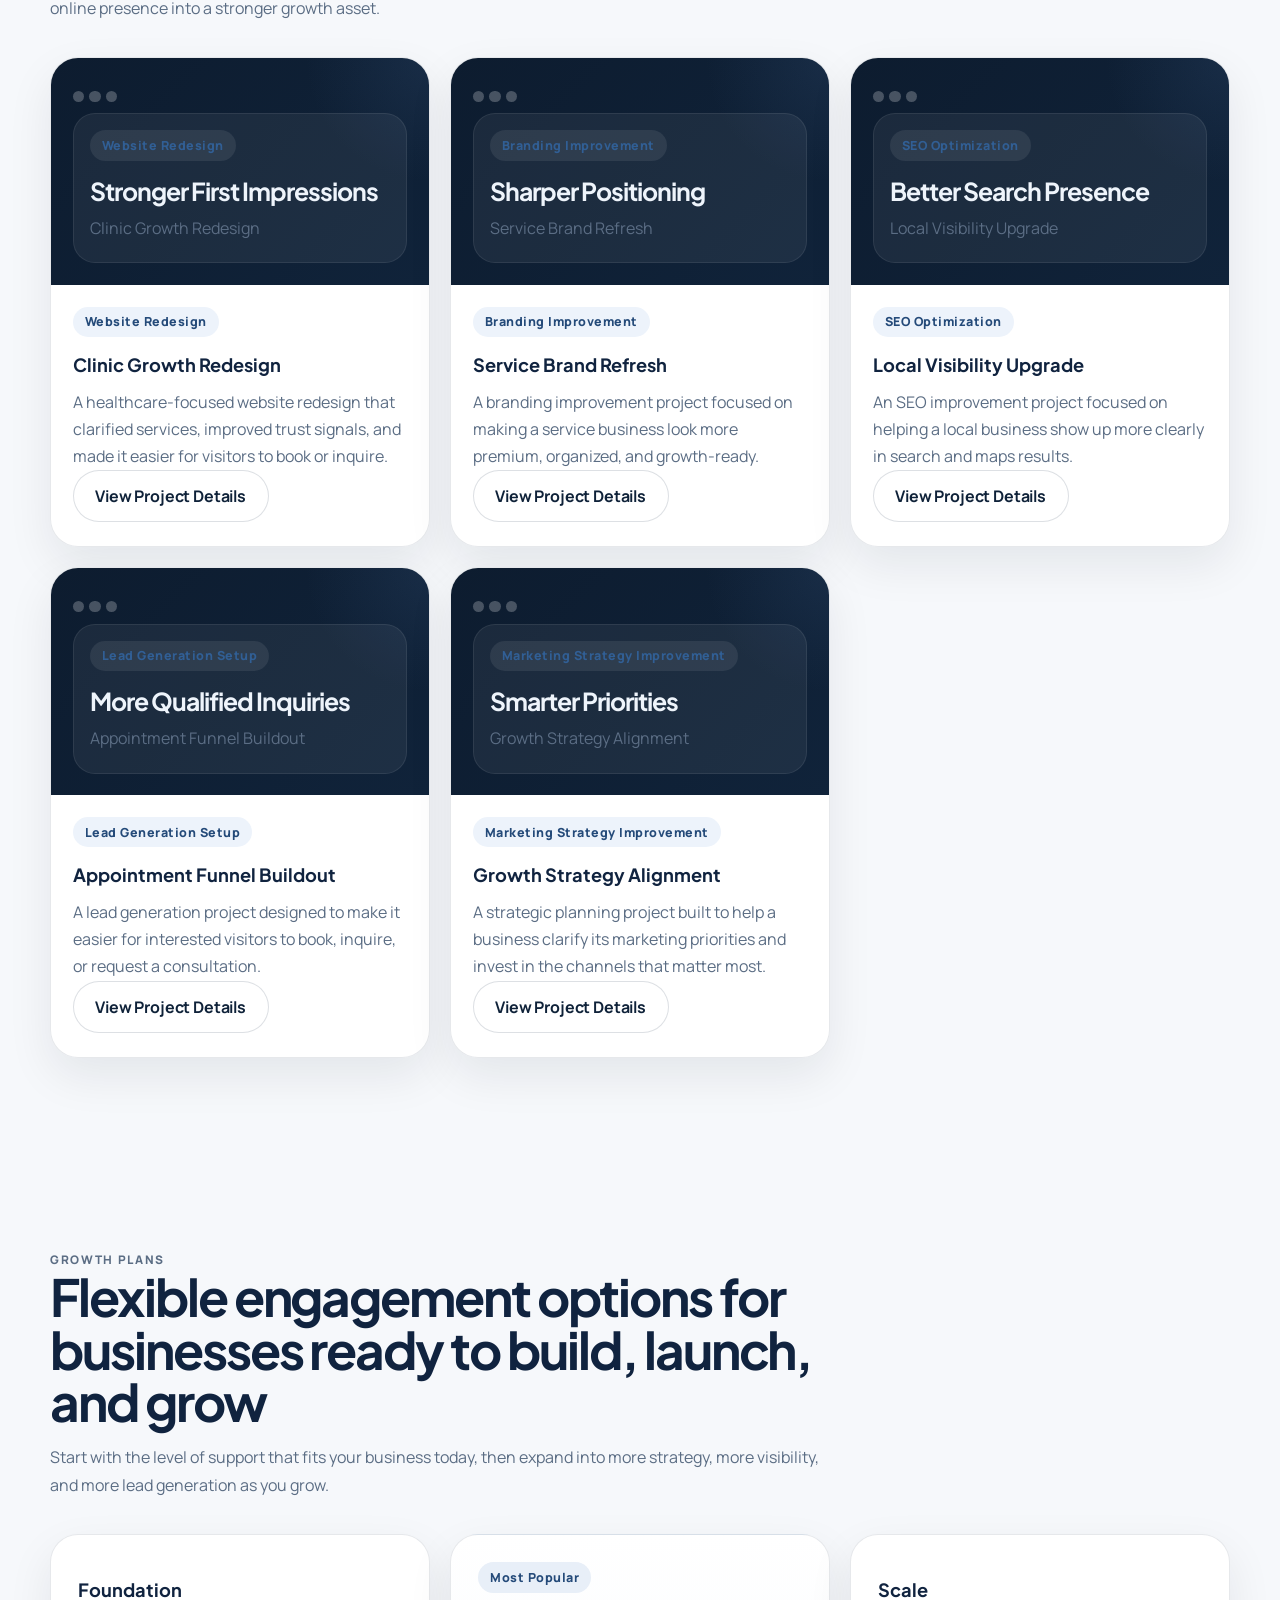
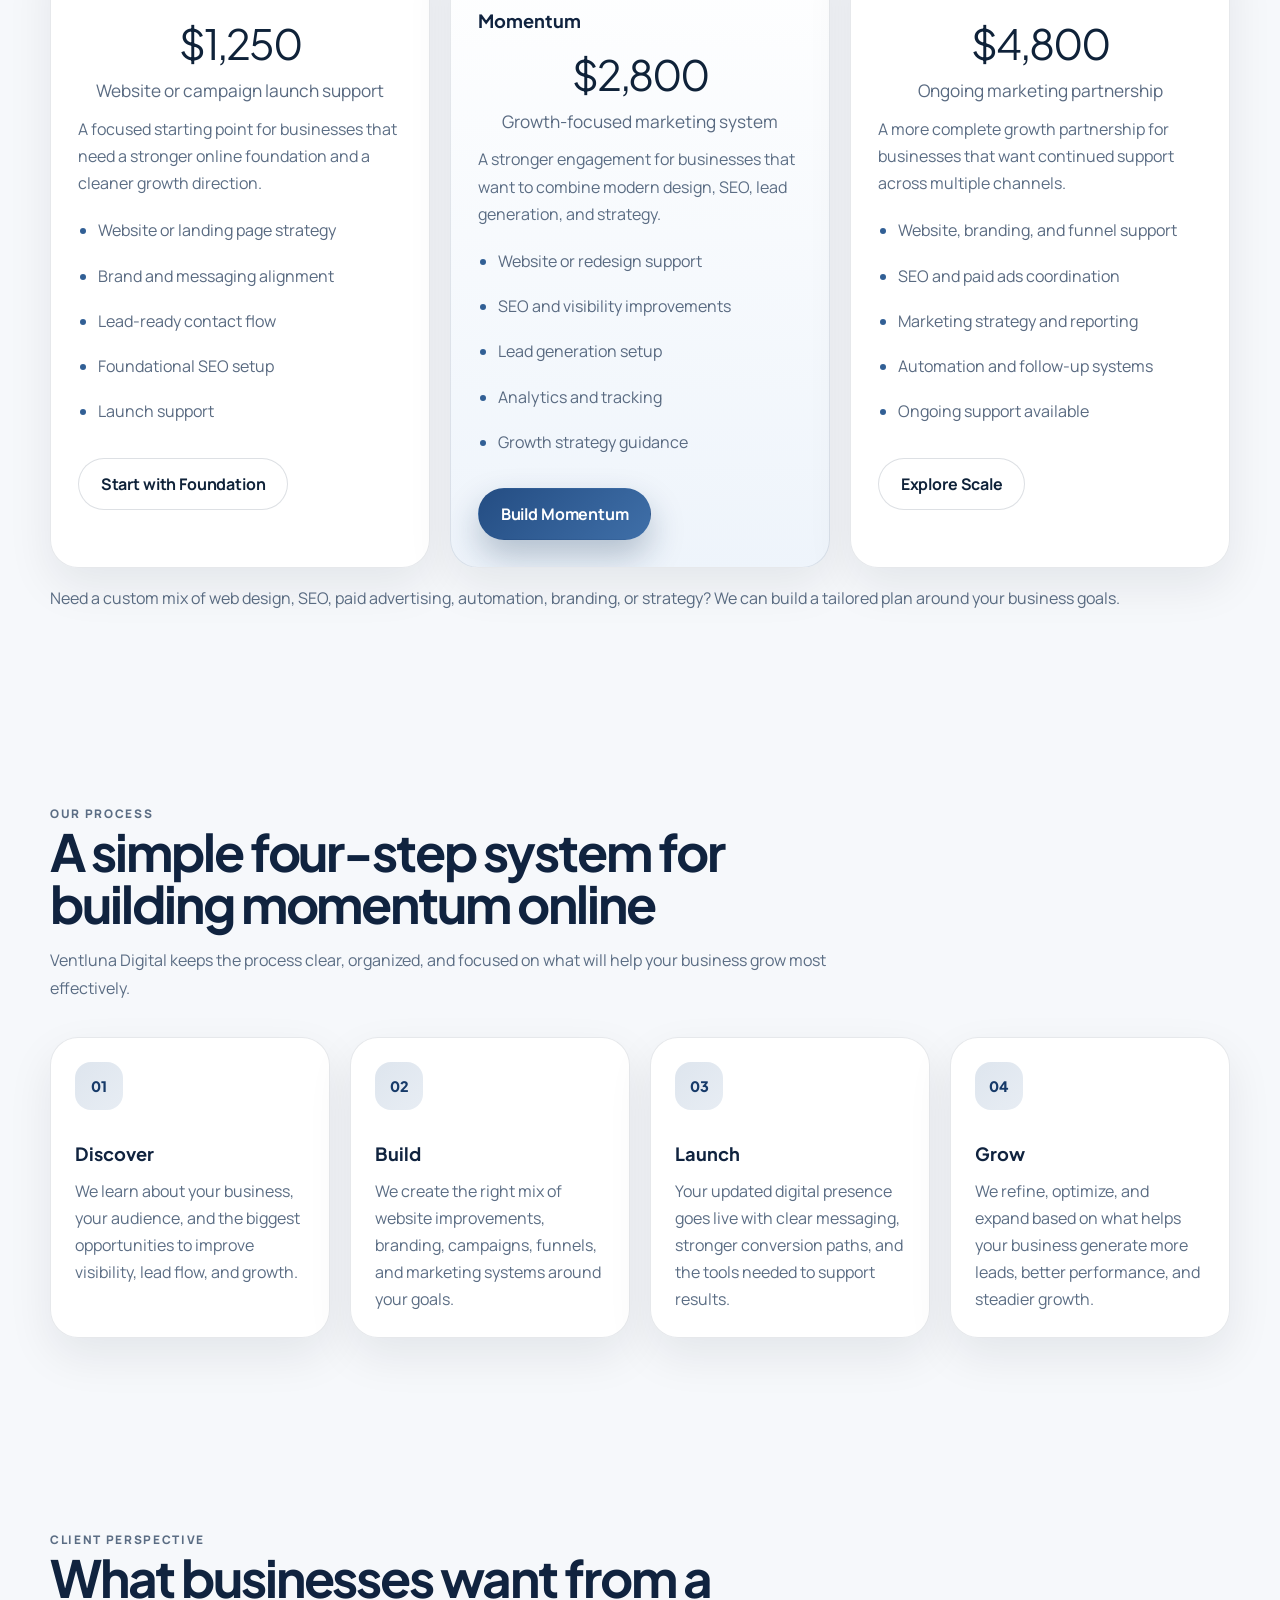
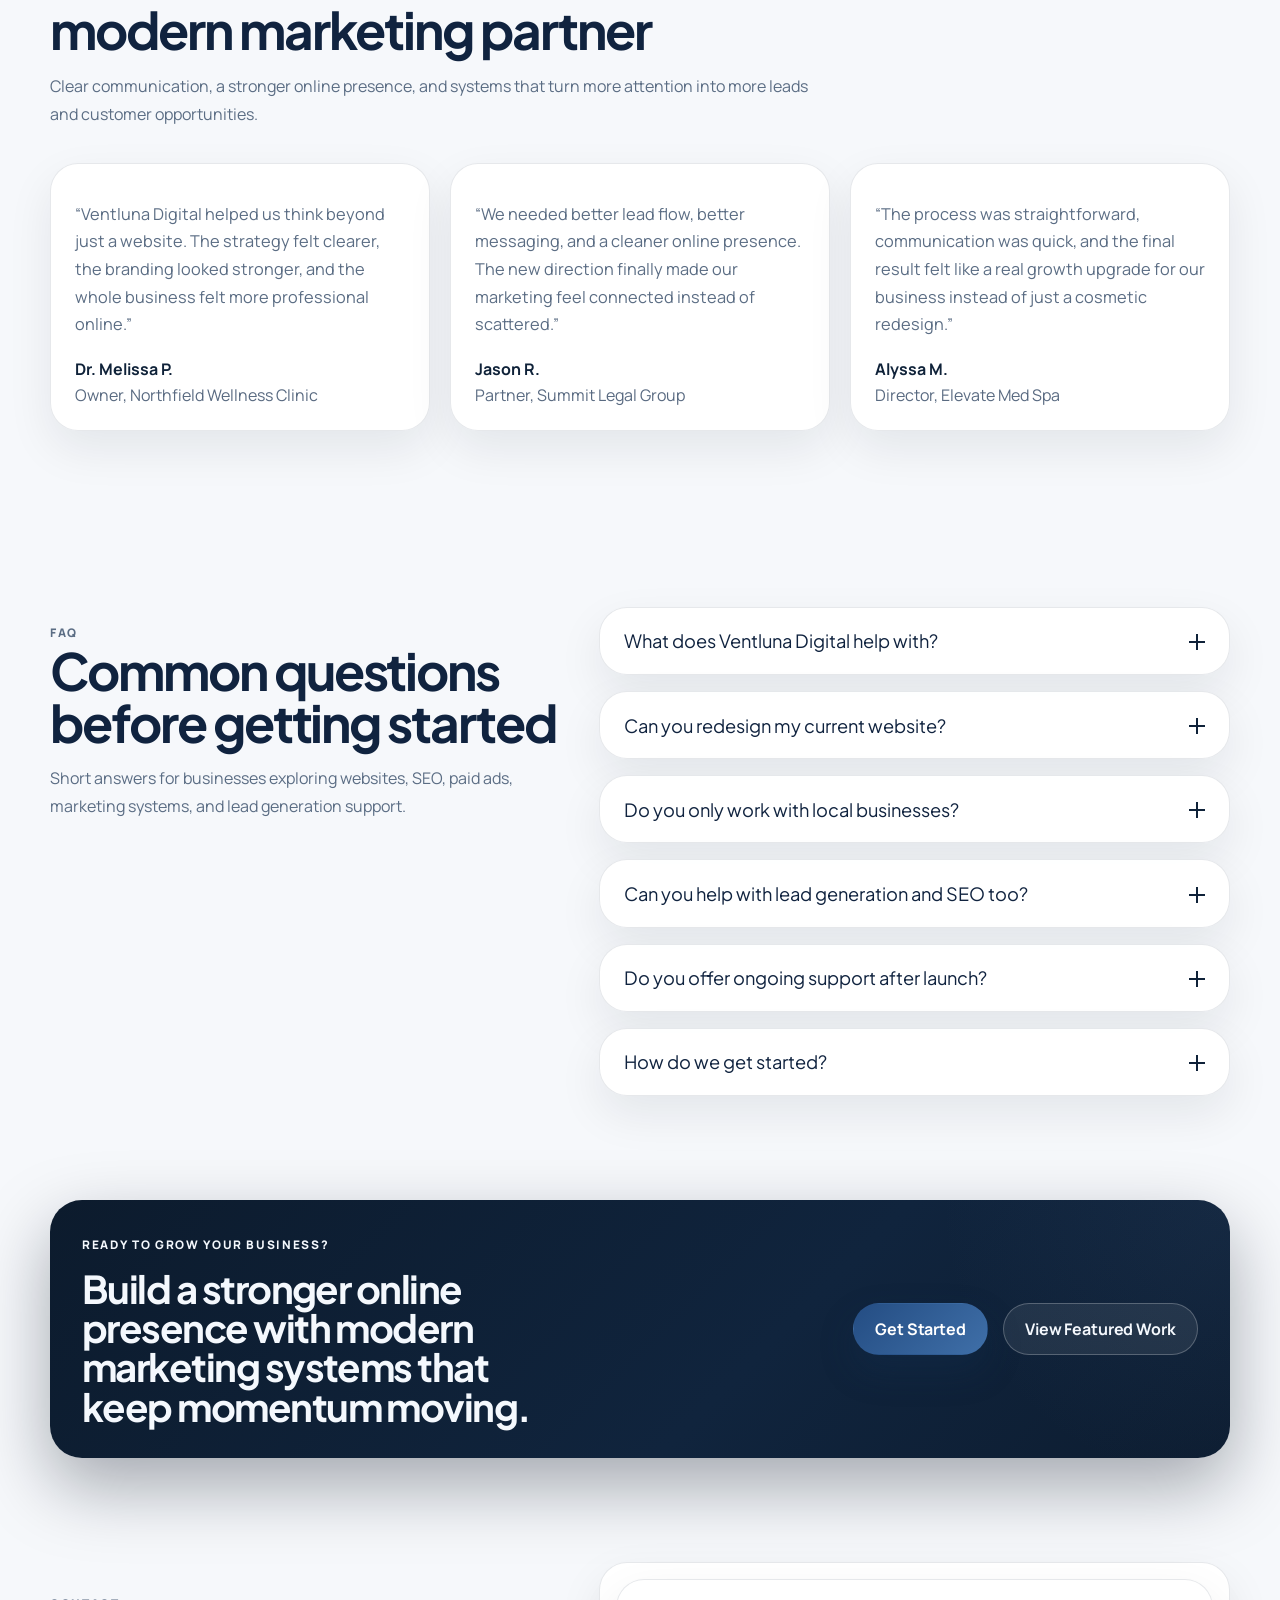
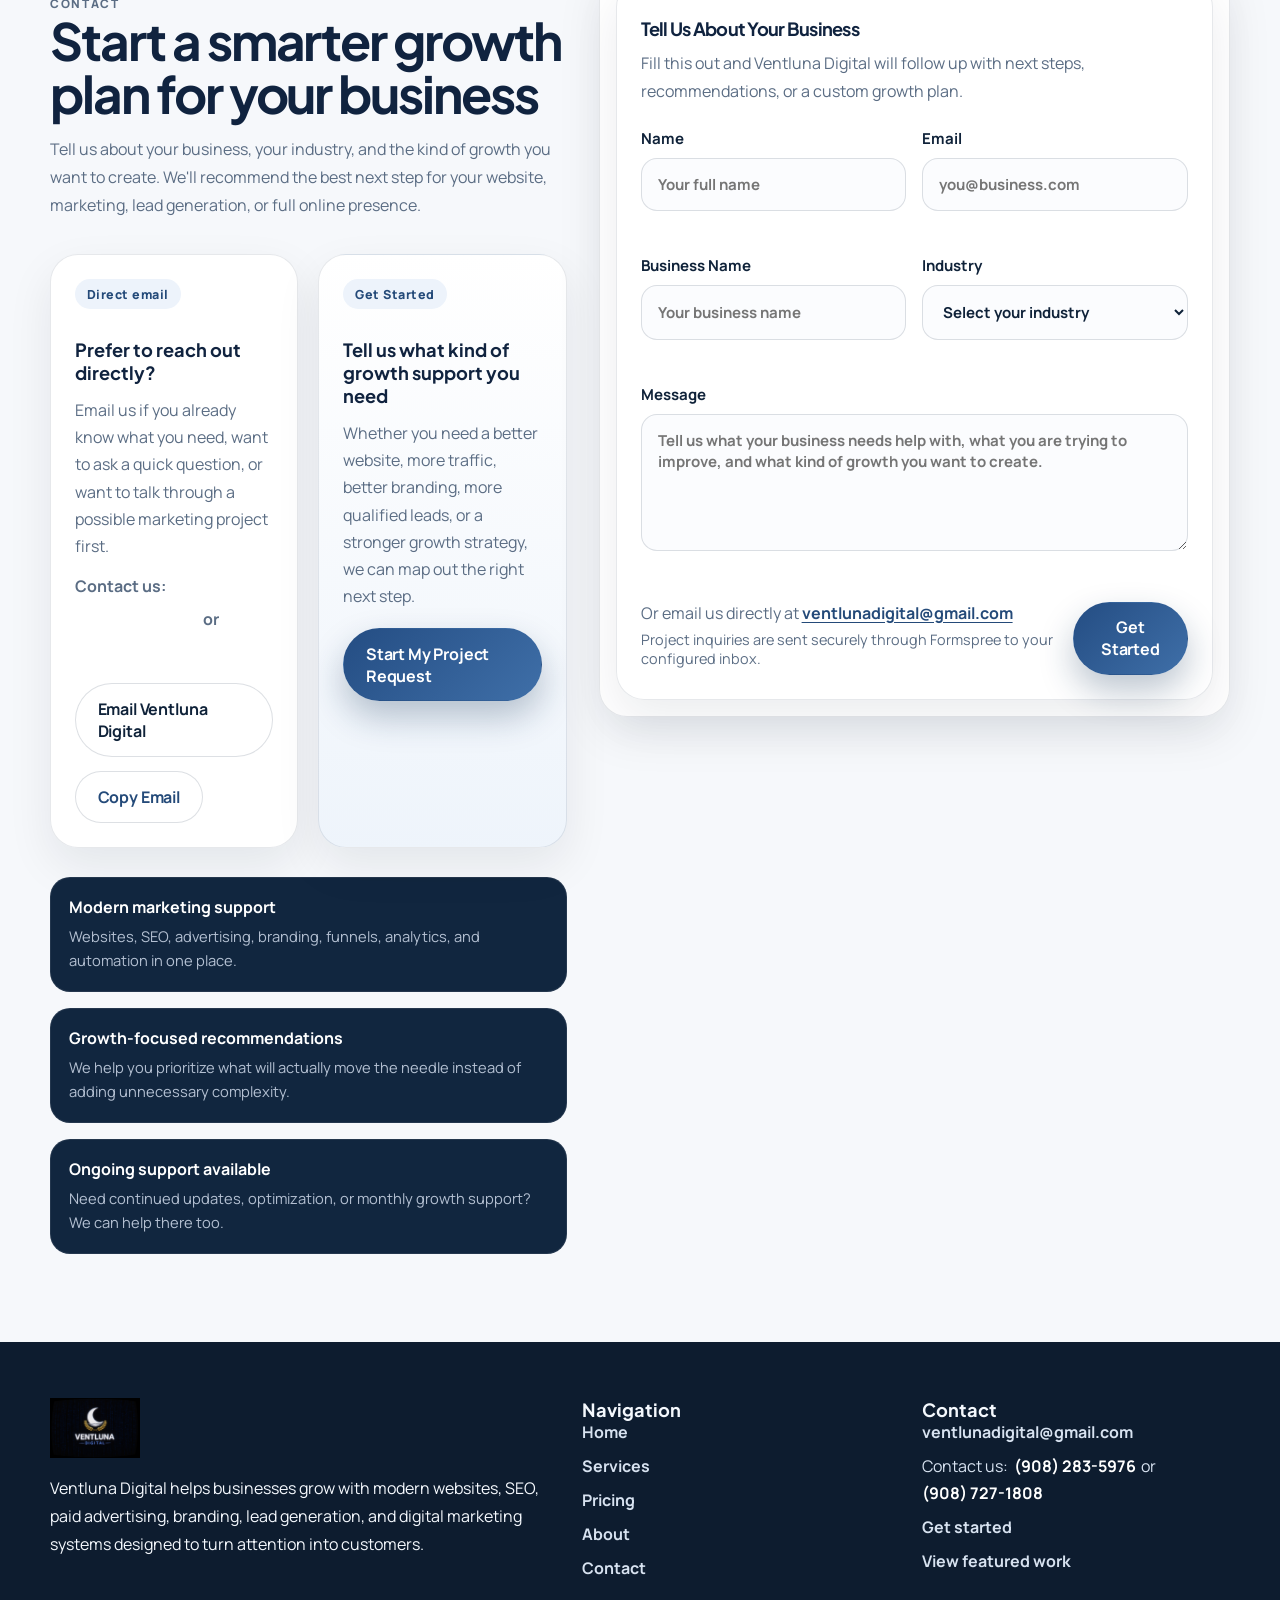
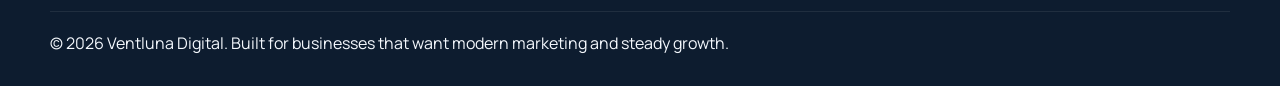
==== commit 920143d7: "Added second phone number (908-727-1808) to contact section" ====
--- a/index.html
+++ b/index.html
@@ -289,9 +289,9 @@
                   </p>
                   <p class="contact-phone-list" aria-label="Phone numbers">
                     Contact us:
-                    <span>(908) 283-5976</span>
+                    <a href="tel:9082835976">(908) 283-5976</a>
                     <span>or</span>
-                    <span>(908) 727-1808</span>
+                    <a href="tel:9087271808">(908) 727-1808</a>
                   </p>
                   <div class="contact-card-actions">
                     <a class="button button-secondary contact-button" href="mailto:ventlunadigital@gmail.com">Email Ventluna Digital</a>
@@ -447,9 +447,9 @@
               <a href="mailto:ventlunadigital@gmail.com">ventlunadigital@gmail.com</a>
               <p class="footer-phone-line">
                 Contact us:
-                <span>(908) 283-5976</span>
+                <a href="tel:9082835976">(908) 283-5976</a>
                 <span>or</span>
-                <span>(908) 727-1808</span>
+                <a href="tel:9087271808">(908) 727-1808</a>
               </p>
               <a href="#contact" data-scroll>Get started</a>
               <a href="#portfolio" data-scroll>View featured work</a>
--- a/styles.css
+++ b/styles.css
@@ -2636,3 +2636,9 @@
 .footer-phone-line span {
   color: #d7e2f0;
 }
+
+/* White clickable phone links */
+.contact-phone-list a,
+.footer-phone-line a {
+  color: #ffffff;
+}
